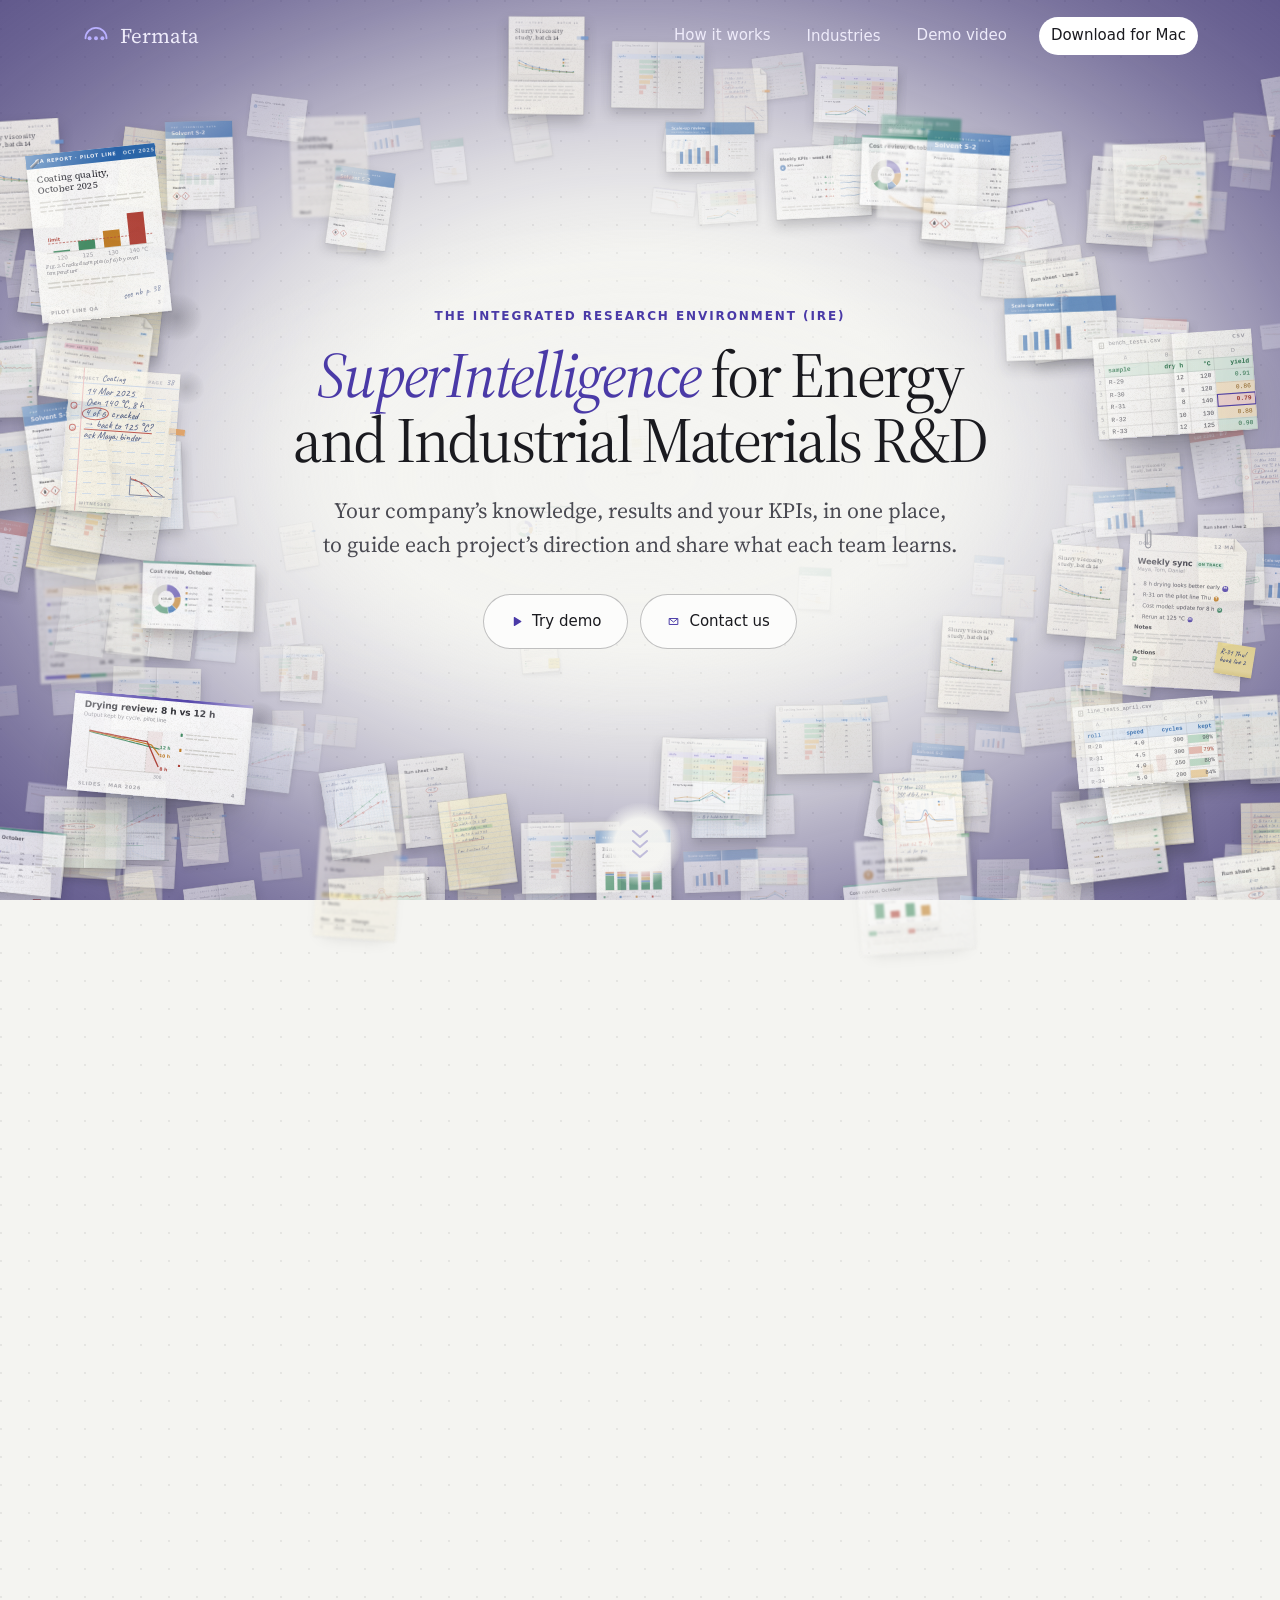
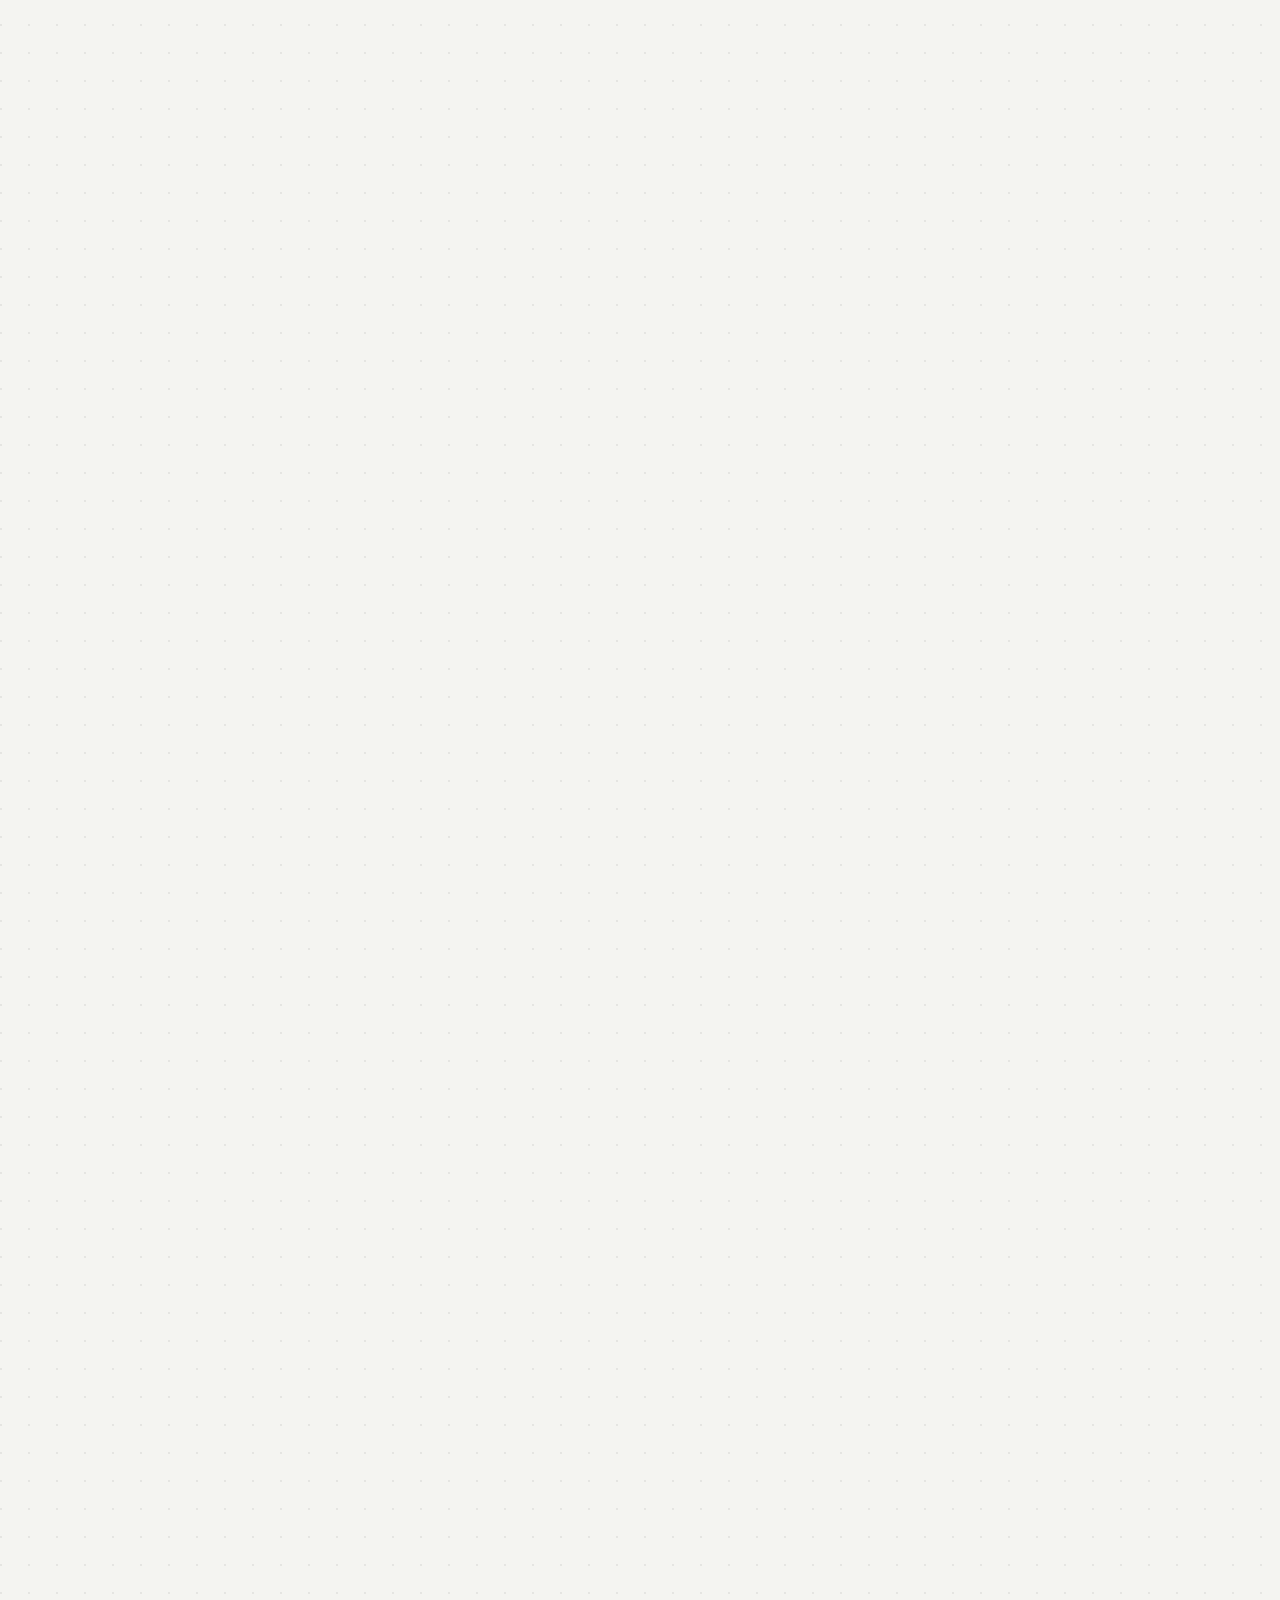
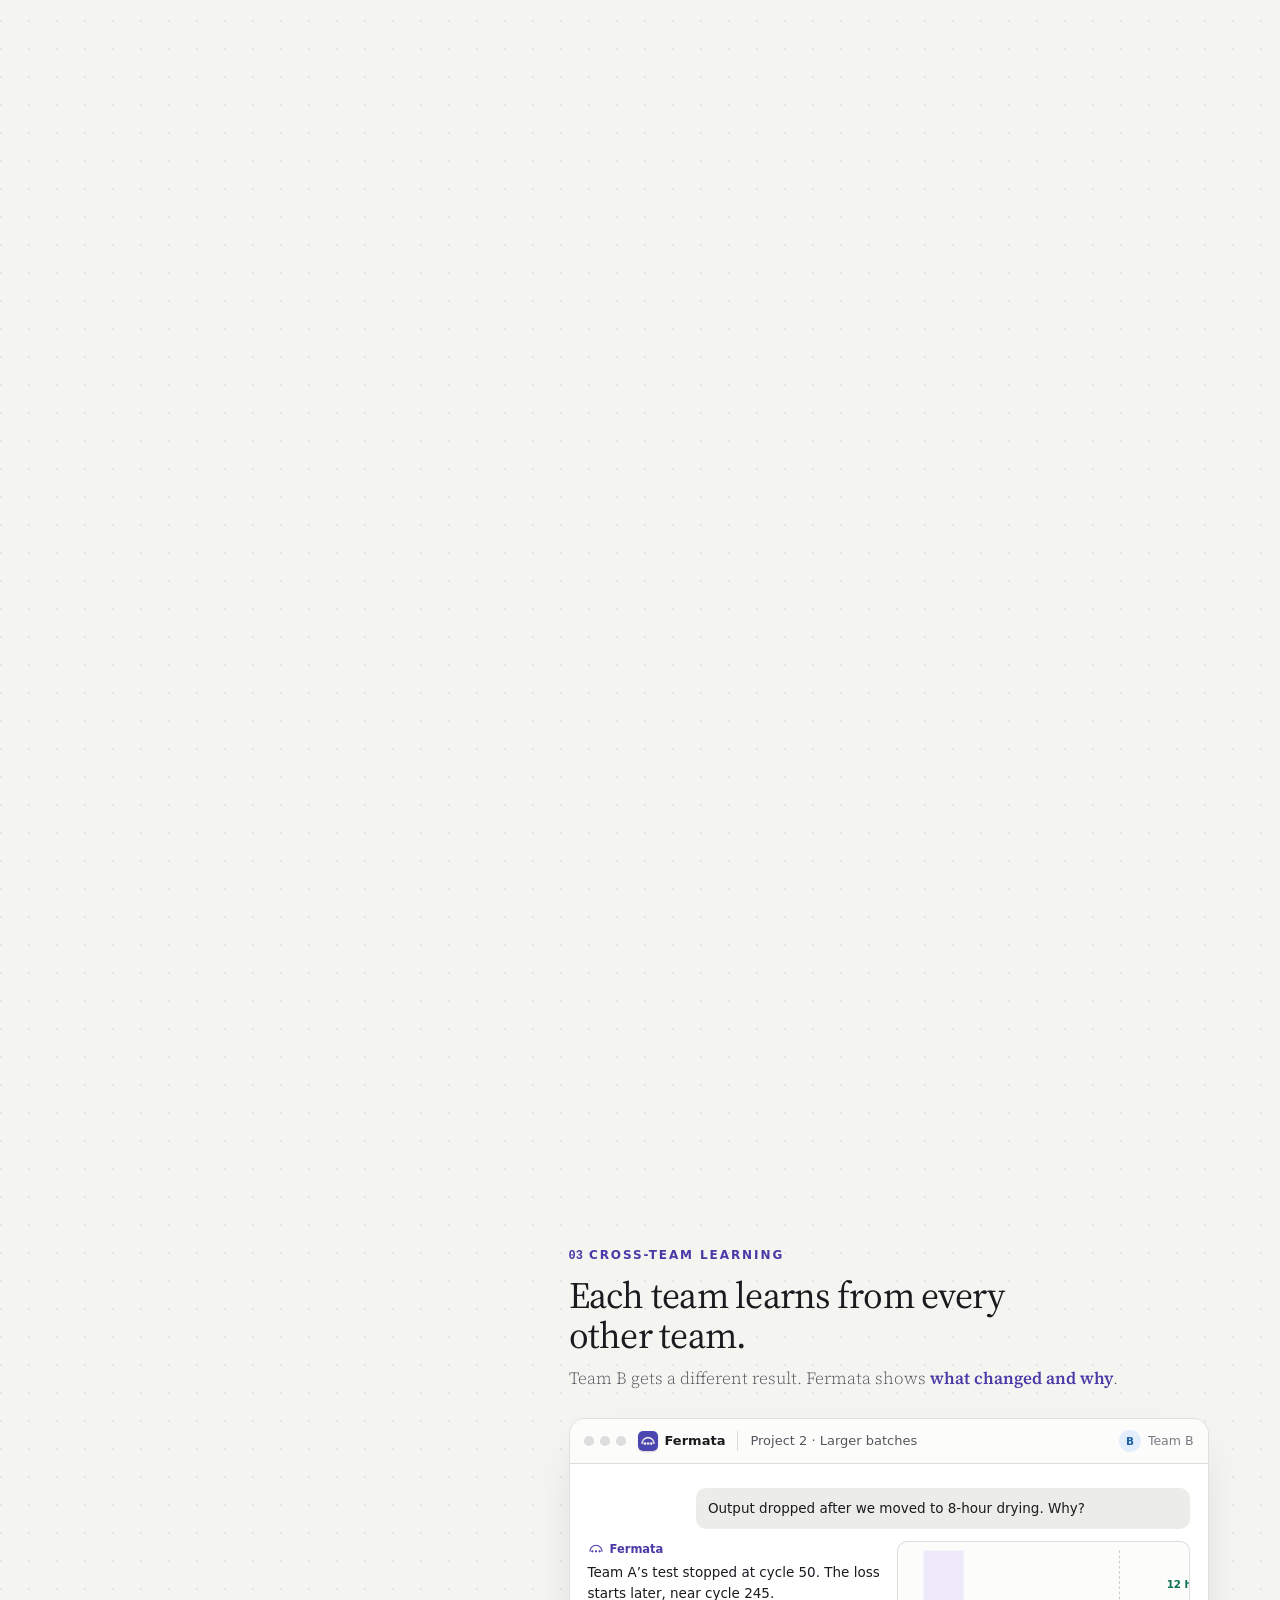
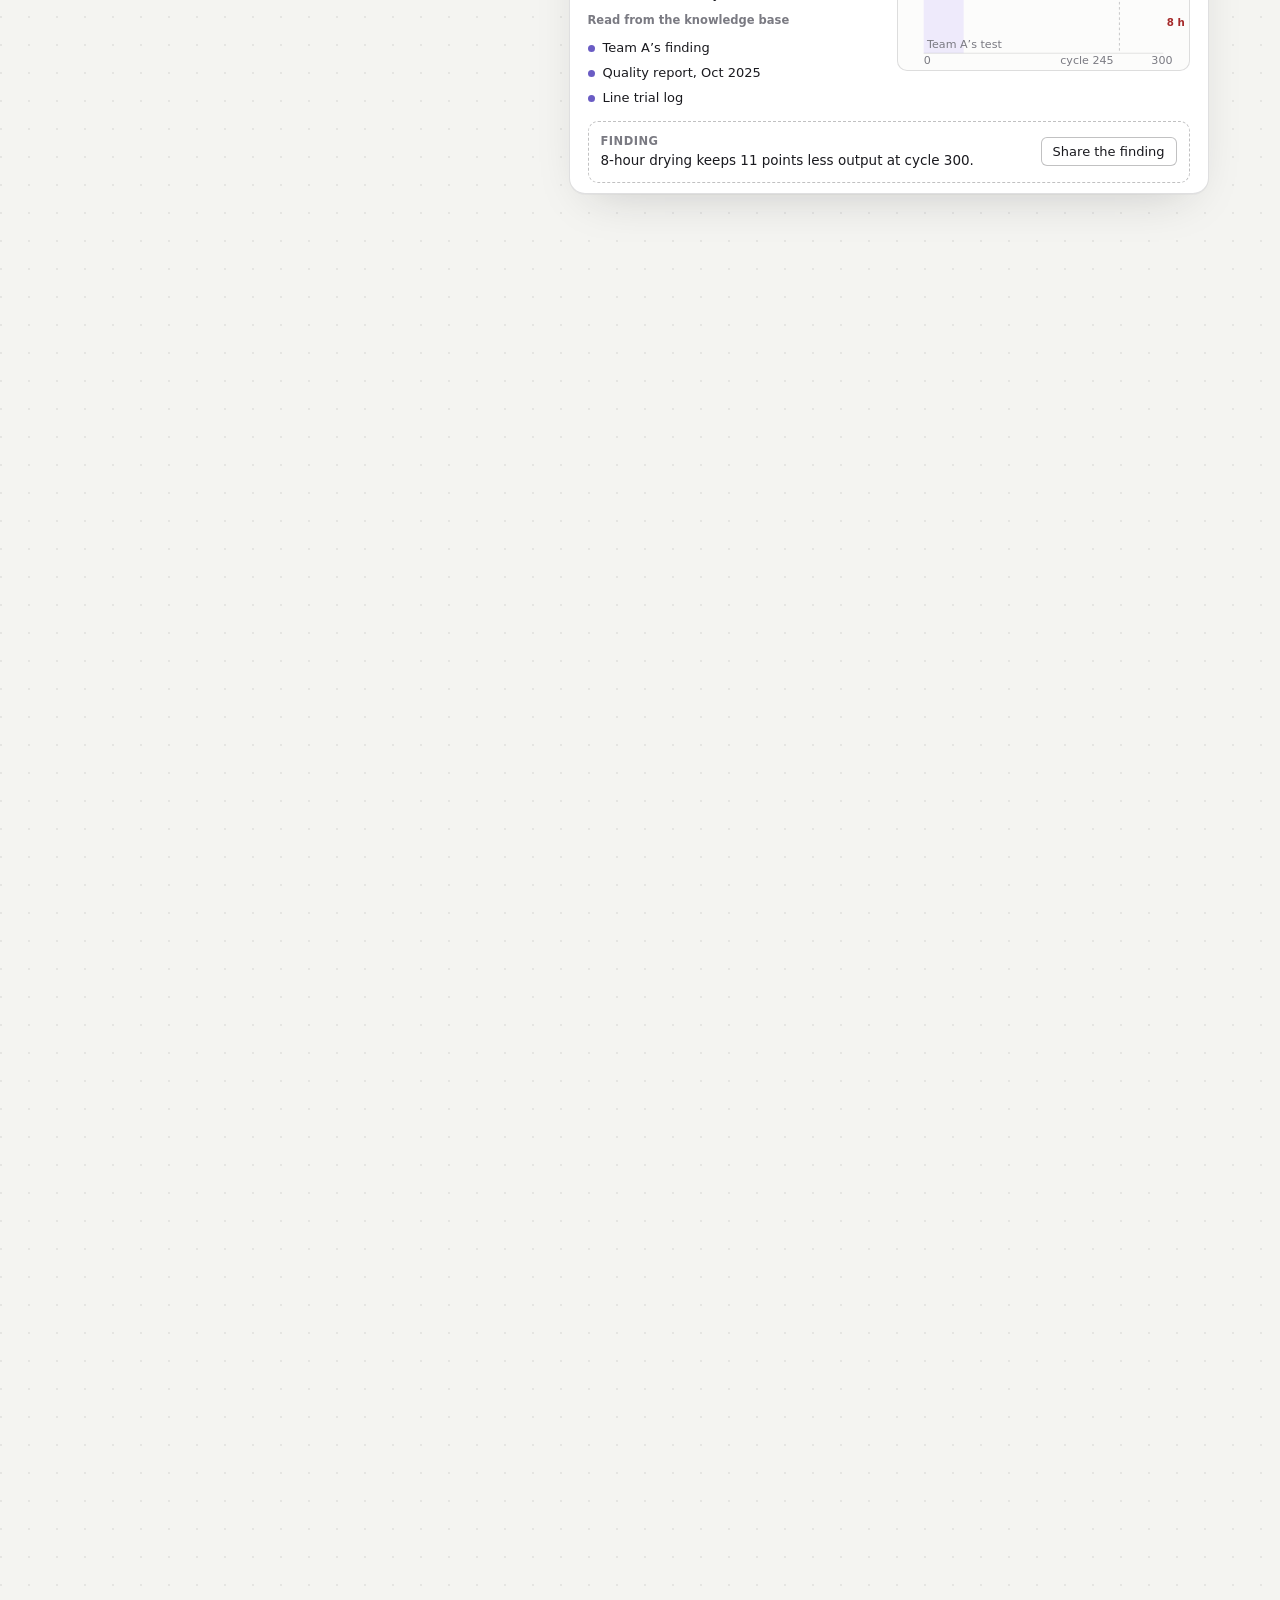
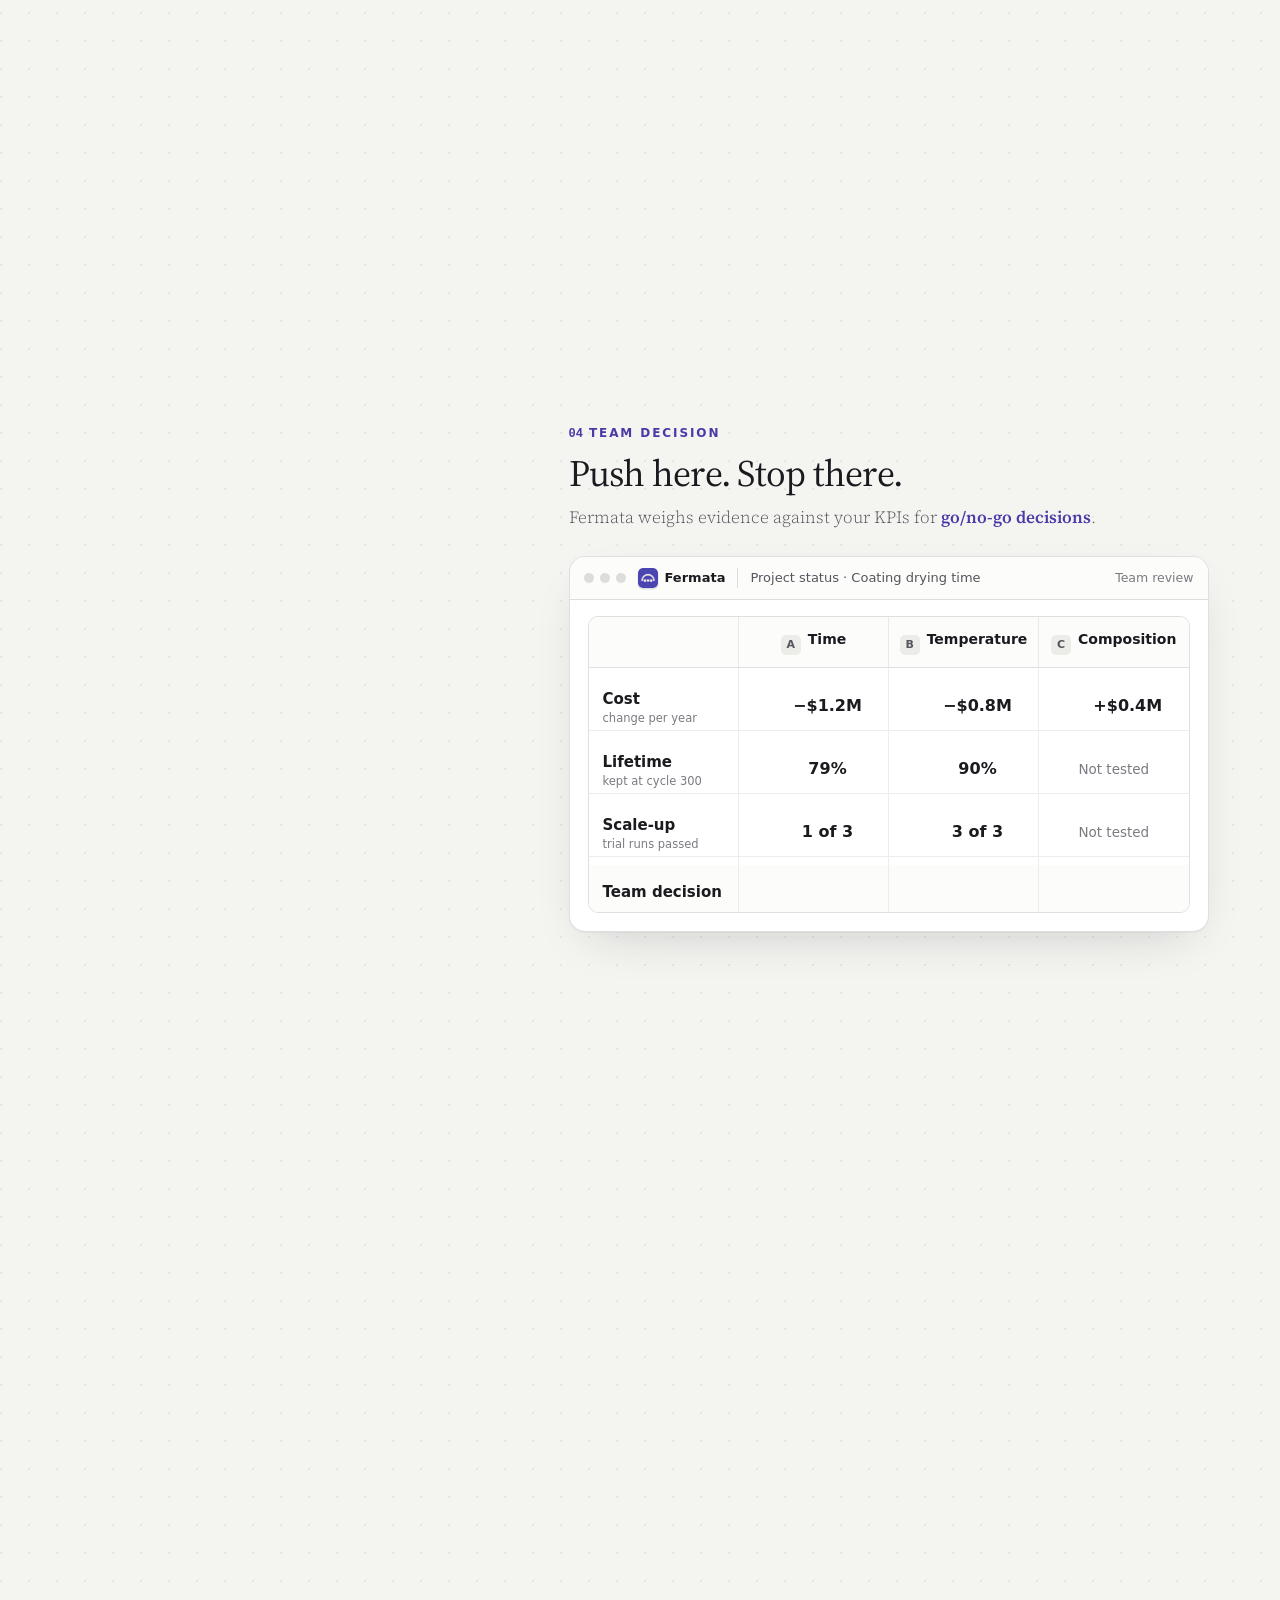
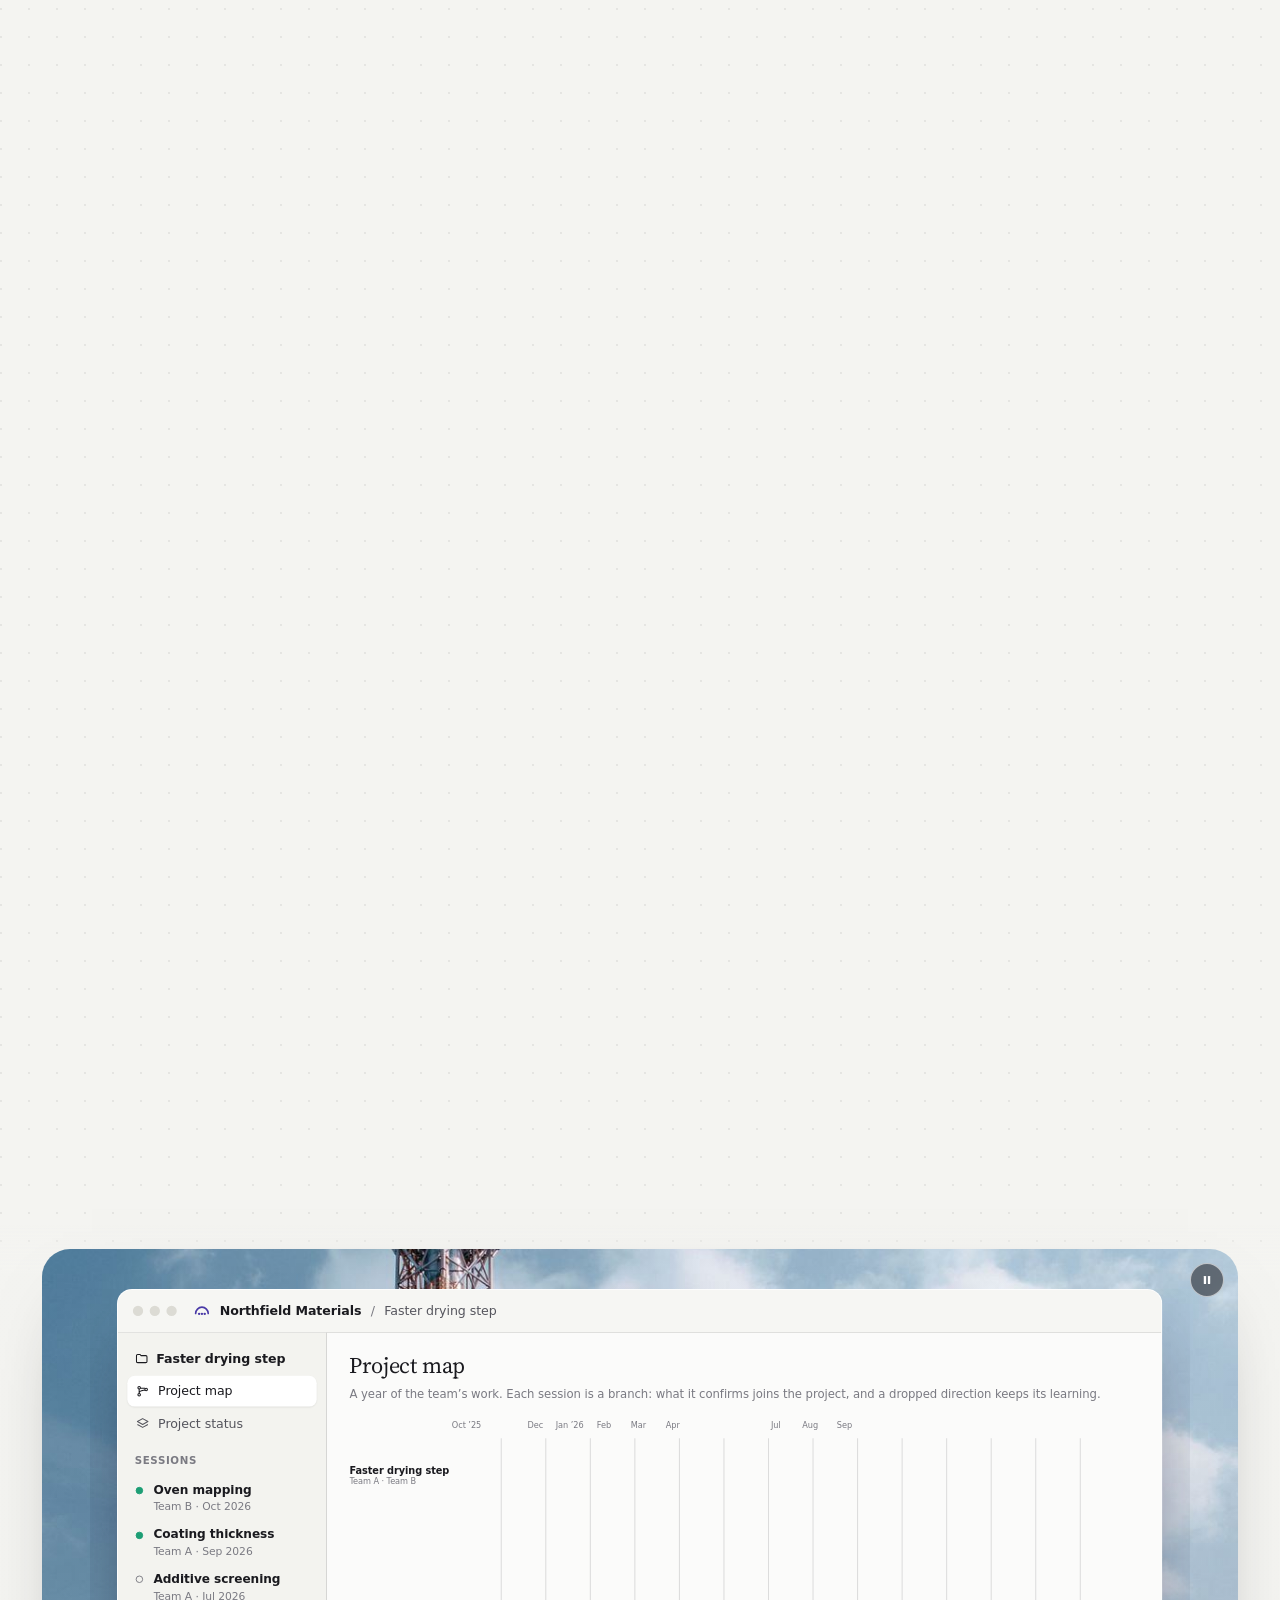
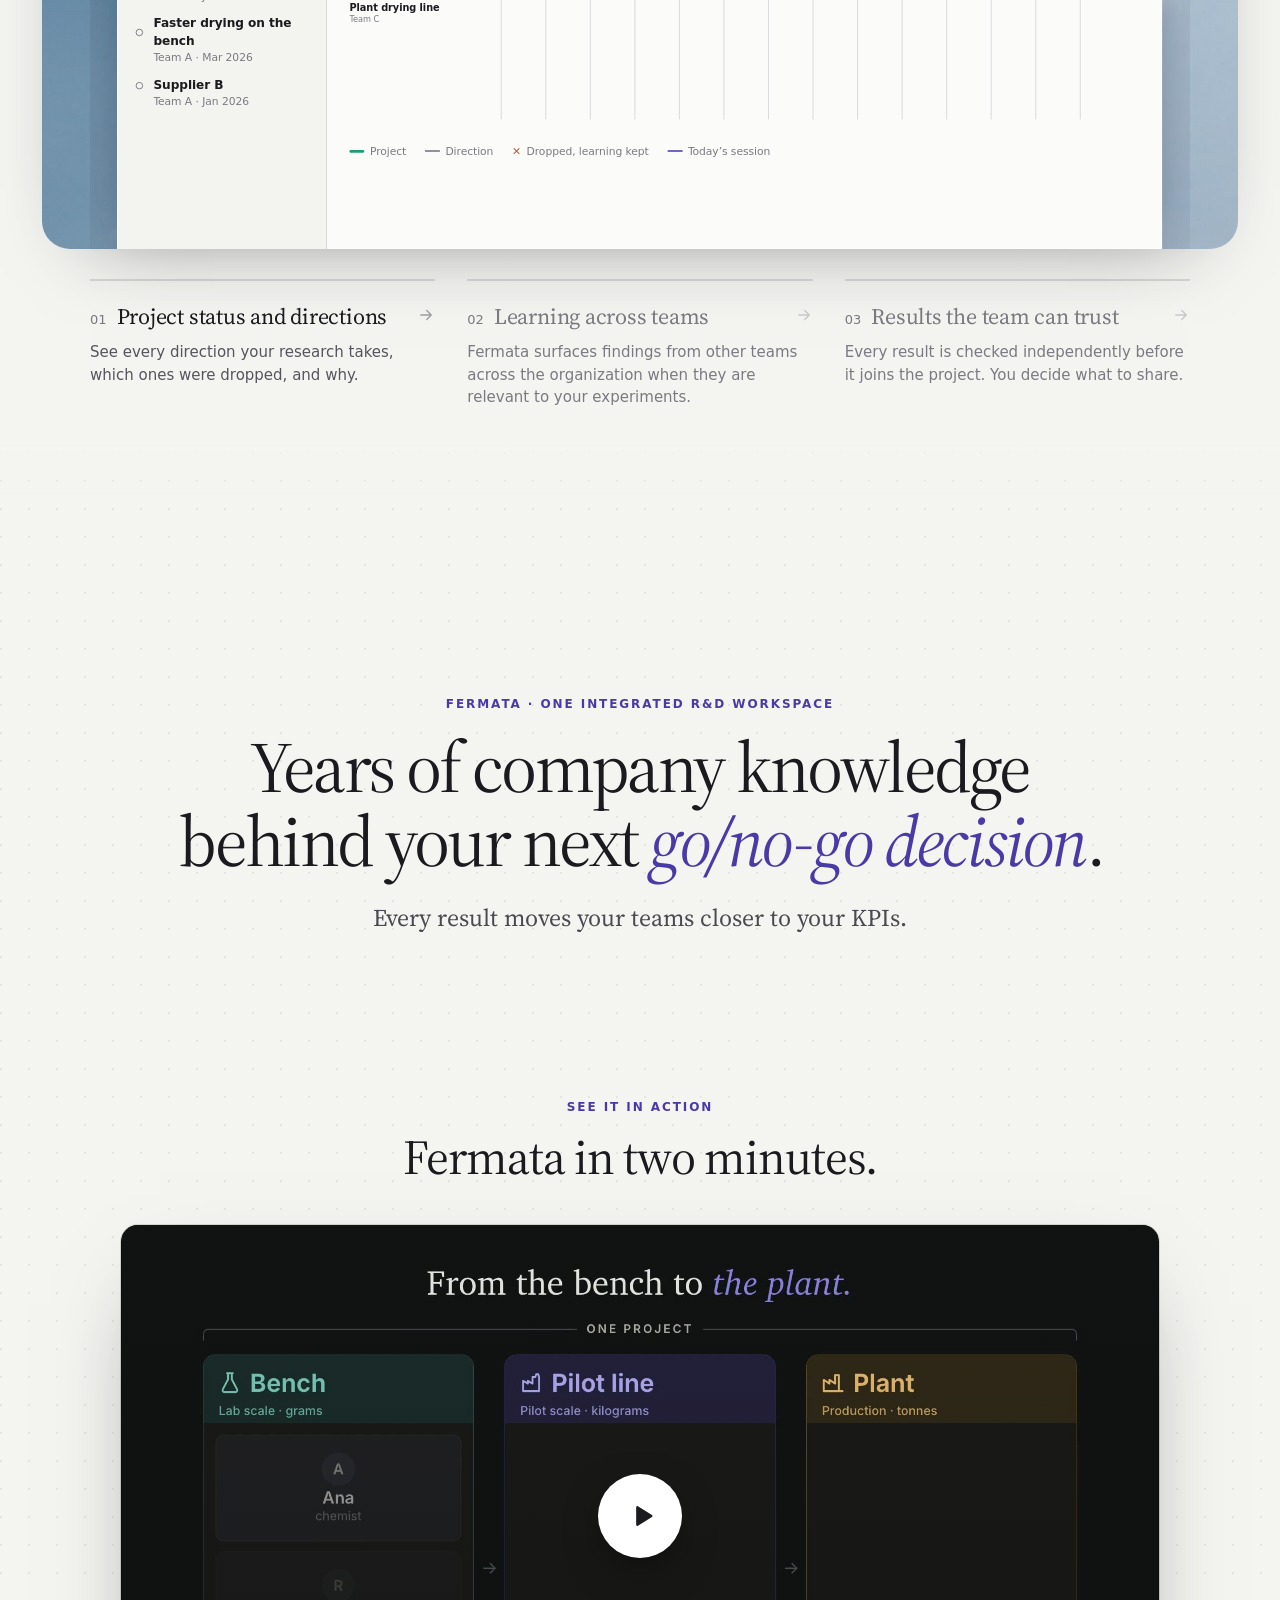
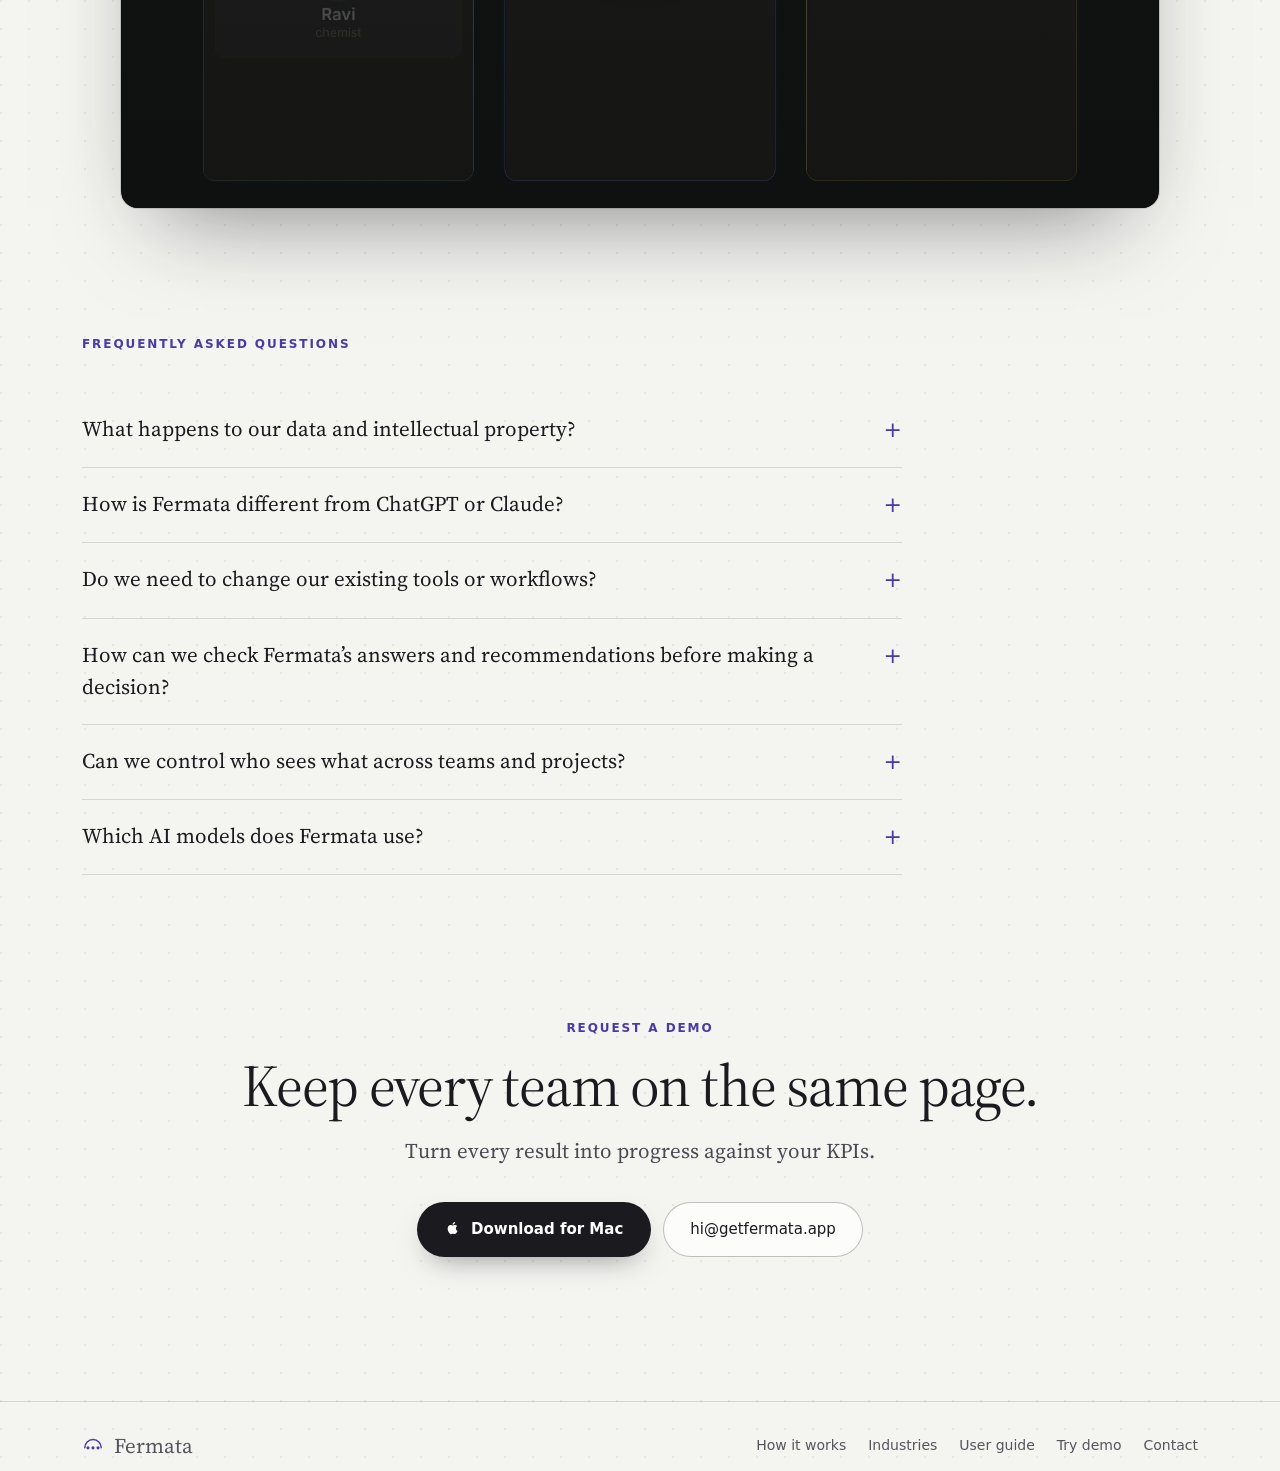
==== index.html @ 988e3e87 "The masthead says 'Demo video' where it said 'Film', on the landing and industries pages Co-Authored" ====
<!doctype html>
<html lang="en">
<head>
  <meta charset="utf-8">
  <meta name="viewport" content="width=device-width, initial-scale=1">
  <title>Fermata: the integrated research environment</title>
  <meta name="description" content="Integrate your company’s legacy knowledge, results and KPIs into one place, to guide each R&amp;D project’s direction and share what each team learns.">
  <!-- Link previews (LinkedIn, Slack, X). The picture is the hero headline over the papers, 1200x630. -->
  <meta property="og:type" content="website">
  <meta property="og:site_name" content="Fermata">
  <meta property="og:url" content="https://getfermata.app/">
  <meta property="og:title" content="Fermata: the integrated research environment">
  <meta property="og:description" content="Integrate your company’s legacy knowledge, results and KPIs into one place, to guide each R&amp;D project’s direction and share what each team learns.">
  <meta property="og:image" content="https://getfermata.app/assets/link-preview.jpg">
  <meta property="og:image:width" content="1200">
  <meta property="og:image:height" content="630">
  <meta property="og:image:alt" content="From reactive to proactive R&amp;D decisions, over company reports, notebooks and spreadsheets.">
  <meta name="twitter:card" content="summary_large_image">
  <meta name="twitter:image" content="https://getfermata.app/assets/link-preview.jpg">
  <meta name="theme-color" content="#f4f4f1">
  <link rel="icon" href="assets/favicon.svg" type="image/svg+xml">
  <link rel="icon" href="assets/favicon-32.png" sizes="32x32">
  <link rel="apple-touch-icon" href="assets/app-icon-180.png">
  <link rel="preconnect" href="https://fonts.googleapis.com">
  <link rel="preconnect" href="https://fonts.gstatic.com" crossorigin>
  <link href="https://fonts.googleapis.com/css2?family=Source+Serif+4:ital,opsz,wght@0,8..60,300;0,8..60,400;0,8..60,500;1,8..60,300;1,8..60,400&display=swap" rel="stylesheet">
  <link rel="stylesheet" href="newsite/stage.css">
  <style>
    :root {
      color-scheme: light;
      /* The palette in OKLCH, where L is perceived lightness: the same L reads as the same lightness in every hue.
         Neutrals step 2.5 apart: white 100, surface 99.1, paper 96.6, sunk 94.2. Ink: 22, 45.2, 58.2.
         The strong colours sit at L 48 (green, amber, red; the pilot blue at 48.5); violet stays the brand's 43.3.
         Every soft fill sits at L 94.4 and every tinted line at L 88, whatever its hue. */
      --bg: oklch(96.6% 0.004 106.5);          /* #f4f4f1: the canvas and the clearing paint this paper as rgb(244 244 241) */
      --surface: oklch(99.1% 0.0013 106.5);
      --white: oklch(100% 0 0);
      --sunk: oklch(94.2% 0.0053 106.5);
      --ink: oklch(22% 0.010 286);
      --ink-2: oklch(45.2% 0.013 286);
      --ink-3: oklch(58.2% 0.012 286);
      --ink-hover: oklch(29.6% 0.0125 286);
      /* hairlines: the ink at a low alpha, so a line keeps the same contrast on white, on the surface and on the paper */
      --line: rgb(26 26 31 / 0.137);           /* #e1e0d9 on white */
      --line-2: rgb(26 26 31 / 0.269);         /* #c3c2b7 on white */
      --line-soft: rgb(26 26 31 / 0.083);      /* #ecece8 on white: the board's inner grid */
      --violet: oklch(43.3% 0.167 283.6);
      --violet-2: oklch(54.1% 0.156 286.1);
      --violet-soft: oklch(94.4% 0.023 296.7);
      --violet-line: oklch(88% 0.048 294.5);
      --green: oklch(48% 0.091 170.1);
      --green-2: oklch(62.3% 0.123 165.5);
      --green-soft: oklch(94.4% 0.0162 172.6);
      --green-line: oklch(88% 0.033 169.9);
      --amber: oklch(48% 0.0987 76.3);
      --amber-soft: oklch(94.4% 0.0416 87.4);
      --red: oklch(48% 0.16 25.6);
      --red-soft: oklch(94.4% 0.0265 17.6);
      /* the teams' own colours (Team B's blue, KPI's brown) and the file-type tags */
      --pilot: oklch(48.5% 0.1333 254.6);
      --pilot-soft: oklch(94.4% 0.0218 250.2);
      --prod: oklch(50.8% 0.108 73.3);
      --pdf: oklch(49.5% 0.1397 30.9);
      --pdf-soft: oklch(94.4% 0.0257 26.5);
      /* nested corners: an inner radius is the outer radius minus the padding between them, never below a floor.
         A window's cards sit 16 to 18px inside its 16px corner, so they take the floor; what sits ~10px inside a card
         takes the next floor. */
      --r-win: 16px;
      --r-card: max(10px, calc(var(--r-win) - 18px));
      --r-inset: max(6px, calc(var(--r-card) - 10px));
      --serif: "Source Serif 4", "Iowan Old Style", Georgia, serif;
      --sans: -apple-system, BlinkMacSystemFont, "Helvetica Neue", "Segoe UI", system-ui, sans-serif;
      --mono: ui-monospace, "SF Mono", SFMono-Regular, Menlo, monospace;
      --shadow: 0 1px 0 rgba(26, 26, 31, 0.03), 0 18px 48px -22px rgba(26, 26, 31, 0.22);
      --ease: cubic-bezier(0.22, 0.7, 0.2, 1);
    }
    * { box-sizing: border-box; }
    html { background: var(--bg); scroll-behavior: smooth; }
    body {
      margin: 0; background: var(--bg); color: var(--ink);
      font-family: var(--sans); font-size: 16px; line-height: 1.55;
      -webkit-font-smoothing: antialiased;
      /* a faint notebook grid behind everything */
      background-image: radial-gradient(circle at 1px 1px, rgba(26, 26, 31, 0.07) 1px, transparent 0);
      background-size: 28px 28px;
    }
    a { color: inherit; }
    .wrap { max-width: 1180px; margin: 0 auto; padding-inline: 32px; }
    .eyebrow {
      font-size: 12px; font-weight: 600; letter-spacing: 0.16em; text-transform: uppercase; color: var(--violet);
      margin: 0 0 16px;
    }
    h1, h2, h3 { font-family: var(--serif); font-weight: 400; letter-spacing: -0.02em; margin: 0; text-wrap: balance; }
    em { font-style: italic; color: var(--violet); }
    :focus-visible { outline: 2px solid var(--violet); outline-offset: 3px; border-radius: 6px; }
    .visually-hidden { position: absolute; width: 1px; height: 1px; overflow: hidden; clip-path: inset(50%); white-space: nowrap; }

    /* ---------- masthead ---------- */
    .top { position: relative; z-index: 7; }
    .top .wrap { display: flex; align-items: center; justify-content: space-between; height: 72px; }
    .brand { display: inline-flex; align-items: center; gap: 10px; text-decoration: none; font-family: var(--serif); font-size: 21px; }
    .brand svg { color: var(--violet); }
    .nav { display: flex; align-items: center; gap: 12px; }
    /* the header's links: dark and a size up, so they are noticed; the one under the pointer lifts into a soft pill */
    .nav a { font-size: 15px; font-weight: 500; text-decoration: none; color: var(--ink); padding: 7px 12px; border-radius: 999px;
      transition: background 0.2s, color 0.2s, box-shadow 0.2s; }
    .nav a:not(.header-cta):hover, .nav a:not(.header-cta):focus-visible { color: var(--violet); background: rgba(255, 255, 255, 0.85);
      box-shadow: 0 1px 0 rgba(26, 26, 31, 0.04), 0 6px 16px -10px rgba(74, 58, 167, 0.45); }
    .nav .header-cta { margin-left: 8px; }
    /* Industries opens a short list of the five industries under it, for the pointer and for the keyboard.
       Each goes to its own part of the industries page; Industries itself still opens that page. */
    .has-menu { position: relative; }
    .menu { position: absolute; left: 50%; top: 100%; z-index: 10; margin: 0; padding: 6px; list-style: none; translate: -50% 2px;
      background: var(--white); border: 1px solid var(--line); border-radius: 14px; box-shadow: 0 1px 0 rgb(26 26 31 / 0.03), 0 18px 40px -18px rgb(26 26 31 / 0.32);
      opacity: 0; visibility: hidden; transition: opacity 0.18s, translate 0.18s var(--ease), visibility 0s 0.18s; }
    /* the gap between the word and its list is bridged, so the pointer can cross it */
    .menu::before { content: ""; position: absolute; left: 0; right: 0; top: -12px; height: 12px; }
    .has-menu:hover .menu, .has-menu:focus-within .menu { opacity: 1; visibility: visible; translate: -50% 8px; transition-delay: 0s; }
    /* an item's corner is the list's corner less the padding between them */
    .nav .menu a { display: block; padding: 8px 12px; border-radius: 8px; font-size: 14px; font-weight: 500; color: var(--ink-2); white-space: nowrap; box-shadow: none; background: none; }
    .nav .menu a:hover, .nav .menu a:focus-visible { background: var(--violet-soft); color: var(--violet); box-shadow: none; }
    @media (prefers-reduced-motion: reduce) { .menu { transition: none; } }
    .header-cta { padding: 8px 16px; border-radius: 999px; background: var(--ink); color: var(--white) !important; font-weight: 500; }
    .header-cta:hover { background: var(--ink-hover); }

    /* ---------- buttons ---------- */
    .actions { display: flex; flex-wrap: wrap; gap: 12px; justify-content: center; }
    .cta {
      display: inline-flex; align-items: center; gap: 10px; padding: 15px 28px; border-radius: 999px;
      background: var(--ink); color: var(--white); font-size: 15px; font-weight: 600; text-decoration: none;
      box-shadow: 0 12px 30px -14px rgba(26, 26, 31, 0.55); transition: transform 0.2s, background 0.2s;
    }
    .cta:hover { transform: translateY(-1px); background: var(--ink-hover); }
    .cta svg { width: 16px; height: 16px; margin-top: -2px; }
    .cta-ghost {
      display: inline-flex; align-items: center; gap: 9px; padding: 15px 26px; border-radius: 999px;
      border: 1px solid var(--line-2); background: var(--surface); color: var(--ink); font-size: 15px; font-weight: 500;
      text-decoration: none; transition: border-color 0.2s, background 0.2s;
    }
    .cta-ghost:hover { border-color: var(--violet-2); background: var(--white); }
    .cta-ghost svg { width: 13px; height: 13px; color: var(--violet); }

    /* ---------- hero: scattered records drift around the promise ---------- */
    .hero { position: relative; min-height: calc(100svh - 72px); display: grid; align-content: center; padding-block: 24px 40px; overflow: clip; }
    .hero-copy { position: relative; z-index: 6; text-align: center; max-width: 860px; margin: 0 auto; padding-inline: 24px; }
    h1 { font-size: clamp(40px, 5vw, 72px); line-height: 1.02; letter-spacing: -0.035em; margin-bottom: 22px; }
    .lede { font-family: var(--serif); font-weight: 400; font-size: clamp(18px, 1.7vw, 22px); line-height: 1.55; color: #4a4a52; max-width: 880px; margin: 0 auto 32px; }
    .lede .l1, .lede .l2 { display: block; }
    @media (min-width: 900px) { .lede .l1 { white-space: nowrap; } }
    .hero-copy > * { animation: rise 0.6s var(--ease) backwards; }
    .hero-copy > :nth-child(2) { animation-delay: 0.05s; }
    .hero-copy > :nth-child(3) { animation-delay: 0.1s; }
    .hero-copy > :nth-child(4) { animation-delay: 0.15s; }
    @keyframes rise { from { opacity: 0; transform: translateY(12px); } to { opacity: 1; transform: none; } }

    /* three small arrows at the foot of the first screen: there is more below */
    .more { position: absolute; left: 50%; bottom: 14px; z-index: 6; translate: -50% 0; display: grid; place-items: center; width: 84px; height: 84px; border-radius: 50%;
      background: radial-gradient(closest-side, rgba(244, 244, 241, 0.97) 60%, rgba(244, 244, 241, 0)); color: var(--violet); }
    .more span { display: block; animation: rise 0.6s 0.6s var(--ease) backwards; }
    .more svg { display: block; width: 24px; height: 34px; }
    .more path { fill: none; stroke: currentColor; stroke-width: 2; stroke-linecap: round; stroke-linejoin: round; opacity: 0.3; animation: descend 1.9s ease-in-out infinite; }
    .more path:nth-child(2) { animation-delay: 0.22s; }
    .more path:nth-child(3) { animation-delay: 0.44s; }
    @keyframes descend { 0%, 70%, 100% { opacity: 0.3; } 28% { opacity: 1; } }
    @media (prefers-reduced-motion: reduce) { .more span { animation: none; opacity: 1; } .more path { animation: none; opacity: 0.55; } }
    .papers { position: absolute; inset: 0; z-index: 6; pointer-events: none; }
    /* the canvas that draws the documents behind the hero and the memory they become, and the labels laid over it */
    .space { position: fixed; inset: 0; width: 100%; height: 100%; z-index: 5; pointer-events: none; }
    /* the first screen's violet edges, and the soft clearing behind the hero's words: drawn once by the browser and
       faded from script, never redrawn on the canvas each frame */
    .vignette, .clearing { position: fixed; z-index: 5; pointer-events: none; opacity: 0; visibility: hidden; }
    .vignette { inset: 0; background: radial-gradient(78% 78% at 50% 50%, rgba(44, 33, 104, 0.00) 28%, rgba(44, 33, 104, 0.05) 36%, rgba(44, 33, 104, 0.13) 44%, rgba(44, 33, 104, 0.24) 52%, rgba(44, 33, 104, 0.37) 60%, rgba(44, 33, 104, 0.50) 68%, rgba(44, 33, 104, 0.61) 76%, rgba(44, 33, 104, 0.69) 84%, rgba(44, 33, 104, 0.74) 92%, rgba(44, 33, 104, 0.77) 100%); }
    .clearing { left: 0; top: 0; background: radial-gradient(closest-side, rgba(244, 244, 241, 0.8), rgba(244, 244, 241, 0.55) 55%, rgba(244, 244, 241, 0.18) 80%, rgba(244, 244, 241, 0)); }
    .space-tags { position: fixed; inset: 0; z-index: 5; pointer-events: none; overflow: clip; }
    .space-tags > * { position: absolute; left: 0; top: 0; will-change: transform; }
    body.map-wide { cursor: grab; }
    body.turning, body.turning * { cursor: grabbing !important; user-select: none; -webkit-user-select: none; }
    /* a group's name: a hub of the wide map (--w 0), a small caption once the map is in its card (--w 1) */
    .hub { display: inline-flex; align-items: center; gap: calc(6px * (1 - var(--w, 1))); white-space: nowrap; border-radius: 999px;
      padding: calc(5px * (1 - var(--w, 1))) calc(12px * (1 - var(--w, 1)));
      background: rgba(255, 255, 255, calc(0.94 * (1 - var(--w, 1)))); border: 1px solid rgb(26 26 31 / calc(0.137 * (1 - var(--w, 1))));
      font-size: calc(13.5px - 4.5px * var(--w, 1)); font-weight: 600; letter-spacing: calc(0.02em + 0.16em * var(--w, 1)); text-transform: uppercase;
      color: color-mix(in srgb, var(--ink-3) calc(var(--w, 1) * 100%), var(--hub)); opacity: 0; }
    .hub svg { width: calc(15px * (1 - var(--w, 1))); height: 15px; opacity: calc(1 - var(--w, 1)); stroke-width: 1.8; }
    .hub b { font-weight: 600; }
    .team { white-space: nowrap; padding: 3px 9px; border-radius: 999px; background: rgba(255, 255, 255, 0.88); border: 1px solid var(--line);
      font-size: 11.5px; font-weight: 600; opacity: 0; box-shadow: 0 4px 12px -9px rgba(26, 26, 31, 0.4); }
    .team.rnd { color: var(--violet); } .team.pilot { color: var(--pilot); } .team.prod { color: var(--prod); }
    .hub.rnd { --hub: var(--violet); } .hub.pilot { --hub: var(--pilot); } .hub.prod { --hub: var(--prod); }
    .paper {
      position: absolute; left: calc(var(--x) * 1%); top: calc(var(--y) * 1%);
      width: 150px; padding: 10px 11px 12px; border-radius: 9px; background: var(--white); border: 1px solid var(--line);
      box-shadow: 0 10px 26px -18px rgba(26, 26, 31, 0.35); rotate: var(--r);
      opacity: 0; animation: settle 1.4s var(--ease) forwards; animation-delay: calc(var(--d) * 1s);
    }
    .paper .t { display: inline-block; font-family: var(--mono); font-size: 9.5px; font-weight: 600; letter-spacing: 0.04em; padding: 1px 5px; border-radius: 4px; }
    .paper .nm { display: block; font-size: 11.5px; font-weight: 600; margin: 6px 0 6px; line-height: 1.25; }
    .paper i { display: block; height: 5px; border-radius: 3px; background: var(--sunk); margin-top: 5px; }
    .paper i + i { width: 72%; }
    .paper.far { scale: 0.82; filter: blur(0.6px); }
    .paper.near { scale: 1.08; }
    .t.pdf { background: var(--pdf-soft); color: var(--pdf); } .t.csv { background: var(--green-soft); color: var(--green); }
    .t.ppt { background: var(--amber-soft); color: var(--amber); } .t.doc { background: var(--pilot-soft); color: var(--pilot); }
    .t.nb { background: var(--violet-soft); color: var(--violet); } .t.log { background: var(--sunk); color: var(--ink-2); }
    @keyframes settle { from { opacity: 0; translate: 0 18px; } to { opacity: var(--o, 0.92); translate: 0 0; } }
    .paper > * { opacity: var(--paper-ink, 1); }
    .paper::after { content: ""; position: absolute; left: 50%; top: 50%; width: 90px; height: 90px; margin: -45px 0 0 -45px; border-radius: 50%; background: #9b95c9; opacity: var(--dot, 0); }

    /* ---------- the story: memory stays on the left, one stage at a time on the right ---------- */
    .story { position: relative; display: grid; grid-template-columns: minmax(300px, 5fr) 7fr; grid-template-rows: auto auto; column-gap: clamp(24px, 4vw, 64px); max-width: 1280px; margin: 0 auto; padding-inline: 32px; }
    /* a stage and the map beside it stick to the top of the screen */
    :root { --bar: 0px; }
    .chapter { scroll-margin-top: var(--bar); }
    .rail { grid-column: 1; grid-row: 1 / 3; position: sticky; top: var(--bar); height: calc(100svh - var(--bar)); display: grid; place-items: center; z-index: 4; }
    .intro { grid-column: 2; grid-row: 1; }
    .chapters { grid-column: 2; grid-row: 2; }
    .memory { position: relative; width: min(100%, 480px); }
    /* what the map is, said once above it when it rests on the left */
    .kb { margin: 0 0 2px; text-align: center; font-size: 11.5px; font-weight: 600; letter-spacing: 0.16em; text-transform: uppercase; color: var(--ink-2); }
    /* the memory's place on the left; the canvas draws into it, with no box round it */
    div.web { position: relative; width: 100%; aspect-ratio: 400 / 340; margin: 6px 0 4px; cursor: grab; touch-action: pan-y; user-select: none; -webkit-user-select: none; }
    .tag { display: inline-flex; align-items: center; gap: 5px; white-space: nowrap; padding: 3px 8px 3px 6px; border-radius: 999px; background: rgba(255, 255, 255, 0.92);
      border: 1px solid var(--line); font-size: 10.5px; color: var(--ink); box-shadow: 0 4px 12px -8px rgba(26, 26, 31, 0.4); opacity: 0; transition: opacity 0.4s; }
    .tag.on { opacity: 1; }
    .tag svg { width: 11px; height: 11px; stroke-width: 2.2; }
    .tag b { font-weight: 700; }
    .tag.rnd { color: var(--violet); } .tag.pilot { color: var(--pilot); } .tag.prod { color: var(--prod); } .tag.dec { color: var(--green); }
    .tag span { color: var(--ink); font-weight: 500; }
    /* the chip a record shows under the pointer: small, like a label on a shelf */
    .hchip { display: inline-flex; align-items: center; gap: 6px; white-space: nowrap; padding: 3px 9px 3px 4px; border-radius: 999px; background: rgba(255, 255, 255, 0.96);
      border: 1px solid var(--line); box-shadow: 0 6px 18px -10px rgba(26, 26, 31, 0.45); font-size: 11px; z-index: 2; }
    .hchip .t { font-family: var(--mono); font-size: 9px; font-weight: 700; letter-spacing: 0.04em; padding: 1px 5px; border-radius: 999px; }
    .hchip b { font-weight: 600; color: var(--ink); }
    .hchip i { font-style: normal; color: var(--ink-3); }
    .hchip i::before { content: "· "; }
    .hchip[hidden] { display: none; }
    .hchip.auto { opacity: 0; transition: opacity 0.6s var(--ease); }
    .hchip.auto.on { opacity: 1; }
    .web { position: relative; z-index: 1; }
    .web .node .hit { fill: transparent !important; stroke: none; cursor: default; }
    .web .node.hover circle:not(.halo):not(.hit) { fill: var(--violet); }
    .web .node.hover .halo { opacity: 0.5; }
    /* the card a record shows on hover: the hero's paper, upright */
    .pop {
      position: fixed; z-index: 20; width: 196px; padding: 10px 11px 12px; border-radius: 9px; background: var(--white);
      border: 1px solid var(--line); box-shadow: 0 16px 36px -18px rgba(26, 26, 31, 0.45); pointer-events: none;
    }
    .pop.in { animation: popIn 0.22s var(--ease); }
    @keyframes popIn { from { opacity: 0; translate: 0 4px; } }
    .pop .t { display: inline-block; font-family: var(--mono); font-size: 9.5px; font-weight: 600; letter-spacing: 0.04em; padding: 1px 5px; border-radius: 4px; }
    .pop .nm { display: block; font-size: 12.5px; font-weight: 600; margin: 6px 0 2px; line-height: 1.3; }
    .pop .meta { display: block; font-size: 11.5px; color: var(--ink-3); margin-bottom: 4px; }
    .pop i { display: block; height: 5px; border-radius: 3px; background: var(--sunk); margin-top: 5px; }
    .pop i + i { width: 72%; }
    @media (prefers-reduced-motion: reduce) { .pop.in { animation: none; } }
    .web .ft { font-family: var(--mono); font-size: 8px; font-weight: 600; letter-spacing: 0.04em; fill: var(--ink-3); opacity: 0; }
    .web { display: block; width: 100%; height: auto; margin: 6px 0 4px; overflow: visible; }
    .web .cl { font-size: 9px; letter-spacing: 0.16em; fill: var(--ink-3); font-family: var(--sans); font-weight: 600; }
    .web .edge { fill: none; stroke: var(--line-2); stroke-width: 1; opacity: 0; transition: opacity 0.8s, stroke 0.5s; }
    .web .edge.dash { stroke-dasharray: 3 3; }
    .web .edge.on { opacity: 0.9; }
    .web .edge.lit { stroke: var(--violet-2); opacity: 1; }
    .web .node circle { fill: var(--line-2); transition: fill 0.5s, r 0.5s; }
    .web .node { transform-box: fill-box; transform-origin: center; opacity: 0; scale: 0.2; transition: opacity 0.6s var(--ease), scale 0.7s var(--ease); }
    .web .node.on { opacity: 1; scale: 1; }
    .web .node.doc circle { fill: #9b95c9; }
    .web .node.finding circle { fill: var(--violet); }
    .web .node.decision circle { fill: var(--green-2); }
    .web .node .halo { fill: none !important; stroke: var(--violet); stroke-width: 1.5; opacity: 0; transition: opacity 0.5s; }
    .web .node.decision .halo { stroke: var(--green-2); }
    .web .node.lit .halo { opacity: 0.45; }
    .web .node.lit circle:not(.halo) { fill: var(--violet); }
    .web .node.decision.lit circle:not(.halo) { fill: var(--green-2); }
    .web .lbl { opacity: 0; transition: opacity 0.5s; pointer-events: none; }
    .web .lbl text { font-size: 10.5px; font-family: var(--sans); font-weight: 500; fill: var(--ink); }
    .web .lbl .stg { font-weight: 700; fill: currentColor; }
    .web .lbl.rnd { color: var(--violet); } .web .lbl.pilot { color: var(--pilot); } .web .lbl.prod { color: var(--prod); } .web .lbl.dec { color: var(--green); }
    .web .lbl rect { fill: var(--white); stroke: var(--line); stroke-width: 1; }
    /* the part of a thread inside the web: straight from its node to the card's right edge, under the nodes */
    .web .thr { fill: none; stroke: var(--violet-2); stroke-width: 1.3; opacity: 0.7; stroke-dasharray: 1; stroke-dashoffset: 1; transition: stroke-dashoffset 0.5s var(--ease); }
    .web .thr.in { stroke-dashoffset: 0; }
    .web .lbl.lit { opacity: 1; }

    .chapter { min-height: 100svh; display: flex; flex-direction: column; justify-content: center; padding-block: 12vh; }
    /* wide screens: a stage holds still while the scroll plays its steps, then lets go */
    @media (min-width: 900px) {
      .chapters .chapter { display: block; min-height: 0; padding: 0; height: calc(100svh + var(--n) * 27svh); }
      .chapters .pin { position: sticky; top: var(--bar); min-height: calc(100svh - var(--bar)); display: flex; flex-direction: column; justify-content: center; padding-block: 16px; }
    }
    .chapter h2 { font-size: clamp(30px, 3.4vw, 46px); line-height: 1.08; margin-bottom: 14px; }
    @media (min-width: 900px) and (max-height: 900px) {
      .chapters .chapter h2 { font-size: clamp(28px, min(2.9vw, 4.6vh), 40px); margin-bottom: 10px; }
      .chapters .pin > p:not(.eyebrow) { font-size: 17px; margin-bottom: 18px; }
      .chapters .pin .eyebrow { margin-bottom: 10px; }
      .chapters .pin { padding-block: 10px; }
    }
    .chapters .win { transform-origin: 0 0; }
    .pin > p:not(.eyebrow) { font-family: var(--serif); font-weight: 300; font-size: clamp(17px, 1.5vw, 19px); color: var(--ink-2); max-width: 640px; margin: 0 0 28px; }
    @media (max-width: 899px) { .wide-br { display: none; } }
    .gonogo { color: var(--violet); font-weight: 600; white-space: nowrap; }
    .chapter .eyebrow .n { font-family: var(--mono); letter-spacing: 0; margin-right: 6px; }

    /* ---------- app windows: the product, drawn ---------- */
    .win { position: relative; background: var(--white); border: 1px solid var(--line); border-radius: var(--r-win); box-shadow: var(--shadow); overflow: hidden; max-width: 640px; }
    /* the pointer that comes in and presses a button, and the ring its click leaves */
    .cur { position: absolute; z-index: 5; width: 24px; height: 24px; margin: -3px 0 0 -5px; pointer-events: none; transform-origin: 5px 3px; filter: drop-shadow(0 2px 3px rgba(26, 26, 31, 0.35)); }
    .cur svg { display: block; width: 100%; height: 100%; }
    .cur path { fill: var(--ink); stroke: var(--white); stroke-width: 1.4; stroke-linejoin: round; }
    .tap { position: absolute; z-index: 4; width: 64px; height: 64px; border-radius: 50%; border: 2px solid var(--violet-2); background: rgba(106, 92, 196, 0.14); pointer-events: none; }
    .win-bar { display: flex; align-items: center; gap: 12px; padding: 11px 14px; border-bottom: 1px solid var(--line); background: var(--surface); font-size: 13px; }
    .dots { display: flex; gap: 6px; } .dots i { width: 10px; height: 10px; border-radius: 50%; background: var(--line); }
    /* the app the window belongs to: Fermata's own icon and name, then what is open in it */
    .win-bar .app { display: inline-flex; align-items: center; gap: 7px; font-weight: 600; white-space: nowrap; }
    .win-bar .app img { display: block; width: 20px; height: 20px; border-radius: 5px; box-shadow: 0 1px 2px rgba(26, 26, 31, 0.18); }
    .win-bar .title { color: var(--ink-2); padding-left: 12px; border-left: 1px solid var(--line); min-width: 0; overflow: hidden; text-overflow: ellipsis; white-space: nowrap; }
    .win-bar .who { white-space: nowrap; flex: none; }
    .win-bar .who { margin-left: auto; display: flex; align-items: center; gap: 7px; color: var(--ink-3); font-size: 12.5px; }
    .av { width: 22px; height: 22px; border-radius: 50%; display: inline-grid; place-items: center; font-size: 10.5px; font-weight: 700; background: var(--violet-soft); color: var(--violet); flex: none; }
    .av.t { background: var(--pilot-soft); color: var(--pilot); } .av.d { background: var(--amber-soft); color: var(--amber); }
    .win-body { padding: 16px 18px 18px; font-size: 14px; }
    .k { font-size: 11px; letter-spacing: 0.1em; text-transform: uppercase; color: var(--ink-3); font-weight: 600; margin: 0 0 8px; }
    .chip { display: inline-flex; align-items: center; gap: 5px; border-radius: 6px; padding: 2px 8px; font-size: 12px; font-weight: 500; white-space: nowrap; background: var(--sunk); color: var(--ink-2); transition: background 0.4s, color 0.4s; }
    .chip.ok { background: var(--green-soft); color: var(--green); } .chip.vi { background: var(--violet-soft); color: var(--violet); }
    .chip.am { background: var(--amber-soft); color: var(--amber); } .chip.no { background: var(--red-soft); color: var(--red); }
    .btn { display: inline-flex; align-items: center; gap: 6px; border: 1px solid var(--line-2); background: var(--white); border-radius: var(--r-inset); padding: 6px 11px; font: 500 13px var(--sans); color: var(--ink); transition: background 0.3s, color 0.3s, border-color 0.3s, scale 0.15s; }
    .btn.done { background: var(--violet); border-color: var(--violet); color: var(--white); }
    .btn.green.done { background: var(--green); border-color: var(--green); }
    .btn.press { scale: 0.96; }

    /* reading */
    .files { list-style: none; margin: 0; padding: 0; display: grid; gap: 6px; }
    .files li { display: grid; grid-template-columns: 78px 1fr auto; align-items: center; gap: 10px; padding: 8px 10px; border: 1px solid var(--line); border-radius: 10px; background: var(--surface); }
    .files .t { justify-self: start; font-family: var(--mono); font-size: 10px; font-weight: 700; padding: 1px 6px; border-radius: 4px; }
    .files .nm { font-size: 13.5px; font-weight: 500; }
    .files .meta { display: block; font-size: 12px; color: var(--ink-3); font-weight: 400; }
    .files .st { font-size: 12px; color: var(--ink-3); }
    .files .st .yes { display: none; color: var(--violet); font-weight: 600; }
    .files li.read .st .wait { display: none; } .files li.read .st .yes { display: inline; }

    /* directions */
    .dirs { display: grid; gap: 8px; }
    .dir { border: 1px solid var(--line); border-radius: var(--r-card); padding: 10px 12px; transition: opacity 0.5s, background 0.5s; }
    .dir-row { display: flex; align-items: center; gap: 9px; }
    .lt { width: 20px; height: 20px; border-radius: 5px; display: inline-grid; place-items: center; background: var(--sunk); color: var(--ink-2); font-size: 11px; font-weight: 700; flex: none; }
    .dir-row .st { margin-left: auto; display: inline-grid; align-items: center; justify-items: end; min-width: 22px; min-height: 22px; }
    .dir-row .st .spin { margin-right: 3px; }
    /* the one going out blurs as it fades; once it is gone it is hidden, so the ring's turn is not painted behind the check */
    .dir-row .st > * { grid-area: 1 / 1; transition: opacity 0.35s var(--ease), scale 0.45s var(--ease), filter 0.35s var(--ease), visibility 0s; }
    /* a direction at work: a small ring that turns. When it is settled the ring gives way to its result. */
    .spin { width: 16px; height: 16px; border-radius: 50%; border: 2px solid var(--violet-line); border-top-color: var(--violet); animation: turn 0.9s linear infinite; }
    @keyframes turn { to { rotate: 1turn; } }
    .st .ck { display: grid; place-items: center; width: 22px; height: 22px; border-radius: 50%; background: var(--green); color: var(--white); }
    .st .ck svg { width: 13px; height: 13px; stroke-width: 1.8; }
    .st .ck, .st .chip { opacity: 0; scale: 0.6; filter: blur(4px); }
    .st.done .spin { opacity: 0; scale: 0.4; filter: blur(4px); visibility: hidden; transition-delay: 0s, 0s, 0s, 0.35s; }
    .st.done .ck, .st.done .chip { opacity: 1; scale: 1; filter: none; }
    html:not(.js) .st .spin { display: none; } html:not(.js) .st .ck, html:not(.js) .st .chip { opacity: 1; scale: 1; filter: none; }
    @media (prefers-reduced-motion: reduce) { .spin { animation: none; } .dir-row .st > * { filter: none !important; } }
    .dir-name b { font-weight: 600; margin-right: 8px; }
    .dir-name span { color: var(--ink-3); }
    /* B's plan changes when the knowledge base speaks: the first value is struck, the better one takes its place */
    .dir-name .was { text-decoration: line-through; margin-right: 7px; }
    .dir-name .now { color: var(--ink-2); font-weight: 500; }
    .js .dir-name .was { text-decoration-color: transparent; transition: text-decoration-color 0.5s; } .js .dir-name .now { opacity: 0; transition: opacity 0.5s 0.2s; }
    .js .dir.turned .was { text-decoration-color: currentColor; } .js .dir.turned .now { opacity: 1; }
    .recall { display: flex; gap: 9px; margin-top: 9px; padding: 9px 11px; border-radius: var(--r-inset); background: var(--violet-soft); border: 1px solid var(--violet-line); font-size: 13px; }
    .recall::before { content: ""; width: 8px; height: 8px; border-radius: 50%; background: var(--violet); margin-top: 5px; flex: none; }
    .recall small { display: block; font-size: 11.5px; color: var(--violet); font-weight: 600; }
    .finding { margin-top: 12px; display: flex; align-items: center; gap: 12px; padding: 11px 12px; border-radius: var(--r-card); border: 1px dashed var(--line-2); }
    .finding p { margin: 0; font-size: 13.5px; }
    .finding p small { display: block; font-size: 11.5px; color: var(--ink-3); font-weight: 600; letter-spacing: 0.04em; }
    .finding .btn { margin-left: auto; flex: none; }

    /* conversation */
    .msg { border-radius: var(--r-card); padding: 10px 12px; font-size: 13.5px; }
    .msg.you { background: var(--sunk); margin-left: 15%; }
    .msg.you .att { display: inline-flex; gap: 6px; align-items: center; margin-top: 7px; font-size: 12px; color: var(--ink-2); background: var(--white); border: 1px solid var(--line); border-radius: var(--r-inset); padding: 2px 7px; }
    .msg.fermata { margin-top: 10px; padding: 0; }
    .msg.fermata > p { margin: 0 0 8px; }
    .msg.fermata .from { font-size: 11.5px; font-weight: 600; color: var(--violet); display: flex; align-items: center; gap: 6px; margin-bottom: 4px; }
    .chart { display: block; width: 100%; max-width: 440px; height: auto; background: var(--surface); border: 1px solid var(--line); border-radius: var(--r-card); }
    .chart .ln { fill: none; stroke-width: 3; stroke-linecap: round; stroke-linejoin: round; }
    .chart .axis { stroke: var(--line); stroke-width: 1; }
    .chart text { font-size: 10px; fill: var(--ink-3); font-family: var(--sans); }
    .chart .key { font-weight: 700; font-size: 10.5px; }
    .sources { list-style: none; margin: 0; padding: 0; display: grid; gap: 5px; font-size: 13px; }
    .sources li { display: flex; align-items: center; gap: 8px; }
    .sources li::before { content: ""; width: 7px; height: 7px; border-radius: 50%; background: var(--violet-2); flex: none; }
    .read { margin: 0 0 6px; font-size: 11.5px; font-weight: 600; color: var(--ink-3); }

    /* team */
    .board { border: 1px solid var(--line); border-radius: var(--r-card); overflow: hidden; }
    .board table { width: 100%; border-collapse: collapse; table-layout: fixed; font-size: 15px; }
    .board th, .board td { padding: 12px 10px; text-align: center; vertical-align: middle; }
    .board thead th { background: var(--surface); border-bottom: 1px solid var(--line); font-size: 14px; font-weight: 600; }
    .board thead .lt { margin-right: 7px; vertical-align: -4px; }
    .board thead th:first-child, .board tbody th { width: 25%; text-align: left; padding-left: 14px; }
    .board tbody th { font-weight: 600; }
    .board tbody th small { display: block; font-size: 11.5px; font-weight: 400; color: var(--ink-3); line-height: 1.3; }
    .board tbody tr + tr > * { border-top: 1px solid var(--line-soft); }
    .board th + th, .board th + td, .board td + td { border-left: 1px solid var(--line-soft); }
    .val { display: inline-flex; align-items: center; gap: 8px; font-size: 16px; font-weight: 600; font-variant-numeric: tabular-nums; white-space: nowrap; }
    .val .m { width: 20px; height: 20px; border-radius: 50%; display: grid; place-items: center; flex: none; }
    .val .m svg { width: 12px; height: 12px; stroke-width: 2.6; }
    .val.ok .m { background: var(--green); color: var(--white); } .val.no .m { background: var(--red-soft); color: var(--red); }
    .val.na { font-size: 13.5px; font-weight: 500; color: var(--ink-3); }
    .board .decide > * { background: var(--surface); }
    .sig { font-weight: 700; font-size: 13.5px; padding: 5px 0; border-radius: 999px; display: inline-block; width: min(100%, 92px); text-align: center; }
    .sig.push { background: var(--white); color: var(--green); box-shadow: inset 0 0 0 1.5px var(--green); transition: background 0.35s, color 0.35s, scale 0.5s cubic-bezier(0.3, 1.5, 0.5, 1); }
    /* Push is the team's to press: outlined until the pointer clicks it, then solid */
    .sig.push.done, html:not(.js) .sig.push { background: var(--green); color: var(--white); }
    .js .board [data-stage].shown .sig.press { scale: 0.93; transition-delay: 0s; transition-duration: 0.15s; }
    .sig.stop { background: var(--red-soft); color: var(--red); } .sig.wait { background: var(--amber-soft); color: var(--amber); }
    /* the direction the team pushes: its whole column turns green once the decision is made */
    .board :is(th, td):nth-child(3) { transition: background-color 0.7s var(--ease), box-shadow 0.7s var(--ease); }
    .board:has(.sig.push.done) :is(th, td):nth-child(3), html:not(.js) .board :is(th, td):nth-child(3) { background: var(--green-soft); box-shadow: inset 2px 0 var(--green-line), inset -2px 0 var(--green-line); }
    .board:has(.sig.push.done) thead th:nth-child(3), html:not(.js) .board thead th:nth-child(3) { box-shadow: inset 2px 0 var(--green-line), inset -2px 0 var(--green-line), inset 0 2px var(--green-line); color: var(--green); }
    .board:has(.sig.push.done) .decide td:nth-child(3), html:not(.js) .board .decide td:nth-child(3) { box-shadow: inset 2px 0 var(--green-line), inset -2px 0 var(--green-line), inset 0 -2px var(--green-line); }
    /* a row's marks land one after the other, left to right */
    .js .board [data-stage] .m, .js .board [data-stage] .sig { scale: 0; transition: scale 0.5s cubic-bezier(0.3, 1.5, 0.5, 1); }
    .js .board [data-stage].shown .m, .js .board [data-stage].shown .sig { scale: 1; }
    .js .board [data-stage].shown td:nth-child(2) > * > .m, .js .board [data-stage].shown td:nth-child(2) > .sig { transition-delay: 0.15s; }
    .js .board [data-stage].shown td:nth-child(3) > * > .m, .js .board [data-stage].shown td:nth-child(3) > .sig { transition-delay: 0.3s; }
    .js .board [data-stage].shown td:nth-child(4) > * > .m, .js .board [data-stage].shown td:nth-child(4) > .sig { transition-delay: 0.45s; }
    @media (prefers-reduced-motion: reduce) { .js .board [data-stage] .m, .js .board [data-stage] .sig { scale: 1; transition: none; } }

    /* staged parts wait for their moment once the script is running; without it, everything shows */
    .js [data-stage] { opacity: 0; translate: 0 8px; transition: opacity 0.6s var(--ease), translate 0.6s var(--ease); }
    .js [data-stage].shown { opacity: 1; translate: 0 0; }
    .js .chart .ln { stroke-dasharray: 1; stroke-dashoffset: 1; transition: stroke-dashoffset 1.6s var(--ease); }
    .js .chart.drawn .ln { stroke-dashoffset: 0; }
    .js .chart .ln.late { transition-delay: 0.25s; }

    /* threads from memory to the moment it is used */
    .threads { position: fixed; inset: 0; width: 100vw; height: 100dvh; pointer-events: none; z-index: 5; overflow: visible; }
    .threads path { fill: none; stroke: var(--violet-2); stroke-width: 1.3; opacity: 0.55; stroke-dasharray: 1; stroke-dashoffset: 1; transition: stroke-dashoffset 0.9s var(--ease), opacity 0.4s; }
    .threads path.in { stroke-dashoffset: 0; }
    .threads path.green { stroke: var(--green-2); }
    .threads circle { fill: var(--violet-2); }
    .flyer { position: fixed; z-index: 6; width: 12px; height: 12px; margin: -6px 0 0 -6px; border-radius: 50%; background: var(--violet); box-shadow: 0 0 0 5px rgba(74, 58, 167, 0.16); pointer-events: none; }
    .flyer.green { background: var(--green-2); box-shadow: 0 0 0 5px rgba(29, 158, 117, 0.18); }
    .flyer.doc { background: #9b95c9; box-shadow: 0 0 0 4px rgba(74, 58, 167, 0.1); }

    /* ---------- sections after the story ---------- */
    section.block { padding-block: clamp(80px, 14vh, 150px) 0; }
    .block-head { max-width: 720px; margin-bottom: 40px; }
    .block-head h2 { font-size: clamp(32px, 3.8vw, 50px); line-height: 1.06; margin-bottom: 14px; }
    .block-head p:not(.eyebrow) { font-family: var(--serif); font-weight: 300; font-size: 19px; color: var(--ink-2); margin: 0; }

    .sum { text-align: center; padding-block: clamp(110px, 22vh, 240px) clamp(10px, 4vh, 48px); }
    .sum .eyebrow { margin-bottom: 18px; }
    .sum-sub { font-family: var(--serif); font-weight: 400; font-size: clamp(18px, 1.9vw, 24px); line-height: 1.45; color: #4a4a52; max-width: 760px; margin: 22px auto 0; }
    .sum h2 { font-size: clamp(36px, 5.6vw, 76px); line-height: 1.03; letter-spacing: -0.035em; max-width: 1040px; margin: 0 auto; text-wrap: balance; }
    .film-block { text-align: center; }
    .film-block .block-head { margin-inline: auto; }
    .player { position: relative; max-width: 1040px; margin: 0 auto; aspect-ratio: 16 / 9; border-radius: 18px; overflow: hidden; background: #0b0b0d; background-clip: padding-box; border: 1px solid var(--line); box-shadow: 0 40px 90px -40px rgba(26, 26, 31, 0.55); }
    .player video { display: block; width: 100%; height: 100%; }
    .play { position: absolute; inset: 0; display: grid; place-items: center; border: 0; padding: 0; cursor: pointer; background: linear-gradient(to top, rgba(11, 11, 13, 0.3), rgba(11, 11, 13, 0.02)); }
    .play span { width: 84px; height: 84px; border-radius: 50%; display: grid; place-items: center; background: var(--white); color: var(--ink); box-shadow: 0 14px 40px -10px rgba(0, 0, 0, 0.5); transition: transform 0.2s; }
    .play svg { width: 28px; height: 28px; margin-left: 4px; }
    .play:hover span { transform: scale(1.05); }
    .player.playing .play { display: none; }

    .faq { max-width: 820px; }
    .faq details { border-bottom: 1px solid var(--line); }
    .faq summary { cursor: pointer; list-style: none; display: flex; justify-content: space-between; gap: 16px; padding: 20px 0; font-family: var(--serif); font-size: 21px; }
    .faq summary::-webkit-details-marker { display: none; }
    .faq summary::after { content: "+"; font-family: var(--sans); font-size: 22px; color: var(--violet); transition: rotate 0.25s; }
    .faq details[open] summary::after { rotate: 45deg; }
    .faq details p { margin: 0 0 22px; color: var(--ink-2); max-width: 680px; }

    .close { text-align: center; padding-block: clamp(90px, 16vh, 170px); }
    .close h2 { font-size: clamp(34px, 4.6vw, 60px); line-height: 1.05; max-width: 900px; margin: 0 auto 18px; }
    .close p { font-family: var(--serif); font-weight: 400; font-size: 21px; color: #4a4a52; margin: 0 auto 34px; }
    .close p.eyebrow { font-family: var(--sans); font-size: 12px; font-weight: 600; letter-spacing: 0.16em; text-transform: uppercase; color: var(--violet); margin: 0 auto 18px; }
    .close p.eyebrow a { color: inherit; text-decoration: none; }
    .close p.eyebrow a:hover { text-decoration: underline; text-underline-offset: 3px; }

    footer { border-top: 1px solid var(--line); }
    footer .wrap { display: flex; flex-wrap: wrap; gap: 16px 28px; align-items: center; justify-content: space-between; padding-block: 28px; font-size: 14px; color: var(--ink-3); }
    footer nav { display: flex; gap: 22px; flex-wrap: wrap; }
    footer a { text-decoration: none; color: var(--ink-2); }
    footer a:hover { color: var(--ink); }

    /* chapter 01: the memory's own screen. Without scroll-driven animation it is a plain chapter on the right. */
    .intro-copy .eyebrow .n { font-family: var(--mono); letter-spacing: 0; margin-right: 6px; }
    .intro h2 { font-size: clamp(30px, 3.4vw, 46px); line-height: 1.08; margin-bottom: 14px; }
    .intro-copy > p:not(.eyebrow) { font-family: var(--serif); font-weight: 300; font-size: clamp(17px, 1.5vw, 19px); color: var(--ink-2); max-width: 560px; margin: 0; }

    /* the pilot window reads in two columns, so it fits a laptop screen with its headline */
    .pilot-body { display: grid; grid-template-columns: minmax(0, 1fr) minmax(0, 1fr); gap: 12px 16px; align-items: start; }
    .pilot-body .msg.you { grid-column: 1 / -1; margin-left: 18%; }
    .pilot-body .msg.fermata { margin-top: 0; }
    .pilot-body .sources { margin: 0; }
    .pilot-body .plot .chart { max-width: none; }
    .pilot-body .chart text { font-size: 13px; } .pilot-body .chart .key { font-size: 12px; }
    .pilot-body .finding { grid-column: 1 / -1; margin-top: 0; }

    /* ---------- smaller screens: the memory forms once in the flow, then each stage reads text first ---------- */
    @media (max-width: 899px) {
      .nav .hide-s { display: none; }
      .hero { align-content: start; padding-top: 28px; overflow-x: clip; overflow-y: visible; }
      .hero-copy { order: 1; }
      .papers { display: none; }
      .story { display: flex; flex-direction: column; padding-inline: 16px; }
      .rail { order: 1; position: static; height: auto; padding: 8px 0 0; display: block; }
      .intro { order: 2; } .chapters { order: 3; }
      .memory { width: 100%; }
      .web .lbl { display: none; }
      .kb { display: none; }
      .chapter { min-height: 0; padding-block: 56px; }
      .intro { padding-top: 40px; padding-bottom: 8px; }
      .pilot-body { grid-template-columns: minmax(0, 1fr); }
      .pilot-body .msg.you { margin-left: 0; }
    }
    @media (max-width: 560px) {
      .wrap { padding-inline: 16px; }
      .nav { gap: 4px; }
      .nav a:not(.header-cta) { padding-inline: 8px; }
      .nav .hide-xs { display: none; }
      .win-body { padding: 12px; }
      .win-bar { gap: 9px; padding-inline: 12px; }
      .win-bar .dots { display: none; }
      .win-bar .title { padding-left: 9px; }
      .msg.you { margin-left: 0; }
      .finding { flex-wrap: wrap; } .finding .btn { margin-left: 0; }
      .board table { font-size: 13px; } .board th, .board td { padding: 10px 5px; } .board thead th:first-child, .board tbody th { padding-left: 9px; }
      .board thead th { font-size: 11.5px; padding-inline: 2px; } .board thead .lt { display: none; } .board tbody th small { display: none; }
      .val { font-size: 13px; gap: 4px; } .val .m { width: 16px; height: 16px; } .val .m svg { width: 10px; height: 10px; } .val.na { font-size: 12px; }
      .sig { font-size: 12px; }
      .faq summary { font-size: 18px; }
    }

    /* ---------- the moment the memory is born: gather, the wide map, the fold. The script moves all of it with the
       scroll (the hero's words leaving, its twelve records flying to their places, the statement, the lab's words
       arriving), so every browser shows the same thing. This CSS only lays the wide map out. With reduced motion, on a
       phone or without the script, the memory simply rests in its place. */
    @media (prefers-reduced-motion: no-preference) and (min-width: 900px) {
      .js .hero { overflow-x: clip; overflow-y: visible; }
      .js .paper { animation: none; opacity: 0; }
      .js .intro { grid-column: 1 / -1; height: 170vh; min-height: 0; padding: 0; display: block; position: relative; z-index: 6; pointer-events: none; }
      .js .intro-copy { position: sticky; top: var(--copy-top, 36vh); max-width: 620px; margin: 0 auto; text-align: center; pointer-events: auto; opacity: 0; }
      .js .intro-copy .eyebrow { margin-bottom: 10px; }
      .js .intro h2 { font-size: clamp(30px, 2.9vw, 42px); margin-bottom: 10px; }
      .js .intro-copy > p:not(.eyebrow) { margin: 0 auto; max-width: 620px; }
      .js .chapters { margin-top: var(--pull, 0px); }
    }
    @media (prefers-reduced-motion: reduce) {
      html { scroll-behavior: auto; }
      .hero-copy > *, .paper { animation: none; opacity: var(--o, 0.92); }
      .hero-copy > * { opacity: 1; }
      .memory, .web .node, .web .edge { transition: none; }
      .js [data-stage] { translate: 0 0; transition: opacity 0.2s; }
      .js .chart .ln { transition: none; }
      .threads path { transition: none; }
    }

    /* ---------- paper style D: each record is a real page of its kind, on a desk, at a depth ---------- */
    /* the sheet itself is .in (its tone, grain, a slightly uneven outline); .paper places it and casts its shadow (which
       the script fades as it flies); .paper::before adds the deeper shadow under a lifted corner */
    .paper { width: 118px; padding: 0; border: 0; border-radius: 0; background: none; color: #26262c; font-family: var(--sans); line-height: 1.3;
      box-shadow: 0 0.5px 1px rgba(26, 26, 31, 0.1), 0 3px 6px -3px rgba(26, 26, 31, 0.12), 0 16px 30px -16px rgba(26, 26, 31, 0.32); }
    .paper.near { box-shadow: 0 1px 1.5px rgba(26, 26, 31, 0.1), 0 7px 14px -6px rgba(26, 26, 31, 0.14), 0 30px 50px -22px rgba(26, 26, 31, 0.46); }
    .paper.far { filter: blur(1.1px); box-shadow: 0 0.5px 1px rgba(26, 26, 31, 0.07), 0 10px 20px -12px rgba(26, 26, 31, 0.24); }
    .paper::before { content: ""; position: absolute; inset: -28px; z-index: -1; pointer-events: none; opacity: var(--paper-ink, 1); background: var(--lsh, none); }
    .paper .in { position: relative; height: 100%; overflow: hidden; padding: 8px 9px 7px;
      background-color: var(--tone, #fdfdfb); background-image: var(--grain, none); background-size: 80px 80px;
      box-shadow: inset 0 0 0 0.5px rgba(26, 26, 31, 0.13);
      clip-path: var(--cp, polygon(0.5px 0, 100% 0.6px, calc(100% - 0.4px) 100%, 0 calc(100% - 0.7px))); }
    /* light across the sheet and its folds, laid over the print as real light is */
    .papers { --light0: linear-gradient(115deg, rgba(255, 255, 255, 0.45), rgba(255, 255, 255, 0) 45%, rgba(26, 26, 31, 0.045)),
      radial-gradient(ellipse at 30% 75%, rgba(150, 132, 100, 0.05), rgba(150, 132, 100, 0) 60%); }
    .paper .in::after { content: ""; position: absolute; inset: 0; z-index: 3; pointer-events: none;
      background: var(--fold, linear-gradient(transparent, transparent)), var(--light, var(--light0)); }
    .paper.t-copy { --tone: #fdfdfb; } .paper.t-bright { --tone: #fefefe; } .paper.t-cream { --tone: #faf6e8; }
    .paper.t-recy { --tone: #f1f0eb; } .paper.t-ivory { --tone: #fbf8ef; } .paper.t-old { --tone: #f8f4e6; }
    /* a corner lifted off the desk: it catches the light, curls a little, and its shadow reaches further */
    .paper.lift-br { --lsh: radial-gradient(closest-side, rgba(26, 26, 31, 0.24), rgba(26, 26, 31, 0)) right 1px bottom 0 / 48px 44px no-repeat;
      --light: radial-gradient(circle at 100% 100%, rgba(255, 255, 255, 0.6), rgba(255, 255, 255, 0) 32%), linear-gradient(to top, rgba(26, 26, 31, 0.07), rgba(26, 26, 31, 0) 5px), var(--light0); }
    .paper.lift-tr { --lsh: radial-gradient(closest-side, rgba(26, 26, 31, 0.2), rgba(26, 26, 31, 0)) right 3px top 24px / 38px 34px no-repeat;
      --light: radial-gradient(circle at 100% 0, rgba(255, 255, 255, 0.6), rgba(255, 255, 255, 0) 32%), linear-gradient(to left, rgba(26, 26, 31, 0.06), rgba(26, 26, 31, 0) 5px), var(--light0); }
    .paper.lift-bl { --lsh: radial-gradient(closest-side, rgba(26, 26, 31, 0.24), rgba(26, 26, 31, 0)) left 2px bottom 0 / 48px 44px no-repeat;
      --light: radial-gradient(circle at 0 100%, rgba(255, 255, 255, 0.6), rgba(255, 255, 255, 0) 32%), linear-gradient(to top, rgba(26, 26, 31, 0.07), rgba(26, 26, 31, 0) 5px), var(--light0); }
    /* folds: a valley in shade, the crease, its lit ridge */
    .paper.fold-h { --fold: linear-gradient(to bottom, rgba(26, 26, 31, 0) 0, rgba(26, 26, 31, 0.035) calc(50% - 7px), rgba(26, 26, 31, 0.12) calc(50% - 0.4px),
      rgba(255, 255, 255, 0.5) calc(50% + 0.3px), rgba(255, 255, 255, 0.1) calc(50% + 2px), rgba(255, 255, 255, 0) calc(50% + 6px), rgba(26, 26, 31, 0.025) 100%); }
    .paper.fold-v { --fold: linear-gradient(to right, rgba(26, 26, 31, 0) 0, rgba(26, 26, 31, 0.035) calc(50% - 7px), rgba(26, 26, 31, 0.12) calc(50% - 0.4px),
      rgba(255, 255, 255, 0.5) calc(50% + 0.3px), rgba(255, 255, 255, 0.1) calc(50% + 2px), rgba(255, 255, 255, 0) calc(50% + 6px), rgba(26, 26, 31, 0.025) 100%); }
    .paper.fold-3 { --fold: linear-gradient(to bottom, rgba(26, 26, 31, 0) 0, rgba(26, 26, 31, 0.03) calc(33.3% - 6px), rgba(26, 26, 31, 0.11) calc(33.3% - 0.4px),
      rgba(255, 255, 255, 0.5) calc(33.3% + 0.3px), rgba(255, 255, 255, 0) calc(33.3% + 5px), rgba(26, 26, 31, 0.03) calc(66.7% - 6px),
      rgba(26, 26, 31, 0.11) calc(66.7% - 0.4px), rgba(255, 255, 255, 0.5) calc(66.7% + 0.3px), rgba(255, 255, 255, 0) calc(66.7% + 5px), rgba(26, 26, 31, 0.02) 100%); }
    /* a dog-eared corner: the sheet is cut along the fold, the flap lies on the page and casts a small shadow */
    .paper.dog-tr { --cp: polygon(0.5px 0, calc(100% - 13px) 0, 100% 13px, calc(100% - 0.4px) 100%, 0 calc(100% - 0.7px));
      box-shadow: none; }
    .paper.dog-tr::before { inset: 0; background: none;
      box-shadow: 0 0.5px 1px rgba(26, 26, 31, 0.1), 0 3px 6px -3px rgba(26, 26, 31, 0.12), 0 16px 30px -16px rgba(26, 26, 31, 0.32);
      clip-path: polygon(-50px -50px, calc(100% - 63px) -50px, calc(100% + 50px) 63px, calc(100% + 50px) calc(100% + 50px), -50px calc(100% + 50px)); }
    .paper .dg { position: absolute; z-index: 4; top: 0; right: 0; width: 13px; height: 13px; filter: drop-shadow(-0.6px 0.9px 0.7px rgba(26, 26, 31, 0.25)); }
    .paper .dg::before { content: ""; position: absolute; inset: 0; clip-path: polygon(0 0, 100% 100%, 0 100%); background: linear-gradient(45deg, #e6e2d6, #f3f0e6 55%, #faf8f1); }
    /* rare marks: a staple, a paper clip, a highlighter stroke, pencil notes, one coffee ring */
    .paper .stp { position: absolute; z-index: 4; left: 3px; top: 7px; width: 11px; height: 1.5px; rotate: -38deg; border-radius: 0.8px;
      background: linear-gradient(#eceef1, #a3a6ad 55%, #7f828a); box-shadow: 0.4px 0.7px 0.6px rgba(26, 26, 31, 0.35); }
    .paper .clip { position: absolute; z-index: 5; top: -7px; left: 15px; width: 8px; height: 22px; rotate: -4deg; overflow: visible;
      filter: drop-shadow(0.5px 0.8px 0.5px rgba(26, 26, 31, 0.3)); }
    .paper .hl { background: linear-gradient(100deg, rgba(255, 223, 88, 0) 0, rgba(255, 223, 88, 0.62) 4%, rgba(255, 219, 80, 0.55) 95%, rgba(255, 223, 88, 0) 100%);
      padding: 0 2px; margin: 0 -1px 0 -2px; }
    .paper .mn { font: 500 8.5px/1 Caveat, "Bradley Hand", "Segoe Print", cursive; color: #4d5d88; white-space: nowrap; z-index: 2; }
    .paper .mn.r1 { position: absolute; right: 8px; bottom: 15px; rotate: -7deg; }
    .paper .mn.il { display: inline-block; margin-left: 4px; rotate: -6deg; font-size: 8px; }
    .paper .cof { position: absolute; z-index: 2; right: -14px; bottom: -16px; width: 52px; height: 52px; border-radius: 50%; pointer-events: none;
      background: radial-gradient(circle, rgba(146, 98, 52, 0) 55%, rgba(146, 98, 52, 0.2) 58.5%, rgba(146, 98, 52, 0.06) 62%, rgba(146, 98, 52, 0) 67%),
        radial-gradient(circle at 46% 55%, rgba(146, 98, 52, 0) 57%, rgba(146, 98, 52, 0.09) 60.5%, rgba(146, 98, 52, 0) 64%),
        radial-gradient(circle, rgba(170, 128, 78, 0.05), rgba(170, 128, 78, 0) 56%); }
    /* sizes: real proportions, and not every sheet the same */
    .paper.d-page { width: 118px; aspect-ratio: 8.5 / 11; }
    .paper.d-page.near { width: 121px; }
    .paper.d-page.far { width: 98px; }
    .paper.d-page.far.fold-3 { width: 95px; }
    .paper.d-page.far.t-old { width: 101px; aspect-ratio: 8.3 / 11; }
    .paper.d-nb { width: 112px; aspect-ratio: 0.78;
      --cp: polygon(1.2px 0, 100% 0.5px, calc(100% - 0.4px) 100%, 1px 100%, 1.8px 94%, 0.4px 88%, 1.6px 81%, 0.6px 74%, 1.9px 67%, 0.3px 60%,
        1.4px 53%, 0.5px 46%, 1.8px 39%, 0.4px 32%, 1.5px 25%, 0.6px 18%, 1.7px 11%, 0.5px 5%); }
    .paper.d-nb.lift-tr { --light: linear-gradient(to right, rgba(26, 26, 31, 0.07), rgba(26, 26, 31, 0) 9px),
      radial-gradient(circle at 100% 0, rgba(255, 255, 255, 0.6), rgba(255, 255, 255, 0) 32%), var(--light0); }
    .paper.d-slide { width: 166px; aspect-ratio: 16 / 9; }
    .paper.d-sheet { width: 148px; }
    .paper.d-sheet.far { width: 128px; }
    .paper.d-sheet.lift-bl { width: 142px; }
    .paper.d-log { width: 136px; }
    .paper.d-mail { width: 140px; }
    /* the quiet file-type line at the top of a page */
    .paper .rh, .paper .rh0 { display: flex; justify-content: space-between; gap: 6px; font: 600 4.8px/1 var(--sans); letter-spacing: 0.13em;
      text-transform: uppercase; color: #9d9da3; white-space: nowrap; }
    .paper .rh { padding-bottom: 3px; margin-bottom: 6px; border-bottom: 0.5px solid #e2e1db; }
    .paper .h { font: 500 8.4px/1.18 var(--serif); color: #26262c; margin: 0 0 5px; letter-spacing: -0.005em; text-wrap: balance; }
    .paper .gk { display: block; width: 100%; margin: 0 0 3px; }
    .paper .gk rect { fill: #d6d5cf; }
    .paper .gk.q rect { fill: #e4e3dd; }
    .paper .fig { display: block; width: 100%; height: auto; margin: 3px 0 1px; }
    .paper .fig text, .paper .sl-c text { font: 500 5px var(--sans); fill: #9a9aa0; text-anchor: middle; }
    .paper .cap { font: italic 400 4.9px/1.3 var(--serif); color: #7a7a82; margin: 0 0 5px; }
    .paper .pf, .paper .sl-f { position: absolute; left: 9px; right: 9px; bottom: 6px; display: flex; justify-content: space-between;
      font: 600 4.6px/1 var(--sans); letter-spacing: 0.12em; text-transform: uppercase; color: #a8a8ad; }
    /* notes and specs */
    .paper .dt { font: 600 8px/1.15 var(--sans); color: #26262c; letter-spacing: -0.01em; }
    .paper .dm { font: 400 5.2px/1.4 var(--sans); color: #8a8a90; margin-bottom: 4px; }
    .paper .bl { margin: 0 0 4px; padding: 0 0 0 7px; font: 400 5.4px/1.55 var(--sans); color: #45454d; }
    .paper .bl li { white-space: nowrap; }
    .paper .bl li::marker { color: #8a8a90; }
    .paper .dh, .paper .sec { font: 600 5.4px/1.2 var(--sans); color: #26262c; margin: 3px 0 2.5px; }
    .paper .sp { font: 400 5.4px/1.3 var(--mono); color: #26262c; margin-bottom: 2px; }
    .paper .ck { display: flex; gap: 3px; align-items: flex-start; }
    .paper .ck span { flex: none; width: 4px; height: 4px; border: 0.6px solid #b0afa8; margin-top: -1px; }
    .paper .mini { width: 100%; border-collapse: collapse; font: 400 5px/1 var(--sans); color: #45454d; margin: 2px 0 5px; }
    .paper .mini th { text-align: left; font-weight: 600; color: #26262c; border-bottom: 0.6px solid #b9b8b0; padding: 0 0 2px; }
    .paper .mini td { padding: 2px 0; border-bottom: 0.5px solid #e6e5df; }
    /* the datasheet's header band and property table */
    .paper .ds-band { margin: -8px -9px 5px; padding: 7px 9px 5px; background: rgba(120, 110, 85, 0.07); border-bottom: 0.5px solid rgba(26, 26, 31, 0.08); }
    .paper .ds-t { font: 600 8.6px/1.1 var(--sans); color: #26262c; margin-top: 3px; }
    .paper .kv { width: 100%; border-collapse: collapse; font: 400 5.2px/1 var(--sans); color: #55555d; margin-bottom: 3px; }
    .paper .kv td { padding: 2px 0; border-bottom: 0.5px solid #e9e8e2; }
    .paper .kv td + td { text-align: right; font-family: var(--mono); color: #26262c; }
    /* the lab notebook: a printed header and footer, blue rules, a red margin, ink */
    .paper.d-nb .in { padding: 0; }
    .paper .nb-h { white-space: nowrap; display: flex; justify-content: space-between; align-items: baseline; height: 16px; padding: 5px 6px 0;
      border-bottom: 0.6px solid #bccde4; font: 600 4.4px/1 var(--sans); letter-spacing: 0.13em; text-transform: uppercase; color: #a3a3a8; }
    .paper .hw { font: 500 9px/1 Caveat, "Bradley Hand", "Segoe Print", cursive; letter-spacing: 0; text-transform: none; color: #2b3a6b; margin-left: 3px; }
    .paper .nb-l { position: absolute; left: 0; right: 0; top: 16px; bottom: 12px; padding-top: 0.5px;
      background: repeating-linear-gradient(transparent 0 10.4px, #cddbec 10.4px 11px); }
    .paper .nb-l::before { content: ""; position: absolute; left: 15px; top: -16px; bottom: -12px; width: 0.7px; background: #e8a5a5; }
    .paper .nb-l p { margin: 0; height: 11px; padding-left: 19px; font: 500 10.2px/11px Caveat, "Bradley Hand", "Segoe Print", cursive; color: #2b3a6b;
      position: relative; top: 0.5px; white-space: nowrap; }
    .paper .ring { position: relative; margin-right: 3px; }
    .paper .ring::after { content: ""; position: absolute; left: -3px; right: -3px; top: 1px; bottom: -1px; border: 0.7px solid #2b3a6b; border-radius: 50%; rotate: -4deg; }
    .paper .nb-s { position: absolute; right: 7px; bottom: 6px; width: 38px; }
    .paper .nb-f { position: absolute; left: 19px; right: 30px; bottom: 3.5px; font: 600 4.2px/1 var(--sans); letter-spacing: 0.13em; text-transform: uppercase;
      color: #b0b0b5; border-bottom: 0.5px solid #d3d2cc; padding-bottom: 1px; }
    /* the spreadsheet: file bar, column letters, row numbers, cells */
    .paper.d-sheet .in { padding: 0; }
    .paper .fb { display: flex; align-items: center; gap: 4px; padding: 4px 6px; background: rgba(120, 110, 85, 0.05); border-bottom: 0.5px solid rgba(26, 26, 31, 0.08);
      font: 500 5.4px/1 var(--mono); color: #6f6f77; white-space: nowrap; }
    .paper .fb b { margin-left: auto; font: 600 4.6px/1 var(--sans); letter-spacing: 0.13em; color: #a3a3a8; }
    .paper .fb .ic { width: 5px; height: 6px; border: 0.6px solid #b0afa8; border-radius: 0.5px;
      background: linear-gradient(#b0afa8, #b0afa8) 50% 0 / 0.5px 100% no-repeat, linear-gradient(#b0afa8, #b0afa8) 0 50% / 100% 0.5px no-repeat; }
    .paper .ss { border-collapse: collapse; width: 100%; font: 400 5.8px/1 var(--mono); color: #45454d; font-variant-numeric: tabular-nums; }
    .paper .ss td, .paper .ss th { border: 0.5px solid rgba(26, 26, 31, 0.09); padding: 2.3px 3px; white-space: nowrap; text-align: right; font-weight: 400; }
    .paper .ss th { background: rgba(120, 110, 85, 0.08); color: #9a9aa0; font: 500 4.8px/1 var(--sans); text-align: center; padding: 2px 1.5px; }
    .paper .ss tbody th { width: 9px; }
    .paper .ss td.l { text-align: left; }
    .paper .ss tr.hd td { font-weight: 600; color: #26262c; }
    .paper .ss td.on { outline: 1px solid #4a3aa7; outline-offset: -1px; background: rgba(74, 58, 167, 0.06); color: #26262c; }
    /* the slide: title, a plotted line, three points, a footer */
    .paper.d-slide .in { padding: 8px 10px 14px; display: grid; grid-template-columns: 1.5fr 1fr; grid-template-rows: auto auto 1fr; column-gap: 8px; }
    .paper .sl-t { grid-column: 1 / -1; font: 600 8.4px/1.1 var(--sans); color: #26262c; letter-spacing: -0.01em; }
    .paper .sl-s { grid-column: 1 / -1; font: 400 5px/1.3 var(--sans); color: #8a8a90; margin: 1px 0 3px; }
    .paper .sl-c { width: 100%; height: 100%; min-height: 0; }
    .paper .sl-c text.v { fill: #4a3aa7; font-weight: 600; }
    .paper .sl-b { align-self: center; }
    .paper .sl-li { display: flex; gap: 3px; margin-bottom: 4px; }
    .paper .sl-li > span { flex: none; width: 2.4px; height: 2.4px; background: #55555d; margin-top: 0; }
    .paper .sl-f { bottom: 5px; left: 10px; right: 10px; }
    /* the log: time-stamped lines on faint stripes */
    .paper .lg { font: 400 5.5px/1.75 var(--mono); color: #45454d; white-space: nowrap; margin: 0 -3px; }
    .paper .lg div { padding: 0 3px; }
    .paper .lg div:nth-child(even) { background: rgba(120, 110, 85, 0.05); }
    .paper .lg span { color: #a0a0a6; margin-right: 5px; }
    /* the email: subject, sender, body, a quoted reply */
    .paper .em-s { font: 600 7px/1.2 var(--sans); color: #26262c; margin-bottom: 4px; }
    .paper .em-f { display: grid; grid-template-columns: 12px 1fr; column-gap: 4px; align-items: center; font: 400 5px/1.35 var(--sans); color: #8a8a90;
      padding-bottom: 4px; border-bottom: 0.5px solid #e4e3de; margin-bottom: 5px; }
    .paper .em-f .av { grid-row: span 2; width: 12px; height: 12px; border-radius: 50%; background: #e7e5ef; color: #55555d; font: 600 6px/12px var(--sans); text-align: center; }
    .paper .em-f b { color: #26262c; font-weight: 600; font-size: 5.4px; }
    .paper .em-q { border-left: 1px solid #d6d5cf; padding-left: 4px; margin-top: 2px; }
    /* ---- colour, as on real R&D paper, and always for data. Muted, print-like: greens, amber, red, blue, the page's violet */
    .paper .fig text.lim { fill: #b03a2e; text-anchor: start; font-size: 4.4px; font-weight: 600; }
    .paper svg text.c-g { fill: #3b8b5e; font-weight: 600; } .paper svg text.c-a { fill: #c27a1a; font-weight: 600; }
    .paper svg text.c-r { fill: #b03a2e; font-weight: 600; }
    /* a company's colour band at the top of a report; the slide template's bar */
    .paper .rb { display: flex; justify-content: space-between; gap: 6px; margin: -8px -9px 6px; padding: 4.5px 9px 4px; background: #1f5fa8;
      font: 600 4.6px/1 var(--sans); letter-spacing: 0.13em; text-transform: uppercase; color: rgba(255, 255, 255, 0.92); white-space: nowrap; }
    .paper .rb span + span { color: rgba(255, 255, 255, 0.7); }
    .paper .sl-bar { position: absolute; left: 0; right: 0; top: 0; height: 2.5px; background: #4a3aa7; }
    .paper .sl-li > span { border-radius: 0.4px; }
    /* the supplier's band */
    .paper .ds-band { background: #0f6e56; border-bottom: 0; }
    .paper .ds-band .rh0 { color: rgba(255, 255, 255, 0.72); }
    .paper .ds-band .ds-t { color: #ffffff; }
    /* status chips: pass green, a warning amber, a fault red, information blue */
    .paper .st { flex: none; display: inline-block; margin-left: auto; padding: 1.1px 1.8px 0.9px; border-radius: 1px; font: 700 3.7px/1 var(--sans);
      letter-spacing: 0.07em; text-transform: uppercase; font-style: normal; vertical-align: 0.6px; }
    .paper .st.g { background: #d9ebdf; color: #1d6a3f; } .paper .st.a { background: #f6e6c9; color: #8a5a12; }
    .paper .st.r { background: #f3d8d2; color: #9c2f25; } .paper .st.b { background: #dbe6f3; color: #1f5fa8; }
    .paper .lg div { display: flex; align-items: center; }
    .paper .dt .st { margin-left: 4px; vertical-align: 1.3px; }
    .paper .mini .st { font-size: 3.5px; padding: 0.8px 1.5px 0.7px; }
    /* spreadsheets: a coloured header row, conditional fills (pale, with the text in the same colour's dark), data bars */
    .paper .ss.hg tr.hd td { background: #dcebe0; color: #1d6a3f; } .paper .ss.hb tr.hd td { background: #dbe6f3; color: #1f5fa8; }
    .paper .ss.ha tr.hd td { background: #f5e6cb; color: #8a5a12; }
    .paper .ss td.fg { background: #d9ebdf; color: #1d6a3f; } .paper .ss td.fa { background: #f6e6c9; color: #8a5a12; }
    .paper .ss td.fr { background: #f3d8d2; color: #9c2f25; font-weight: 600; }
    .paper .ss td.db { background: linear-gradient(90deg, var(--bc) var(--v), transparent var(--v)) 0 50% / 100% 72% no-repeat; }
    .paper .ss td.db.g { --bc: #bcdcc6; } .paper .ss td.db.a { --bc: #efd29f; } .paper .ss td.db.r { --bc: #e8b9ae; color: #9c2f25; }
    .paper .ss .sw { display: inline-block; width: 3.6px; height: 3.6px; margin-right: 2px; vertical-align: -0.2px; }
    .paper .ss tr.tot td { font-weight: 600; color: #26262c; border-top: 0.8px solid #8f8e88; }
    .paper .stk { display: flex; height: 4.5px; margin: 5px 6px 6px; }
    .paper .stk b { display: block; height: 100%; }
    /* the notebook in red pen: a ringed result, an underline, circled numbers in the margin; and an index flag */
    .paper .ring::after { border-color: #b8342a; }
    .paper .ul { text-decoration: underline 0.7px #b8342a; text-underline-offset: 1.6px; }
    .paper .cn { position: absolute; left: 3.5px; top: 1.6px; width: 7.5px; height: 7.5px; border: 0.6px solid #b8342a; border-radius: 50%;
      font: 500 7px/7.5px Caveat, "Bradley Hand", "Segoe Print", cursive; font-style: normal; color: #b8342a; text-align: center; }
    .paper .mn.rp { color: #b8342a; }
    .paper .flag { position: absolute; z-index: 5; right: -8px; width: 16px; height: 6px; rotate: 3deg; pointer-events: none;
      background: linear-gradient(90deg, rgba(var(--fc), 0.3) 0 46%, rgba(var(--fc), 0.9) 46%); box-shadow: 0.6px 0.9px 1.2px rgba(26, 26, 31, 0.18); }
    .paper .flag.o { --fc: 226, 146, 64; } .paper .flag.g { --fc: 98, 160, 115; } .paper .flag.b { --fc: 104, 150, 210; }
    .paper .sticky { position: absolute; z-index: 5; right: -12px; bottom: 16px; width: 38px; height: 31px; padding: 5px 4px 0; rotate: 6deg; pointer-events: none;
      background: linear-gradient(#f1df8c, #f4e49b 82%, #e8d580); font: 500 7.6px/1.1 Caveat, "Bradley Hand", "Segoe Print", cursive; color: #2b3a6b; white-space: nowrap;
      box-shadow: 0 0.5px 1px rgba(26, 26, 31, 0.14), 0 4px 6px -3px rgba(26, 26, 31, 0.28); }
    /* the notes: owners' initials in their colours, ticked actions */
    .paper .who { display: inline-block; width: 5.4px; height: 5.4px; margin-left: 2.5px; border-radius: 50%; font: 700 3.4px/5.4px var(--sans);
      font-style: normal; color: #fff; text-align: center; vertical-align: 0.4px; }
    .paper .who.wm { background: #4a3aa7; } .paper .who.wt { background: #c27a1a; } .paper .who.wd { background: #3b8b5e; }
    .paper .ck.on span { border-color: #3b8b5e; position: relative; }
    .paper .ck.on span::after { content: ""; position: absolute; left: 0.9px; top: -0.9px; width: 1.4px; height: 2.8px; border: solid #3b8b5e; border-width: 0 0.8px 0.8px 0; rotate: 40deg; }
    /* the email: a coloured avatar, a chart pasted in, the files attached */
    .paper .em-f .av.ao { background: #c27a1a; color: #fff; }
    .paper .em-c { display: block; width: 74%; height: auto; margin: 1px 0 3px; padding: 1.5px; background: #fff; border: 0.5px solid #e4e3de; }
    .paper .em-c text { font: 500 4.6px var(--sans); fill: #9a9aa0; text-anchor: middle; }
    .paper .em-c text.t { text-anchor: start; font-size: 4px; }
    .paper .ats { display: flex; gap: 3px; margin-bottom: 3px; }
    .paper .att { display: inline-flex; align-items: center; gap: 2px; padding: 1.3px 2.5px 1.3px 1.3px; border: 0.5px solid #dddcd5; border-radius: 1.5px;
      font: 500 4.2px/1 var(--sans); color: #55555d; white-space: nowrap; }
    .paper .fi { padding: 1.3px 1px; border-radius: 0.5px; font: 700 2.8px/1 var(--sans); color: #fff; }
    .paper .fi.g { background: #3b8b5e; } .paper .fi.r { background: #b03a2e; }
    /* smooth purple fade: the header in light colours over the violet edge */
    .top .brand, .top .nav a { color: #eeebfa; }
    .top .nav a:hover { color: #ffffff; }
    .top .brand svg { color: #b9b0ff; }
    .top .header-cta { background: #ffffff; color: #1a1a1f !important; }
    /* the list under Industries is a white panel: its words stay dark, whatever colour the masthead's own links take */
    .top .nav .menu a { color: var(--ink-2); }
    .top .nav .menu a:hover, .top .nav .menu a:focus-visible { color: var(--violet); }
  </style>
  <!-- PostHog: page views, time on page, clicks (autocapture) and download clicks. The key is not in this
       repo: the deploy workflow puts it in place of __POSTHOG_KEY__ from the POSTHOG_KEY secret. A page
       that still says __POSTHOG_KEY__ (a plain local preview) loads nothing and sends nothing. -->
  <script>
    document.documentElement.classList.add("js");
    const POSTHOG_KEY = "__POSTHOG_KEY__";
    if (!POSTHOG_KEY.startsWith("__")) {
      !function(t,e){var o,n,p,r;e.__SV||(window.posthog=e,e._i=[],e.init=function(i,s,a){function g(t,e){var o=e.split(".");2==o.length&&(t=t[o[0]],e=o[1]),t[e]=function(){t.push([e].concat(Array.prototype.slice.call(arguments,0)))}}(p=t.createElement("script")).type="text/javascript",p.crossOrigin="anonymous",p.async=!0,p.src=s.api_host.replace(".i.posthog.com","-assets.i.posthog.com")+"/static/array.js",(r=t.getElementsByTagName("script")[0]).parentNode.insertBefore(p,r);var u=e;for(void 0!==a?u=e[a]=[]:a="posthog",u.people=u.people||[],u.toString=function(t){var e="posthog";return"posthog"!==a&&(e+="."+a),t||(e+=" (stub)"),e},u.people.toString=function(){return u.toString(1)+".people (stub)"},o="init capture register register_once register_for_session unregister unregister_for_session getFeatureFlag getFeatureFlagPayload isFeatureEnabled reloadFeatureFlags updateEarlyAccessFeatureEnrollment getEarlyAccessFeatures on onFeatureFlags onSessionId getSurveys getActiveMatchingSurveys renderSurvey canRenderSurvey getNextSurveyStep identify setPersonProperties group resetGroups setPersonPropertiesForFlags resetPersonPropertiesForFlags setGroupPropertiesForFlags resetGroupPropertiesForFlags reset get_distinct_id getGroups get_session_id get_session_replay_url alias set_config startSessionRecording stopSessionRecording sessionRecordingStarted captureException loadToolbar get_property getSessionProperty createPersonProfile opt_in_capturing opt_out_capturing has_opted_in_capturing has_opted_out_capturing clear_opt_in_out_capturing debug".split(" "),n=0;n<o.length;n++)g(u,o[n]);e._i.push([i,s,a])},e.__SV=1)}(document,window.posthog||[]);
      posthog.init(POSTHOG_KEY, {
        api_host: "https://us.i.posthog.com",
        person_profiles: "identified_only",
        capture_pageview: true,
        capture_pageleave: true,
      });
      // Every site event says where it came from, so it sits apart from the desktop app's in one project.
      posthog.register({ surface: "site" });
    }
  </script>
  <link href="https://fonts.googleapis.com/css2?family=Caveat:wght@500&display=swap" rel="stylesheet">
</head>
<body>
  <svg width="0" height="0" style="position:absolute" aria-hidden="true">
    <symbol id="apple" viewBox="0 0 24 24"><path fill="currentColor" d="M16.37 12.6c-.02-2.3 1.88-3.4 1.97-3.46-1.07-1.57-2.74-1.78-3.33-1.8-1.42-.15-2.77.83-3.49.83-.72 0-1.83-.81-3.01-.79-1.55.02-2.98.9-3.78 2.29-1.61 2.8-.41 6.94 1.16 9.21.77 1.11 1.68 2.36 2.88 2.31 1.16-.05 1.59-.75 2.99-.75 1.4 0 1.79.75 3.01.72 1.24-.02 2.03-1.13 2.79-2.25.88-1.29 1.24-2.54 1.26-2.6-.03-.01-2.42-.93-2.45-3.71zM14.08 5.84c.64-.77 1.07-1.85.95-2.92-.92.04-2.03.61-2.69 1.38-.59.68-1.1 1.78-.97 2.83 1.03.08 2.07-.52 2.71-1.29z"/></symbol>
    <symbol id="mark" viewBox="0 0 48 48"><path d="M6 28 A18 18 0 0 1 42 28" fill="none" stroke="currentColor" stroke-width="3.2" stroke-linecap="round"/><circle cx="13" cy="28" r="3.4" fill="currentColor"/><circle cx="24" cy="28" r="3.4" fill="currentColor"/><circle cx="35" cy="28" r="3.4" fill="currentColor"/></symbol>
    <!-- the map's three groups. The script still keys them rnd, pilot and prod: two teams and the company's KPI -->
    <!-- the stroke of these icons is set where each is drawn, to match the weight of the text beside it at that size:
         the font's stem is 0.085em at 400, 0.123em at 600, 0.143em at 700 (.hub, .tag, .st .ck, .val .m) -->
    <symbol id="i-rnd" viewBox="0 0 16 16"><path d="M8.2 5.4a2.3 2.3 0 1 1-4.6 0 2.3 2.3 0 0 1 4.6 0zM1.7 13.6c.3-2.5 1.9-3.9 4.2-3.9s3.9 1.4 4.2 3.9M10.6 3.3a2.3 2.3 0 0 1 0 4.2M11.9 9.9c1.4.5 2.2 1.8 2.4 3.7" fill="none" stroke="currentColor" stroke-linecap="round" stroke-linejoin="round"/></symbol>
    <symbol id="i-pilot" viewBox="0 0 16 16"><path d="M8.2 5.4a2.3 2.3 0 1 1-4.6 0 2.3 2.3 0 0 1 4.6 0zM1.7 13.6c.3-2.5 1.9-3.9 4.2-3.9s3.9 1.4 4.2 3.9M10.6 3.3a2.3 2.3 0 0 1 0 4.2M11.9 9.9c1.4.5 2.2 1.8 2.4 3.7" fill="none" stroke="currentColor" stroke-linecap="round" stroke-linejoin="round"/></symbol>
    <symbol id="i-prod" viewBox="0 0 16 16"><circle cx="8" cy="8" r="6.2" fill="none" stroke="currentColor"/><circle cx="8" cy="8" r="2.7" fill="none" stroke="currentColor"/><circle cx="8" cy="8" r="0.6" fill="currentColor" stroke="currentColor" stroke-width="0.8"/></symbol>
    <symbol id="i-dec" viewBox="0 0 16 16"><circle cx="8" cy="8" r="6.2" fill="none" stroke="currentColor"/><path d="M5.4 8.2l1.8 1.8 3.4-3.6" fill="none" stroke="currentColor" stroke-linecap="round" stroke-linejoin="round"/></symbol>
    <symbol id="cross" viewBox="0 0 16 16"><path d="M4.5 4.5l7 7M11.5 4.5l-7 7" fill="none" stroke="currentColor" stroke-linecap="round"/></symbol>
    <symbol id="tick" viewBox="0 0 16 16"><path d="M3.5 8.5l3 3 6-7" fill="none" stroke="currentColor" stroke-linecap="round" stroke-linejoin="round"/></symbol>
  </svg>

  <header class="top">
    <div class="wrap">
      <a class="brand" href="/" aria-label="Fermata"><svg width="28" height="28" aria-hidden="true"><use href="#mark"/></svg>Fermata</a>
      <nav class="nav" aria-label="Main">
        <a class="hide-xs" href="#story">How it works</a>
        <div class="has-menu hide-s">
          <a href="/industries/">Industries</a>
          <ul class="menu" aria-label="Industries">
            <li><a href="/industries/#batteries">Batteries and energy storage</a></li>
            <li><a href="/industries/#hydrogen">Hydrogen and e-fuels</a></li>
            <li><a href="/industries/#minerals">Critical minerals</a></li>
            <li><a href="/industries/#carbon">Carbon capture, removal and use</a></li>
            <li><a href="/industries/#coatings">Coatings, adhesives and polymers</a></li>
          </ul>
        </div>
        <a class="hide-s watch" href="#how-it-works">Demo video</a>
        <!-- hidden for now: <a class="hide-s" href="/guide/">User guide</a> -->
        <a class="header-cta download" href="https://github.com/fermata-ai/fermata-releases/releases/latest">Download for Mac</a>
      </nav>
    </div>
  </header>

  <main>
    <!-- 1. The promise, with a company's records scattered around it -->
    <section class="hero" aria-labelledby="hero-title">
      <div class="papers" aria-hidden="true">
        <div class="paper near d-page t-copy lift-br" style="--x:3;--y:10;--r:-6deg;--d:.1"><div class="in"><span class="stp"></span><div class="rb"><span>QA report · Pilot line</span><span>Oct 2025</span></div><div class="h">Coating quality, October 2025</div><svg class="gk" viewBox="0 0 100 12.6" preserveAspectRatio="none" style="height:12.6px"><rect x="0.0" y="0.0" width="10.2" height="1.5"/><rect x="11.9" y="0.0" width="14.2" height="1.5"/><rect x="27.7" y="0.0" width="9.1" height="1.5"/><rect x="38.5" y="0.0" width="9.6" height="1.5"/><rect x="49.8" y="0.0" width="10.5" height="1.5"/><rect x="62.0" y="0.0" width="6.0" height="1.5"/><rect x="69.7" y="0.0" width="9.6" height="1.5"/><rect x="81.1" y="0.0" width="10.9" height="1.5"/><rect x="93.7" y="0.0" width="2.5" height="1.5"/><rect x="0.0" y="4.2" width="7.3" height="1.5"/><rect x="9.0" y="4.2" width="5.0" height="1.5"/><rect x="15.7" y="4.2" width="12.9" height="1.5"/><rect x="30.3" y="4.2" width="11.6" height="1.5"/><rect x="43.7" y="4.2" width="4.5" height="1.5"/><rect x="49.8" y="4.2" width="14.8" height="1.5"/><rect x="66.3" y="4.2" width="14.6" height="1.5"/><rect x="82.6" y="4.2" width="11.0" height="1.5"/><rect x="0.0" y="8.4" width="5.7" height="1.5"/><rect x="7.4" y="8.4" width="4.2" height="1.5"/><rect x="13.3" y="8.4" width="9.8" height="1.5"/><rect x="24.8" y="8.4" width="4.7" height="1.5"/><rect x="31.2" y="8.4" width="6.1" height="1.5"/><rect x="39.0" y="8.4" width="6.7" height="1.5"/><rect x="47.3" y="8.4" width="4.3" height="1.5"/><rect x="53.3" y="8.4" width="9.0" height="1.5"/></svg><svg class="fig" viewBox="0 0 100 40"><line x1="2" y1="31.3" x2="98" y2="31.3" stroke="#cfcdc6" stroke-width=".6"/><rect x="8" y="29.5" width="15" height="1.5" fill="#3b8b5e"/><text x="15.5" y="38">120</text><rect x="31" y="22.8" width="15" height="8.2" fill="#3b8b5e"/><text x="38.5" y="38">125</text><rect x="54" y="16.0" width="15" height="15.0" fill="#c27a1a"/><text x="61.5" y="38">130</text><rect x="77" y="2.5" width="15" height="28.5" fill="#b03a2e"/><text x="84.5" y="38">140 °C</text><line x1="4" y1="22.75" x2="98" y2="22.75" stroke="#b03a2e" stroke-width=".6" stroke-dasharray="2 1.3"/><text x="4" y="21" class="lim">limit</text></svg><div class="cap">Fig. 3. Cracked samples (of 6) by oven temperature</div><svg class="gk" viewBox="0 0 100 8.4" preserveAspectRatio="none" style="height:8.4px"><rect x="0.0" y="0.0" width="11.2" height="1.5"/><rect x="12.9" y="0.0" width="11.3" height="1.5"/><rect x="26.0" y="0.0" width="5.6" height="1.5"/><rect x="33.2" y="0.0" width="4.1" height="1.5"/><rect x="39.1" y="0.0" width="8.1" height="1.5"/><rect x="48.9" y="0.0" width="7.0" height="1.5"/><rect x="57.6" y="0.0" width="12.9" height="1.5"/><rect x="72.2" y="0.0" width="11.6" height="1.5"/><rect x="85.5" y="0.0" width="10.6" height="1.5"/><rect x="0.0" y="4.2" width="11.3" height="1.5"/><rect x="13.0" y="4.2" width="5.6" height="1.5"/><rect x="20.3" y="4.2" width="8.8" height="1.5"/><rect x="30.8" y="4.2" width="5.8" height="1.5"/><rect x="38.3" y="4.2" width="14.0" height="1.5"/><rect x="54.0" y="4.2" width="4.6" height="1.5"/></svg><div class="pf"><span>Pilot line QA</span><span>3</span></div><span class="mn r1">see nb p. 38</span></div></div>
        <div class="paper d-nb t-cream lift-tr" style="--x:5;--y:36;--r:4deg;--d:.3;--o:.8"><div class="in"><div class="nb-h"><span>Project<b class="hw">Coating</b></span><span>Page<b class="hw">38</b></span></div><div class="nb-l"><p>14 Mar 2025</p><p><i class="cn">1</i>Oven 140 °C, 8 h</p><p><span class="ring">4 of 6</span> cracked</p><p><i class="cn">2</i><span class="ul">→ back to 125 °C?</span></p><p>ask Maya: binder</p><svg class="nb-s" viewBox="0 0 40 22"><path d="M2 1v19h37" fill="none" stroke="#2b3a6b" stroke-width=".7" stroke-linecap="round"/><path d="M3 4c6 1 11 2 16 4s9 7 18 11" fill="none" stroke="#2b3a6b" stroke-width=".8" stroke-linecap="round"/><path d="M3 3c5 1 9 2.5 13 5.5s7 9 10 11.5" fill="none" stroke="#b8342a" stroke-width=".8" stroke-linecap="round"/><circle cx="7.5" cy="4.1" r=".95" fill="#b8342a"/><circle cx="14" cy="7.4" r=".95" fill="#b8342a"/><circle cx="21" cy="14" r=".95" fill="#b8342a"/></svg></div><div class="nb-f">Witnessed</div></div><span class="flag o" style="top:38%"></span></div>
        <div class="paper far d-sheet t-recy fold-h" style="--x:2;--y:58;--r:-3deg;--d:.5;--o:.6"><div class="in"><div class="fb"><span class="ic"></span>cost_model_2026.csv<b>CSV</b></div><table class="ss ha"><thead><tr><th></th><th>A</th><th>B</th><th>C</th></tr></thead><tbody><tr class="hd"><th>1</th><td class="l">item</td><td>$/kg</td><td>share</td></tr><tr><th>2</th><td class="l"><i class="sw" style="background:#4a3aa7"></i>binder</td><td>4.10</td><td>22%</td></tr><tr><th>3</th><td class="l"><i class="sw" style="background:#c27a1a"></i>drying</td><td>2.75</td><td>15%</td></tr><tr><th>4</th><td class="l"><i class="sw" style="background:#1f5fa8"></i>solvent</td><td>1.90</td><td>10%</td></tr><tr><th>5</th><td class="l"><i class="sw" style="background:#3b8b5e"></i>labour</td><td>3.30</td><td>18%</td></tr><tr><th>6</th><td class="l"><i class="sw" style="background:#b9b8b0"></i>other</td><td>6.35</td><td>35%</td></tr><tr class="tot"><th>7</th><td class="l">total</td><td>18.40</td><td>100%</td></tr></tbody></table><div class="stk"><b style="width:22%;background:#4a3aa7"></b><b style="width:15%;background:#c27a1a"></b><b style="width:10%;background:#1f5fa8"></b><b style="width:18%;background:#3b8b5e"></b><b style="width:35%;background:#b9b8b0"></b></div></div></div>
        <div class="paper near d-slide t-bright lift-tr" style="--x:6;--y:76;--r:5deg;--d:.2"><div class="in"><div class="sl-bar"></div><div class="sl-t">Drying review: 8 h vs 12 h</div><div class="sl-s">Output kept by cycle, pilot line</div><svg class="sl-c" viewBox="0 0 100 56"><rect x="73.4" y="2" width="16.6" height="46" fill="#b03a2e" fill-opacity=".08"/><path d="M8 2V48H90" fill="none" stroke="#cfcdc6" stroke-width=".7"/><line x1="73.4" y1="2" x2="73.4" y2="48" stroke="#b9b8b0" stroke-width=".6" stroke-dasharray="1.6 1.6"/><polyline points="8.0,8.0 12.0,8.7 16.0,9.3 20.0,10.0 24.0,10.6 28.0,11.3 32.0,12.0 36.0,12.6 40.0,13.3 44.0,13.9 48.0,14.6 52.0,15.3 56.0,15.9 60.0,16.6 64.0,17.2 68.0,17.9 72.0,18.6 76.0,19.2 80.0,19.9 84.0,20.5 88.0,21.2" fill="none" stroke="#3b8b5e" stroke-width="1.3"/><polyline points="8.0,7.2 12.0,7.8 16.0,8.3 20.0,8.9 24.0,9.4 28.0,10.0 32.0,10.6 36.0,11.1 40.0,11.7 44.0,12.2 48.0,12.8 52.0,13.4 56.0,13.9 60.0,14.5 64.0,15.0 68.0,15.6 72.0,16.2 76.0,16.7 78.4,17.1 80.0,18.9 84.0,23.4 88.0,28.0" fill="none" stroke="#c27a1a" stroke-width="1.3"/><polyline points="8.0,6.8 12.0,7.2 16.0,7.7 20.0,8.1 24.0,8.6 28.0,9.0 32.0,9.4 36.0,9.9 40.0,10.3 44.0,10.8 48.0,11.2 52.0,11.6 56.0,12.1 60.0,12.5 64.0,13.0 68.0,13.4 72.0,13.8 73.4,14.0 76.0,18.9 80.0,26.3 84.0,33.8 88.0,41.2" fill="none" stroke="#b03a2e" stroke-width="1.5"/><text x="94" y="21" class="c-g">12 h</text><text x="94" y="30" class="c-a">10 h</text><text x="94" y="45" class="c-r">8 h</text><text x="8" y="54" text-anchor="middle">0</text><text x="88" y="54" text-anchor="middle">300</text></svg><div class="sl-b"><div class="sl-li"><span style="background:#3b8b5e"></span><svg class="gk" viewBox="0 0 100 7.2" preserveAspectRatio="none" style="height:7.2px"><rect x="0.0" y="0.0" width="13.7" height="1.3"/><rect x="15.4" y="0.0" width="4.4" height="1.3"/><rect x="21.4" y="0.0" width="7.1" height="1.3"/><rect x="30.2" y="0.0" width="14.6" height="1.3"/><rect x="46.5" y="0.0" width="11.3" height="1.3"/><rect x="59.5" y="0.0" width="5.4" height="1.3"/><rect x="66.6" y="0.0" width="7.8" height="1.3"/><rect x="76.1" y="0.0" width="13.7" height="1.3"/><rect x="91.5" y="0.0" width="4.7" height="1.3"/><rect x="0.0" y="3.6" width="13.9" height="1.3"/><rect x="15.6" y="3.6" width="5.4" height="1.3"/><rect x="22.7" y="3.6" width="11.1" height="1.3"/><rect x="35.4" y="3.6" width="7.5" height="1.3"/></svg></div><div class="sl-li"><span style="background:#c27a1a"></span><svg class="gk" viewBox="0 0 100 7.2" preserveAspectRatio="none" style="height:7.2px"><rect x="0.0" y="0.0" width="6.5" height="1.3"/><rect x="8.2" y="0.0" width="5.8" height="1.3"/><rect x="15.8" y="0.0" width="14.1" height="1.3"/><rect x="31.5" y="0.0" width="10.4" height="1.3"/><rect x="43.6" y="0.0" width="11.6" height="1.3"/><rect x="56.9" y="0.0" width="10.1" height="1.3"/><rect x="68.6" y="0.0" width="8.2" height="1.3"/><rect x="78.6" y="0.0" width="12.0" height="1.3"/><rect x="92.3" y="0.0" width="3.4" height="1.3"/><rect x="0.0" y="3.6" width="11.3" height="1.3"/><rect x="13.0" y="3.6" width="13.2" height="1.3"/><rect x="27.9" y="3.6" width="8.8" height="1.3"/><rect x="38.4" y="3.6" width="5.7" height="1.3"/><rect x="45.8" y="3.6" width="5.6" height="1.3"/><rect x="53.2" y="3.6" width="12.0" height="1.3"/></svg></div><div class="sl-li"><span style="background:#b03a2e"></span><svg class="gk" viewBox="0 0 100 7.2" preserveAspectRatio="none" style="height:7.2px"><rect x="0.0" y="0.0" width="4.3" height="1.3"/><rect x="6.0" y="0.0" width="7.0" height="1.3"/><rect x="14.7" y="0.0" width="6.5" height="1.3"/><rect x="22.9" y="0.0" width="12.1" height="1.3"/><rect x="36.7" y="0.0" width="11.4" height="1.3"/><rect x="49.8" y="0.0" width="13.8" height="1.3"/><rect x="65.3" y="0.0" width="5.0" height="1.3"/><rect x="72.0" y="0.0" width="8.6" height="1.3"/><rect x="82.3" y="0.0" width="4.3" height="1.3"/><rect x="88.3" y="0.0" width="6.4" height="1.3"/><rect x="0.0" y="3.6" width="4.3" height="1.3"/><rect x="6.0" y="3.6" width="6.2" height="1.3"/><rect x="13.9" y="3.6" width="11.1" height="1.3"/><rect x="26.7" y="3.6" width="10.0" height="1.3"/><rect x="38.4" y="3.6" width="6.4" height="1.3"/><rect x="46.5" y="3.6" width="10.5" height="1.3"/></svg></div></div><div class="sl-f"><span>Slides · Mar 2026</span><span>4</span></div></div></div>
        <div class="paper far d-log t-recy" style="--x:85;--y:8;--r:5deg;--d:.4;--o:.6"><div class="in"><div class="rh"><span>Log</span><span>Line 2 · R-31</span></div><div class="lg"><div><span>06:40</span>line start, oven 140 °C<em class="st b">run</em></div><div><span>07:15</span>roll R-31 coated</div><div><span>07:52</span>web speed 4.5 m/min</div><div><span>09:02</span>dryer set to 8 h<em class="st a">set</em></div><div><span>10:18</span>tension alarm, cleared<em class="st r">alarm</em></div><div><span>11:30</span>QC sample pulled<em class="st b">qc</em></div><div><span>12:05</span>thickness 82 µm<em class="st g">pass</em></div><div><span>13:40</span>R-31 to storage</div></div><span class="cof"></span></div></div>
        <div class="paper near d-sheet t-copy fold-v" style="--x:86;--y:32;--r:-4deg;--d:.15"><div class="in"><div class="fb"><span class="ic"></span>bench_tests.csv<b>CSV</b></div><table class="ss hg"><thead><tr><th></th><th>A</th><th>B</th><th>C</th><th>D</th></tr></thead><tbody><tr class="hd"><th>1</th><td class="l">sample</td><td>dry h</td><td>°C</td><td>yield</td></tr><tr><th>2</th><td class="l">R-29</td><td>12</td><td>120</td><td class="fg">0.91</td></tr><tr><th>3</th><td class="l">R-30</td><td>8</td><td>120</td><td class="fa">0.86</td></tr><tr><th>4</th><td class="l">R-31</td><td>8</td><td>140</td><td class="on fr">0.79</td></tr><tr><th>5</th><td class="l">R-32</td><td>10</td><td>130</td><td class="fa">0.88</td></tr><tr><th>6</th><td class="l">R-33</td><td>12</td><td>125</td><td class="fg">0.90</td></tr></tbody></table></div></div>
        <div class="paper d-page t-ivory dog-tr" style="--x:88;--y:56;--r:3deg;--d:.35;--o:.8"><div class="in"><div class="rh"><span>Doc</span><span>12 Mar</span></div><div class="dt">Weekly sync<em class="st g">on track</em></div><div class="dm">Maya, Tom, Daniel</div><ul class="bl"><li>8 h drying looks better early<i class="who wm">M</i></li><li>R-31 on the pilot line Thu<i class="who wt">T</i></li><li>Cost model: update for 8 h<i class="who wd">D</i></li><li>Rerun at 125 °C<i class="who wm">M</i></li></ul><div class="dh">Notes</div><svg class="gk" viewBox="0 0 100 12.6" preserveAspectRatio="none" style="height:12.6px"><rect x="0.0" y="0.0" width="10.1" height="1.5"/><rect x="11.8" y="0.0" width="12.9" height="1.5"/><rect x="26.4" y="0.0" width="7.5" height="1.5"/><rect x="35.7" y="0.0" width="7.5" height="1.5"/><rect x="44.9" y="0.0" width="11.6" height="1.5"/><rect x="58.2" y="0.0" width="9.3" height="1.5"/><rect x="69.3" y="0.0" width="8.0" height="1.5"/><rect x="78.9" y="0.0" width="8.5" height="1.5"/><rect x="89.1" y="0.0" width="7.4" height="1.5"/><rect x="0.0" y="4.2" width="10.9" height="1.5"/><rect x="12.6" y="4.2" width="13.8" height="1.5"/><rect x="28.2" y="4.2" width="11.6" height="1.5"/><rect x="41.5" y="4.2" width="11.0" height="1.5"/><rect x="54.1" y="4.2" width="7.7" height="1.5"/><rect x="63.6" y="4.2" width="8.8" height="1.5"/><rect x="74.0" y="4.2" width="5.6" height="1.5"/><rect x="81.3" y="4.2" width="12.0" height="1.5"/><rect x="0.0" y="8.4" width="7.2" height="1.5"/><rect x="8.9" y="8.4" width="14.8" height="1.5"/><rect x="25.4" y="8.4" width="7.7" height="1.5"/><rect x="34.8" y="8.4" width="14.8" height="1.5"/></svg><div class="dh">Actions</div><div class="ck on"><span></span><svg class="gk" viewBox="0 0 100 3.0" preserveAspectRatio="none" style="height:3.0px"><rect x="0.0" y="0.0" width="10.4" height="1.5"/><rect x="12.1" y="0.0" width="6.9" height="1.5"/><rect x="20.7" y="0.0" width="12.9" height="1.5"/><rect x="35.3" y="0.0" width="9.1" height="1.5"/><rect x="46.1" y="0.0" width="7.7" height="1.5"/><rect x="55.5" y="0.0" width="13.9" height="1.5"/><rect x="71.0" y="0.0" width="12.7" height="1.5"/><rect x="85.4" y="0.0" width="9.7" height="1.5"/></svg></div><div class="ck"><span></span><svg class="gk" viewBox="0 0 100 3.0" preserveAspectRatio="none" style="height:3.0px"><rect x="0.0" y="0.0" width="10.1" height="1.5"/><rect x="11.8" y="0.0" width="12.9" height="1.5"/><rect x="26.4" y="0.0" width="7.5" height="1.5"/><rect x="35.7" y="0.0" width="7.5" height="1.5"/><rect x="44.9" y="0.0" width="11.6" height="1.5"/><rect x="58.2" y="0.0" width="9.3" height="1.5"/><rect x="69.3" y="0.0" width="8.0" height="1.5"/><rect x="78.9" y="0.0" width="8.5" height="1.5"/><rect x="89.1" y="0.0" width="7.4" height="1.5"/></svg></div><span class="dg"></span></div><svg class="clip" viewBox="0 0 9 24"><path d="M2.6 19V5a2 2 0 0 1 4 0v15.2a3 3 0 0 1-6 0V7.5" fill="none" stroke="#8b8e96" stroke-width="1" stroke-linecap="round"/><path d="M2.3 18.4V5a2 2 0 0 1 2-2" fill="none" stroke="#fff" stroke-opacity=".75" stroke-width=".35" stroke-linecap="round"/></svg><span class="sticky">R-31 Thu!<br>book line 2</span></div>
        <div class="paper d-sheet t-copy lift-bl" style="--x:84;--y:76;--r:-5deg;--d:.25;--o:.85"><div class="in"><div class="fb"><span class="ic"></span>line_tests_april.csv<b>CSV</b></div><table class="ss hb"><thead><tr><th></th><th>A</th><th>B</th><th>C</th><th>D</th></tr></thead><tbody><tr class="hd"><th>1</th><td class="l">roll</td><td>speed</td><td>cycles</td><td>kept</td></tr><tr><th>2</th><td class="l">R-28</td><td>4.0</td><td>300</td><td class="db g" style="--v:75%">90%</td></tr><tr><th>3</th><td class="l">R-31</td><td>4.5</td><td>300</td><td class="db r" style="--v:48%">79%</td></tr><tr><th>4</th><td class="l">R-33</td><td>4.0</td><td>250</td><td class="db g" style="--v:70%">88%</td></tr><tr><th>5</th><td class="l">R-34</td><td>5.0</td><td>200</td><td class="db a" style="--v:60%">84%</td></tr></tbody></table></div></div>
        <div class="paper far d-page t-ivory fold-3" style="--x:22;--y:4;--r:-2deg;--d:.6;--o:.5"><div class="in"><div class="rh"><span>Doc</span><span>Feb 2025</span></div><div class="dt">Additive screening</div><svg class="gk" viewBox="0 0 100 8.4" preserveAspectRatio="none" style="height:8.4px"><rect x="0.0" y="0.0" width="10.8" height="1.5"/><rect x="12.5" y="0.0" width="4.1" height="1.5"/><rect x="18.3" y="0.0" width="14.8" height="1.5"/><rect x="34.8" y="0.0" width="13.0" height="1.5"/><rect x="49.6" y="0.0" width="15.0" height="1.5"/><rect x="66.3" y="0.0" width="6.9" height="1.5"/><rect x="74.9" y="0.0" width="6.2" height="1.5"/><rect x="82.7" y="0.0" width="4.6" height="1.5"/><rect x="89.1" y="0.0" width="6.1" height="1.5"/><rect x="0.0" y="4.2" width="11.6" height="1.5"/><rect x="13.3" y="4.2" width="8.0" height="1.5"/><rect x="23.0" y="4.2" width="13.0" height="1.5"/><rect x="37.7" y="4.2" width="5.1" height="1.5"/></svg><table class="mini"><tr><th>Additive</th><th>%</th><th>Coat</th></tr><tr><td>A-1</td><td>0.5</td><td><em class="st g">ok</em></td></tr><tr><td>A-2</td><td>1.0</td><td><em class="st r">streaks</em></td></tr><tr><td>A-3</td><td>2.0</td><td><em class="st g">ok</em></td></tr></table><svg class="gk" viewBox="0 0 100 12.6" preserveAspectRatio="none" style="height:12.6px"><rect x="0.0" y="0.0" width="10.5" height="1.5"/><rect x="12.2" y="0.0" width="14.9" height="1.5"/><rect x="28.8" y="0.0" width="7.8" height="1.5"/><rect x="38.3" y="0.0" width="10.0" height="1.5"/><rect x="50.0" y="0.0" width="8.1" height="1.5"/><rect x="59.8" y="0.0" width="12.1" height="1.5"/><rect x="73.6" y="0.0" width="11.5" height="1.5"/><rect x="86.9" y="0.0" width="6.6" height="1.5"/><rect x="0.0" y="4.2" width="11.7" height="1.5"/><rect x="13.4" y="4.2" width="7.8" height="1.5"/><rect x="22.9" y="4.2" width="8.2" height="1.5"/><rect x="32.8" y="4.2" width="11.0" height="1.5"/><rect x="45.5" y="4.2" width="11.6" height="1.5"/><rect x="58.8" y="4.2" width="6.4" height="1.5"/><rect x="66.9" y="4.2" width="12.9" height="1.5"/><rect x="81.5" y="4.2" width="8.9" height="1.5"/><rect x="92.1" y="4.2" width="7.7" height="1.5"/><rect x="0.0" y="8.4" width="7.5" height="1.5"/><rect x="9.2" y="8.4" width="4.2" height="1.5"/><rect x="15.1" y="8.4" width="8.6" height="1.5"/><rect x="25.4" y="8.4" width="6.8" height="1.5"/><rect x="33.9" y="8.4" width="7.8" height="1.5"/></svg><div class="dh">Next</div><svg class="gk" viewBox="0 0 100 12.6" preserveAspectRatio="none" style="height:12.6px"><rect x="0.0" y="0.0" width="9.5" height="1.5"/><rect x="11.2" y="0.0" width="10.2" height="1.5"/><rect x="23.1" y="0.0" width="9.1" height="1.5"/><rect x="33.9" y="0.0" width="10.5" height="1.5"/><rect x="46.1" y="0.0" width="9.4" height="1.5"/><rect x="57.1" y="0.0" width="9.7" height="1.5"/><rect x="68.5" y="0.0" width="6.2" height="1.5"/><rect x="76.4" y="0.0" width="5.2" height="1.5"/><rect x="83.3" y="0.0" width="6.8" height="1.5"/><rect x="91.9" y="0.0" width="3.1" height="1.5"/><rect x="0.0" y="4.2" width="7.9" height="1.5"/><rect x="9.6" y="4.2" width="8.6" height="1.5"/><rect x="19.9" y="4.2" width="10.1" height="1.5"/><rect x="31.7" y="4.2" width="8.8" height="1.5"/><rect x="42.2" y="4.2" width="13.4" height="1.5"/><rect x="57.3" y="4.2" width="14.3" height="1.5"/><rect x="73.3" y="4.2" width="10.3" height="1.5"/><rect x="85.2" y="4.2" width="6.2" height="1.5"/><rect x="0.0" y="8.4" width="13.4" height="1.5"/><rect x="15.1" y="8.4" width="9.1" height="1.5"/><rect x="25.9" y="8.4" width="12.8" height="1.5"/><rect x="40.4" y="8.4" width="13.7" height="1.5"/><rect x="55.8" y="8.4" width="14.5" height="1.5"/></svg></div></div>
        <div class="paper far d-page t-bright" style="--x:68;--y:4;--r:3deg;--d:.55;--o:.5"><div class="in"><div class="ds-band"><div class="rh0">PDF · Technical data</div><div class="ds-t">Binder B-7</div></div><div class="sec">Properties</div><table class="kv"><tr><td>Viscosity</td><td>2.1 Pa·s</td></tr><tr><td>Solids</td><td>48 %</td></tr><tr><td>Cure</td><td>125–140 °C</td></tr><tr><td>Tg</td><td>62 °C</td></tr></table><div class="sec">Viscosity vs temperature</div><svg class="fig" viewBox="0 0 100 30"><rect x="56" y="1" width="20" height="25" fill="#f5e3c3"/><text x="66" y="6.5" class="c-a">cure</text><path d="M6 1V26H96" fill="none" stroke="#cfcdc6" stroke-width=".8"/><path d="M7 3C20 12 35 18 55 21.5S85 24.5 95 25" fill="none" stroke="#c27a1a" stroke-width="1.5"/></svg></div></div>
        <div class="paper far d-page t-old" style="--x:24;--y:90;--r:4deg;--d:.65;--o:.55"><div class="in"><div class="rh"><span>PDF</span><span>Rev C</span></div><div class="h">Coating specification</div><div class="sec">1&ensp;Scope</div><svg class="gk" viewBox="0 0 100 8.4" preserveAspectRatio="none" style="height:8.4px"><rect x="0.0" y="0.0" width="5.9" height="1.5"/><rect x="7.6" y="0.0" width="11.5" height="1.5"/><rect x="20.8" y="0.0" width="5.8" height="1.5"/><rect x="28.3" y="0.0" width="14.4" height="1.5"/><rect x="44.4" y="0.0" width="13.3" height="1.5"/><rect x="59.4" y="0.0" width="12.2" height="1.5"/><rect x="73.3" y="0.0" width="9.1" height="1.5"/><rect x="84.1" y="0.0" width="9.5" height="1.5"/><rect x="0.0" y="4.2" width="10.6" height="1.5"/><rect x="12.3" y="4.2" width="8.1" height="1.5"/><rect x="22.1" y="4.2" width="9.4" height="1.5"/><rect x="33.2" y="4.2" width="14.6" height="1.5"/></svg><div class="sec">2&ensp;Drying</div><div class="sp"><span class="hl">12 h at 125 °C</span> ±3 °C<span class="mn il rp">8 h?</span></div><div class="sec">3&ensp;Tests</div><svg class="gk" viewBox="0 0 100 8.4" preserveAspectRatio="none" style="height:8.4px"><rect x="0.0" y="0.0" width="9.4" height="1.5"/><rect x="11.1" y="0.0" width="10.2" height="1.5"/><rect x="23.1" y="0.0" width="7.9" height="1.5"/><rect x="32.6" y="0.0" width="5.2" height="1.5"/><rect x="39.6" y="0.0" width="7.9" height="1.5"/><rect x="49.2" y="0.0" width="5.9" height="1.5"/><rect x="56.8" y="0.0" width="5.3" height="1.5"/><rect x="63.8" y="0.0" width="5.8" height="1.5"/><rect x="71.3" y="0.0" width="4.4" height="1.5"/><rect x="77.4" y="0.0" width="10.1" height="1.5"/><rect x="89.2" y="0.0" width="5.3" height="1.5"/><rect x="96.2" y="0.0" width="3.2" height="1.5"/><rect x="0.0" y="4.2" width="14.0" height="1.5"/><rect x="15.7" y="4.2" width="11.2" height="1.5"/><rect x="28.6" y="4.2" width="12.5" height="1.5"/><rect x="42.8" y="4.2" width="11.1" height="1.5"/></svg><table class="mini"><tr><th>Rev</th><th>Date</th><th>Change</th></tr><tr><td>C</td><td>2025</td><td>drying time</td></tr></table></div><span class="flag b" style="top:22%"></span></div>
        <div class="paper far d-mail t-copy fold-h" style="--x:66;--y:91;--r:-4deg;--d:.7;--o:.55"><div class="in"><div class="rh"><span>Email</span><span>Thu 11:42</span></div><div class="em-s">RE: roll R-31 results</div><div class="em-f"><span class="av ao">T</span><b>Tom · Pilot line</b><span>to Maya, Daniel</span></div><svg class="gk" viewBox="0 0 100 8.4" preserveAspectRatio="none" style="height:8.4px"><rect x="0.0" y="0.0" width="6.1" height="1.5"/><rect x="7.8" y="0.0" width="14.6" height="1.5"/><rect x="24.2" y="0.0" width="14.2" height="1.5"/><rect x="40.0" y="0.0" width="9.1" height="1.5"/><rect x="50.9" y="0.0" width="11.3" height="1.5"/><rect x="63.9" y="0.0" width="6.4" height="1.5"/><rect x="71.9" y="0.0" width="6.4" height="1.5"/><rect x="80.1" y="0.0" width="7.2" height="1.5"/><rect x="88.9" y="0.0" width="8.1" height="1.5"/><rect x="0.0" y="4.2" width="14.7" height="1.5"/><rect x="16.4" y="4.2" width="4.8" height="1.5"/><rect x="22.9" y="4.2" width="6.1" height="1.5"/><rect x="30.7" y="4.2" width="5.0" height="1.5"/><rect x="37.4" y="4.2" width="11.6" height="1.5"/></svg><svg class="em-c" viewBox="0 0 100 35"><text x="3" y="4.5" class="t">kept at cycle 300</text><line x1="6" y1="26" x2="96" y2="26" stroke="#cfcdc6" stroke-width=".6"/><rect x="10" y="5.0" width="13" height="21.0" fill="#3b8b5e"/><text x="16.5" y="33">R-28</text><rect x="32" y="16.5" width="13" height="9.5" fill="#b03a2e"/><text x="38.5" y="33">R-31</text><rect x="54" y="7.1" width="13" height="18.9" fill="#3b8b5e"/><text x="60.5" y="33">R-33</text><rect x="76" y="11.3" width="13" height="14.7" fill="#c27a1a"/><text x="82.5" y="33">R-34</text></svg><div class="ats"><span class="att"><b class="fi g">CSV</b>line_tests.csv</span><span class="att"><b class="fi r">PDF</b>R-31_QC.pdf</span></div><div class="em-q"><svg class="gk q" viewBox="0 0 100 8.4" preserveAspectRatio="none" style="height:8.4px"><rect x="0.0" y="0.0" width="10.8" height="1.5"/><rect x="12.5" y="0.0" width="5.9" height="1.5"/><rect x="20.0" y="0.0" width="11.8" height="1.5"/><rect x="33.6" y="0.0" width="10.7" height="1.5"/><rect x="46.0" y="0.0" width="8.2" height="1.5"/><rect x="55.9" y="0.0" width="10.8" height="1.5"/><rect x="68.4" y="0.0" width="10.2" height="1.5"/><rect x="80.3" y="0.0" width="4.5" height="1.5"/><rect x="86.5" y="0.0" width="7.5" height="1.5"/><rect x="0.0" y="4.2" width="9.7" height="1.5"/><rect x="11.4" y="4.2" width="13.7" height="1.5"/><rect x="26.8" y="4.2" width="12.1" height="1.5"/><rect x="40.6" y="4.2" width="8.1" height="1.5"/><rect x="50.4" y="4.2" width="6.5" height="1.5"/><rect x="58.6" y="4.2" width="3.8" height="1.5"/></svg></div></div></div>
      </div>
      <div class="hero-copy">
        <p class="eyebrow">The integrated research environment (IRE)</p>
        <h1 id="hero-title"><em>SuperIntelligence</em> for Energy and Industrial Materials R&amp;D</h1>
        <p class="lede"><span class="l1">Your company’s knowledge, results and your KPIs, in one place,</span> <span class="l2">to guide each project’s direction and share what each team learns.</span></p>
        <div class="actions">
          <a class="cta-ghost" href="https://web.getfermata.app"><svg viewBox="0 0 24 24" aria-hidden="true"><path fill="currentColor" d="M7 4.5v15a1 1 0 0 0 1.52.85l12-7.5a1 1 0 0 0 0-1.7l-12-7.5A1 1 0 0 0 7 4.5z"/></svg>Try demo</a>
          <a class="cta-ghost contact" href="mailto:hi@getfermata.app?subject=Fermata"><svg viewBox="0 0 24 24" aria-hidden="true"><path d="M4 6.5h16v11H4z" fill="none" stroke="currentColor" stroke-width="1.8" stroke-linejoin="round"/><path d="M4.5 7l7.5 6 7.5-6" fill="none" stroke="currentColor" stroke-width="1.8" stroke-linejoin="round"/></svg>Contact us</a>
        </div>
      </div>
      <a class="more" href="#story" aria-label="Scroll down to see how it works"><span><svg viewBox="0 0 24 34" aria-hidden="true"><path d="M5 4l7 6 7-6"/><path d="M5 14l7 6 7-6"/><path d="M5 24l7 6 7-6"/></svg></span></a>
    </section>

    <!-- 2. The story: the knowledge base on the left stays put; a project, a second team and the team's decision pass on the right -->
    <section class="story" id="story" aria-label="How Fermata works">
      <aside class="rail" data-step="memory" aria-label="Company knowledge base">
        <div class="memory">
          <p class="kb">Company knowledge base</p>
          <div class="web" role="img" aria-label="The company's knowledge base: linked documents, findings and decisions in three groups, Team A, Team B, and key performance indicators. Drag to turn it; hover a record to see what it is."></div>
        </div>
      </aside>

      <article class="chapter intro" id="memory" data-step="memory">
        <div class="intro-copy">
          <p class="eyebrow"><span class="n">01</span>Knowledge base</p>
          <h2>Everything your company has learned, ready for the next decision.</h2>
          <p>Fermata integrates your legacy project reports, notebooks, logs and spreadsheets into <span class="gonogo">one shared knowledge base</span>.</p>
        </div>
      </article>

      <div class="chapters">
        <article class="chapter" id="lab" data-step="lab" style="--n:6">
          <div class="pin">
          <p class="eyebrow"><span class="n">02</span>Project and directions</p>
          <h2>Every project builds on years of company knowledge.</h2>
          <p>Fermata shows <span class="gonogo">relevant past results</span> before each experiment.</p>
          <div class="win" data-stage="win">
            <div class="win-bar"><span class="dots"><i></i><i></i><i></i></span><span class="app"><img src="assets/app-icon-180.png" alt="" width="20" height="20">Fermata</span><span class="title">Project 1 · Coating drying time</span><span class="who"><span class="av">A</span>Team A</span></div>
            <div class="win-body">
              <p class="k">Directions</p>
              <div class="dirs">
                <div class="dir" data-dir="a">
                  <div class="dir-row"><span class="lt">A</span><span class="dir-name"><b>Time</b><span>8 hours instead of 12</span></span><span class="st"><i class="spin" aria-hidden="true"></i><span class="ck"><svg aria-hidden="true"><use href="#tick"/></svg><span class="visually-hidden">Done</span></span></span></div>
                </div>
                <div class="dir" data-dir="b">
                  <div class="dir-row"><span class="lt">B</span><span class="dir-name"><b>Temperature</b><span><span class="was">140 °C</span><span class="now">125 °C</span></span></span><span class="st"><i class="spin" aria-hidden="true"></i><span class="visually-hidden">Running</span></span></div>
                  <div class="recall" data-stage="recall" data-thread="report"><div><small>From the knowledge base</small>140 °C cracked 4 of 6 samples in 2025.</div></div>
                </div>
                <div class="dir" data-dir="c">
                  <div class="dir-row"><span class="lt">C</span><span class="dir-name"><b>Composition</b><span>New binder</span></span><span class="st"><i class="spin" aria-hidden="true"></i><span class="visually-hidden">Running</span></span></div>
                </div>
              </div>
              <div class="finding" data-stage="finding">
                <p><small>FINDING</small>8-hour drying kept more output over the first 50 cycles.</p>
                <span class="btn" data-share="mayaF">Share the finding</span>
              </div>
            </div>
          </div>
          </div>
        </article>

        <article class="chapter" id="pilot" data-step="pilot" style="--n:6">
          <div class="pin">
          <p class="eyebrow"><span class="n">03</span>Cross-team learning</p>
          <h2>Each team learns from every<br class="wide-br"> other team.</h2>
          <p>Team B gets a different result. Fermata shows <span class="gonogo">what changed and why</span>.</p>
          <div class="win" data-stage="win">
            <div class="win-bar"><span class="dots"><i></i><i></i><i></i></span><span class="app"><img src="assets/app-icon-180.png" alt="" width="20" height="20">Fermata</span><span class="title">Project 2 · Larger batches</span><span class="who"><span class="av t">B</span>Team B</span></div>
            <div class="win-body pilot-body">
              <div class="msg you" data-stage="ask">Output dropped after we moved to 8-hour drying. Why?</div>
              <div class="msg fermata" data-stage="answer">
                <span class="from"><svg width="16" height="16" aria-hidden="true"><use href="#mark"/></svg>Fermata</span>
                <p>Team A’s test stopped at cycle 50. The loss starts later, near cycle 245.</p>
                <p class="read">Read from the knowledge base</p>
                <ul class="sources"><li data-thread="mayaF">Team A’s finding</li><li data-thread="report">Quality report, Oct 2025</li><li data-thread="maint">Line trial log</li></ul>
              </div>
              <div class="plot">
                <div data-stage="answer">
                <svg class="chart" viewBox="0 0 340 150" role="img" aria-label="Output kept against cycles. Team A's test covers cycles 0 to 50, where 8-hour drying is ahead, and it stays ahead until about cycle 200. Near cycle 245 the 8-hour line falls behind and ends at 79 percent, against 90 percent for 12-hour drying.">
                  <rect x="30" y="10" width="46.7" height="120" style="fill:var(--violet-soft)"/>
                  <text x="34" y="124">Team A’s test</text>
                  <line class="axis" x1="30" y1="130" x2="310" y2="130"/>
                  <line x1="258.7" y1="10" x2="258.7" y2="130" style="stroke:var(--line-2)" stroke-dasharray="3 3"/>
                  <text x="252" y="143" text-anchor="end">cycle 245</text>
                  <text x="30" y="143">0</text><text x="296" y="143">300</text>
                  <path class="ln" pathLength="1" style="stroke:var(--green)" d="M30 14 L76.7 21.5 L123.3 28 L170 33.6 L216.7 38.8 L258.7 43.2 L310 50"/>
                  <path class="ln late" pathLength="1" style="stroke:var(--red)" d="M30 14 L76.7 15.2 L123.3 20.4 L170 27.4 L216.7 35.6 L258.7 43.2 L286.7 68 L310 94"/>
                  <text class="key" x="314" y="54" style="fill:var(--green)">12 h</text>
                  <text class="key" x="314" y="98" style="fill:var(--red)">8 h</text>
                </svg>
                </div>
              </div>
              <div class="finding" data-stage="finding">
                <p><small>FINDING</small>8-hour drying keeps 11 points less output at cycle 300.</p>
                <span class="btn" data-share="tomF">Share the finding</span>
              </div>
            </div>
          </div>
          </div>
        </article>

        <article class="chapter" id="team" data-step="team" style="--n:7">
          <div class="pin">
          <p class="eyebrow"><span class="n">04</span>Team decision</p>
          <h2>Push here. Stop there.</h2>
          <p>Fermata weighs evidence against your KPIs for <span class="gonogo">go/no-go decisions</span>.</p>
          <div class="win" data-stage="win">
            <div class="win-bar"><span class="dots"><i></i><i></i><i></i></span><span class="app"><img src="assets/app-icon-180.png" alt="" width="20" height="20">Fermata</span><span class="title">Project status · Coating drying time</span><span class="who">Team review</span></div>
            <div class="win-body">
              <div class="board">
                <table>
                  <thead><tr><th scope="col"><span class="visually-hidden">Measure</span></th><th scope="col"><span class="lt">A</span>Time</th><th scope="col"><span class="lt">B</span>Temperature</th><th scope="col"><span class="lt">C</span>Composition</th></tr></thead>
                  <tbody>
                    <tr data-stage="row"><th scope="row" data-thread="qc">Cost<small>change per year</small></th>
                      <td><span class="val ok"><span class="m"><svg aria-hidden="true"><use href="#tick"/></svg></span>−$1.2M</span></td>
                      <td><span class="val ok"><span class="m"><svg aria-hidden="true"><use href="#tick"/></svg></span>−$0.8M</span></td>
                      <td><span class="val no"><span class="m"><svg aria-hidden="true"><use href="#cross"/></svg></span>+$0.4M</span></td></tr>
                    <tr data-stage="row"><th scope="row" data-thread="tomF">Lifetime<small>kept at cycle 300</small></th>
                      <td><span class="val no"><span class="m"><svg aria-hidden="true"><use href="#cross"/></svg></span>79%</span></td>
                      <td><span class="val ok"><span class="m"><svg aria-hidden="true"><use href="#tick"/></svg></span>90%</span></td>
                      <td><span class="val na">Not tested</span></td></tr>
                    <tr data-stage="row"><th scope="row" data-thread="maint">Scale-up<small>trial runs passed</small></th>
                      <td><span class="val no"><span class="m"><svg aria-hidden="true"><use href="#cross"/></svg></span>1 of 3</span></td>
                      <td><span class="val ok"><span class="m"><svg aria-hidden="true"><use href="#tick"/></svg></span>3 of 3</span></td>
                      <td><span class="val na">Not tested</span></td></tr>
                    <tr class="decide" data-stage="row"><th scope="row">Team decision</th>
                      <td><span class="sig stop">Stop</span></td>
                      <td><span class="sig push" data-share="decision">Push</span></td>
                      <td><span class="sig wait">Pause</span></td></tr>
                  </tbody>
                </table>
              </div>
            </div>
          </div>
          </div>
        </article>
      </div>
    </section>

    <!-- 2b. The stage: Fermata at work over a plant, in three steps (stage.css, stage.js) -->
    <section class="stage-sec" id="stage" aria-label="Fermata at work, in three steps">
      <div class="stage" data-fstage>
        <div class="stage-photo">
          <button type="button" class="st-pause" data-pause aria-label="Pause"><svg viewBox="0 0 24 24" aria-hidden="true" data-i="pause"><rect x="6.5" y="5" width="4" height="14" rx="1.2" fill="currentColor"/><rect x="13.5" y="5" width="4" height="14" rx="1.2" fill="currentColor"/></svg><svg viewBox="0 0 24 24" aria-hidden="true" data-i="play"><path d="M8 5.5v13a1 1 0 0 0 1.5.86l10.5-6.5a1 1 0 0 0 0-1.72L9.5 4.64A1 1 0 0 0 8 5.5z" fill="currentColor"/></svg></button>
          <div class="st-fit">
            <div class="st-win" role="img" aria-label="The Fermata app, playing the step chosen below.">
              <div class="st-bar">
                <span class="lights"><i></i><i></i><i></i></span>
                <span class="mark"><svg width="18" height="18" viewBox="0 0 24 24" aria-hidden="true"><path d="M3 15a9 9 0 0 1 18 0" fill="none" stroke="currentColor" stroke-width="2.4" stroke-linecap="round"/><circle cx="8" cy="15.5" r="1.7" fill="currentColor"/><circle cx="12" cy="15.5" r="1.7" fill="currentColor"/><circle cx="16" cy="15.5" r="1.7" fill="currentColor"/></svg></span>
                <b>Northfield Materials</b><span class="sep">/</span><span class="crumb" data-crumb>Faster drying step</span>
              </div>
              <div class="st-body">
                <div class="st-side">
                  <div class="proj"><svg width="15" height="15" viewBox="0 0 24 24" aria-hidden="true"><path d="M3 7a2 2 0 0 1 2-2h4l2 2h8a2 2 0 0 1 2 2v8a2 2 0 0 1-2 2H5a2 2 0 0 1-2-2z" fill="none" stroke="currentColor" stroke-width="1.8"/></svg>Faster drying step</div>
                  <div class="st-nav" data-nav="map"><svg viewBox="0 0 24 24" aria-hidden="true"><circle cx="6" cy="6" r="2.2" fill="none" stroke="currentColor" stroke-width="1.8"/><circle cx="6" cy="18" r="2.2" fill="none" stroke="currentColor" stroke-width="1.8"/><circle cx="18" cy="9" r="2.2" fill="none" stroke="currentColor" stroke-width="1.8"/><path d="M6 8.2v7.6M8 6.8c6 0 8 0 8 0M6 15c0-4 6-4 10-5" fill="none" stroke="currentColor" stroke-width="1.8"/></svg>Project map</div>
                  <div class="st-nav" data-nav="status"><svg viewBox="0 0 24 24" aria-hidden="true"><path d="M12 3l9 5-9 5-9-5zM3 13l9 5 9-5" fill="none" stroke="currentColor" stroke-width="1.8" stroke-linejoin="round"/></svg>Project status</div>
                  <h4>Sessions</h4>
                  <div class="st-ses new" data-ses="tom"><i class="d live"></i><b>November pilot tests</b><span>Team B · today</span></div>
                  <div class="st-ses"><i class="d live"></i><b>Oven mapping</b><span>Team B · Oct 2026</span></div>
                  <div class="st-ses"><i class="d live"></i><b>Coating thickness</b><span>Team A · Sep 2026</span></div>
                  <div class="st-ses"><i class="d"></i><b>Additive screening</b><span>Team A · Jul 2026</span></div>
                                    <div class="st-ses"><i class="d"></i><b>Faster drying on the bench</b><span>Team A · Mar 2026</span></div>
                  <div class="st-ses"><i class="d"></i><b>Supplier B</b><span>Team A · Jan 2026</span></div>
                </div>
                <div class="st-view">
                  <!-- the project map -->
                  <div class="st-screen st-map" data-screen="map">
                    <h3>Project map</h3>
                    <p class="st-sub">A year of the team’s work. Each session is a branch: what it confirms joins the project, and a dropped direction keeps its learning.</p>
                    <svg data-map viewBox="0 0 780 318" aria-hidden="true"></svg>
                    <div class="st-legend"><span><i class="k1"></i>Project</span><span><i class="k2"></i>Direction</span><span><i class="k3">✕</i>Dropped, learning kept</span><span><i class="k4"></i>Today’s session</span></div>
                  </div>
                  <!-- project status -->
                  <div class="st-screen st-status" data-screen="status">
                    <div class="st-status-head">
                      <div><h3>Project status</h3><p class="st-sub" data-upd>Updated 14 Jul 2026</p></div>
                      <span class="st-btn" data-hit="new"><svg width="12" height="12" viewBox="0 0 24 24" aria-hidden="true"><path d="M12 5v14M5 12h14" stroke="currentColor" stroke-width="2.6" stroke-linecap="round"/></svg>New session</span>
                    </div>
                    <div class="st-box st-project"><h5>Project</h5><p>Cut the electrode drying step from 12 hours to 8 without losing output, from lab to production.</p></div>
                    <div class="st-box">
                      <h5>Conclusions and next steps</h5>
                      <div class="st-row st-in" data-c="1"><span class="st-tag ok">Confirmed</span>8-hour drying did better than 12-hour on the bench<span class="who">Team A</span></div>
                      <div class="st-row st-in" data-c="2"><span class="st-tag ok">Confirmed</span>Supplier B’s binder holds up under 8-hour drying<span class="who">Team A</span></div>
                      <div class="st-row st-in" data-c="3" data-pilot><span class="st-tag nt" data-pilot-tag>Not tested</span><span data-pilot-text>8-hour drying holds on the pilot line</span><span class="who" data-pilot-who></span></div>
                      <div class="st-next st-in" data-c="4"><b>Next:</b> <span data-next>a long-run check on the pilot line (Team B)</span></div>
                    </div>
                    <div class="st-box">
                      <h5>Sessions and directions</h5>
                      <div class="st-collapse" data-fresh-ses><div class="st-sd" data-new><p class="st-sd-head"><i class="d live"></i><b>November pilot tests</b><span>Team B · today</span></p><div class="st-sd-dirs"><div class="st-sd-dir st-in" data-d><span class=st-letter>A</span><span class="t">Output at cycle 300 across the records</span><span class="st-src">Knowledge base</span><span class="st-tag ok">Confirmed</span></div><div class="st-sd-dir st-in" data-d><span class=st-letter>B</span><span class="t">Why the bench and the pilot line disagree</span><span class="st-src">This project</span><span class="st-tag ok">Confirmed</span></div></div></div></div>
                      <div class="st-sd"><p class="st-sd-head"><i class="d"></i><b>Additive screening</b><span>Team A · Jul 2026</span></p><div class="st-sd-dirs"><div class="st-sd-dir st-in" data-d><span class="t">Screening additive</span><span></span><span class="st-tag no">Not confirmed</span></div></div></div>
                      <div class="st-sd"><p class="st-sd-head"><i class="d"></i><b>Faster drying on the bench</b><span>Team A · Mar 2026</span></p><div class="st-sd-dirs"><div class="st-sd-dir st-in" data-d><span class="t">Dry 8 h at 110 °C</span><span></span><span class="st-tag ok">Confirmed</span></div><div class="st-sd-dir st-in" data-d><span class="t">Dry 8 h at 140 °C</span><span></span><span class="st-tag no">Not confirmed</span></div></div></div>
                    </div>
                    <div class="st-box" data-learnings>
                      <h5>Learnings</h5>
                      <div class="st-collapse" data-fresh><div class="st-learn fresh"><span class="st-av tb">B</span><div><p class="st-learn-t"><span class="st-new">New</span>Bench tests that stop at cycle 50 cannot show the pilot loss.</p><p class="st-learn-s"><b>Source:</b><span class="st-learn-ses">November pilot tests</span>Team B · today</p></div></div></div>
                      <div class="st-learn"><span class="st-av ta">A</span><div><p class="st-learn-t">The screening additive slows drying at 110 °C; not worth a second round.</p><p class="st-learn-s"><b>Source:</b><span class="st-learn-ses">Additive screening</span>Team A · Jul 2026</p></div></div>
                      <div class="st-learn"><span class="st-av ta">A</span><div><p class="st-learn-t">Supplier B’s binder needs no change to the drying program.</p><p class="st-learn-s"><b>Source:</b><span class="st-learn-ses">Supplier B</span>Team A · Jan 2026</p></div></div>
                    </div>
                  </div>
                  <!-- a session -->
                  <div class="st-screen st-session" data-screen="session">
                    <div class="st-chat">
                      <div class="st-chat-head">November pilot tests<span>Team B</span></div>
                      <div class="st-feed" data-feed></div>
                      <div class="st-compose" data-compose><span class="st-clip" data-hit="attach"><svg width="15" height="15" viewBox="0 0 24 24" aria-hidden="true"><path d="M20 11.5l-7.8 7.8a5 5 0 0 1-7.1-7.1l8.3-8.3a3.3 3.3 0 0 1 4.7 4.7l-8.2 8.2a1.7 1.7 0 0 1-2.4-2.4l7.4-7.4" fill="none" stroke="currentColor" stroke-width="1.9" stroke-linecap="round" stroke-linejoin="round"/></svg></span><span class="st-chipfile" data-file><b>CSV</b>pilot_runs_nov.csv</span><span class="txt" data-txt></span><span class="st-send" data-hit="send"><svg width="14" height="14" viewBox="0 0 24 24" aria-hidden="true"><path d="M12 19V5M6 11l6-6 6 6" fill="none" stroke="currentColor" stroke-width="2.4" stroke-linecap="round" stroke-linejoin="round"/></svg></span></div>
                    </div>
                    <div class="st-panel">
                      <div class="st-tabs"><span data-tab="directions">Directions</span><span data-tab="findings">Findings</span></div>
                      <div class="st-pane">
                        <div data-pane="findings">
                          <div class="st-kb-h st-in" data-kb><svg width="15" height="15" viewBox="0 0 24 24" aria-hidden="true"><path d="M12 3l1.8 5.2L19 10l-5.2 1.8L12 17l-1.8-5.2L5 10l5.2-1.8z" fill="currentColor"/></svg>From the knowledge base</div>
                          <div class="st-card st-in" data-card="1">
                            <p class="t">Drying line upgrade report</p>
                            <p class="m"><span class="st-src">Team C</span>Report · Oct 2025</p>
                            <p class="say">At plant scale, 8-hour rolls kept 81% of output at cycle 300, against 91% for 12-hour rolls.</p>
                            <div class="st-bars">
                              <div><em>Plant · 12 h</em><i style="--w:91%"></i><b>91%</b></div>
                              <div><em>Plant · 8 h</em><i style="--w:81%;--c:#d0574a;--dl:.15s"></i><b>81%</b></div>
                            </div>
                          </div>
                          <div class="st-card st-in" data-card="2">
                            <p class="t">Team A notebook, p. 40</p>
                            <p class="m"><span class="st-src">Team A</span>Notebook · Mar 2026 · from a dropped direction</p>
                            <p class="say">At 140 °C the rolls dried, but 4 of 6 samples cracked. Nothing between 110 and 140 °C was tried.</p>
                            <div class="st-temps"><div><b>110 °C</b>340 ppm left</div><div class="open"><b>125 °C</b>Not tested</div><div class="bad"><b>140 °C</b>4 of 6 cracked</div></div>
                          </div>
                          <div class="st-search st-in" data-search><span class="st-spin"></span><span><b>Searching the knowledge base</b><small data-search-n>4,212 files · notebooks · test sheets · plant reports</small></span></div>
                          <div class="st-in" data-finding>
                            <div class="st-find" data-find><svg width="16" height="16" viewBox="0 0 24 24" aria-hidden="true"><circle cx="12" cy="12" r="9" fill="none" stroke="currentColor" stroke-width="2"/><path d="M8 12.5l2.6 2.6L16 9.5" fill="none" stroke="currentColor" stroke-width="2.2" stroke-linecap="round" stroke-linejoin="round"/></svg>8-hour pilot rolls keep about 11 points less output at cycle 300</div>
                            <div class="st-check" data-check>
                              <div class="hd" data-check-hd><span class="st-spin"></span>Independent check: redoing the numbers…</div>
                              <div class="st-collapse" data-check-body>
                                <p>Reproduced from the pilot sheets: 78.8% against 89.6%.</p>
                                <p><span class="st-tag mid">Inconclusive</span> Moisture as the cause: not proven yet.</p>
                              </div>
                              <div class="foot"><span class="st-share" data-hit="share" data-off>Update project status</span></div>
                            </div>
                          </div>
                        </div>
                        <div data-pane="directions">
                          <div class="st-pdir st-in" data-pd="A">
                            <div class="h"><span class="st-letter">A</span><b>Output at cycle 300 across every pilot run</b><span class="st-mark" data-mark></span></div>
                            <div class="meta"><span data-state>Proposed</span><span class="st-src">Knowledge base</span></div>
                            <div class="st-strip"><i style="--t:1.4s"></i><i style="--t:1.4s"></i></div>
                            <div class="st-collapse" data-res><div class="st-res"><span class="st-tag ok">Confirmed</span>8-hour rolls keep 78.8% against 89.6% at cycle 300</div></div>
                          </div>
                          <div class="st-pdir st-in" data-pd="B">
                            <div class="h"><span class="st-letter">B</span><b>Why the bench and the pilot line disagree</b><span class="st-mark" data-mark></span></div>
                            <div class="meta"><span data-state>Proposed</span><span class="st-src">This project</span></div>
                            <div class="st-strip"><i style="--t:2.2s"></i></div>
                            <div class="st-collapse" data-res><div class="st-res"><span class="st-tag ok">Confirmed</span>Bench tests stop at cycle 50; the loss starts after 150</div></div>
                          </div>
                          <div class="st-pdir st-in" data-pd="C"><div class="h"><span class="st-letter">C</span><b>Both oven programs side by side</b><span class="st-mark"></span></div><div class="meta"><span>Proposed</span><span class="st-src">Team B</span></div></div>
                          <div class="st-pdir st-in" data-pd="D"><div class="h"><span class="st-letter">D</span><b>Dry at 125 °C, between the two tried</b><span class="st-mark"></span></div><div class="meta"><span>Proposed</span><span class="st-src">Team A</span></div></div>
                        </div>
                      </div>
                    </div>
                  </div>
                  <div class="st-tip" data-tip></div>
                </div>
              </div>
              <div class="st-cursor" data-cursor><svg width="22" height="22" viewBox="0 0 24 24" aria-hidden="true"><path d="M4 3l15 7.5-6.4 1.6L9.5 18.5z" fill="#1a1a1f" stroke="#fff" stroke-width="1.6" stroke-linejoin="round"/></svg></div>
            </div>
          </div>
        </div>
        <div class="st-steps" role="tablist" aria-label="Three steps">
          <button class="st-step" role="tab" aria-selected="true" data-scene="0"><span class="line"><i></i></span><span class="ttl"><small>01</small>Project status and directions<svg viewBox="0 0 24 24" aria-hidden="true"><path d="M5 12h13M13 6l6 6-6 6" fill="none" stroke="currentColor" stroke-width="1.8" stroke-linecap="round" stroke-linejoin="round"/></svg></span><p>See every direction your research takes, which ones were dropped, and why.</p></button>
          <button class="st-step" role="tab" aria-selected="false" data-scene="1"><span class="line"><i></i></span><span class="ttl"><small>02</small>Learning across teams<svg viewBox="0 0 24 24" aria-hidden="true"><path d="M5 12h13M13 6l6 6-6 6" fill="none" stroke="currentColor" stroke-width="1.8" stroke-linecap="round" stroke-linejoin="round"/></svg></span><p>Fermata surfaces findings from other teams across the organization when they are relevant to your experiments.</p></button>
          <button class="st-step" role="tab" aria-selected="false" data-scene="2"><span class="line"><i></i></span><span class="ttl"><small>03</small>Results the team can trust<svg viewBox="0 0 24 24" aria-hidden="true"><path d="M5 12h13M13 6l6 6-6 6" fill="none" stroke="currentColor" stroke-width="1.8" stroke-linecap="round" stroke-linejoin="round"/></svg></span><p>Every result is checked independently before it joins the project. You decide what to share.</p></button>
        </div>
      </div>
    </section>

    <!-- 3. The whole of it in one line, before the film -->

    <!-- 3. The whole of it in one line, before the film -->
    <section class="sum wrap" aria-labelledby="sum-title">
      <p class="eyebrow">Fermata · one integrated R&amp;D workspace</p>
      <h2 id="sum-title">Years of company knowledge behind your next <em>go/no-go decision</em>.</h2>
      <p class="sum-sub">Every result moves your teams closer to your KPIs.</p>
    </section>

    <!-- 4. The film -->
    <section class="block wrap film-block" id="film" aria-labelledby="film-title">
      <div class="block-head">
        <p class="eyebrow">See it in action</p>
        <h2 id="film-title">Fermata in two minutes.</h2>
      </div>
      <div class="player" id="how-it-works">
        <video src="assets/fermata-film-4.mp4" poster="assets/fermata-film-4-poster.jpg" preload="none" playsinline
               aria-label="Fermata in two minutes: a lab's context is scattered from the bench to the plant; Fermata gathers the evidence from every project, challenges each finding and ties every decision to its evidence."></video>
        <button class="play" type="button" aria-label="Play the film"><span><svg viewBox="0 0 24 24" aria-hidden="true"><path fill="currentColor" d="M7 4.5v15a1 1 0 0 0 1.52.85l12-7.5a1 1 0 0 0 0-1.7l-12-7.5A1 1 0 0 0 7 4.5z"/></svg></span></button>
      </div>
    </section>

    <!-- 5. Questions -->
    <section class="block wrap" aria-labelledby="faq-title">
      <div class="block-head">
        <p class="eyebrow" id="faq-title">Frequently asked questions</p>
      </div>
      <div class="faq">
        <details>
          <summary>What happens to our data and intellectual property?</summary>
          <p>Your data and intellectual property stay yours. Files stay on your Mac or your company’s server. Only your question and the context needed to answer it go to your chosen AI provider, through your company’s account with <span class="gonogo">zero data retention</span>. Your data is never used to train AI models, and we never see your files, questions or answers.</p>
        </details>
        <details>
          <summary>How is Fermata different from ChatGPT or Claude?</summary>
          <p>ChatGPT and Claude are general-purpose AI assistants for everyday work, not built around your company. Fermata is a shared workspace <span class="gonogo">built for industrial R&amp;D</span>, using the same underlying models. It connects your company’s knowledge, project histories and KPIs, so teams can compare new results with past work, check recommendations against evidence and share what they learn across projects.</p>
        </details>
        <details>
          <summary>Do we need to change our existing tools or workflows?</summary>
          <p>No. Fermata <span class="gonogo">works around your existing workflows</span>. It reads your reports, notebooks, spreadsheets and instrument data, and connects directly to your lab instruments and plant systems, bringing their data together in one shared knowledge base on your company’s server. Your original files stay where they are.</p>
        </details>
        <details>
          <summary>How can we check Fermata’s answers and recommendations before making a decision?</summary>
          <p>Each answer links to its sources, states its assumptions and flags anything it can’t support. An <span class="gonogo">independent reviewer</span> checks every finding before you see it. Your team makes the final call, and Fermata keeps the reasoning behind each decision.</p>
        </details>
        <details>
          <summary>Can we control who sees what across teams and projects?</summary>
          <p>Yes. You set <span class="gonogo">access by team and project</span>. Sensitive records, such as cost models and margins, stay with authorized people. You choose which findings to share across teams.</p>
        </details>
        <details>
          <summary>Which AI models does Fermata use?</summary>
          <p>Fermata works with <span class="gonogo">frontier models from Anthropic and OpenAI</span> through your company’s own account. Your team chooses which model to use, and can switch at any time.</p>
        </details>
      </div>
    </section>

    <!-- 6. Close -->
    <section class="close wrap" id="contact">
      <p class="eyebrow"><a href="mailto:hi@getfermata.app?subject=Fermata%20demo%20request">Request a demo</a></p>
      <h2>Keep every team on the same page.</h2>
      <p>Turn every result into progress against your KPIs.</p>
      <div class="actions">
        <a class="cta download" href="https://github.com/fermata-ai/fermata-releases/releases/latest"><svg aria-hidden="true"><use href="#apple"/></svg>Download for Mac</a>
        <a class="cta-ghost mail" href="mailto:hi@getfermata.app">hi@getfermata.app</a>
      </div>
    </section>
  </main>

  <footer>
    <div class="wrap">
      <a class="brand" href="/" aria-label="Fermata"><svg width="22" height="22" aria-hidden="true"><use href="#mark"/></svg>Fermata</a>
      <nav aria-label="Footer">
        <a href="#story">How it works</a>
        <a href="/industries/">Industries</a>
        <a href="/guide/">User guide</a>
        <a href="https://web.getfermata.app">Try demo</a>
        <a href="mailto:hi@getfermata.app">Contact</a>
      </nav>
    </div>
  </footer>

  <svg class="threads" aria-hidden="true"></svg>
  <div class="vignette" aria-hidden="true"></div>
  <canvas class="space" aria-hidden="true"></canvas>
  <div class="clearing" aria-hidden="true"></div>
  <div class="space-tags" aria-hidden="true"></div>

  <script>
    // ---- Paper grain: fine specks and a few fibres in one small tile, made once. The page papers use it as a
    // background (--grain), the drawn ones as a pattern (PAPER_GRAIN). Without it the papers are simply smooth.
    const PAPER_GRAIN = (() => {
      try {
        const S = 128, g = document.createElement("canvas"); g.width = g.height = S;
        const x = g.getContext("2d"); if (!x) return null;
        const im = x.createImageData(S, S); let q = 20261122;
        const r = () => (q = (q * 16807) % 2147483647) / 2147483647;
        for (let i = 0; i < S * S; i++) { const n = r(); im.data[i * 4] = 96; im.data[i * 4 + 1] = 86; im.data[i * 4 + 2] = 66; im.data[i * 4 + 3] = n > 0.55 ? (n - 0.55) * 46 : 0; }
        x.putImageData(im, 0, 0);
        x.lineCap = "round";
        for (let i = 0; i < 34; i++) {
          const fx = r() * S, fy = r() * S, a = r() * 6.283, L = 5 + r() * 14, bx = (r() - 0.5) * 4, by = (r() - 0.5) * 4, light = r() < 0.45;
          x.strokeStyle = light ? "rgba(255, 255, 255, 0.55)" : "rgba(110, 98, 76, 0.14)"; x.lineWidth = 0.35 + r() * 0.4;
          for (const ox of [-S, 0, S]) for (const oy of [-S, 0, S]) {
            x.beginPath(); x.moveTo(fx + ox, fy + oy);
            x.quadraticCurveTo(fx + ox + (Math.cos(a) * L) / 2 + bx, fy + oy + (Math.sin(a) * L) / 2 + by, fx + ox + Math.cos(a) * L, fy + oy + Math.sin(a) * L); x.stroke();
          }
        }
        document.documentElement.style.setProperty("--grain", `url(${g.toDataURL()})`);
        return g;
      } catch (e) { return null; }
    })();
  </script>
  <script>
    const still = matchMedia("(prefers-reduced-motion: reduce)").matches;

    // ---- The arrows under the first screen scroll to the story without changing the address: with #story in it, a
    // refresh opened the page in the middle of the story instead of at the top.
    document.querySelector(".more").addEventListener("click", (ev) => {
      ev.preventDefault();
      document.getElementById("story").scrollIntoView({ behavior: still ? "auto" : "smooth", block: "start" });
    });

    // ---- Download: release assets carry the version in their name, so ask GitHub for the newest DMG.
    // Without JavaScript, or if the call fails, the buttons open the latest release page.
    fetch("https://api.github.com/repos/fermata-ai/fermata-releases/releases/latest")
      .then((r) => (r.ok ? r.json() : Promise.reject(r.status)))
      .then((release) => {
        const dmg = release.assets.find((a) => a.name.endsWith(".dmg"));
        if (!dmg) return;
        document.querySelectorAll(".download").forEach((a) => {
          a.href = dmg.browser_download_url;
          a.dataset.version = release.tag_name.replace(/^v/, "");
        });
      })
      .catch(() => {});
    // ---- Download clicks, by button. The link leaves the page, so the event goes out as a beacon.
    document.querySelectorAll(".download").forEach((a) =>
      a.addEventListener("click", () =>
        window.posthog?.capture(
          "download_clicked",
          {
            button: a.classList.contains("header-cta") ? "header" : a.closest(".close") ? "close" : "hero",
            target: a.href.endsWith(".dmg") ? "dmg" : "release_page",
            version: a.dataset.version ?? null,
          },
          { transport: "sendBeacon" },
        ),
      ),
    );
    for (const [sel, from] of [[".mail", "contact"], [".contact", "hero"]])
      document.querySelector(sel).addEventListener("click", () =>
        window.posthog?.capture("contact_clicked", { from }, { transport: "sendBeacon" }),
      );

    // ---- The film: plays with sound on the first click, then hands over to the native controls.
    (() => {
      const player = document.querySelector(".player");
      const video = player.querySelector("video");
      let from = "player", reported = false;
      const start = () => { player.classList.add("playing"); video.controls = true; video.play(); };
      player.querySelector(".play").addEventListener("click", start);
      document.querySelector(".watch").addEventListener("click", (e) => {
        e.preventDefault();
        from = "header";
        player.scrollIntoView({ behavior: still ? "auto" : "smooth", block: "center" });
        start();
      });
      video.addEventListener("play", () => {
        if (reported) return;
        reported = true;
        window.posthog?.capture("film_played", { from });
      });
      video.addEventListener("ended", () => window.posthog?.capture("film_finished"));
      // A shared link to the film (#how-it-works, or the older #film) opens the page on it, centred.
      if (location.hash === "#how-it-works" || location.hash === "#film") {
        from = "link";
        const centre = () => player.scrollIntoView({ behavior: "auto", block: "center" });
        requestAnimationFrame(centre);
        addEventListener("load", centre, { once: true });
      }
    })();

    // ---- The story. Memory is a web on the left that stays put. Each chapter on the right plays once
    // when it reaches the middle of the screen: what memory gives it is threaded across, and what it
    // shares flies back and becomes a node. Scrolling back re-lights a chapter but never replays it.
    (() => {
      const NS = "http://www.w3.org/2000/svg";
      const mk = (tag, attrs, parent) => { const e = document.createElementNS(NS, tag); for (const k in attrs) e.setAttribute(k, attrs[k]); parent.append(e); return e; };
      const web = document.querySelector(".web");
      const rail = document.querySelector(".rail");
      const threads = document.querySelector(".threads");
      const wide = matchMedia("(min-width: 900px)");

      // x, y in the 400×340 web; kind: bg (already known), doc (read in chapter 1), finding, decision
      const NODES = {
        b1: [62, 60, "bg"], b2: [118, 44, "bg"], b3: [40, 118, "bg"], b4: [150, 98, "bg"], b5: [70, 176, "bg"],
        b6: [268, 52, "bg"], b7: [350, 70, "bg"], b8: [372, 140, "bg"], b9: [326, 196, "bg"], b10: [252, 118, "bg"],
        b11: [138, 262, "bg"], b12: [190, 318, "bg"], b13: [262, 308, "bg"], b14: [300, 262, "bg"], b15: [110, 312, "bg"],
        review: [88, 92, "doc", ["rnd", "Team A", "Drying review, Mar 2026"]],
        notebook: [134, 66, "doc", ["rnd", "Team A", "Lab notebook, p. 38–42"]],
        bench: [104, 146, "doc", ["rnd", "Team A", "Bench test results 2026"]],
        maint: [312, 104, "doc", ["pilot", "Team B", "Line trial log"]],
        qc: [236, 280, "doc", ["prod", "Cost", "Cost model 2026"]],
        report: [168, 286, "doc", ["prod", "Performance", "Quality report, Oct 2025"]],
        mayaF: [160, 140, "finding", ["rnd", "Team A finding", "8 h better in early tests"]],
        tomF: [318, 186, "finding", ["pilot", "Team B finding", "11 points less by cycle 300"]],
        decision: [214, 206, "decision", ["dec", "Team decision", "Push B. Stop A. Pause C."]],
      };
      const EDGES = [
        ["b1", "b2"], ["b1", "b3"], ["b2", "b4"], ["b3", "b5"], ["b4", "b5"], ["b6", "b7"], ["b7", "b8"], ["b8", "b9"],
        ["b6", "b10"], ["b10", "b9"], ["b11", "b12"], ["b12", "b13"], ["b13", "b14"], ["b11", "b15"], ["b15", "b12"],
        ["review", "b1"], ["review", "notebook"], ["notebook", "b2"], ["bench", "b3"], ["bench", "review"], ["bench", "b5"],
        ["maint", "b7"], ["maint", "b10"], ["maint", "b8"], ["qc", "b13"], ["qc", "b14"], ["report", "b11"], ["report", "b12"],
        ["report", "qc"], ["report", "bench", 1], ["b4", "b10", 1], ["b14", "b9", 1],
        ["mayaF", "bench"], ["mayaF", "notebook"], ["mayaF", "report", 1],
        ["tomF", "mayaF"], ["tomF", "maint"], ["tomF", "report"],
        ["decision", "tomF"], ["decision", "mayaF"], ["decision", "report"], ["decision", "qc", 1],
      ];
      // A company's knowledge base holds far more than the story's six records. Fill each group (Team A, Team B, and the
      // KPI: keyed rnd, pilot and prod) with records of its own
      // (seeded, so the page is the same on every visit) and link each to its nearest neighbours.
      const seeded = (a) => () => { a |= 0; a = (a + 0x6d2b79f5) | 0; let t = Math.imul(a ^ (a >>> 15), 1 | a); t = (t + Math.imul(t ^ (t >>> 7), 61 | t)) ^ t; return ((t ^ (t >>> 14)) >>> 0) / 4294967296; };
      const rand = seeded(11);
      const STAGES = { rnd: [96, 108, 84, 70, 30], pilot: [306, 120, 76, 66, 28], prod: [204, 288, 112, 38, 26] };
      const stageOf = (x, y) => Object.entries(STAGES).sort((a, b) => Math.hypot(a[1][0] - x, a[1][1] - y) - Math.hypot(b[1][0] - x, b[1][1] - y))[0][0];
      let made = 0;
      for (const [stage, [cx, cy, rx, ry, n]] of Object.entries(STAGES)) {
        for (let i = 0, tries = 0; i < n && tries < 4000; tries++) {
          const a = rand() * Math.PI * 2, rr = Math.sqrt(rand());
          const x = Math.round(cx + Math.cos(a) * rx * rr), y = Math.round(cy + Math.sin(a) * ry * rr);
          if (x < 12 || x > 388 || y < 36 || y > 316) continue;
          if (Object.values(NODES).some(([nx, ny]) => Math.hypot(nx - x, ny - y) < 13)) continue;
          NODES["g" + made++] = [x, y, "bg"]; i++;
        }
      }
      {
        const have = new Set(EDGES.map(([a, b]) => [a, b].sort().join()));
        const link = (a, b, dash) => { const k = [a, b].sort().join(); if (a !== b && !have.has(k)) { have.add(k); EDGES.push(dash ? [a, b, 1] : [a, b]); } };
        const known = Object.keys(NODES).filter((id) => NODES[id][2] === "bg" || NODES[id][2] === "doc");
        const near = (id, pool) => pool.filter((o) => o !== id).sort((p, q) => Math.hypot(NODES[p][0] - NODES[id][0], NODES[p][1] - NODES[id][1]) - Math.hypot(NODES[q][0] - NODES[id][0], NODES[q][1] - NODES[id][1]));
        for (const id of known.filter((i) => i[0] === "g")) near(id, known).slice(0, 3).forEach((o) => link(id, o));
        for (const id of known.filter((i) => i[0] !== "g")) near(id, known).slice(0, 2).forEach((o) => link(id, o));
        // a few long links between stages, dashed: what one stage wrote that another reads
        const byStage = (st) => known.filter((i) => i[0] === "g" && stageOf(...NODES[i]) === st);
        [["rnd", "pilot"], ["rnd", "prod"], ["pilot", "prod"]].forEach(([a, b]) => {
          const A = byStage(a), B = byStage(b);
          for (let i = 0; i < 2; i++) link(A[Math.floor(rand() * A.length)], B[Math.floor(rand() * B.length)], 1);
        });
      }
      // ---- The memory. One canvas, fixed over the page, draws all of it in screen space: the hundreds of documents
      // drifting behind the hero; each of them shrinking to a point as the page scrolls and taking its place in a map
      // that fills the whole screen; and the map folding into its card on the left. Drag turns it; hovering a record
      // names it. Past the hero it moves only when the scroll, a drag or a new record moves it.
      const degree = {};
      for (const [a, b] of EDGES) { degree[a] = (degree[a] || 0) + 1; degree[b] = (degree[b] || 0) + 1; }
      const formed = (id) => NODES[id][2] === "bg" || NODES[id][2] === "doc";
      const canvas = document.querySelector(".space"), layer = document.querySelector(".space-tags");
      const ctx = canvas.getContext("2d");
      // a browser that will not give a drawing surface gets the page as it is without this script: nothing hidden, nothing moving
      if (!ctx) { document.documentElement.classList.remove("js"); return; }
      const hero = document.querySelector(".hero"), heroCopy = hero.querySelector(".hero-copy"), papers = document.querySelector(".papers");
      const memory = document.querySelector(".memory"), story = document.querySelector(".story");
      const intro = document.querySelector(".intro"), copy = document.querySelector(".intro-copy");
      const docking = () => wide.matches && !still;
      function dockProgress() { const r = intro.getBoundingClientRect(); return (innerHeight - r.top) / (r.height + innerHeight); }
      const clamp = (v) => Math.max(0, Math.min(1, v));
      const ease = (t) => (t < 0.5 ? 4 * t * t * t : 1 - (-2 * t + 2) ** 3 / 2);
      const mix = (a, b, t) => a + (b - a) * t;
      const gauss = () => { const u = rand() || 1e-6, v = rand(); return Math.sqrt(-2 * Math.log(u)) * Math.cos(2 * Math.PI * v); };
      const RGB = { rnd: [74, 58, 167], pilot: [31, 95, 168], prod: [176, 114, 14], dec: [22, 150, 110] };
      const Z = { review: 18, notebook: -8, bench: 26, maint: 12, qc: -18, report: 22, mayaF: 40, tomF: 34, decision: 52 };
      const ZC = { rnd: 18, pilot: -26, prod: 0 };
      const small = !wide.matches;
      const ids = Object.keys(NODES);
      const N = {};
      for (const id of ids) {
        const [x, y, kind] = NODES[id];
        N[id] = {
          f: [x, y, Z[id] ?? ZC[stageOf(x, y)] + (rand() - 0.5) * 190], st: kind === "decision" ? "dec" : stageOf(x, y), kind,
          r: kind === "bg" ? Math.min(3.2, 1.4 + (degree[id] || 0) * 0.26) : kind === "doc" ? Math.min(5.2, 3 + (degree[id] || 0) * 0.28) : 5.4,
        };
      }
      // the rest of what the company wrote: fainter points, spread over the whole screen and gathered round the stages
      const HUB_UV = { rnd: [-0.55, -0.44], pilot: [0.56, -0.36], prod: [0.02, 0.84] };
      const DUSTN = small ? 300 : 760;
      const DUST = Array.from({ length: DUSTN }, (_, i) => {
        let u, v;
        if (rand() < 0.5) { const [hu, hv] = Object.values(HUB_UV)[i % 3]; u = hu + gauss() * 0.3; v = hv + gauss() * 0.3; }
        else { u = (rand() * 2 - 1) * 1.2; v = (rand() * 2 - 1) * 1.15; }
        return { u, v, zn: rand() * 2 - 1, a: 0.3 + rand() * 0.7, out: Math.abs(u) > 1 || Math.abs(v) > 1.04 };
      });
      const DLINKS = [];
      DUST.forEach((p, i) => {
        let b1 = -1, d1 = 1e9, b2 = -1, d2 = 1e9;
        for (let j = i + 1; j < DUSTN; j++) {
          const o = DUST[j], d = (p.u - o.u) ** 2 + (p.v - o.v) ** 2 + ((p.zn - o.zn) * 0.25) ** 2;
          if (d < d1) { b2 = b1; d2 = d1; b1 = j; d1 = d; } else if (d < d2) { b2 = j; d2 = d; }
        }
        if (b1 >= 0 && d1 < 0.02) DLINKS.push([i, b1]);
        if (b2 >= 0 && d2 < 0.02 && i % 2) DLINKS.push([i, b2]);
      });

      // the twelve records in front of the hero are real elements; each becomes one record of the map
      const paperEls = [...papers.querySelectorAll(".paper")];
      const gOf = (st, n) => ids.filter((id) => id[0] === "g" && N[id].st === st)[n];
      const PAPER_NODE = ["report", "notebook", "qc", "review", "maint", "bench", gOf("rnd", 0), gOf("pilot", 0), gOf("rnd", 1), gOf("rnd", 2), gOf("prod", 0), gOf("pilot", 1)];
      const paperD = {};
      paperEls.forEach((p, i) => { if (PAPER_NODE[i]) paperD[PAPER_NODE[i]] = parseFloat(p.style.getPropertyValue("--d")) || 0.3; });
      const num = (el, name, d) => { const v = parseFloat(el.style.getPropertyValue(name)); return Number.isFinite(v) ? v : d; };
      const PAPERS = paperEls.map((el, i) => ({ el, id: PAPER_NODE[i], x: num(el, "--x", 0), y: num(el, "--y", 0), d: num(el, "--d", 0.3), r: num(el, "--r", 0), o: num(el, "--o", 0.92),
        base: el.classList.contains("far") ? 0.82 : el.classList.contains("near") ? 1.08 : 1 }));

      // the hundreds behind them are drawn: small cards at different depths, each on its way to one record or one point
      const BADGE = ["#f3c0b7", "#aedbc9", "#f0d792", "#b3cff0", "#c9c1ee", "#d5d4cb"];
      const CARDN = small ? 84 : 238;
      const CARDS = [];
      {
        const free = ids.filter((id) => formed(id) && !(id in paperD));
        const rx = small ? 0.62 : 0.33;
        for (let i = 0, tries = 0; i < CARDN && tries < 40000; tries++) {
          const hx = -0.03 + rand() * 1.06, hy = 0.01 + rand() * 1.2;
          let zc = rand() ** 1.5;
          if (((hx - 0.5) / rx) ** 2 + ((hy - 0.47) / 0.36) ** 2 < 1) { if (rand() > 0.14) continue; zc *= 0.3; }
          const c = { hx, hy, zc, rot: (rand() - 0.5) * 0.34, type: Math.floor(rand() * 6), d: rand(),
            ax: 6 + rand() * 16, ay: 5 + rand() * 14, o1: 0.18 + rand() * 0.26, o2: 0.16 + rand() * 0.24, p1: rand() * 6.28, p2: rand() * 6.28,
            node: free[i] || null, dust: free[i] ? -1 : i - free.length, t: 0, x: 0, y: 0, T: null };
          if (c.node) N[c.node].card = c; else if (DUST[c.dust]) DUST[c.dust].card = c;
          CARDS.push(c); i++;
        }
        CARDS.sort((a, b) => a.zc - b.zc);
      }

      // ---- where things are
      const born = new Set(), lit = new Set(), bornAt = {}, proj = {};
      let hover = null, e = 0, L = 0, w = 1, S = null, timeS = 0, paused = false, busy = false;
      // what invites a hand to the wide map: it sways slowly on its own until the pointer takes over, a record names
      // itself now and then, and the records near the pointer wake up
      const sway = { amt: 0, ph: 0 }, ptr = { x: 0, y: 0, on: false }, auto = { id: null, last: null, until: 0, next: 0 };
      let lastMove = -1e9, lastFrame = performance.now();
      const t0 = performance.now();
      const view = { yaw: -0.2, pitch: 0.09, vy: 0, vp: 0, hy: 0, hp: 0, ty: 0, tp: 0, wy: 0, wp: 0 }; // hy, hp: the lean toward the cursor; wy, wp: how far the wide map was spun
      let cyw = 1, syw = 0, cp = 1, sp = 0;
      const FW = 1500, WS = 2.1;
      const rot = (x, y, z) => { const x1 = x * cyw + z * syw, z1 = -x * syw + z * cyw; return [x1, y * cp - z1 * sp, y * sp + z1 * cp]; };
      // the statement sits in the middle of the wide map; records make room for it
      const pushed = (x, y, a, b) => { const d = Math.hypot(x / a, y / b); if (d >= 1) return [x, y]; const k = (0.62 + 0.38 * d) / Math.max(d, 0.04); return [x * k, y * k]; };
      const place3 = (wx, wy, wz, fx, fy, fz) => {
        let X = 0, Y = 0, K = 1, Zn = 0;
        if (w < 1) {
          const [a, b, c] = rot(wx, wy, wz), k = FW / (FW - c);
          X = S.wcx + a * k; Y = S.wcy + b * k; K = k * WS; Zn = c / (120 * S.zs);
          if (w <= 0) return [X, Y, Zn, K];
        }
        const bs = S.bs, [a, b, c] = rot((fx - 200) * bs, (fy - 170) * bs, fz * bs), k = (720 * bs) / (720 * bs - c);
        const X2 = S.bcx + a * k, Y2 = S.bcy + b * k;
        if (w >= 1) return [X2, Y2, c / (120 * bs), k * bs];
        return [mix(X, X2, w), mix(Y, Y2, w), mix(Zn, c / (120 * bs), w), mix(K, k * bs, w)];
      };
      const nodeTarget = (n) => {
        const [x, y] = w < 1 ? pushed((n.f[0] - 200) * S.sx, (n.f[1] - 170) * S.sy, S.pa, S.pb) : [0, 0];
        return place3(x, y, n.f[2] * S.zs, n.f[0], n.f[1], n.f[2]);
      };
      const dustTarget = (d) => place3(d.u * 188 * S.sx, d.v * 140 * S.sy, d.zn * 110 * S.zs, 200 + d.u * 188, 170 + d.v * 140, d.zn * 100);
      // a document does not leave with the page: as you scroll down it sinks a little, nearer ones faster, toward the map
      const homeOf = (c) => [
        S.hr.left + c.hx * S.hr.width + Math.sin(timeS * c.o1 + c.p1) * c.ax * (0.5 + c.zc),
        S.hr.top + c.hy * S.hr.height + Math.cos(timeS * c.o2 + c.p2) * c.ay * (0.5 + c.zc) + (still ? 0 : scrollY * (1.08 + 0.22 * c.zc)),
      ];
      const tOf = (c) => clamp((e - (0.06 + 0.44 * c.d)) / 0.45);
      const dotA = (t) => clamp((t - 0.45) / 0.45);
      const scrollYaw = () => (still ? 0 : Math.max(-0.2, Math.min(0.4, (-story.getBoundingClientRect().top / innerHeight) * 0.05)));

      // soft glows, drawn once per colour and stamped
      const glow = {};
      for (const [k, [r, g, b]] of Object.entries({ ...RGB, bg: [120, 114, 168] })) {
        const c = document.createElement("canvas"); c.width = c.height = 64;
        const x = c.getContext("2d"), gr = x.createRadialGradient(32, 32, 0, 32, 32, 32);
        gr.addColorStop(0, `rgba(${r},${g},${b},0.55)`); gr.addColorStop(0.35, `rgba(${r},${g},${b},0.18)`); gr.addColorStop(1, `rgba(${r},${g},${b},0)`);
        x.fillStyle = gr; x.fillRect(0, 0, 64, 64); glow[k] = c;
      }

      // the tags of lit records: the group's icon, the group, what it is. Never a person's name.
      const SIDE = { mayaF: "above", tomF: "left", report: "below", maint: "left", qc: "below", decision: "below" };
      const OFFSET = { above: "translate(-50%, calc(-100% - 11px))", below: "translate(-50%, 11px)", left: "translate(calc(-100% - 11px), -50%)", right: "translate(11px, -50%)" };
      const TAGS = {};
      for (const [id, [, , , name]] of Object.entries(NODES)) {
        if (!name) continue;
        const [stage, stg, what] = name;
        const t = document.createElement("span");
        t.className = "tag " + stage; t.dataset.side = SIDE[id] || "right";
        t.innerHTML = `<svg aria-hidden="true"><use href="#i-${stage}"/></svg><b></b><span></span>`;
        t.querySelector("b").textContent = stg + " · "; t.querySelector("span").textContent = what;
        layer.append(t); TAGS[id] = t;
      }
      // the three groups: hubs of the wide map, small captions once it rests on the left
      const HUBS = [["rnd", "Team A", [-0.6, -0.8], [40, 30, 20]], ["pilot", "Team B", [0.6, -0.74], [338, 34, -26]], ["prod", "Key performance indicators", [0.02, 0.56], [204, 334, 0]]].map(([st, text, uv, corner]) => {
        const h = document.createElement("span");
        h.className = "hub " + st;
        h.innerHTML = `<svg aria-hidden="true"><use href="#i-${st}"/></svg><b></b>`;
        h.querySelector("b").textContent = text;
        layer.append(h);
        return { h, st, uv, corner };
      });

      // what each group holds: labels of the wide map, and where a record's chip says it came from
      const TEAM_AT = {
        rnd: [["Project 3", 58, 88], ["Project 4", 134, 60], ["Project 1", 98, 156]],
        pilot: [["Project 5", 280, 96], ["Project 2", 342, 148]],
        prod: [["Cost model", 268, 282], ["Performance targets", 144, 294]],
      };
      const GROUP = { rnd: "Team A", pilot: "Team B" };
      const TEAM_EL = Object.entries(TEAM_AT).flatMap(([st, list]) => list.map(([name, x, y]) => {
        const t = document.createElement("span");
        t.className = "team " + st; t.textContent = name;
        layer.append(t);
        return { t, st, f: [x, y, 30], at: null };
      }));
      const teamOf = (id) => { const n = N[id], list = TEAM_AT[n.st]; if (!list) return "Team review"; const at = [...list].sort((a, b) => Math.hypot(a[1] - n.f[0], a[2] - n.f[1]) - Math.hypot(b[1] - n.f[0], b[2] - n.f[1]))[0][0]; return GROUP[n.st] ? `${GROUP[n.st]} · ${at}` : at; };

      // what a record is, for its chip: the type, the name, and the lab or team it came from
      const T = { PDF: "pdf", CSV: "csv", SLIDES: "ppt", DOC: "doc", NOTEBOOK: "nb", LOG: "log", EMAIL: "log", FINDING: "nb", DECISION: "csv" };
      const DOCS = {
        review: ["SLIDES", "Drying review, Mar 2026", "Team A · Project 3"],
        notebook: ["NOTEBOOK", "Lab notebook, p. 38–42", "Team A · Project 4"],
        bench: ["CSV", "Bench test results 2026", "Team A · Project 1"],
        maint: ["LOG", "Line trial log 2026", "Team B · Project 2"],
        qc: ["CSV", "Cost model 2026", "Cost model"],
        report: ["PDF", "Quality report, Oct 2025", "Performance targets"],
        mayaF: ["FINDING", "8 h drying better in early tests", "Team A · Project 1"],
        tomF: ["FINDING", "8 h keeps 11 points less at cycle 300", "Team B · Project 2"],
        decision: ["DECISION", "Push B. Stop A. Pause C.", "Team review"],
      };
      const POOL = {
        rnd: [["PDF", "Slurry viscosity study"], ["CSV", "Cycling results, batch 14"], ["NOTEBOOK", "Lab notebook, p. 12–19"], ["SLIDES", "Binder screening review"], ["DOC", "Additive screening notes"], ["CSV", "XRD scans, set B"], ["PDF", "Supplier datasheet, PVDF"], ["NOTEBOOK", "Lab notebook, p. 51–55"], ["CSV", "Moisture uptake at 40 °C"], ["SLIDES", "Quarterly review, Q2"], ["PDF", "Literature review: dry coating"], ["DOC", "Weekly sync notes, Feb"], ["CSV", "Particle size, lot 7"], ["NOTEBOOK", "Lab notebook, p. 60–64"], ["PDF", "Thermal stability, DSC runs"]],
        pilot: [["LOG", "Line 2 maintenance, Q3"], ["CSV", "Line tests, April"], ["CSV", "Coating thickness, June"], ["PDF", "Line 2 SOP, rev D"], ["SLIDES", "Scale-up review, May"], ["EMAIL", "RE: roll R-31 results"], ["CSV", "Oven profile MC-112"], ["DOC", "Run sheet, Nov"], ["LOG", "Shift handover notes"], ["PDF", "Calendering trial report"], ["CSV", "Slot-die gap settings"], ["SLIDES", "Readiness review"]],
        prod: [["CSV", "Raw material prices, Q3"], ["PDF", "Performance targets, FY26"], ["PDF", "Customer spec, rev B"], ["CSV", "Energy use by step"], ["SLIDES", "Cost review, Oct"], ["DOC", "Target sheet: cycle life"], ["CSV", "Scrap rate by shift"], ["PDF", "Supplier quotes, binder"], ["SLIDES", "KPI review, Oct"], ["CSV", "Yield by line"], ["PDF", "Annual cost audit"]],
      };
      const used = { rnd: 0, pilot: 0, prod: 0 };
      for (const id of ids) {
        if (DOCS[id]) continue;
        const st = N[id].st, pool = POOL[st], n = used[st]++;
        const [type, name] = pool[n % pool.length], round = Math.floor(n / pool.length);
        DOCS[id] = [type, round ? `${name}, ${["2025", "2024", "archive", "draft"][(round - 1) % 4]}` : name, teamOf(id)];
      }
      const chip = document.createElement("span");
      chip.className = "hchip"; chip.setAttribute("role", "tooltip"); chip.hidden = true;
      layer.append(chip);
      const autoChip = document.createElement("span");
      autoChip.className = "hchip auto";
      layer.append(autoChip);
      const fillChip = (el, id) => {
        const [type, name, team] = DOCS[id];
        el.innerHTML = `<span class="t ${T[type]}">${type}</span><b></b><i></i>`;
        el.querySelector("b").textContent = name; el.querySelector("i").textContent = team;
      };

      // ---- drawing
      let dpr = 1;
      // The bitmap is never larger than a 4K screen's (8.3 million pixels): at 2560×1440 and dpr 2 that is 1.5 pixels
      // per CSS pixel instead of 2. Every frame is cleared, drawn, uploaded and composited at this size, so it sets the
      // cost of the hero and the wide map on a big monitor. Laptops (1440×900 at dpr 2 = 5.2 million) keep full resolution.
      const MAXPX = 3840 * 2160, vw = () => document.documentElement.clientWidth || innerWidth;
      let box = null; // what the last frame drew, in CSS pixels; null means the whole canvas
      function sizeCanvas() {
        const W = vw(), H = innerHeight, k = Math.min(2, devicePixelRatio || 1, Math.max(1, Math.sqrt(MAXPX / (W * H))));
        if (canvas.width !== Math.round(W * k) || canvas.height !== Math.round(H * k)) { canvas.width = Math.round(W * k); canvas.height = Math.round(H * k); box = null; }
        dpr = k; ctx.setTransform(k, 0, 0, k, 0, 0);
      }
      // the drawn area, grown as things are drawn while only the docked map is on the canvas
      let bb = null;
      const grow = (x, y, r) => { if (bb) { if (x - r < bb[0]) bb[0] = x - r; if (y - r < bb[1]) bb[1] = y - r; if (x + r > bb[2]) bb[2] = x + r; if (y + r > bb[3]) bb[3] = y + r; } };
      const rr = (x, y, ww, hh, r) => { ctx.beginPath(); if (ctx.roundRect) ctx.roundRect(x, y, ww, hh, r); else ctx.rect(x, y, ww, hh); };
      // ---- Paper style D. Each drawn document is a real page of its kind: a report, a datasheet, notes, a lab notebook
      // page, a spreadsheet, a slide, a log or an email. Each is drawn once into a small bitmap for each of three depths and
      // stamped every frame: far ones soft and faint with a small shadow, near ones sharp with a deeper one. Sizes are in
      // page units, about the area of the old card (76 by 56).
      const PAGE = { report: [58, 75], datasheet: [58, 75], doc: [58, 75], notebook: [60, 74], sheet: [82, 56], slide: [86, 48], log: [72, 60], email: [80, 56] };
      const KIND_OF = { PDF: "report", CSV: "sheet", SLIDES: "slide", DOC: "doc", NOTEBOOK: "notebook", LOG: "log", EMAIL: "email" };
      const DUST_KIND = ["report", "sheet", "notebook", "slide", "log", "doc"];
      // per depth: bitmap pixels per unit on a 2x screen, blur, strength of the ink, and two shadows (contact, then ambient): alpha, blur, drop
      const DEPTH = [
        { res: 1.3, blur: 0.8, ink: 0.5, sh: [0.05, 0.5, 0.3, 0.12, 4, 2.5] },
        { res: 2.2, blur: 0.3, ink: 0.66, sh: [0.07, 0.6, 0.4, 0.18, 6, 3.5] },
        { res: 3.2, blur: 0, ink: 0.85, sh: [0.09, 0.7, 0.5, 0.28, 9, 5.5] },
      ];
      const FONT = { serif: '"Source Serif 4", Georgia, serif', sans: '-apple-system, BlinkMacSystemFont, "Helvetica Neue", "Segoe UI", system-ui, sans-serif',
        mono: 'ui-monospace, "SF Mono", Menlo, Consolas, monospace', hand: 'Caveat, "Bradley Hand", "Segoe Print", cursive' };
      const CANVAS_FILTER = "filter" in CanvasRenderingContext2D.prototype;
      const INK = "#26262c", INK2 = "#55555d", GREY = "#9a9aa0", HAIR = "#e4e3de", TXT = "#d3d2cc", VIO = "#4a3aa7", PEN = "#2b3a6b";
      // Colour as it is printed on real R&D paper, and always for data: a line per series, a bar over a limit in red, a
      // pass in green. Muted and print-like. The pale tones are cell fills, chips and data bars, with the text on them in
      // the dark of the same colour; red pen and coloured highlighters are the marks made by hand.
      const GRN = "#0f6e56", GRN2 = "#3b8b5e", ORG = "#c27a1a", RED = "#b03a2e", BLU = "#1f5fa8", STONE = "#c9c8c0", RPEN = "#b8342a";
      const WHITE = "rgba(255, 255, 255, 0.94)", WHITE2 = "rgba(255, 255, 255, 0.72)";
      const PALE = { g: "#d6e9dc", a: "#f5e3c3", r: "#f2d4cd", b: "#d6e3f2", v: "#e2def3", n: "#e9e8e3" };
      const DARK = { g: "#1d6a3f", a: "#8a5a12", r: "#9c2f25", b: "#1f5fa8", v: "#4a3aa7", n: "#6f6f77" };
      const BAR = { g: "#bcdcc6", a: "#efd29f", r: "#e8b9ae" };
      // three prints of each kind: v is 0, 1 or 2
      function pageArt(x, kind, v, w, h) {
        let q = 1 + v * 7919 + kind.length * 104729;
        const r = () => (q = (q * 16807) % 2147483647) / 2147483647;
        const text = (s, px, py, size, font, color, o = {}) => {
          x.font = `${o.italic ? "italic " : ""}${o.weight || 400} ${size}px ${FONT[font]}`; x.fillStyle = color; x.textAlign = o.align || "left"; x.fillText(s, px, py);
          return x.measureText(s).width;
        };
        const caps = (s, px, py, o = {}) => text(s.toUpperCase().split("").join(" "), px, py, o.size || 1.9, "sans", o.color || GREY, { weight: 600, align: o.align });
        const hair = (x1, y1, x2, y2, c = HAIR, lw = 0.3) => { x.strokeStyle = c; x.lineWidth = lw; x.beginPath(); x.moveTo(x1, y1); x.lineTo(x2, y2); x.stroke(); };
        const greek = (px, py, width, n, o = {}) => {
          const lh = o.lh || 2.6, th = o.th || 0.95; x.fillStyle = o.color || TXT;
          for (let i = 0; i < n; i++) {
            const end = px + width * (i === n - 1 && !o.full ? 0.42 + r() * 0.33 : 0.93 + r() * 0.07);
            for (let cx = px; cx < end - 1.5; ) { const ww = Math.min(1.6 + r() * 5.5, end - cx); x.fillRect(cx, py + i * lh, ww, th); cx += ww + 1; }
          }
          return py + n * lh;
        };
        const rect = (px, py, rw, rh, c) => { x.fillStyle = c; x.fillRect(px, py, rw, rh); };
        const round = (px, py, rw, rh, rad) => { x.beginPath(); if (x.roundRect) x.roundRect(px, py, rw, rh, rad); else x.rect(px, py, rw, rh); };
        const poly = (pts, c, lw, dash) => {
          x.strokeStyle = c; x.lineWidth = lw; x.lineJoin = "round"; x.lineCap = "round"; if (dash) x.setLineDash(dash);
          x.beginPath(); pts.forEach(([px, py], i) => (i ? x.lineTo(px, py) : x.moveTo(px, py))); x.stroke(); if (dash) x.setLineDash([]);
        };
        // a line through a box: f(t) runs from 0 at the top to 1 at the bottom
        const curve = (x0, y0, cw, ch, f, c, lw, n = 32) => poly(Array.from({ length: n + 1 }, (_, i) => [x0 + (i / n) * cw, y0 + f(i / n) * ch]), c, lw);
        const dot = (px, py, rad, c) => { x.fillStyle = c; x.beginPath(); x.arc(px, py, rad, 0, 6.283); x.fill(); };
        const ring = (px, py, rx, ry, c, lw = 0.3, rot = -0.06) => { x.strokeStyle = c; x.lineWidth = lw; x.beginPath(); x.ellipse(px, py, rx, ry, rot, 0, 6.283); x.stroke(); };
        const swatch = (px, py, c, s = 1.5) => rect(px, py - s + 0.1, s, s, c);
        // a status chip: a pale fill with the word in the dark of the same colour; o.right puts its right edge at px
        const chip = (s, px, py, k, o = {}) => {
          const size = o.size || 1.45; x.font = `700 ${size}px ${FONT.sans}`;
          const tw = x.measureText(s).width + size * 1.1, cx = o.right ? px - tw : px;
          x.fillStyle = PALE[k]; round(cx, py - size * 1.02, tw, size * 1.42, size * 0.35); x.fill();
          x.fillStyle = DARK[k]; x.textAlign = "left"; x.fillText(s, cx + size * 0.55, py);
          return tw;
        };
        const hl = (px, py, hw, hh, c) => { x.save(); x.globalCompositeOperation = "multiply"; x.fillStyle = c; x.beginPath(); x.moveTo(px, py + 0.3); x.lineTo(px + hw, py); x.lineTo(px + hw + 0.4, py + hh); x.lineTo(px - 0.3, py + hh + 0.2); x.closePath(); x.fill(); x.restore(); };
        const P = 5;
        if (kind === "report") {
          const fx = P + 2, fw = w - 2 * P - 4;
          if (v === 2) {
            // a company's report: its colour across the top, failure modes per binder as stacked bars
            rect(0, 0, w, 9.6, BLU);
            caps("Technical report", P, 5.9, { color: WHITE }); caps("Q3 2026", w - P, 5.9, { color: WHITE2, align: "right" });
            text("Binder screening:", P, 15.6, 4.2, "serif", INK, { weight: 500 }); text("failure modes", P, 20.3, 4.2, "serif", INK, { weight: 500 });
            const fy = greek(P, 23.6, w - 2 * P, 2) + 2.4, fh = 14, cols = [GRN2, BLU, ORG, RED], gap = 2.4, bw = (fw - 4 * gap) / 5;
            [[0.8, 0.1, 0.06, 0.04], [0.62, 0.12, 0.14, 0.12], [0.7, 0.18, 0.08, 0.04], [0.42, 0.1, 0.2, 0.28], [0.86, 0.06, 0.05, 0.03]].forEach((d, i) => {
              let yy = fy + fh; const bx = fx + i * (bw + gap);
              d.forEach((f, k) => { rect(bx, yy - f * fh, bw, f * fh - 0.2, cols[k]); yy -= f * fh; });
              text(["B-3", "B-4", "B-5", "B-6", "B-7"][i], bx + bw / 2, fy + fh + 2.3, 1.5, "sans", GREY, { align: "center" });
            });
            hair(fx - 0.6, fy + fh, fx + fw, fy + fh, "#cfcdc6");
            ["ok", "pinholes", "peeling", "cracks"].forEach((s, k) => { swatch(P + 0.5 + k * 12, fy + fh + 5.6, cols[k], 1.4); text(s, P + 2.5 + k * 12, fy + fh + 5.6, 1.5, "sans", GREY); });
            text("Fig. 1. Outcome of 40 samples per binder", P, fy + fh + 9.2, 1.6, "serif", "#7a7a82", { italic: true });
            greek(P, fy + fh + 11.8, w - 2 * P, 3);
            caps("R&D lab", P, h - 3.3, { size: 1.7 }); text("2", w - P, h - 3.3, 1.9, "sans", GREY, { align: "right" });
          } else {
            caps(v ? "PDF · Study" : "PDF · QA report", P, 5.6); caps(v ? "Batch 14" : "Oct 2025", w - P, 5.6, { align: "right" });
            hair(P, 7.2, w - P, 7.2);
            const t = v ? ["Slurry viscosity", "study, batch 14"] : ["Coating quality,", "October 2025"];
            text(t[0], P, 12.6, 4.2, "serif", INK, { weight: 500 }); text(t[1], P, 17.3, 4.2, "serif", INK, { weight: 500 });
            const y = greek(P, 20.6, w - 2 * P, 3), fy = y + 2, fh = 13;
            if (!v) {
              // cracked samples by oven temperature: within the limit green, near it amber, over it red; the limit dashed
              const bw = fw / 4 - 3;
              [0, 1, 2, 4].forEach((n, i) => { const bh = 0.7 + (n / 4) * (fh - 1.5); rect(fx + 1.5 + i * (bw + 3), fy + fh - bh, bw, bh, [GRN2, GRN2, ORG, RED][i]); });
              const ly = fy + fh - 0.7 - (fh - 1.5) / 4;
              poly([[fx, ly], [fx + fw, ly]], RED, 0.25, [1, 0.7]); text("limit", fx + 0.4, ly - 0.7, 1.35, "sans", RED, { weight: 600 });
              ["120", "125", "130", "140 °C"].forEach((s, i) => text(s, fx + 1.5 + i * (bw + 3) + bw / 2, fy + fh + 2.3, 1.5, "sans", GREY, { align: "center" }));
            } else {
              // viscosity against shear rate for three batches: measured points on their fitted curves
              hair(fx, fy, fx, fy + fh, "#cfcdc6");
              [[BLU, 1], [ORG, 0.78], [GRN2, 0.58]].forEach(([c, a]) => {
                const pts = Array.from({ length: 9 }, (_, i) => [fx + 1 + (i / 8) * (fw - 2), fy + fh - 1.5 - (fh - 4) * a * Math.exp(-i / 3)]);
                poly(pts, c, 0.3); pts.forEach(([px, py]) => dot(px, py + (r() - 0.5) * 1.1, 0.42, c));
              });
              ["B12", "B13", "B14"].forEach((s, k) => { swatch(fx + fw - 9, fy + 2.2 + k * 2.3, [BLU, ORG, GRN2][k], 1.3); text(s, fx + fw - 7.2, fy + 2.2 + k * 2.3, 1.45, "sans", GREY); });
            }
            hair(fx, fy + fh, fx + fw, fy + fh, "#cfcdc6");
            text(v ? "Fig. 2. Viscosity against shear rate" : "Fig. 3. Cracked samples (of 6) by temperature", P, fy + fh + 5.4, 1.6, "serif", "#7a7a82", { italic: true });
            greek(P, fy + fh + 8.2, w - 2 * P, 5);
            caps(v ? "R&D lab" : "Pilot line QA", P, h - 3.3, { size: 1.7 }); text(v ? "7" : "3", w - P, h - 3.3, 1.9, "sans", GREY, { align: "right" });
          }
        } else if (kind === "datasheet") {
          // each supplier's own colour across the top
          rect(0, 0, w, 14, [GRN, BLU, RED][v]);
          caps(v === 2 ? "Certificate of analysis" : "PDF · Technical data", P, 5.2, { color: WHITE2 });
          text(["Binder B-7", "Solvent S-2", "Lot 2291 · B-7"][v], P, 11.2, 4.4, "sans", "#ffffff", { weight: 600 });
          if (v === 2) {
            // test, specification, result, and a chip for each
            text("Test", P, 19.4, 1.9, "sans", INK, { weight: 600 }); text("Spec", 20, 19.4, 1.9, "sans", INK, { weight: 600 });
            text("Result", 41, 19.4, 1.9, "sans", INK, { weight: 600, align: "right" }); hair(P, 20.6, w - P, 20.6, "#cfcdc6");
            [["Viscosity", "1.8–2.4", "2.1", "g"], ["Solids", "46–50", "48.2", "g"], ["Density", "1.10–1.14", "1.12", "g"], ["Water", "< 0.20", "0.18", "a"],
              ["Colour", "≤ 3", "2", "g"], ["pH", "6–8", "7.1", "g"]].forEach(([k, sp, res, st], i) => {
              const y = 24.6 + i * 4.3; text(k, P, y, 1.95, "sans", INK2); text(sp, 20, y, 1.75, "mono", GREY); text(res, 41, y, 1.9, "mono", INK, { align: "right" });
              chip(st === "g" ? "PASS" : "CHECK", w - P, y, st, { right: true, size: 1.3 }); hair(P, y + 1.3, w - P, y + 1.3, "#ebeae5", 0.25);
            });
            greek(P, 53, w - 2 * P, 2);
            text("Released", P, 64, 1.9, "sans", GREY); hair(P + 9.5, 64.4, P + 27, 64.4, "#c3c2b7"); text("K. Ito", P + 11, 63.6, 3.4, "hand", PEN);
            // the QC stamp, a little crooked and not quite fully inked
            x.save(); x.translate(w - 10.5, 60.5); x.rotate(-0.2); x.globalAlpha *= 0.72;
            ring(0, 0, 5.4, 5.4, GRN2, 0.42, 0); ring(0, 0, 4.4, 4.4, GRN2, 0.18, 0);
            text("QC", 0, 0.3, 2.4, "sans", GRN2, { weight: 700, align: "center" }); text("RELEASED", 0, 2.5, 1, "sans", GRN2, { weight: 700, align: "center" });
            x.restore();
          } else {
            text("Properties", P, 19.4, 2.4, "sans", INK, { weight: 600 });
            const rows = v ? [["Boiling point", "202 °C"], ["Flash point", "91 °C"], ["Purity", "99.5 %"], ["Water", "< 0.05 %"], ["Density", "1.03 g/cm³"], ["Viscosity", "1.7 mPa·s"], ["Pack", "200 L"]]
              : [["Viscosity", "2.1 Pa·s"], ["Solids", "48 %"], ["Density", "1.12 g/cm³"], ["Cure", "125–140 °C"], ["Tg", "62 °C"]];
            rows.forEach(([k, val], i) => { const y = 24 + i * 4.3; text(k, P, y, 2.05, "sans", INK2); text(val, w - P, y, 2.05, "mono", INK, { align: "right" }); hair(P, y + 1.3, w - P, y + 1.3, "#ebeae5", 0.25); });
            if (!v) {
              // viscosity against temperature, the cure window shaded
              text("Viscosity vs temperature", P, 47.6, 2.1, "sans", INK, { weight: 600 });
              const cx0 = P + 1, cy0 = 49.8, cw = w - 2 * P - 2, ch = 12;
              rect(cx0 + cw * 0.55, cy0, cw * 0.2, ch, PALE.a); text("cure", cx0 + cw * 0.65, cy0 + 2, 1.4, "sans", ORG, { align: "center", weight: 600 });
              hair(cx0, cy0, cx0, cy0 + ch, "#cfcdc6"); hair(cx0, cy0 + ch, cx0 + cw, cy0 + ch, "#cfcdc6");
              curve(cx0 + 0.5, cy0 + 0.6, cw - 1, ch - 1.4, (t) => 1 - 0.95 * Math.exp(-2.6 * t), ORG, 0.4);
              text("20", cx0, cy0 + ch + 2, 1.35, "sans", GREY, { align: "center" }); text("160 °C", cx0 + cw, cy0 + ch + 2, 1.35, "sans", GREY, { align: "right" });
            } else {
              // the hazard pictograms: red diamonds, a flame and an exclamation mark
              text("Hazards", P, 56.4, 2.4, "sans", INK, { weight: 600 });
              [0, 1].forEach((k) => {
                const cx = P + 3.2 + k * 7.4, cy = 62.4;
                x.save(); x.translate(cx, cy); x.rotate(Math.PI / 4); x.fillStyle = "#ffffff"; x.fillRect(-2.2, -2.2, 4.4, 4.4); x.strokeStyle = RED; x.lineWidth = 0.5; x.strokeRect(-2.2, -2.2, 4.4, 4.4); x.restore();
                if (k) text("!", cx, cy + 1.1, 2.8, "sans", INK, { weight: 700, align: "center" });
                else { x.fillStyle = INK; x.beginPath(); x.moveTo(cx, cy - 1.7); x.quadraticCurveTo(cx + 1.4, cy - 0.2, cx + 0.9, cy + 0.9); x.quadraticCurveTo(cx, cy + 1.5, cx - 0.9, cy + 0.9); x.quadraticCurveTo(cx - 1.3, cy - 0.2, cx, cy - 1.7); x.fill(); }
              });
              greek(P + 17, 59.8, w - 2 * P - 17, 3);
            }
          }
          caps(v === 2 ? "Lot 2291" : "Rev 4", P, h - 3.3, { size: 1.7 }); text("1 / 2", w - P, h - 3.3, 1.8, "sans", GREY, { align: "right" });
        } else if (kind === "doc") {
          if (v === 2) {
            // a yellow legal pad: blue rules, a double red margin, notes in blue ink, a red pen and a green highlighter over them
            hair(0, 8.2, w, 8.2, "#8fb0d6", 0.45);
            for (let y = 12.6; y < h - 2; y += 4.4) hair(0, y, w, y, "#a9c0dc", 0.25);
            hair(8.4, 0, 8.4, h, "#d98a80", 0.3); hair(9.2, 0, 9.2, h, "#d98a80", 0.3);
            hl(10.2, 23.2, 31, 2.7, "rgba(126, 206, 140, 0.5)");
            ["Binder ideas", "1. B-7 at 2 %", "2. add A-3 (0.5 %)?", "3. lower solids → 46", "4. dry 10 h at 130", "→ ask supplier: Tg", "", "Tom: line time Thu?"]
              .forEach((s, i) => s && text(s, 10.6, 12.1 + i * 4.4, 3.6, "hand", PEN));
            poly([[10.4, 13], [18, 12.8], [26, 13.1]], RPEN, 0.3);
            ring(11.6, 19.8, 2, 1.8, RPEN, 0.28); text("*", 4.6, 31.2, 4.4, "hand", RPEN);
            poly([[10.4, 34.9], [33, 34.6]], RPEN, 0.28);
          } else {
            caps(v ? "Doc · Run sheet" : "Doc · Notes", P, 5.6); caps(v ? "Nov" : "12 Mar", w - P, 5.6, { align: "right" }); hair(P, 7.2, w - P, 7.2);
            if (!v) {
              text("Weekly sync", P, 12.4, 3.9, "sans", INK, { weight: 600 }); chip("ON TRACK", w - P, 12, "g", { right: true, size: 1.3 });
              text("Maya, Tom, Daniel", P, 15.9, 2, "sans", GREY);
              // each point with its owner's initial in their colour
              [["8 h drying looks better early", VIO, "M"], ["R-31 on the pilot line Thu", ORG, "T"], ["Cost model: update for 8 h", GRN2, "D"], ["Rerun at 125 °C", VIO, "M"]].forEach(([s, c, who], i) => {
                const y = 21 + i * 3.6; dot(P + 0.7, y - 0.7, 0.45, INK2); const tw = text(s, P + 2.4, y, 2.15, "sans", INK2);
                dot(P + 4.4 + tw, y - 0.75, 1.15, c); text(who, P + 4.4 + tw, y - 0.2, 1.4, "sans", "#ffffff", { weight: 700, align: "center" });
              });
              text("Notes", P, 37.4, 2.4, "sans", INK, { weight: 600 }); greek(P, 39.6, w - 2 * P, 4);
              text("Actions", P, 54.4, 2.4, "sans", INK, { weight: 600 });
              for (let i = 0; i < 3; i++) {
                const y = 57 + i * 3.6; x.strokeStyle = i < 2 ? GRN2 : "#b0afa8"; x.lineWidth = 0.3; x.strokeRect(P, y - 0.3, 1.8, 1.8);
                if (i < 2) poly([[P + 0.35, y + 0.6], [P + 0.85, y + 1.2], [P + 2.1, y - 0.7]], GRN2, 0.4);
                greek(P + 3, y + 0.2, (w - 2 * P - 3) * (0.55 + r() * 0.4), 1, { full: true });
              }
            } else {
              text("Run sheet · Line 2", P, 12.4, 3.6, "sans", INK, { weight: 600 });
              [["Roll", "R-31"], ["Speed", "4.5 m/min"], ["Oven", "140 °C"], ["Drying", "8 h"], ["Thickness", "82 µm"], ["Shift", "B"]].forEach(([k, val], i) => {
                const y = 19.5 + i * 4.6; text(k, P, y, 2.05, "sans", GREY); const tw = text(val, P + 18, y, 3.3, "hand", PEN); hair(P + 17, y + 1, w - P, y + 1, "#dcdbd4", 0.25);
                if (i === 2) ring(P + 18 + tw / 2, y - 0.9, tw / 2 + 1.6, 2.3, RPEN, 0.3);
              });
              greek(P, 48, w - 2 * P, 5);
              text("Signed", P, h - 5.6, 1.9, "sans", GREY); hair(P + 9, h - 5.2, P + 30, h - 5.2, "#c3c2b7"); text("Tom", P + 11, h - 6, 3.4, "hand", PEN);
              // the QC stamp
              x.save(); x.translate(w - 13.5, h - 16); x.rotate(-0.16); x.globalAlpha *= 0.7; x.strokeStyle = GRN2; x.lineWidth = 0.42;
              round(-8.6, -2.6, 17.2, 4.4, 0.7); x.stroke(); text("QC PASSED", 0, 0.7, 2.1, "sans", GRN2, { weight: 700, align: "center" }); x.restore();
            }
          }
        } else if (kind === "notebook") {
          if (v === 1) {
            // graph paper: a pale blue grid; a plot made by hand with two pens
            for (let i = 0, gx = 0; gx <= w; i++, gx += 2.5) hair(gx, 7.4, gx, h, i % 5 ? "rgba(96, 146, 204, 0.2)" : "rgba(96, 146, 204, 0.4)", 0.18);
            for (let i = 0, gy = 7.4; gy <= h; i++, gy += 2.5) hair(0, gy, w, gy, i % 5 ? "rgba(96, 146, 204, 0.2)" : "rgba(96, 146, 204, 0.4)", 0.18);
            caps("Project", 3.5, 4.9, { size: 1.6 }); text("Binder", 15.2, 5.3, 3.4, "hand", PEN);
            caps("Page", w - 9, 4.9, { size: 1.6, align: "right" }); text("52", w - 3.5, 5.3, 3.4, "hand", PEN, { align: "right" });
            hair(0, 7.4, w, 7.4, "#9fb8d8", 0.35);
            text("21 Mar · binder B-7", 4, 12.4, 3.8, "hand", PEN); text("visc. against solids", 4, 17.4, 3.8, "hand", PEN);
            poly([[9, 22.5], [9, 50], [54, 50]], "#55555d", 0.32);
            const A = [[12, 46], [19, 42.5], [26, 38.6], [33, 34], [40, 30.5], [47, 26]], B = [[12, 47.5], [19, 45.2], [26, 41.9], [33, 39.6], [40, 35.1], [47, 33.2]];
            poly([[11, 46.9], [49, 25]], GRN2, 0.28);
            A.forEach(([px, py]) => { const jy = py + (r() - 0.5) * 0.9; poly([[px - 0.8, jy - 0.8], [px + 0.8, jy + 0.8]], GRN2, 0.3); poly([[px - 0.8, jy + 0.8], [px + 0.8, jy - 0.8]], GRN2, 0.3); });
            poly([[11, 48.3], [49, 32.3]], RPEN, 0.28);
            B.forEach(([px, py]) => ring(px, py + (r() - 0.5) * 0.9, 0.75, 0.75, RPEN, 0.28, 0));
            text("B-7", 50.3, 25.6, 3.2, "hand", GRN2); text("B-5", 50.3, 33.4, 3.2, "hand", RPEN); text("solids %", 40, 54.4, 2.8, "hand", "#55555d");
            text("→ B-7 holds to 48 %", 4, 61.4, 3.6, "hand", PEN); poly([[4.2, 62.4], [37, 62]], GRN2, 0.3);
          } else {
            caps("Project", 3.5, 4.9, { size: 1.6 }); text(v ? "Coating" : "Coating drying", 15.2, 5.3, 3.4, "hand", PEN);
            caps("Page", w - 9, 4.9, { size: 1.6, align: "right" }); text(v ? "41" : "38", w - 3.5, 5.3, 3.4, "hand", PEN, { align: "right" });
            hair(0, 7.4, w, 7.4, "#bccde4", 0.35);
            for (let y = 12.4; y < h - 5; y += 5) hair(0, y, w, y, "#cddbec", 0.28);
            hair(9.5, 0, 9.5, h, "#e8a5a5", 0.35);
            // red pen: a circled step number in the margin
            const cn = (n, y) => { ring(4.8, y - 1.1, 1.55, 1.55, RPEN, 0.26, 0); text(n, 4.8, y - 0.2, 2.6, "hand", RPEN, { align: "center" }); };
            if (!v) {
              ["14 Mar 2025", "Oven 140 °C, 8 h", "4 of 6 cracked", "→ back to 125 °C?", "ask Maya: binder"].forEach((s, i) => text(s, 11.5, 11.8 + i * 5, 4.2, "hand", PEN));
              // the result ringed and the next step underlined in red; numbered steps
              ring(15.6, 20.4, 5.6, 2.3, RPEN, 0.32); poly([[11.4, 27.7], [22, 27.4], [33.5, 27.6]], RPEN, 0.3);
              cn("1", 16.8); cn("2", 26.8);
              // a quick sketch: 12 h in ink, 8 h in red pen with its points
              x.lineWidth = 0.32; poly([[34, 41], [34, 58], [54, 58]], PEN, 0.32);
              x.strokeStyle = PEN; x.beginPath(); x.moveTo(35, 43); x.bezierCurveTo(41, 44, 46, 47, 53, 55); x.stroke();
              x.strokeStyle = RPEN; x.beginPath(); x.moveTo(35, 42.4); x.bezierCurveTo(40, 44.5, 44, 50, 48, 57.4); x.stroke();
              [[37.5, 43.2], [41.5, 46.4], [44.5, 50.6], [46.8, 54.6]].forEach(([px, py]) => dot(px, py, 0.42, RPEN));
              text("8 h", 41.4, 55.6, 2.8, "hand", RPEN); text("12 h", 50, 47.8, 2.8, "hand", PEN);
            } else {
              ["17 Mar 2025", "DSC of B-7, run 3"].forEach((s, i) => text(s, 11.5, 11.8 + i * 5, 4.2, "hand", PEN));
              cn("3", 11.8);
              // a printed chart taped in, a little crooked: two runs, one peak
              x.save(); x.translate(12.5, 19.6); x.rotate(-0.035);
              rect(0.3, 0.4, 40, 24.5, "rgba(26, 26, 31, 0.07)"); rect(0, 0, 40, 24.5, "#fefefe"); x.strokeStyle = "rgba(26, 26, 31, 0.12)"; x.lineWidth = 0.2; x.strokeRect(0, 0, 40, 24.5);
              text("DSC   B-7", 2, 2.8, 1.4, "mono", GREY);
              hair(4, 4.4, 4, 21, "#cfcdc6"); hair(4, 21, 38, 21, "#cfcdc6");
              curve(4.5, 5, 33, 15, (t) => 0.62 + 0.12 * t - 0.5 * Math.exp(-(((t - 0.42) / 0.07) ** 2)), BLU, 0.32);
              curve(4.5, 5, 33, 15, (t) => 0.7 + 0.1 * t - 0.36 * Math.exp(-(((t - 0.5) / 0.08) ** 2)), ORG, 0.32);
              swatch(28, 3.4, BLU, 1.1); text("run 2", 29.6, 3.4, 1.2, "sans", GREY); swatch(28, 5.6, ORG, 1.1); text("run 3", 29.6, 5.6, 1.2, "sans", GREY);
              x.fillStyle = "rgba(232, 228, 204, 0.75)";
              [[1.2, -0.2, 0.55], [38.6, -0.4, -0.5]].forEach(([tx, ty, a]) => { x.save(); x.translate(tx, ty); x.rotate(a); x.fillRect(-3.2, -1.1, 6.4, 2.2); x.restore(); });
              x.restore();
              ["peak 62 °C = Tg", "→ ok for spec"].forEach((s, i) => text(s, 11.5, 51.8 + i * 5, 4.2, "hand", i ? PEN : RPEN));
              poly([[33.5, 48.4], [31.4, 29.2]], RPEN, 0.3); poly([[30.5, 31], [31.4, 29.2], [32.4, 30.9]], RPEN, 0.3);
            }
          }
          caps("Witnessed", 11.5, h - 1.9, { size: 1.5, color: "#b0b0b5" }); hair(22, h - 1.8, 40, h - 1.8, "#d3d2cc", 0.25);
        } else if (kind === "sheet") {
          rect(0, 0, w, 6.2, "#f5f4ef"); hair(0, 6.2, w, 6.2, "#e2e1db");
          x.strokeStyle = "#b0afa8"; x.lineWidth = 0.3; x.strokeRect(3, 1.7, 2.6, 3); hair(3, 3.2, 5.6, 3.2, "#b0afa8", 0.25); hair(4.3, 1.7, 4.3, 4.7, "#b0afa8", 0.25);
          text(["bench_tests.csv", "cycling_batch14.csv", "scrap_by_shift.csv"][v], 7, 4.3, 2.2, "mono", "#6f6f77");
          caps("CSV", w - 3, 4.2, { align: "right" });
          const data = [[["sample", "dry h", "°C", "yield"], ["R-29", "12", "120", "0.91"], ["R-30", "8", "120", "0.86"], ["R-31", "8", "140", "0.79"], ["R-32", "10", "130", "0.88"], ["R-33", "12", "125", "0.90"]],
            [["cycle", "kept %", "temp", "dry h"], ["0", "100.0", "25", "12"], ["50", "97.8", "25", "12"], ["100", "95.1", "25", "12"], ["150", "93.0", "25", "12"], ["200", "90.2", "25", "12"], ["250", "86.9", "25", "12"], ["300", "84.1", "25", "12"]],
            [["shift", "W41", "W42", "W43", "W44", "W45"], ["A", "2.1", "1.8", "2.4", "3.9", "2.2"], ["B", "2.6", "3.1", "2.9", "5.2", "3.4"], ["C", "1.7", "1.9", "2.2", "4.6", "2.0"], ["avg", "2.1", "2.3", "2.5", "4.6", "2.5"]]][v];
          const cols = data[0].length, top = 6.2, rh = 4.4, rn = 4.6, cw = (w - rn) / cols, rows = Math.floor((h - top - rh) / rh);
          const at = (i, j) => [rn + cw * j, top + rh * (i + 1)];
          rect(0, top, w, rh, "#efeee9"); rect(0, top, rn, h - top, "#efeee9");
          // the header row in colour, then the formatting rules: green to red by value, as fills, data bars or a heatmap
          const hk = ["g", "b", "v"][v], ink = {};
          rect(rn, top + rh, w - rn, rh, PALE[hk]);
          if (v === 0) data.forEach((row, i) => { if (!i) return; const y = +row[3], k = y >= 0.9 ? "g" : y >= 0.85 ? "a" : "r", [cx, cy] = at(i, 3); rect(cx, cy, cw, rh, PALE[k]); ink[i + "," + 3] = DARK[k]; });
          if (v === 1) data.forEach((row, i) => { if (!i) return; const kv = +row[1], k = kv >= 95 ? "g" : kv >= 90 ? "a" : "r", [cx, cy] = at(i, 1); rect(cx + 0.3, cy + 0.6, (cw - 0.6) * Math.min(1, Math.max(0.05, (kv - 80) / 20)), rh - 1.2, BAR[k]); if (k === "r") ink[i + "," + 1] = DARK.r; });
          if (v === 2) {
            const mix = (a, b, t) => { const p = (c) => [1, 3, 5].map((i) => parseInt(c.slice(i, i + 2), 16)), A = p(a), B = p(b); return `rgb(${A.map((u, i) => Math.round(u + (B[i] - u) * t)).join(",")})`; };
            const heat = (s) => (s < 3.2 ? mix("#cfe6d6", "#f4e2b9", Math.max(0, (s - 1.6) / 1.6)) : mix("#f4e2b9", "#e9b2a6", Math.min(1, (s - 3.2) / 2)));
            data.forEach((row, i) => row.forEach((s, j) => { if (i && j) { const [cx, cy] = at(i, j); rect(cx, cy, cw, rh, heat(+s)); if (+s >= 4.5) ink[i + "," + j] = DARK.r; } }));
          }
          for (let j = 0; j < cols; j++) text("ABCDEF"[j], rn + cw * j + cw / 2, top + 3.1, 1.8, "sans", GREY, { align: "center" });
          for (let i = 0; i < rows; i++) text(String(i + 1), rn / 2, top + rh * (i + 1) + 3.1, 1.7, "sans", GREY, { align: "center" });
          x.strokeStyle = HAIR; x.lineWidth = 0.25; x.beginPath();
          for (let i = 1; i <= rows + 1; i++) { x.moveTo(0, top + rh * i); x.lineTo(w, top + rh * i); }
          for (let j = 0; j <= cols; j++) { x.moveTo(rn + cw * j, top); x.lineTo(rn + cw * j, h); }
          x.stroke();
          data.forEach((row, i) => row.forEach((s, j) => {
            if (i >= rows) return;
            const y = top + rh * (i + 1) + 3.1, o = { weight: i ? 400 : 600, align: j ? "right" : "left" };
            text(s, j ? rn + cw * (j + 1) - 1.2 : rn + 1.2, y, cols > 4 ? 1.9 : 2.05, "mono", i ? ink[i + "," + j] || INK2 : DARK[hk], o);
          }));
          if (v === 0) { x.strokeStyle = VIO; x.lineWidth = 0.55; x.strokeRect(rn + cw * 3 + 0.3, top + rh * 4 + 0.3, cw - 0.6, rh - 0.6); }
          if (v === 2) {
            // a chart placed on the sheet: scrap by week for each shift
            const bx = rn + 3, by = top + rh * 6 + 1.2, bw = 54, bh = h - by - 2.2;
            rect(bx + 0.25, by + 0.35, bw, bh, "rgba(26, 26, 31, 0.06)"); rect(bx, by, bw, bh, "#fefefe"); x.strokeStyle = "#cfcdc6"; x.lineWidth = 0.22; x.strokeRect(bx, by, bw, bh);
            text("Scrap % by shift", bx + 2, by + 2.8, 1.7, "sans", INK, { weight: 600 });
            const px0 = bx + 4, py0 = by + 4.4, pw = bw - 16, ph = bh - 7.4;
            hair(px0, py0 + ph, px0 + pw, py0 + ph, "#cfcdc6"); hair(px0, py0 + ph / 2, px0 + pw, py0 + ph / 2, "#efeee9", 0.2); hair(px0, py0, px0 + pw, py0, "#efeee9", 0.2);
            [[1, BLU], [2, ORG], [3, GRN2]].forEach(([i, c], k) => {
              const pts = data[i].slice(1).map((s, j) => [px0 + (j / 4) * pw, py0 + ph - ((+s - 1) / 4.6) * ph]);
              poly(pts, c, 0.35); pts.forEach(([a, b]) => dot(a, b, 0.4, c));
              swatch(bx + bw - 9.5, by + 6 + k * 2.6, c, 1.2); text("shift " + data[i][0], bx + bw - 7.8, by + 6 + k * 2.6, 1.35, "sans", GREY);
            });
          }
        } else if (kind === "slide") {
          const cx0 = 7, cy0 = 16, cw = 44, ch = 23;
          if (v === 1) {
            // this deck's template: a coloured band with the title in white
            rect(0, 0, w, 11.6, BLU);
            text("Scale-up review", 5, 6.6, 3.6, "sans", "#ffffff", { weight: 600 }); text("Line 2 output against target, by week", 5, 9.8, 1.9, "sans", WHITE2);
          } else {
            rect(0, 0, w, 1.5, v ? GRN : VIO);
            text(v ? "Cost review, October" : "Drying review: 8 h vs 12 h", 5, 8.6, 3.9, "sans", INK, { weight: 600 });
            text(v ? "Cost per kg, by step" : "Output kept by cycle, pilot line", 5, 12.3, 2.1, "sans", GREY);
          }
          let bc = [INK2, INK2, INK2];
          if (v === 0) {
            // three drying times, one colour each; past the knee the 8 h line falls away, in a pale red band
            hair(cx0, cy0, cx0, cy0 + ch, "#cfcdc6"); hair(cx0, cy0 + ch, cx0 + cw, cy0 + ch, "#cfcdc6");
            const kx = cx0 + 0.817 * cw, yy = (f) => cy0 + 2 + f * (ch - 4);
            rect(kx, cy0, cx0 + cw - kx, ch, "rgba(176, 58, 46, 0.08)");
            x.setLineDash([0.8, 0.8]); hair(kx, cy0, kx, cy0 + ch, "#b9b8b0", 0.25); x.setLineDash([]);
            curve(cx0, cy0 + 2, cw, ch - 4, (t) => 0.05 + 0.33 * t, GRN2, 0.5);
            curve(cx0, cy0 + 2, cw, ch - 4, (t) => 0.03 + 0.28 * t + Math.max(0, t - 0.88) * 2, ORG, 0.5, 50);
            curve(cx0, cy0 + 2, cw, ch - 4, (t) => 0.02 + 0.22 * t + Math.max(0, t - 0.817) * 3.5, RED, 0.6, 60);
            text("12 h", cx0 + cw + 1, yy(0.38) + 0.7, 1.8, "sans", GRN2, { weight: 600 }); text("10 h", cx0 + cw + 1, yy(0.55) + 0.7, 1.8, "sans", ORG, { weight: 600 });
            text("8 h", cx0 + cw + 1, yy(0.86) + 0.7, 1.8, "sans", RED, { weight: 600 });
            text("0", cx0, cy0 + ch + 2.3, 1.5, "sans", GREY, { align: "center" }); text("300", cx0 + cw, cy0 + ch + 2.3, 1.5, "sans", GREY, { align: "center" });
            bc = [GRN2, ORG, RED];
          } else if (v === 1) {
            // target and actual for five weeks; the week that fell short in red
            hair(cx0, cy0 + ch, cx0 + cw, cy0 + ch, "#cfcdc6");
            const T = [0.62, 0.7, 0.76, 0.82, 0.88], A = [0.6, 0.72, 0.79, 0.62, 0.9];
            T.forEach((t, i) => {
              const gx = cx0 + 2.5 + i * 8.2; rect(gx, cy0 + ch - t * (ch - 4), 3.2, t * (ch - 4), "#d9d8d1");
              rect(gx + 3.4, cy0 + ch - A[i] * (ch - 4), 3.2, A[i] * (ch - 4), A[i] < t - 0.05 ? RED : BLU);
              text("W" + (i + 1), gx + 3.3, cy0 + ch + 2.3, 1.4, "sans", GREY, { align: "center" });
            });
            swatch(cx0 + 1, cy0 + 1.4, "#d9d8d1", 1.3); text("target", cx0 + 2.8, cy0 + 1.4, 1.45, "sans", GREY);
            swatch(cx0 + 11, cy0 + 1.4, BLU, 1.3); text("actual", cx0 + 12.8, cy0 + 1.4, 1.45, "sans", GREY);
            bc = [BLU, RED, INK2];
          } else {
            // where the cost goes: a ring chart with its legend
            const dcx = cx0 + 11, dcy = cy0 + 11.5, R0 = 6, R1 = 10.6, sh = [0.22, 0.15, 0.1, 0.18, 0.35], cs = [VIO, ORG, BLU, GRN2, STONE];
            let a0 = -Math.PI / 2;
            x.lineWidth = R1 - R0; x.lineCap = "butt";
            sh.forEach((f, i) => { const a1 = a0 + f * 6.2832; x.strokeStyle = cs[i]; x.beginPath(); x.arc(dcx, dcy, (R0 + R1) / 2, a0 + 0.02, a1 - 0.02); x.stroke(); a0 = a1; });
            text("$18.40", dcx, dcy + 0.4, 2.1, "sans", INK, { weight: 700, align: "center" }); text("per kg", dcx, dcy + 2.6, 1.3, "sans", GREY, { align: "center" });
            ["binder", "drying", "solvent", "labour", "other"].forEach((s, i) => {
              const ly = cy0 + 3.2 + i * 4.2; swatch(cx0 + 25, ly, cs[i], 1.6); text(s, cx0 + 27.4, ly, 2, "sans", INK2); text(Math.round(sh[i] * 100) + "%", cx0 + 45, ly, 1.9, "mono", INK, { align: "right" });
            });
          }
          for (let i = 0; i < 3; i++) { const y = 19 + i * 6.2; rect(59, y - 0.15, 0.9, 0.9, bc[i]); greek(61.2, y - 0.2, w - 66, 2, { lh: 2.2 }); }
          caps(["Slides · Mar 2026", "Slides · May 2026", "Slides · Oct 2026"][v], 5, h - 2.5, { size: 1.5 }); text(["4", "9", "6"][v], w - 4, h - 2.5, 1.6, "sans", GREY, { align: "right" });
        } else if (kind === "log") {
          if (v === 1) {
            // continuous printer paper: pale green bands two lines deep, the sprocket holes and perforations down both edges
            for (let k = 0; k < 4; k++) rect(4.6, 11.4 + (1 + 4 * k) * 4.8 - 3.4, w - 9.2, 9.6, "rgba(150, 196, 160, 0.24)");
            for (let y = 2.4; y < h; y += 4.2) { dot(2.2, y, 0.72, "rgba(26, 26, 31, 0.13)"); dot(w - 2.2, y, 0.72, "rgba(26, 26, 31, 0.13)"); }
            x.setLineDash([0.5, 0.5]); hair(4.4, 0, 4.4, h, "#d3d2cc", 0.2); hair(w - 4.4, 0, w - 4.4, h, "#d3d2cc", 0.2); x.setLineDash([]);
            caps("Log · Shift handover", 6, 5.4); text("B shift", w - 6, 5.4, 2, "mono", GREY, { align: "right" });
            [["22:00", "handover from A shift"], ["22:20", "oven 2 at 125 °C"], ["23:05", "roll R-33 started"], ["00:40", "web break, rethreaded"], ["01:15", "speed back to 4.0"], ["02:30", "QC sample pulled"],
              ["03:50", "dryer filter changed"], ["05:10", "R-33 done, 2 rolls"], ["05:55", "handover to C shift"], ["06:00", "—"]].forEach(([t, s], i) => {
              const y = 11.4 + i * 4.8; text(t, 6, y, 2.05, "mono", GREY); const tw = text(s, 15.5, y, 2.05, "mono", INK2);
              if (i === 3) { ring(15.5 + tw / 2, y - 0.8, tw / 2 + 1.8, 2.4, RPEN, 0.3); text("!", w - 9.5, y + 0.4, 4, "hand", RPEN); }
            });
          } else if (v === 2) {
            caps("Log · Oven 2", 4, 5.4); text("°C, hourly", w - 4, 5.4, 2, "mono", GREY, { align: "right" }); hair(4, 7.2, w - 4, 7.2);
            // a strip chart: the band it must stay in, the set point, the trace, one excursion ringed
            const sx = 9.5, sy = 9.6, sw = w - 13.5, sh = 14;
            rect(sx, sy + 3.5, sw, 6.5, PALE.g); poly([[sx, sy + 6.75], [sx + sw, sy + 6.75]], "#9a9aa0", 0.22, [0.8, 0.6]);
            hair(sx, sy, sx, sy + sh, "#cfcdc6"); hair(sx, sy + sh, sx + sw, sy + sh, "#cfcdc6");
            text("130", sx - 0.8, sy + 2, 1.4, "sans", GREY, { align: "right" }); text("120", sx - 0.8, sy + sh, 1.4, "sans", GREY, { align: "right" });
            const pts = [];
            for (let i = 0; i <= 60; i++) { const t = i / 60; pts.push([sx + t * sw, sy + 6.75 + (r() - 0.5) * 1.5 - Math.exp(-(((t - 0.5) / 0.05) ** 2)) * 5.4]); }
            poly(pts, RED, 0.3); ring(sx + 0.5 * sw, sy + 1.6, 2.4, 1.7, ORG, 0.3, 0);
            [["06:00", "125.2", "OK", "g"], ["07:00", "124.8", "OK", "g"], ["08:00", "126.1", "OK", "g"], ["09:00", "128.9", "HIGH", "a"], ["10:00", "125.6", "OK", "g"], ["11:00", "125.0", "OK", "g"], ["12:00", "124.9", "OK", "g"]]
              .forEach(([t, val, st, k], i) => {
                const y = 28 + i * 4.6; if (i % 2) rect(2.5, y - 3.1, w - 5, 4.6, "#f4f3ef");
                text(t, 4, y, 2.05, "mono", GREY); text(val, 25, y, 2.05, "mono", k === "g" ? INK2 : DARK.a, { align: "right", weight: k === "g" ? 400 : 600 }); text("zone 1", 28, y, 2.05, "mono", GREY);
                chip(st, w - 4, y - 0.1, k, { right: true, size: 1.4 });
              });
          } else {
            caps("Log · Line 2 trial", 4, 5.4); text("R-31", w - 4, 5.4, 2, "mono", GREY, { align: "right" }); hair(4, 7.2, w - 4, 7.2);
            // each event with its status: running and QC in blue, a change in amber, an alarm in red, a pass in green
            const CH = { 0: ["RUN", "b"], 3: ["SET", "a"], 4: ["ALARM", "r"], 5: ["QC", "b"], 6: ["PASS", "g"], 8: ["STOP", "n"] };
            [["06:40", "line start, oven 140 °C"], ["07:15", "roll R-31 coated"], ["07:52", "web speed 4.5 m/min"], ["09:02", "dryer set to 8 h"], ["10:18", "tension alarm, cleared"], ["11:30", "QC sample pulled"],
              ["12:05", "thickness 82 µm"], ["13:40", "R-31 to storage"], ["14:10", "line stop"], ["14:30", "—"]].forEach(([t, s], i) => {
              const y = 11.4 + i * 4.8; if (i % 2) rect(2.5, y - 3.2, w - 5, 4.8, "#f4f3ef");
              text(t, 4, y, 2.05, "mono", GREY); text(s, 13.5, y, 2.05, "mono", INK2);
              if (CH[i]) chip(CH[i][0], w - 4, y - 0.1, CH[i][1], { right: true, size: 1.4 });
            });
          }
        } else if (kind === "email") {
          caps("Email", P, 5.2); text(["Thu 11:42", "Tue 09:14", "Mon 08:00"][v], w - P, 5.2, 1.9, "sans", GREY, { align: "right" });
          text(["RE: roll R-31 results", "RE: oven profile MC-112", "Weekly KPIs · week 46"][v], P, 10.8, 3.3, "sans", INK, { weight: 600 });
          dot(P + 2.3, 16.3, 2.3, [ORG, GRN2, BLU][v]);
          text(["T", "D", "K"][v], P + 2.3, 17.1, 2.4, "sans", "#ffffff", { weight: 600, align: "center" });
          text(["Tom · Pilot line", "Daniel", "KPI report"][v], P + 6, 15.5, 2.3, "sans", INK, { weight: 600 });
          text(["to Maya, Daniel", "to Team B", "to R&D leads"][v], P + 6, 18.5, 1.9, "sans", GREY);
          hair(P, 21.2, w - P, 21.2);
          // a file attached: its type in colour
          const att = (ax, ay, ext, c, name) => {
            x.strokeStyle = "#dddcd5"; x.lineWidth = 0.25; round(ax, ay, w - P - ax, 5.4, 0.8); x.stroke();
            rect(ax + 0.9, ay + 0.8, 3.4, 3.8, c); text(ext, ax + 2.6, ay + 3.2, 1, "sans", "#ffffff", { weight: 700, align: "center" }); text(name, ax + 5.4, ay + 3.4, 1.7, "sans", INK2);
          };
          if (v === 2) {
            // the week's numbers: up or down, green when it is good news and red when it is not, and a trend line each
            [["Yield", "91.2 %", 1, "+1.4", 1], ["Scrap", "3.1 %", 0, "−0.6", 1], ["Cycle life", "84 %", 0, "−2.0", 0], ["Energy / kg", "1.9 kWh", 1, "+0.1", 0]].forEach(([k, val, up, d, good], i) => {
              const y = 26 + i * 5.2, c = good ? GRN2 : RED;
              text(k, P, y, 2, "sans", INK2); text(val, 38, y, 2, "mono", INK, { align: "right" });
              x.fillStyle = c; x.beginPath(); if (up) { x.moveTo(40.2, y - 0.1); x.lineTo(42.2, y - 0.1); x.lineTo(41.2, y - 1.6); } else { x.moveTo(40.2, y - 1.6); x.lineTo(42.2, y - 1.6); x.lineTo(41.2, y - 0.1); } x.fill();
              text(d, 43.2, y, 1.8, "mono", c);
              let sy = y - 1; const pts = Array.from({ length: 9 }, (_, j) => { sy += (r() - 0.5) * 1.3 + (j > 5 ? (up ? -0.35 : 0.35) : 0); return [53 + j * 2.6, Math.max(y - 2.8, Math.min(y + 0.4, sy))]; });
              poly(pts, BLU, 0.3); dot(pts[8][0], pts[8][1], 0.5, c);
              hair(P, y + 1.6, w - P, y + 1.6, "#efeee9", 0.22);
            });
            greek(P, 47.6, w - 2 * P, 2);
          } else {
            greek(P, 24.4, w - 2 * P, 2);
            const bx = P, by = 30, bw = v ? 40 : 36, bh = 14;
            rect(bx, by, bw, bh, "#fefefe"); x.strokeStyle = "#e4e3de"; x.lineWidth = 0.25; x.strokeRect(bx, by, bw, bh);
            if (!v) {
              // a chart pasted into the reply: output kept by roll, R-31 in red
              text("kept at cycle 300", bx + 1.4, by + 2.4, 1.35, "sans", GREY);
              [["R-28", 90, GRN2], ["R-31", 79, RED], ["R-33", 88, GRN2], ["R-34", 84, ORG]].forEach(([n, val, c], i) => {
                const hh = (val - 70) / 22 * 8.4; rect(bx + 4 + i * 8, by + 11.2 - hh, 4.6, hh, c); text(n, bx + 6.3 + i * 8, by + 13.2, 1.25, "sans", GREY, { align: "center" });
              });
              hair(bx + 2.5, by + 11.2, bx + bw - 2, by + 11.2, "#cfcdc6", 0.22);
              att(45, 30.2, "CSV", GRN2, "line_tests.csv"); att(45, 37, "PDF", RED, "R-31_QC.pdf");
            } else {
              // the oven's profile: set point dashed, the measured trace in amber, the hold shaded
              text("oven MC-112, °C", bx + 1.4, by + 2.4, 1.35, "sans", GREY);
              rect(bx + bw * 0.34, by + 3.4, bw * 0.46, bh - 5, PALE.a);
              poly([[bx + 2, by + 12], [bx + bw * 0.32, by + 4.6], [bx + bw * 0.8, by + 4.6], [bx + bw - 2, by + 10.5]], "#9a9aa0", 0.25, [0.8, 0.6]);
              const pts = []; for (let i = 0; i <= 40; i++) { const t = i / 40, base = t < 0.34 ? 12 - (t / 0.34) * 7.2 : t < 0.8 ? 4.8 : 4.8 + ((t - 0.8) / 0.2) * 5.4; pts.push([bx + 2 + t * (bw - 4), by + base + (r() - 0.5) * 0.5]); }
              poly(pts, ORG, 0.35);
              att(49, 30.2, "PDF", RED, "MC-112.pdf");
              x.fillStyle = RED; x.fillRect(w - P - 0.3, 7.4, 0.3, 4); x.beginPath(); x.moveTo(w - P, 7.4); x.lineTo(w - P + 2.2, 8.4); x.lineTo(w - P, 9.4); x.fill();
            }
            text(["Tom", "Daniel"][v], P, 49.4, 2.2, "sans", INK2);
          }
        }
      }
      // The sheet as an object: its tone, a slightly different size, an uneven outline, and what happened to it.
      // v 0: lying flat with one corner lifted; v 1: folded (in three if tall, in half if wide); v 2, rare: a dog-ear and
      // a mark (a staple, a paper clip, a highlighter stroke). Each kind has three prints: v 1 always shows print 1; v 2,
      // whose marks sit on print 0, shows print 0; v 0 shows print 0 far away and print 2 nearer, so every depth has a mix
      // and no more bitmaps are made than before. A few prints are on tinted paper: a yellow legal pad, blue graph paper.
      const PRINT = (v, lvl) => (v === 1 ? 1 : v === 2 || lvl === 0 ? 0 : 2);
      const TINT = { doc: [0, 0, "#f6eec2"], notebook: [0, "#edf2f8", 0] };
      const TONE = { copy: "#fdfdfb", bright: "#fefefe", cream: "#faf6e8", recycled: "#f1f0eb", ivory: "#fbf8ef" };
      const TONES = { report: ["copy", "ivory", "bright"], datasheet: ["bright", "copy", "ivory"], doc: ["ivory", "recycled", "copy"], notebook: ["cream", "cream", "cream"],
        sheet: ["copy", "recycled", "copy"], slide: ["bright", "copy", "bright"], log: ["recycled", "recycled", "ivory"], email: ["copy", "bright", "ivory"] };
      const GRAIN = typeof PAPER_GRAIN !== "undefined" ? PAPER_GRAIN : null;
      function makeSprite(kind, v, lvl, k) {
        const d = DEPTH[lvl], res = d.res * k, mx = 9, mt = 7, mb = 15;
        let q = 7 + v * 131 + kind.length * 977 + kind.charCodeAt(1) * 31;
        const r = () => (q = (q * 16807) % 2147483647) / 2147483647, j = () => (r() - 0.5) * 0.7;
        const [w0, h0] = PAGE[kind], w = w0 * (0.965 + r() * 0.07), h = h0 * (0.965 + r() * 0.07);
        const W = w + 2 * mx, H = h + mt + mb, cw = Math.ceil(W * res), ch = Math.ceil(H * res);
        const mk = (a, b) => { const c = document.createElement("canvas"); c.width = a; c.height = b; return c; };
        const a = mk(cw, ch), x = a.getContext("2d");
        x.scale(res, res); x.translate(mx, mt);
        const pv = PRINT(v, lvl), tall = h > w, dog = v === 2 ? 6.5 : 0, lift = v === 0 ? (tall ? "br" : "tr") : kind === "notebook" ? "tr" : null;
        const C = [[j(), j()], [w + j(), j()], [w + j(), h + j()], [j(), h + j()]], bow = [j() * 0.5, j() * 0.5, j() * 0.5, j() * 0.5];
        const jag = Array.from({ length: 11 }, (_, i) => (i % 2 ? 0.55 : 0.05) + r() * 0.3); // a notebook page's torn binding edge
        const at = (i, L) => (L && ((lift === "br" && i === 2) || (lift === "tr" && i === 1)) ? [C[i][0] + L, C[i][1] + (lift === "br" ? 1.3 : 0.3) * L] : C[i]);
        const outline = (L = 0) => {
          const [p0, p1, p2, p3] = [0, 1, 2, 3].map((i) => at(i, L));
          x.beginPath(); x.moveTo(p0[0], p0[1]);
          if (dog) { x.lineTo(p1[0] - dog, p1[1]); x.lineTo(p1[0], p1[1] + dog); }
          else x.quadraticCurveTo((p0[0] + p1[0]) / 2, (p0[1] + p1[1]) / 2 + bow[0], p1[0], p1[1]);
          x.quadraticCurveTo((p1[0] + p2[0]) / 2 + bow[1], (p1[1] + p2[1]) / 2, p2[0], p2[1]);
          x.quadraticCurveTo((p2[0] + p3[0]) / 2, (p2[1] + p3[1]) / 2 + bow[2], p3[0], p3[1]);
          if (kind === "notebook") { jag.forEach((o, i) => x.lineTo(o, h - (h * (i + 1)) / 12)); x.lineTo(p0[0], p0[1]); }
          else x.quadraticCurveTo((p3[0] + p0[0]) / 2 + bow[3], (p3[1] + p0[1]) / 2, p0[0], p0[1]);
          x.closePath();
        };
        // a shadow alone: the shape is drawn far to the left and only its shadow is thrown back under the sheet
        const shadow = (shape, al, blur, dx, dy) => {
          x.save(); x.translate(-3000, 0); x.shadowColor = `rgba(26, 26, 31, ${al})`; x.shadowBlur = blur * res;
          x.shadowOffsetX = (3000 + dx) * res; x.shadowOffsetY = dy * res; x.fillStyle = "#000"; shape(); x.fill(); x.restore();
        };
        const [ca, cb, co, aa, ab, ao] = d.sh;
        shadow(() => outline(lift ? 3.4 : 0), aa, ab, 0, ao); shadow(() => outline(lift ? 0.9 : 0), ca, cb, 0, co);
        x.fillStyle = (TINT[kind] && TINT[kind][pv]) || TONE[TONES[kind][v]]; outline(); x.fill();
        x.save(); outline(); x.clip();
        // the paper: a soft unevenness, then grain and fibres (not on far sheets, where the blur would take them anyway)
        for (let i = 0; i < 3; i++) {
          const gx = r() * w, gy = r() * h, R = 12 + r() * 22, g = x.createRadialGradient(gx, gy, 0, gx, gy, R);
          g.addColorStop(0, `rgba(140, 124, 96, ${(0.02 + r() * 0.025).toFixed(3)})`); g.addColorStop(1, "rgba(140, 124, 96, 0)");
          x.fillStyle = g; x.fillRect(0, 0, w, h);
        }
        if (GRAIN && lvl) { x.save(); x.setTransform(1, 0, 0, 1, 0, 0); x.globalAlpha = 0.8; x.fillStyle = x.createPattern(GRAIN, "repeat"); x.fillRect(0, 0, cw, ch); x.restore(); }
        // the print
        x.globalAlpha = d.ink; pageArt(x, kind, pv, w, h); x.globalAlpha = 1;
        if (v === 2) mark(x, kind, w, h, true);
        // folds: a valley in shade, the crease, its lit ridge
        const crease = (vert, p) => {
          const g = vert ? x.createLinearGradient(p - 7, 0, p + 7, 0) : x.createLinearGradient(0, p - 7, 0, p + 7);
          g.addColorStop(0, "rgba(26, 26, 31, 0)"); g.addColorStop(0.4, "rgba(26, 26, 31, 0.045)"); g.addColorStop(0.48, "rgba(26, 26, 31, 0.13)");
          g.addColorStop(0.52, "rgba(255, 255, 255, 0.55)"); g.addColorStop(0.62, "rgba(255, 255, 255, 0.12)"); g.addColorStop(1, "rgba(255, 255, 255, 0)");
          x.fillStyle = g; if (vert) x.fillRect(p - 7, 0, 14, h); else x.fillRect(0, p - 7, w, 14);
        };
        if (v === 1 && kind !== "notebook") {
          x.fillStyle = "rgba(26, 26, 31, 0.022)";
          if (tall) { x.fillRect(0, h / 3, w, h / 3); crease(false, h / 3 + j()); crease(false, (2 * h) / 3 + j()); }
          else { x.fillRect(w / 2, 0, w / 2, h); crease(true, w / 2 + j()); }
        }
        // light from the upper left; a lifted corner catches it, with the curl's soft shade along its edge
        const lg = x.createLinearGradient(0, 0, w, h);
        lg.addColorStop(0, "rgba(255, 255, 255, 0.4)"); lg.addColorStop(0.45, "rgba(255, 255, 255, 0)"); lg.addColorStop(1, "rgba(26, 26, 31, 0.05)");
        x.fillStyle = lg; x.fillRect(0, 0, w, h);
        if (lift) {
          const [lx, ly] = lift === "br" ? [w, h] : [w, 0], rg = x.createRadialGradient(lx, ly, 0, lx, ly, 18);
          rg.addColorStop(0, "rgba(255, 255, 255, 0.55)"); rg.addColorStop(1, "rgba(255, 255, 255, 0)"); x.fillStyle = rg; x.fillRect(0, 0, w, h);
          const cg = lift === "br" ? x.createLinearGradient(0, h, 0, h - 4) : x.createLinearGradient(w, 0, w - 4, 0);
          cg.addColorStop(0, "rgba(26, 26, 31, 0.08)"); cg.addColorStop(0.35, "rgba(255, 255, 255, 0.3)"); cg.addColorStop(1, "rgba(255, 255, 255, 0)");
          x.fillStyle = cg; x.fillRect(0, 0, w, h);
        }
        if (kind === "notebook") { const bg = x.createLinearGradient(0, 0, 7, 0); bg.addColorStop(0, "rgba(26, 26, 31, 0.08)"); bg.addColorStop(1, "rgba(26, 26, 31, 0)"); x.fillStyle = bg; x.fillRect(0, 0, 7, h); }
        x.restore();
        outline(); x.strokeStyle = "rgba(26, 26, 31, 0.12)"; x.lineWidth = 1 / res; x.stroke();
        if (dog) {
          const [tx, ty] = C[1], tri = () => { x.beginPath(); x.moveTo(tx - dog, ty); x.lineTo(tx, ty + dog); x.lineTo(tx - dog, ty + dog); x.closePath(); };
          shadow(tri, 0.28, 1.2, -0.5, 0.7);
          const fg = x.createLinearGradient(tx - dog, ty + dog, tx - dog / 2, ty + dog / 2); fg.addColorStop(0, "#e4e0d3"); fg.addColorStop(1, "#f7f5ee");
          x.fillStyle = fg; tri(); x.fill(); x.strokeStyle = "rgba(26, 26, 31, 0.1)"; tri(); x.stroke();
        }
        if (v === 2) mark(x, kind, w, h, false);
        // stuck on and over the edge: a coloured index flag on some notebooks and studies, a sticky note on the meeting notes
        const flag = (fy, rgb) => {
          shadow(() => { x.beginPath(); x.rect(w - 2.6, fy, 5.6, 2.6); }, 0.16, 0.9, 0.3, 0.45);
          x.fillStyle = `rgba(${rgb}, 0.32)`; x.fillRect(w - 5.6, fy, 3, 2.6); x.fillStyle = `rgba(${rgb}, 0.9)`; x.fillRect(w - 2.6, fy, 5.6, 2.6);
        };
        if (kind === "notebook" && pv !== 1) flag(h * (pv ? 0.6 : 0.34), pv ? "98, 160, 115" : "226, 146, 64");
        if (kind === "report" && pv === 1) flag(h * 0.2, "104, 150, 210");
        if (kind === "doc" && pv === 0) {
          const nx = w - 15, ny = h - 20.5;
          shadow(() => { x.beginPath(); x.rect(nx, ny + 0.6, 17, 15); }, 0.2, 1.8, 0.3, 1);
          x.save(); x.translate(nx, ny); x.rotate(0.07);
          const ng = x.createLinearGradient(0, 0, 0, 15); ng.addColorStop(0, "#f1df8c"); ng.addColorStop(0.82, "#f4e49b"); ng.addColorStop(1, "#e8d580");
          x.fillStyle = ng; x.fillRect(0, 0, 17, 15);
          x.globalAlpha = d.ink + 0.1; x.font = `500 3.5px ${FONT.hand}`; x.fillStyle = PEN; x.textAlign = "left"; x.fillText("R-31 Thu!", 2, 5.4); x.fillText("book line 2", 2, 10);
          x.restore();
        }
        if (!d.blur) return { cv: a, w: W, h: H, ox: mx + w / 2, oy: mt + h / 2 };
        // far: out of focus
        const b = mk(cw, ch), y = b.getContext("2d");
        if (CANVAS_FILTER) { y.filter = `blur(${(d.blur * res).toFixed(2)}px)`; y.drawImage(a, 0, 0); }
        else {
          const f = 1 / (1 + d.blur * res * 0.7), s = mk(Math.max(1, Math.round(cw * f)), Math.max(1, Math.round(ch * f))), sx = s.getContext("2d");
          sx.imageSmoothingQuality = "high"; sx.drawImage(a, 0, 0, s.width, s.height); y.imageSmoothingQuality = "high"; y.drawImage(s, 0, 0, cw, ch);
        }
        return { cv: b, w: W, h: H, ox: mx + w / 2, oy: mt + h / 2 };
      }
      // the rare marks: a highlighter stroke over one line (on the sheet), a staple or a paper clip (over its edge)
      function mark(x, kind, w, h, onPage) {
        if (onPage) {
          const hl = { doc: [7, 19.2, 30, 2.7], sheet: [4.6, 24.2, w - 4.6, 3.6], log: [12.8, 22.9, 22, 3.4], email: [4.6, 8.1, 36, 3.4] }[kind];
          if (!hl) return;
          // highlighters in yellow, green and pink, as people really use them
          const ink = { doc: "rgba(255, 221, 84, 0.55)", sheet: "rgba(255, 221, 84, 0.55)", log: "rgba(240, 138, 172, 0.42)", email: "rgba(126, 206, 140, 0.5)" }[kind];
          x.save(); x.globalCompositeOperation = "multiply"; x.fillStyle = ink;
          x.beginPath(); x.moveTo(hl[0], hl[1] + 0.3); x.lineTo(hl[0] + hl[2], hl[1]); x.lineTo(hl[0] + hl[2] + 0.4, hl[1] + hl[3]); x.lineTo(hl[0] - 0.3, hl[1] + hl[3] + 0.2); x.closePath(); x.fill(); x.restore();
          if (kind === "doc") { x.save(); x.translate(w - 13, 31); x.rotate(-0.12); x.font = `500 3.8px ${FONT.hand}`; x.fillStyle = "#4d5d88"; x.fillText("yes!", 0, 0); x.restore(); }
          return;
        }
        if (kind === "report" || kind === "slide" || kind === "doc") {
          x.save(); x.translate(4.6, 4.4); x.rotate(-0.68);
          x.fillStyle = "rgba(26, 26, 31, 0.25)"; x.fillRect(-3, 0.05, 6.2, 0.75);
          const sg = x.createLinearGradient(0, -0.35, 0, 0.35); sg.addColorStop(0, "#eef0f3"); sg.addColorStop(1, "#80838b");
          x.fillStyle = sg; x.fillRect(-3, -0.35, 6, 0.6); x.restore();
        } else if (kind === "datasheet" || kind === "email" || kind === "sheet") {
          x.save(); x.translate(10, -3); x.lineCap = "round"; x.lineWidth = 0.5;
          const clip = () => { x.beginPath(); x.moveTo(1, 9.5); x.lineTo(1, 2.2); x.arc(2.1, 2.2, 1.1, Math.PI, 0); x.lineTo(3.2, 10.2); x.arc(1.7, 10.2, 1.5, 0, Math.PI); x.lineTo(0.2, 3.6); };
          x.strokeStyle = "rgba(26, 26, 31, 0.25)"; x.translate(0.35, 0.5); clip(); x.stroke(); x.translate(-0.35, -0.5);
          x.strokeStyle = "#8b8e96"; clip(); x.stroke(); x.restore();
        }
      }
      // pages are drawn the first time a card needs one, so the work spreads over the first frames as the cards come in
      const SPRK = Math.min(2, Math.max(1, devicePixelRatio || 1)) / 2;
      let SPR = {}, gen = 0, rbAt = -1, rbLeft = 0;
      // the handwriting and the serif arrive after the first frames: the pages are drawn again once they are here, a few
      // a frame, each keeping its first drawing until then
      if (document.fonts && document.fonts.load) {
        Promise.all([document.fonts.load('500 12px Caveat'), document.fonts.load('500 12px "Source Serif 4"')])
          .then(() => { gen++; box = null; requestRender(); }).catch(() => {});
      }
      // a card that becomes a record is drawn as that record's kind; the rest by their type, without asking the seeded generator again
      const kindOf = (c) => {
        const doc = c.node && DOCS[c.node];
        if (doc) return doc[0] === "PDF" && /datasheet|spec|SOP|quotes/i.test(doc[1]) ? "datasheet" : KIND_OF[doc[0]] || "doc";
        const kd = DUST_KIND[c.type];
        return kd === "log" && c.p1 > 3.3 ? "email" : kd === "report" && c.p1 > 4.2 ? "datasheet" : kd;
      };
      const spriteOf = (c) => {
        if (c.sk === undefined) {
          c.sk = kindOf(c); c.sl = c.zc < 0.22 ? 0 : c.zc < 0.5 ? 1 : 2;
          const hsh = (c.p1 * 7.31 + c.p2 * 3.17) % 1;
          c.sv = hsh < 0.1 && c.sl ? 2 : hsh < 0.55 ? 1 : 0;
        }
        const key = c.sk + c.sv + c.sl, old = SPR[key];
        if (old && old.gen === gen) return old;
        if (old && !still) { if (rbAt !== lastFrame) { rbAt = lastFrame; rbLeft = 4; } if (rbLeft <= 0) return old; rbLeft--; }
        const sp = makeSprite(c.sk, c.sv, c.sl, SPRK); sp.gen = gen;
        return (SPR[key] = sp);
      };
      function drawCard(c, x, y, t, fade) {
        const alpha = (0.26 + 0.62 * c.zc) * (1 - clamp((t - 0.5) / 0.35)) * fade;
        if (alpha < 0.012) return;
        const s = (0.5 + 1.05 * c.zc) * (small ? 0.78 : 1) * (1 - 0.84 * ease(t)), a = c.rot * (1 - t) + Math.sin(timeS * c.o1 * 0.7 + c.p2) * 0.03, cs = Math.cos(a) * s * dpr, sn = Math.sin(a) * s * dpr;
        ctx.setTransform(cs, sn, -sn, cs, x * dpr, y * dpr);
        ctx.globalAlpha = alpha;
        const sp = spriteOf(c);
        ctx.drawImage(sp.cv, -sp.ox, -sp.oy, sp.w, sp.h);
        ctx.globalAlpha = 1;
      }
      const dustGroups = new Map();
      const clearing = (r, op, kx, ky) => {
        if (op < 0.03 || r.bottom < 0 || r.top > S.H) return;
        ctx.save(); ctx.translate(r.left + r.width / 2, r.top + r.height / 2); ctx.scale(r.width * kx, r.height * ky);
        const g = ctx.createRadialGradient(0, 0, 0, 0, 0, 1);
        g.addColorStop(0, `rgba(244, 244, 241, ${0.95 * op})`); g.addColorStop(0.58, `rgba(244, 244, 241, ${0.9 * op})`); g.addColorStop(1, "rgba(244, 244, 241, 0)");
        ctx.fillStyle = g; ctx.fillRect(-1, -1, 2, 2); ctx.restore();
      };
      function render() {
        sizeCanvas();
        const now = performance.now(), VW = vw(), H = innerHeight;
        // every read of the page's layout comes first, before this frame writes any style (no forced layouts)
        const hr = hero.getBoundingClientRect(), wr = web.getBoundingClientRect(), dock = docking(), dp = dock ? dockProgress() : 1;
        const hcr = heroCopy.getBoundingClientRect(), ccr = copy.getBoundingClientRect(), copyH = copy.offsetHeight, sy0 = scrollYaw();
        measureThreads();
        e = still ? 1 : dock ? clamp(1 - hr.bottom / H) : clamp((H * 0.95 - wr.top) / (H * 0.75));
        L = clamp((e - 0.8) / 0.19);
        w = dock ? ease(clamp((dp - 0.45) / 0.21)) : 1;
        const sx = (VW * 0.47) / 188, sy = (H * 0.44) / 140;
        S = { VW, H, hr, wr, dock, dp, sx, sy, zs: Math.min(sx, sy), bs: wr.width / 400, wcx: VW / 2, wcy: H / 2,
          bcx: wr.left + wr.width / 2, bcy: wr.top + wr.height / 2, pa: Math.min(VW * 0.27, 400), pb: copyH / 2 + 64 };
        // the map is already turning while it gathers: the swing starts as the first records land, not once it is complete
        const wideNow = dock && L >= 1 && w < 0.5, swayOn = dock && e > 0.32 && w < 0.5, idle = swayOn && !drag && now - lastMove > 1500;
        const dt = Math.min(0.05, (now - lastFrame) / 1000); lastFrame = now;
        sway.amt += ((idle ? 1 : 0) - sway.amt) * Math.min(1, dt * 2.2); sway.ph += dt * sway.amt;
        // a wide swing about the map's face-on view: about 24 degrees each way, there and back in 13 seconds
        const swayYaw = (0.2 + 0.42 * Math.sin((sway.ph * 6.283) / 13)) * sway.amt * (1 - w), swayPitch = 0.06 * Math.sin((sway.ph * 6.283) / 21) * sway.amt * (1 - w);
        S.wideNow = swayOn; S.idle = idle;
        view.hy += (view.ty - view.hy) * 0.09; view.hp += (view.tp - view.hp) * 0.09;
        const leaning = Math.abs(view.ty - view.hy) > 0.002 || Math.abs(view.tp - view.hp) > 0.002;
        // a spin given to the wide map unwinds as it folds into its card, so the card always starts the right way round
        const yaw = view.yaw + view.wy * (1 - w) + view.hy + swayYaw + (1 - ease(L)) * 0.3 + sy0, pitch = view.pitch + view.wp * (1 - w) + view.hp + swayPitch;
        cyw = Math.cos(yaw); syw = Math.sin(yaw); cp = Math.cos(pitch); sp = Math.sin(pitch);
        for (const hub of HUBS) hub.at = place3(hub.uv[0] * 188 * sx, hub.uv[1] * 140 * sy, 0, ...hub.corner);
        for (const tm of TEAM_EL) tm.at = nodeTarget(tm);
        if (!box) ctx.clearRect(0, 0, VW, H);
        else if (box[2] > box[0]) ctx.clearRect(Math.floor(box[0]) - 2, Math.floor(box[1]) - 2, Math.ceil(box[2] - box[0]) + 4, Math.ceil(box[3] - box[1]) + 4);
        busy = leaning;
        hr0 = hr;
        const xp = dock ? clamp(-hr.top / hr.height) : 0; // how far the hero has left by the top of the screen
        driveDom(now, dock, dp, xp);
        // the first screen is lit from the middle: the page's own colour there, violet toward the edges. It goes as the hero does.
        const vg = clamp((hr.bottom / H - 0.2) / 0.6);
        layerTo(vignetteEl, vg, null);
        // the clearing behind the hero's words, where they are this frame
        const hy = hcr.top + heroTY - hcr0, hop = hcr.bottom + heroTY - hcr0 < 0 || hy > H ? 0 : heroOp;
        layerTo(clearingEl, hr.bottom > -40 && hop >= 0.03 ? hop : 0, [hcr.left + hcr.width / 2, hy + hcr.height / 2, hcr.width * 1.2, hcr.height * 1.56]);
        document.body.classList.toggle("map-wide", dock && L > 0.5 && w < 0.5);
        // the pointer carries a soft light over the map; what is inside it wakes up
        const proxR = w < 0.5 ? 190 : 70;
        const ptrOn = ptr.on && e > 0.45 && ((dock && w < 0.5) || (L >= 1 && ptr.x > wr.left && ptr.x < wr.right && ptr.y > wr.top && ptr.y < wr.bottom));
        const proxAt = (x, y) => (ptrOn ? clamp(1 - Math.hypot(x - ptr.x, y - ptr.y) / proxR) ** 2 : 0);
        const heroOn = hr.bottom > -40, mapOn = e > 0 && wr.bottom > -120 && (wr.top < H + 120 || w < 1);
        // while only the docked map is drawn, the next frame clears just the area this one drew
        bb = !heroOn && e >= 1 && w >= 1 && !still ? [Infinity, Infinity, -Infinity, -Infinity] : null;
        if (!heroOn && !mapOn) { for (const k in proj) delete proj[k]; box = [0, 0, 0, 0]; syncLayer(); place(false); return; }

        // 1. every drawn document: where it is between its place behind the hero and its place in the map
        const load = still ? 1 : (now - t0) / 500;
        if (!still && load < 1.9) busy = true;
        for (const c of CARDS) {
          c.t = still ? 1 : tOf(c);
          if (c.t <= 0 && !still) { [c.x, c.y] = homeOf(c); c.T = null; continue; }
          c.T = c.node ? nodeTarget(N[c.node]) : dustTarget(DUST[c.dust]);
          if (c.t >= 1) { c.x = c.T[0]; c.y = c.T[1]; } else { const h = homeOf(c), q = ease(c.t); c.x = mix(h[0], c.T[0], q); c.y = mix(h[1], c.T[1], q); }
        }
        // 2. the fainter points and their links
        if (mapOn && ptrOn) {
          const g = ctx.createRadialGradient(ptr.x, ptr.y, 0, ptr.x, ptr.y, proxR * 1.15);
          g.addColorStop(0, "rgba(106, 92, 196, 0.16)"); g.addColorStop(0.5, "rgba(106, 92, 196, 0.06)"); g.addColorStop(1, "rgba(106, 92, 196, 0)");
          ctx.fillStyle = g; ctx.beginPath(); ctx.arc(ptr.x, ptr.y, proxR * 1.15, 0, 6.283); ctx.fill();
          grow(ptr.x, ptr.y, proxR * 1.15);
        }
        if (mapOn) {
          const late = clamp((e - 0.45) / 0.4), P = new Array(DUSTN);
          // The points all share one colour and differ only in alpha, so the order they are drawn in does not change the
          // picture. They are gathered by alpha (to 1/256) and each group is filled at once: about 60 fills, not 760.
          for (const g of dustGroups.values()) g.length = 0;
          for (let i = 0; i < DUSTN; i++) {
            const d = DUST[i], c = d.card;
            let x, y, T, a;
            if (c) { if (!c.T) continue; T = c.T; x = c.x; y = c.y; a = dotA(c.t); } else { T = dustTarget(d); x = T[0]; y = T[1]; a = late; }
            if (d.out) a *= 1 - w;
            if (a < 0.02) continue;
            P[i] = [x, y, a];
            const near = clamp(0.5 + T[2] * 0.5), px = proxAt(x, y);
            const al = Math.round(Math.min(0.95, d.a * (0.1 + 0.36 * near) * a * (1 + 2.4 * px)) * 256), rad = (0.45 + 0.95 * near) * T[3] * (1 + 0.7 * px);
            if (al <= 0) continue;
            let g = dustGroups.get(al);
            if (!g) dustGroups.set(al, (g = []));
            g.push(x, y, rad);
            grow(x, y, rad + 1);
          }
          for (const [al, g] of dustGroups) {
            if (!g.length) continue;
            ctx.fillStyle = `rgba(74, 58, 167, ${(al / 256).toFixed(4)})`; ctx.beginPath();
            for (let j = 0; j < g.length; j += 3) { ctx.moveTo(g[j] + g[j + 2], g[j + 1]); ctx.arc(g[j], g[j + 1], g[j + 2], 0, 6.283); }
            ctx.fill();
          }
          if (L > 0) {
            ctx.strokeStyle = `rgba(106, 92, 196, ${((0.1 + 0.08 * (1 - w)) * L).toFixed(3)})`; ctx.lineWidth = 0.5 + 0.2 * (1 - w); ctx.beginPath();
            for (const [i, j] of DLINKS) { const A = P[i], B = P[j]; if (A && B && A[2] > 0.5 && B[2] > 0.5) { ctx.moveTo(A[0], A[1]); ctx.lineTo(B[0], B[1]); } }
            ctx.stroke();
          }
        }
        // 3. the documents themselves, far ones first
        if (heroOn || e < 1 || still) {
          for (const c of CARDS) {
            if (still) { const h = homeOf(c); drawCard(c, h[0], h[1], 0, 1); }
            else if (c.t < 0.9) drawCard(c, c.x, c.y, c.t, clamp(load - c.d * 0.9));
          }
          ctx.setTransform(dpr, 0, 0, dpr, 0, 0);
        }
        // 4. the records and their links
        for (const k in proj) delete proj[k];
        if (mapOn) {
          const fadeOf = {};
          for (const id of ids) {
            if (!born.has(id)) continue;
            const n = N[id], c = n.card;
            let p, f = 1;
            if (c) { if (!c.T) continue; p = [c.x, c.y, c.T[2], c.T[3]]; f = dotA(c.t); }
            else { p = nodeTarget(n); if (formed(id)) f = id in paperD && dock ? clamp((e - (0.48 + 0.32 * paperD[id])) / 0.12) : clamp((e - 0.5) / 0.3); }
            if (f < 0.02) continue;
            proj[id] = p; fadeOf[id] = f;
            grow(p[0], p[1], 2);
          }
          if (L > 0) {
            EDGES.forEach(([a, b, dash], n) => {
              const A = proj[a], B = proj[b];
              if (!A || !B) return;
              const on = lit.has(a) && lit.has(b), grow = clamp(L * 1.6 - ((n % 17) / 17) * 0.6);
              if (grow <= 0) return;
              const near = clamp(0.5 + (A[2] + B[2]) * 0.25);
              const prox = proxAt((A[0] + B[0]) / 2, (A[1] + B[1]) / 2);
              ctx.strokeStyle = on ? `rgba(106, 92, 196, ${0.9 * L})` : `rgba(${112 - 30 * prox}, ${104 - 40 * prox}, ${160 + 20 * prox}, ${Math.min(0.95, ((0.12 + 0.3 * near) * (1 + 0.5 * (1 - w)) + 0.55 * prox) * L).toFixed(3)})`;
              ctx.lineWidth = on ? 1.3 : 0.6 + 0.35 * (1 - w) + 0.8 * prox;
              ctx.setLineDash(dash ? [3, 3] : []);
              ctx.beginPath(); ctx.moveTo(A[0], A[1]); ctx.lineTo(mix(A[0], B[0], grow), mix(A[1], B[1], grow)); ctx.stroke();
            });
            ctx.setLineDash([]);
            // the branches of the wide map: from the statement out to each stage
            if (w < 1) {
              for (const hub of HUBS) {
                const [hx2, hy2] = hub.at, [r, g, b] = RGB[hub.st], grow = ease(L);
                const x0 = S.wcx + (hx2 - S.wcx) * 0.36, y0 = S.wcy + (hy2 - S.wcy) * 0.36;
                ctx.strokeStyle = `rgba(${r}, ${g}, ${b}, ${(0.5 * (1 - w) * L).toFixed(3)})`; ctx.lineWidth = 1.6;
                ctx.beginPath(); ctx.moveTo(x0, y0);
                ctx.quadraticCurveTo(mix(x0, hx2, 0.5), y0, mix(x0, hx2, grow), mix(y0, hy2, grow)); ctx.stroke();
                // and from each stage on to its labs and teams
                ctx.lineWidth = 1; ctx.strokeStyle = `rgba(${r}, ${g}, ${b}, ${(0.4 * (1 - w) * L).toFixed(3)})`;
                for (const tm of TEAM_EL) {
                  if (tm.st !== hub.st) continue;
                  ctx.beginPath(); ctx.moveTo(hx2, hy2); ctx.quadraticCurveTo(hx2, mix(hy2, tm.at[1], 0.6), mix(hx2, tm.at[0], grow), mix(hy2, tm.at[1], grow)); ctx.stroke();
                }
              }
            }
          }
          const order = Object.keys(proj).sort((a, b) => proj[a][2] - proj[b][2]);
          for (const id of order) {
            const n = N[id], [x, y, zn, k] = proj[id], near = clamp(0.5 + zn * 0.5);
            let s = 1;
            if (bornAt[id]) { const t = (now - bornAt[id]) / 700; if (t < 1) { s = ease(clamp(t)); busy = true; } }
            const on = lit.has(id) || hover === id || auto.id === id, fade = fadeOf[id];
            const prox = proxAt(x, y);
            const r = n.r * k * s * (on ? 1.25 : 1) * (1 + 0.9 * prox);
            if (n.kind !== "bg" || on || prox > 0.2) {
              const g = (on ? 7.5 : 5.2) * r;
              ctx.globalAlpha = fade * (0.55 + 0.45 * near) * (n.kind === "bg" ? (on ? 0.6 : Math.min(1, Math.max(0, prox - 0.15) * 1.5)) : 1);
              ctx.drawImage(glow[n.kind === "bg" ? "bg" : n.st], x - g, y - g, g * 2, g * 2);
              grow(x, y, g);
            }
            const [cr, cg, cb] = n.kind === "bg" ? [128 - 44 * prox, 122 - 54 * prox, 165 + 6 * prox] : RGB[n.st];
            ctx.globalAlpha = fade * Math.min(1, (n.kind === "bg" ? 0.35 + 0.55 * near : 0.7 + 0.3 * near) + 0.5 * prox);
            ctx.fillStyle = `rgb(${cr}, ${cg}, ${cb})`;
            ctx.beginPath(); ctx.arc(x, y, r, 0, 6.283); ctx.fill();
            if (on) { ctx.globalAlpha = 0.5; ctx.strokeStyle = `rgb(${cr}, ${cg}, ${cb})`; ctx.lineWidth = 1; ctx.beginPath(); ctx.arc(x, y, r + 4, 0, 6.283); ctx.stroke(); }
            grow(x, y, r + 6);
            ctx.globalAlpha = 1;
          }
        }
        // 5. room for the words in front
        if (dock && w < 1 && e > 0.3) { const d = copyTY - ccr0; clearing({ left: ccr.left, width: ccr.width, height: ccr.height, top: ccr.top + d, bottom: ccr.bottom + d }, copyOp, 0.72, 0.95); }
        box = bb;
        // now and then, while nobody is touching it, one record shows its chip for a moment
        if (auto.id && (now > auto.until || !idle || hover || pinned || !proj[auto.id])) { auto.id = null; auto.next = now + 900; autoChip.classList.remove("on"); }
        if (!auto.id && idle && L >= 1 && !hover && !pinned && sway.amt > 0.5 && now > auto.next) {
          const pool = Object.keys(proj).filter((id) => {
            const [x, y, zn] = proj[id];
            return id !== auto.last && zn > -0.3 && x > 150 && x < VW - 150 && y > 90 && y < H - 70 && ((x - VW / 2) / (S.pa * 1.25)) ** 2 + ((y - H / 2) / (S.pb * 1.2)) ** 2 > 1;
          });
          if (pool.length) { auto.id = auto.last = pool[Math.floor(Math.random() * pool.length)]; auto.until = now + 2600; fillChip(autoChip, auto.id); autoChip.classList.add("on"); }
        }
        syncLayer();
        place(false);
      }
      // a layer laid over the page: its opacity, and where it sits ([centre x, centre y, width, height]) when it moves
      const vignetteEl = document.querySelector(".vignette"), clearingEl = document.querySelector(".clearing");
      const layerTo = (el, o, at) => {
        const st = el.style, v = o > 0 ? "visible" : "hidden";
        if (st.visibility !== v) st.visibility = v;
        if (o <= 0) return;
        const os = o.toFixed(3);
        if (st.opacity !== os) st.opacity = os;
        if (at) {
          const ws = at[2].toFixed(1) + "px", hs = at[3].toFixed(1) + "px", ts = `translate(${(at[0] - at[2] / 2).toFixed(1)}px, ${(at[1] - at[3] / 2).toFixed(1)}px)`;
          if (st.width !== ws) st.width = ws;
          if (st.height !== hs) st.height = hs;
          if (st.transform !== ts) st.transform = ts;
        }
      };
      // ---- What the scroll moves in the page itself. It is set here, frame by frame, from the same numbers the canvas
      // uses: no browser's own scroll-linked animation is involved, so Safari and Chrome show the same thing.
      const sm = (x, a, b) => { const t = clamp((x - a) / (b - a)); return t * t * (3 - 2 * t); };
      const moreEl = hero.querySelector(".more"), labPin = document.querySelector("#lab .pin"), kbEl = document.querySelector(".kb");
      let driven = null;
      // the hero's words and the statement: the opacity and vertical shift driveDom gave them, this frame (heroTY, copyTY)
      // and when the page was last read (hcr0, ccr0)
      let heroOp = 1, heroTY = 0, hcr0 = 0, copyOp = 0, copyTY = 0, ccr0 = 0;
      function driveDom(now, dock, dp, xp) {
        hcr0 = heroTY; ccr0 = copyTY;
        if (dock !== driven) {
          driven = dock;
          if (!dock) {
            for (const el of [heroCopy, moreEl, copy, labPin, kbEl]) for (const k of ["opacity", "translate", "visibility"]) el.style[k] = "";
            for (const P of PAPERS) P.el.removeAttribute("data-driven"), ["opacity", "translate", "rotate", "scale", "visibility", "filter", "backgroundColor", "borderColor", "boxShadow"].forEach((k) => (P.el.style[k] = ""));
          }
        }
        if (!dock) { heroOp = 1; heroTY = 0; copyOp = 0; copyTY = 0; return; }
        // the hero's words leave, and the arrows with them
        const k = clamp(xp / 0.18);
        heroOp = k >= 1 ? 0 : +(1 - k).toFixed(3); heroTY = +(-40 * k).toFixed(1);
        heroCopy.style.opacity = (1 - k).toFixed(3); heroCopy.style.translate = `0 ${(-40 * k).toFixed(1)}px`; heroCopy.style.visibility = k >= 1 ? "hidden" : "";
        const mo = 1 - clamp(xp / 0.09);
        moreEl.style.opacity = mo.toFixed(3); moreEl.style.visibility = mo <= 0 ? "hidden" : "";
        // the statement of the wide map: in once the map is there, and wholly gone before the map starts to fold
        const cin = sm(dp, 0.26, 0.32), cout = sm(dp, 0.395, 0.45), co = cin * (1 - cout);
        copyOp = co <= 0.001 ? 0 : +co.toFixed(3); copyTY = +(14 * (1 - cin) - 14 * cout).toFixed(1);
        copy.style.opacity = co.toFixed(3); copy.style.translate = `0 ${(14 * (1 - cin) - 14 * cout).toFixed(1)}px`; copy.style.visibility = co <= 0.001 ? "hidden" : "";
        // the lab's words arrive as the map comes to rest on the left
        const lp = sm(dp, 0.585, 0.69);
        labPin.style.opacity = lp.toFixed(3); labPin.style.translate = `0 ${(20 * (1 - lp)).toFixed(1)}px`; labPin.style.visibility = lp <= 0.001 ? "hidden" : "";
        kbEl.style.opacity = lp.toFixed(3);
        // the hero's twelve records: they come in, sink a little as the page scrolls, and each flies to its record in the map
        for (const P of PAPERS) {
          const t = clamp((xp - (0.21 + 0.18 * P.d)) / (0.39 + 0.14 * P.d)), st = P.el.style;
          if (t >= 1 || hr0.bottom < -600) { st.visibility = "hidden"; continue; }
          P.w ||= P.el.offsetWidth; P.h ||= P.el.offsetHeight;
          const ent = ease(clamp((now - t0) / 600 - P.d * 0.6));
          const nx = hr0.left + (P.x * hr0.width) / 100 + P.w / 2, ny = hr0.top + (P.y * hr0.height) / 100 + P.h / 2;
          let x = nx, y = ny + scrollY * 1.1 + 18 * (1 - ent);
          if (t > 0 && P.id) { const T = nodeTarget(N[P.id]), q = t * t * (3 - 2 * t); x = mix(x, T[0], q); y = mix(y, T[1], q); }
          const a = 1 - clamp((t - 0.66) / 0.14);
          st.visibility = "";
          st.translate = `${(x - nx).toFixed(1)}px ${(y - ny).toFixed(1)}px`;
          st.rotate = `${(P.r * (1 - t)).toFixed(2)}deg`;
          st.scale = (t < 0.1 ? mix(P.base, 1, t / 0.1) : mix(1, 0.06, (t - 0.1) / 0.9)).toFixed(3);
          st.opacity = (ent * (t < 0.1 ? mix(P.o, 1, t / 0.1) : t > 0.92 ? 1 - (t - 0.92) / 0.08 : 1)).toFixed(3);
          st.filter = t > 0 ? "none" : "";
          st.backgroundColor = a < 1 ? `rgba(255, 255, 255, ${a.toFixed(3)})` : "";
          st.borderColor = a < 1 ? `rgba(26, 26, 31, ${(0.137 * a).toFixed(3)})` : ""; // --line, fading out
          st.boxShadow = a < 1 ? "none" : "";
          st.setProperty("--paper-ink", (1 - clamp((t - 0.68) / 0.1)).toFixed(3));
          st.setProperty("--dot", clamp((t - 0.72) / 0.12).toFixed(3));
          if (ent < 1) busy = true;
        }
      }
      let hr0 = null;
      // tags, stage names and the chip are elements laid over the canvas; they follow their records
      function syncLayer() {
        const mapOn = S && e > 0 && L > 0;
        for (const hub of HUBS) {
          if (!mapOn) { hub.h.style.opacity = "0"; continue; }
          hub.h.style.transform = `translate(${hub.at[0].toFixed(1)}px, ${hub.at[1].toFixed(1)}px) translate(-50%, -50%)`;
          hub.h.style.opacity = (L * 0.95 * (1 - 0.92 * Math.sin(Math.PI * w))).toFixed(2);
          hub.h.style.setProperty("--w", w.toFixed(3));
        }
        for (const tm of TEAM_EL) {
          const o = mapOn && tm.at ? L * (1 - w) : 0;
          tm.t.style.opacity = o.toFixed(2);
          if (o > 0) tm.t.style.transform = `translate(${tm.at[0].toFixed(1)}px, ${tm.at[1].toFixed(1)}px) translate(-50%, -50%)`;
        }
        // a tag sits beside its record on a side with room: inside the card where it can, and never over another tag
        const taken = [];
        for (const [id, t] of Object.entries(TAGS)) {
          const p = proj[id], show = lit.has(id) && p && L >= 1 && w > 0.9;
          t.classList.toggle("on", !!show);
          if (!show) continue;
          if (!t._w) { t._w = t.offsetWidth; t._h = t.offsetHeight; }
          const u = (p[0] - S.wr.left) / S.wr.width, tw = t._w, th = t._h;
          const first = u > 0.62 ? "left" : u < 0.38 ? "right" : t.dataset.side === "left" || t.dataset.side === "right" ? "below" : t.dataset.side;
          const box = (side) => side === "above" ? [p[0] - tw / 2, p[1] - th - 11] : side === "below" ? [p[0] - tw / 2, p[1] + 11] : side === "left" ? [p[0] - tw - 11, p[1] - th / 2] : [p[0] + 11, p[1] - th / 2];
          const clear = ([x, y]) => !taken.some(([x2, y2, w2, h2]) => x < x2 + w2 + 4 && x + tw + 4 > x2 && y < y2 + h2 + 3 && y + th + 3 > y2);
          const side = [first, "below", "above", "left", "right"].find((sd) => clear(box(sd))) || first;
          taken.push([...box(side), tw, th]);
          t.style.transform = `translate(${p[0].toFixed(1)}px, ${p[1].toFixed(1)}px) ${OFFSET[side]}`;
        }
        if (auto.id && proj[auto.id]) autoChip.style.transform = `translate(${proj[auto.id][0].toFixed(1)}px, ${proj[auto.id][1].toFixed(1)}px) translate(-50%, calc(-100% - 10px))`;
        if (hover && proj[hover]) chip.style.transform = `translate(${proj[hover][0].toFixed(1)}px, ${proj[hover][1].toFixed(1)}px) translate(-50%, calc(-100% - 10px))`;
        else if (!chip.hidden) { chip.hidden = true; hover = null; }
      }
      // the documents behind the hero keep drifting while it is on screen; everything else is drawn on demand
      let rafId = 0, lastNow = performance.now(), lastInput = -1e9, lastDrawn = -1e9, pendingUpdate = false;
      const wantsLoop = () => !still && !paused && S && document.visibilityState === "visible" && ((S.hr.bottom > -40 && e < 1) || S.wideNow || sway.amt > 0.01);
      function loop(now) {
        rafId = 0;
        // the stage steps first, while the page's layout is still clean from the last frame
        if (pendingUpdate) { pendingUpdate = false; update(); }
        // ambient motion alone (the hero's slow drift, the wide map's sway: nothing scrolled, pointed or arriving) is drawn
        // at 30 frames a second. Nothing in it moves more than a pixel a frame at that rate, and it halves the cost of
        // the two screens a visitor rests on.
        const ambient = !busy && S && now - lastInput > 250;
        if (ambient && now - lastDrawn < 30) { if (!rafId) rafId = requestAnimationFrame(loop); return; }
        lastDrawn = now;
        if (!paused) timeS += Math.min(0.05, (now - lastNow) / 1000);
        lastNow = now;
        render();
        // update() or render() may already have asked for the next frame: never start a second chain of frames
        if ((wantsLoop() || busy) && !rafId) rafId = requestAnimationFrame(loop);
      }
      const requestRender = () => { if (!rafId) rafId = requestAnimationFrame(loop); };
      const input = () => { lastInput = performance.now(); requestRender(); };
      // a page coming back (another tab, or Safari's back-forward cache) may have lost the frame it asked for: ask again
      const wake = () => { if (document.visibilityState !== "visible") return; cancelAnimationFrame(rafId); rafId = 0; box = null; pendingUpdate = true; requestRender(); };
      document.addEventListener("visibilitychange", wake);
      addEventListener("pageshow", (ev) => { if (ev.persisted) { measure(); fitPins(); } wake(); });

      // where a record is on the screen, for the dots that fly to it and the threads that leave it
      const screenPos = (id) => { const p = proj[id] || (S ? nodeTarget(N[id]) : [0, 0]); return [p[0], p[1]]; };

      // ---- drag to turn it, hover to read it
      const overBox = (ev) => { const r = web.getBoundingClientRect(); return ev.clientX >= r.left && ev.clientX <= r.right && ev.clientY >= r.top && ev.clientY <= r.bottom; };
      const mapWide = () => document.body.classList.contains("map-wide");
      const nearest = (ev, reach = 16) => {
        if (L < 1) return null;
        let best = null, bd = reach;
        for (const id in proj) { const d = Math.hypot(proj[id][0] - ev.clientX, proj[id][1] - ev.clientY); if (d < bd) { bd = d; best = id; } }
        return best;
      };
      let pinned = null; // the record a click named; its chip stays until the next click or scroll
      const showChip = (id) => {
        if (id === hover) return;
        hover = id;
        if (!id) { chip.hidden = true; requestRender(); return; }
        fillChip(chip, id);
        chip.hidden = false;
        requestRender();
      };
      let drag = null;
      document.addEventListener("pointerdown", (ev) => {
        if (ev.button || L < 1) return;
        const touch = ev.pointerType === "touch";
        const inBox = overBox(ev) && w > 0.5, inWide = mapWide() && !touch && !ev.target.closest("a, button, header");
        if (!inBox && !inWide) return;
        if (!touch) ev.preventDefault();
        drag = { x: ev.clientX, y: ev.clientY, moved: false, touch, wide: !inBox };
        view.vy = view.vp = 0;
      });
      document.addEventListener("pointermove", (ev) => {
        if (drag) {
          const dx = ev.clientX - drag.x, dy = ev.clientY - drag.y, span = Math.max(360, w > 0.5 ? S.wr.width : S.VW * 0.5);
          if (Math.abs(dx) + Math.abs(dy) > 3) drag.moved = true;
          drag.x = ev.clientX; drag.y = ev.clientY;
          if (!drag.moved) return;
          // the map is held like an object: pull it down and its top comes toward you, pull it right and its left does
          view.vy = (dx / span) * 3.2; view.vp = drag.touch ? 0 : -(dy / span) * 2.4;
          turn(drag.wide);
          document.body.classList.add("turning"); pinned = null; showChip(null); lastMove = lastInput = performance.now();
          requestRender();
          return;
        }
        if (ev.pointerType === "touch" || !S || still) return;
        if (ev.clientX === ptr.x && ev.clientY === ptr.y) return; // the page moved under a resting pointer; nobody touched anything
        lastMove = lastInput = performance.now(); ptr.x = ev.clientX; ptr.y = ev.clientY;
        // the map leans toward the cursor: across the whole screen while it is wide, over its card once it is there
        const wideNow = mapWide(), box = !wideNow && overBox(ev) && L >= 1;
        if (wideNow) { view.ty = (ev.clientX / S.VW - 0.5) * 0.7; view.tp = -(ev.clientY / S.H - 0.5) * 0.42; }
        else if (box) { view.ty = ((ev.clientX - S.wr.left) / S.wr.width - 0.5) * 0.8; view.tp = -((ev.clientY - S.wr.top) / S.wr.height - 0.5) * 0.5; }
        else { view.ty = 0; view.tp = 0; }
        ptr.on = true;
        // on the wide map a record answers from a little way off, so a passing cursor keeps turning up names
        showChip(wideNow || box ? nearest(ev, wideNow ? 46 : 16) || pinned : pinned);
        requestRender();
      });
      const turn = (wideMap) => {
        if (wideMap) { view.wy += view.vy; view.wp = Math.max(-0.8, Math.min(0.8, view.wp + view.vp)); }
        else { view.yaw += view.vy; view.pitch = Math.max(-0.9, Math.min(0.9, view.pitch + view.vp)); }
      };
      let coasting = false;
      const coast = () => {
        if (still || drag || (Math.abs(view.vy) < 0.0004 && Math.abs(view.vp) < 0.0004)) return;
        turn(coasting);
        view.vy *= 0.93; view.vp *= 0.93;
        input(); requestAnimationFrame(coast);
      };
      const release = (ev) => {
        if (!drag) return;
        const moved = drag.moved; coasting = drag.wide; drag = null; document.body.classList.remove("turning");
        if (moved) { requestAnimationFrame(coast); return; }
        // a click, not a drag: name the nearest record
        pinned = ev.type === "pointerup" ? nearest(ev, w < 0.5 ? 120 : 44) : null;
        hover = null; showChip(pinned);
      };
      document.addEventListener("pointerup", release);
      document.addEventListener("pointercancel", release);
      document.documentElement.addEventListener("mouseleave", () => { view.ty = 0; view.tp = 0; ptr.on = false; requestRender(); });
      addEventListener("scroll", () => { pinned = null; if (hover && !drag) showChip(null); pendingUpdate = true; input(); }, { passive: true });
      addEventListener("resize", () => { box = null; for (const t of Object.values(TAGS)) t._w = 0; pendingUpdate = true; input(); });

      Object.keys(NODES).filter(formed).forEach((id) => born.add(id));
      let birth = (id) => { born.add(id); if (!formed(id)) bornAt[id] = performance.now(); requestRender(); };
      const unbirth = (id) => { born.delete(id); delete bornAt[id]; requestRender(); };
      const light = (ids2) => { lit.clear(); ids2.forEach((i) => lit.add(i)); requestRender(); };

      // a dot leaves something on the page and lands on a node of the web
      const go_duration = 950;
      const fly = (from, id, kind, animate) => new Promise((done) => {
        if (!animate || !wide.matches) return done();
        const a = from.getBoundingClientRect(), [bx, by] = screenPos(id), b = { left: bx, top: by, width: 0, height: 0 };
        const dot = document.createElement("span");
        dot.className = "flyer " + kind;
        dot.style.left = a.left + a.width / 2 + "px";
        dot.style.top = a.top + a.height / 2 + "px";
        document.body.append(dot);
        const dx = b.left + b.width / 2 - (a.left + a.width / 2), dy = b.top + b.height / 2 - (a.top + a.height / 2);
        dot.animate(
          [{ transform: "translate(0,0) scale(.4)", opacity: 0 }, { transform: "translate(0,0) scale(1)", opacity: 1, offset: 0.12 },
           { transform: `translate(${dx * 0.55}px, ${dy * 0.55 - 40}px) scale(1)`, offset: 0.6 },
           { transform: `translate(${dx}px, ${dy}px) scale(.6)`, opacity: 1 }],
          { duration: go_duration, easing: "cubic-bezier(.45,.05,.25,1)" },
        ).finished.then(() => { dot.remove(); done(); });
      });
      const show = (root, name) => root.querySelectorAll(`[data-stage="${name}"]`).forEach((n) => n.classList.add("shown"));
      const press = (btn, text, cls) => { btn.classList.add("press"); setTimeout(() => { btn.classList.remove("press"); btn.classList.add("done", ...(cls ? [cls] : [])); btn.textContent = text; }, 160); };
      const settle = (chip) => { chip.textContent = chip.dataset.finalText; if (chip.dataset.final) chip.classList.add(chip.dataset.final); };

      // Each stage is a list of steps the scroll plays forward and back. A step has `on` and `off`; `focus` is what
      // memory lights once it is reached (a step without one keeps the last), `threads` what it threads across.
      const q = (root, sel) => root.querySelector(sel);
      const stageTo = (root, name, on) => root.querySelectorAll(`[data-stage="${name}"]`).forEach((n) => n.classList.toggle("shown", on));
      const pressTo = (btn, on, text, cls) => {
        btn.dataset.idle ??= btn.textContent;
        btn.classList.toggle("done", on);
        if (cls) btn.classList.toggle(cls, on);
        btn.textContent = on ? text : btn.dataset.idle;
        if (on && !still) { btn.classList.add("press"); setTimeout(() => btn.classList.remove("press"), 160); }
      };
      // a share: the button is pressed, a dot flies to memory, and a node is born there. Back, and it is undone.
      const inFlight = {};
      // A press is shown being made: a pointer glides to the button inside the window and clicks it. The promise
      // settles at the click, with false if the step was undone on the way.
      const clicks = new WeakMap();
      const clickOn = (btn, animate) => {
        const token = {};
        clicks.set(btn, token);
        const live = () => clicks.get(btn) === token;
        if (!animate) return Promise.resolve(true);
        const win = btn.closest(".win"), wr2 = win.getBoundingClientRect(), br = btn.getBoundingClientRect();
        // the window may be scaled to fit a short screen: places inside it are in its own units
        const k = wr2.width / win.offsetWidth || 1;
        const tx = (br.left - wr2.left + Math.min(br.width * 0.62, br.width - 14 * k)) / k, ty = (br.top - wr2.top + br.height * 0.55) / k;
        // it comes across the window from the left, far enough to be seen arriving
        const sx = Math.max(20, tx - 230), sy = Math.max(60, ty - 70);
        const cur = document.createElement("span");
        cur.className = "cur";
        cur.innerHTML = '<svg viewBox="0 0 24 24" aria-hidden="true"><path d="M5 3l14 8.2-6.3 1.5 3.6 6.6-2.6 1.4-3.6-6.7L5 18.8z"/></svg>';
        cur.style.left = tx + "px"; cur.style.top = ty + "px";
        win.append(cur);
        const glide = cur.animate(
          [{ transform: `translate(${sx - tx}px, ${sy - ty}px)`, opacity: 0 }, { opacity: 1, offset: 0.25 }, { transform: "translate(0, 0)", opacity: 1 }],
          { duration: 900, easing: "cubic-bezier(.3, .1, .2, 1)", fill: "forwards" },
        );
        const leave = () => cur.animate([{ opacity: 1 }, { opacity: 0 }], { duration: 260, fill: "forwards" }).finished.then(() => cur.remove());
        return glide.finished.then(() => wait(140)).then(() => {
          if (!live()) { leave(); return false; }
          cur.animate([{ transform: "scale(1)" }, { transform: "scale(.84)" }, { transform: "scale(1)" }], { duration: 240 });
          const tap = document.createElement("span");
          tap.className = "tap"; tap.style.left = tx + "px"; tap.style.top = ty + "px";
          win.append(tap);
          tap.animate([{ transform: "translate(-50%, -50%) scale(.25)", opacity: 0.55 }, { transform: "translate(-50%, -50%) scale(1)", opacity: 0 }], { duration: 520, easing: "ease-out" }).finished.then(() => tap.remove());
          setTimeout(leave, 650);
          return true;
        });
      };
      const unclick = (btn) => clicks.delete(btn);
      const wait = (ms) => new Promise((res) => setTimeout(res, ms));
      const share = (sel, id, kind, text, key) => ({
        on(r, animate) {
          const btn = q(r, sel);
          inFlight[id] = true;
          (text ? clickOn(btn, animate) : Promise.resolve(true)).then((ok) => {
            if (!ok || !inFlight[id]) return;
            if (text) pressTo(btn, true, text);
            return fly(btn, id, kind, animate).then(() => { if (inFlight[id]) { delete inFlight[id]; birth(id); } });
          });
        },
        off(r) {
          const btn = q(r, sel);
          unclick(btn);
          if (text) pressTo(btn, false);
          if (inFlight[id]) delete inFlight[id]; else unbirth(id);
        },
      });
      const shown = (name) => ({ on: (r) => stageTo(r, name, true), off: (r) => stageTo(r, name, false) });
      const settled = (dir) => ({ on: (r) => q(r, `[data-dir="${dir}"] .st`).classList.add("done"), off: (r) => q(r, `[data-dir="${dir}"] .st`).classList.remove("done") });
      const rest = { on() {}, off() {} }; // a stretch of scroll where nothing new happens, so the next thing is seen to start
      const row = (i) => ({ on: (r) => r.querySelectorAll('[data-stage="row"]')[i].classList.add("shown"), off: (r) => r.querySelectorAll('[data-stage="row"]')[i].classList.remove("shown") });
      const STEPS = {
        lab: [
          // the window opens on three directions, all at work
          { focus: [], ...shown("win") },
          // A is done: its ring becomes a check
          { ...settled("a") },
          // B: the knowledge base brings up what was tried before, so B starts somewhere better. B and C go on working.
          { focus: ["report"], on: (r) => { stageTo(r, "recall", true); q(r, '[data-dir="b"]').classList.add("turned"); },
            off: (r) => { stageTo(r, "recall", false); q(r, '[data-dir="b"]').classList.remove("turned"); } },
          // the finding is written
          { ...shown("finding") },
          rest,
          // and only then is it shared
          { focus: ["mayaF", "report"], threads: ["report"], ...share("[data-share]", "mayaF", "", "Shared", "findings") },
        ],
        pilot: [
          { focus: [], ...shown("win") },
          { ...shown("ask") },
          { focus: ["mayaF", "report", "maint"],
            on: (r) => { stageTo(r, "answer", true); q(r, ".chart").classList.add("drawn"); },
            off: (r) => { stageTo(r, "answer", false); q(r, ".chart").classList.remove("drawn"); } },
          { ...shown("finding") },
          rest,
          { focus: ["tomF", "mayaF", "report", "maint"], threads: ["mayaF", "report", "maint"], ...share("[data-share]", "tomF", "", "Shared", "findings") },
        ],
        team: [
          // the page opens on the three directions; each row then arrives with the record it is read from
          { focus: [], ...shown("win") },
          { focus: ["qc"], ...row(0) },
          { focus: ["qc", "tomF"], ...row(1) },
          { focus: ["qc", "tomF", "maint"], ...row(2) },
          // the decision is the team's: no record feeds it
          { ...row(3) },
          rest,
          // the pointer presses Push, and the decision goes back into the knowledge base
          { focus: ["decision", "qc", "tomF", "maint"], threads: [], ...share("[data-share]", "decision", "green", "Push", "decisions") },
        ],
      };
      // what a step lights: its own focus, or the last one before it
      const focusAt = (s, k) => { for (let i = k; i >= 0; i--) if (STEPS[s][i].focus) return [STEPS[s][i].focus, STEPS[s][i].threads ?? STEPS[s][i].focus]; return [[], []]; };

      // threads: one curve from a lit node to the place on the page that uses it, kept true while scrolling
      let live = [];
      function drawThreads(root, ids) {
        if (!wide.matches) { threads.replaceChildren(); live = []; return; }
        const old = new Map(live.map((t) => [t.id, t]));
        live = ids.map((id) => {
          const target = root.querySelector(`[data-thread="${id}"]`), was = old.get(id);
          if (was && was.target === target) { old.delete(id); return was; }
          if (!target) return null;
          return { id, target, p: mk("path", { pathLength: 1, class: id === "decision" ? "green" : "" }, threads), c: mk("circle", { r: 2.5 }, threads) };
        }).filter(Boolean);
        for (const t of old.values()) { t.p.remove(); t.c.remove(); }
        place();
        requestAnimationFrame(() => requestAnimationFrame(() => live.forEach((t) => t.p.classList.add("in"))));
      }
      function measureThreads() { for (const t of live) { t.b = t.target.getBoundingClientRect(); t.wb = t.target.closest(".win").getBoundingClientRect(); } }
      function place(fresh = true) {
        if (fresh) measureThreads();
        for (const t of live) {
          if (!t.b) continue;
          const b = t.b;
          const visible = b.bottom > 0 && b.top < innerHeight;
          for (const e of [t.p, t.c]) e.style.opacity = visible ? "" : "0";
          const [x1, y1] = screenPos(t.id);
          // to the window's edge, level with what it feeds, so it never crosses the words
          const win = t.wb;
          const x2 = win.left, y2 = Math.max(win.top + 24, Math.min(win.bottom - 24, b.top + b.height / 2));
          t.p.setAttribute("d", `M${x1.toFixed(1)} ${y1.toFixed(1)} C${x1 + (x2 - x1) * 0.55} ${y1}, ${x2 - (x2 - x1) * 0.45} ${y2}, ${x2} ${y2}`);
          t.c.setAttribute("cx", x2); t.c.setAttribute("cy", y2);
        }
      }

      // ---- The scroll plays the stages. On a wide screen a stage holds (its pin) while its steps play; on a phone
      // the steps follow the stage up the screen. Scrolling back undoes them, step by step.
      const ORDER = ["lab", "pilot", "team"];
      const roots = Object.fromEntries(ORDER.map((s) => [s, document.querySelector(`.chapter[data-step="${s}"]`)]));
      const at = { lab: -1, pilot: -1, team: -1 };
      let current = null, inStory = false, lastFocus = "";
      const resting = () => !docking() || dockProgress() >= 0.67;
      // where the rail and every pin stick; it changes only with the window's width
      let barTop = null;
      const railTop = () => (barTop ??= parseFloat(getComputedStyle(rail).top) || 0);
      addEventListener("resize", () => (barTop = null));
      const stepFor = (s) => {
        const r = roots[s].getBoundingClientRect(), H = innerHeight, n = STEPS[s].length;
        if (r.top > H * 0.72) return -1;
        if (s === "lab" && !resting()) return -1;
        let p;
        if (wide.matches) { const bar = railTop(); p = (bar - r.top) / Math.max(1, r.height - (H - bar)); }
        else p = (H * 0.72 - r.top) / Math.max(1, r.height);
        // the first step as the stage arrives; the rest across the hold, with the last reached a little before it lets go
        return Math.min(n - 1, Math.max(0, Math.floor(Math.max(0, p) / 0.82 * (n - 1)) + (p > 0 ? 1 : 0) - (p > 0 ? 1 : 0)));
      };
      function setStep(s, k, animate) {
        const r = roots[s];
        while (at[s] < k) { at[s]++; STEPS[s][at[s]].on(r, animate && at[s] === k); }
        while (at[s] > k) { STEPS[s][at[s]].off(r); at[s]--; }
      }
      function update() {
        const H = innerHeight;
        for (const s of ORDER) {
          const k = stepFor(s);
          // a step is played only when its stage is on screen; one passed in a jump simply takes effect
          if (k !== at[s]) { const rr2 = roots[s].getBoundingClientRect(); setStep(s, k, !still && k === at[s] + 1 && rr2.top < H * 0.9 && rr2.bottom > H * 0.75); }
        }
        const mid = ORDER.find((s) => { const r = roots[s].getBoundingClientRect(); return r.top <= H * 0.5 && r.bottom > H * 0.5; }) || (dockProgress() > 0 && dockProgress() < 1 ? "memory" : null);
        if (mid !== current) {
          current = mid;
          if (mid) rail.dataset.step = mid;
        }
        const [lit, thr] = ORDER.includes(current) && at[current] >= 0 ? focusAt(current, at[current]) : [[], []];
        const key = current + lit.join() + "|" + thr.join();
        if (key !== lastFocus) { lastFocus = key; light(lit); drawThreads(roots[current] || document.body, thr); }
      }

      // On a short screen a stage's words and window can be taller than the screen. The window is scaled down
      // by what is over, so the whole of it is always in view while its steps play.
      function fitPins() {
        for (const s of ORDER) {
          const pin = roots[s].querySelector(".pin"), win = pin.querySelector(".win");
          win.style.transform = ""; win.style.marginBottom = "";
          if (!wide.matches) continue;
          const bar = parseFloat(getComputedStyle(pin).top) || 0, over = pin.offsetHeight - (innerHeight - bar);
          if (over <= 0) continue;
          const h = win.offsetHeight, k = Math.max(0.6, (h - over) / h);
          win.style.transform = `scale(${k.toFixed(4)})`; win.style.marginBottom = (-(1 - k) * h).toFixed(1) + "px";
        }
      }
      fitPins();
      addEventListener("resize", fitPins); addEventListener("load", fitPins);
      document.fonts?.ready.then(fitPins);
      // ---- Measures the CSS needs: where the statement sits in the wide map, how far the lab's words rise as the
      // map folds into its card, and where each of the hero's twelve records lands in the map.
      const chapters = document.querySelector(".chapters"), lab = document.getElementById("lab");
      const DOCK_END = 0.7; // where the map has come to rest in its card, as a share of the intro's cover range
      function measure() {
        const root = document.documentElement.style;
        if (!docking()) { root.removeProperty("--pull"); requestRender(); return; }
        const VW = innerWidth, H = innerHeight;
        root.setProperty("--copy-top", ((H - copy.offsetHeight) / 2).toFixed(1) + "px");
        // the lab chapter rises as the map folds away: when the map is at rest, the lab's words sit level with the card
        const h = memory.offsetHeight, bar = parseFloat(getComputedStyle(rail).top) || 0, nt = bar + memory.offsetTop;
        const eyebrow = lab.querySelector(".eyebrow"), para = lab.querySelector("h2 + p");
        const eb = eyebrow.getBoundingClientRect(), off = eb.top - lab.getBoundingClientRect().top, copyLen = para.getBoundingClientRect().bottom - eb.top;
        const pull = parseFloat(getComputedStyle(chapters).marginTop) || 0;
        const naturalGap = chapters.offsetTop - pull - (intro.offsetTop + intro.offsetHeight);
        const introBottomAtRest = H - DOCK_END * (intro.offsetHeight + H) + intro.offsetHeight;
        root.setProperty("--pull", (nt + h / 2 - copyLen / 2 - off - introBottomAtRest - naturalGap).toFixed(1) + "px");
        requestRender();
      }
      measure();
      addEventListener("resize", measure);
      document.fonts?.ready.then(measure);

      requestRender();
      addEventListener("load", requestRender);
      document.fonts?.ready.then(() => { for (const t of Object.values(TAGS)) t._w = 0; requestRender(); });
      // The hero's words are visible by default and only fade in from below. If a browser never runs that entrance (a
      // stalled animation timeline), finish it, so the first screen can never stay blank.
      setTimeout(() => {
        for (const el of [...heroCopy.children, moreEl.firstElementChild]) for (const a of el?.getAnimations?.() || []) {
          try { if (a.animationName === "rise" && a.playState !== "finished") a.finish(); } catch {}
        }
      }, 2500);

      update();
      addEventListener("load", update);
      // leaving the story clears the threads
      new IntersectionObserver(([e]) => {
        inStory = e.isIntersecting;
        if (!e.isIntersecting) { threads.replaceChildren(); live = []; }
      }, { threshold: 0 })
        .observe(document.querySelector(".chapters"));
    })();
  </script>
  <script src="newsite/stage.js"></script>
</body>
</html>
---- newsite/stage.css ----
/* ---------- the stage: Fermata at work in a window over a plant, in three steps ----------
   Everything here is scoped to .stage. The window is drawn at one size (1120 × 600) and scaled to fit
   (--s, set by stage.js), so the cursor’s path and every position stay the same at any width. */
/* opaque, so the hero's papers pass behind it, with a soft top edge where they fade under */
.stage-sec { position: relative; z-index: 8; background: linear-gradient(to bottom, rgba(244, 244, 241, 0), var(--bg) 48px, var(--bg) calc(100% - 56px), rgba(244, 244, 241, 0)); padding: 24px 0 88px; scroll-margin-top: 16px; }
.stage { max-width: 1180px; margin: 0 auto; padding-inline: 32px; }
.stage-head { text-align: center; max-width: 760px; margin: 0 auto 22px; }
.stage-head h2 { font-size: clamp(28px, 3.2vw, 40px); line-height: 1.1; }
.stage-head .eyebrow { margin-bottom: 10px; }

.stage-photo {
  position: relative; overflow: hidden; border-radius: 28px; padding: 56px 64px 0;
  background: #6f7486 url("../assets/stage/reactor-column.jpg") center 38% / cover no-repeat;
  box-shadow: 0 30px 80px -50px rgba(26, 26, 31, 0.6);
}
/* a soft veil so the window reads first and the plant second */
.stage-photo::before { content: ""; position: absolute; inset: 0; background: linear-gradient(180deg, rgba(40, 36, 70, 0), rgba(26, 24, 40, 0.12)); }
.st-fit { position: relative; height: calc(600px * var(--s, 1)); overflow: hidden; }
.st-win {
  position: absolute; left: var(--x, 0px); top: 0; width: 1120px; height: 600px; transform: scale(var(--s, 1)); transform-origin: 0 0;
  display: grid; grid-template-rows: 46px 1fr; overflow: hidden;
  background: #fbfbfa; border: 1px solid rgba(255, 255, 255, 0.6); border-bottom: 0; border-radius: 16px 16px 0 0;
  box-shadow: 0 -2px 0 rgba(255, 255, 255, 0.35) inset, 0 40px 90px -30px rgba(15, 12, 40, 0.55);
  font-family: var(--sans); color: var(--ink); font-size: 13.5px; line-height: 1.45; letter-spacing: -0.005em;
  user-select: none; -webkit-user-select: none;
}
.st-win.still, .st-win.still *, .st-win.still *::before, .st-win.still *::after { transition: none !important; animation: none !important; }

/* title bar */
.st-bar { display: flex; align-items: center; gap: 10px; padding: 0 16px; border-bottom: 1px solid var(--line); background: #f6f6f3; }
.st-bar .lights { display: flex; gap: 7px; margin-right: 8px; }
.st-bar .lights i { width: 11px; height: 11px; border-radius: 50%; background: #dcdbd4; }
.st-bar .mark { color: var(--violet); display: inline-flex; }
.st-bar b { font-weight: 600; }
.st-bar .sep { color: var(--ink-3); }
.st-bar .crumb { color: var(--ink-2); transition: opacity 0.3s; }
.st-bar .live { margin-left: auto; display: inline-flex; align-items: center; gap: 7px; padding: 3px 10px; border-radius: 999px; border: 1px solid var(--line); background: var(--white); font-size: 12px; color: var(--ink-2); }
.st-bar .live i { width: 7px; height: 7px; border-radius: 50%; background: var(--green-2); }
.st-bar .live[data-busy] i { background: var(--violet-2); animation: st-pulse 1s ease-in-out infinite; }
@keyframes st-pulse { 50% { opacity: 0.35; } }

.st-body { display: grid; grid-template-columns: 224px 1fr; min-height: 0; }

/* sidebar */
.st-side { border-right: 1px solid var(--line); background: #f3f3ef; padding: 12px 10px; display: flex; flex-direction: column; gap: 2px; }
.st-side h4 { margin: 12px 8px 6px; font-size: 11px; font-weight: 600; letter-spacing: 0.06em; text-transform: uppercase; color: var(--ink-3); }
.st-side .proj { display: flex; align-items: center; gap: 8px; padding: 6px 8px; font-weight: 600; }
.st-nav { display: flex; align-items: center; gap: 9px; padding: 7px 9px; border-radius: 8px; color: var(--ink-2); transition: background 0.25s, color 0.25s; }
.st-nav svg { width: 15px; height: 15px; flex: none; }
.st-nav.on { background: var(--white); color: var(--ink); box-shadow: 0 1px 2px rgba(26, 26, 31, 0.08); }
.st-ses { display: grid; grid-template-columns: 10px 1fr; gap: 0 9px; align-items: baseline; padding: 5px 9px; border-radius: 8px; transition: background 0.25s; }
.st-ses .d { width: 8px; height: 8px; border-radius: 50%; border: 1.5px solid var(--ink-3); align-self: center; }
.st-ses .d.live { border-color: var(--green-2); background: var(--green-2); }
.st-ses b { font-weight: 600; font-size: 13px; }
.st-ses span { grid-column: 2; font-size: 11.5px; color: var(--ink-3); white-space: nowrap; overflow: hidden; text-overflow: ellipsis; }
.st-ses.on { background: var(--white); box-shadow: 0 1px 2px rgba(26, 26, 31, 0.08); }
.st-ses.new { max-height: 0; opacity: 0; padding-block: 0; overflow: hidden; transition: max-height 0.45s var(--ease), opacity 0.45s, padding 0.45s; }
.st-ses.new.in { max-height: 52px; opacity: 1; padding-block: 5px; }

/* the screens, one over another, crossfading */
.st-view { position: relative; min-width: 0; }
.st-screen { position: absolute; inset: 0; opacity: 0; visibility: hidden; transform: translateY(6px); transition: opacity 0.45s var(--ease), transform 0.45s var(--ease), visibility 0s 0.45s; }
.st-screen.on { opacity: 1; visibility: visible; transform: none; transition: opacity 0.45s var(--ease), transform 0.45s var(--ease), visibility 0s; }

/* things that arrive: hidden until .in */
.st-in { opacity: 0; transform: translateY(8px); transition: opacity 0.45s var(--ease), transform 0.45s var(--ease); }
.st-in.in { opacity: 1; transform: none; }

/* --- screen: the project map --- */
.st-map { padding: 18px 24px; }
.st-map h3, .st-status h3 { font-family: var(--serif); font-size: 24px; letter-spacing: -0.02em; margin: 0 0 4px; }
.st-sub { margin: 0 0 14px; color: var(--ink-3); font-size: 12.5px; }
.st-map svg { width: 100%; height: auto; display: block; }
.st-map text { font-family: var(--sans); fill: var(--ink-2); font-size: 11.5px; }
.st-map .lbl { opacity: 0; transition: opacity 0.4s; }
.st-map .lbl.in { opacity: 1; }
.st-map .lbl b { font-weight: 600; fill: var(--ink); }
.st-map .month { font-size: 10.5px; fill: var(--ink-3); text-anchor: middle; }
.st-map .grid { stroke: var(--line); stroke-width: 1; }
.st-map .proj-name { font-size: 12.5px; font-weight: 600; fill: var(--ink); }
.st-map .proj-team { font-size: 10.5px; fill: var(--ink-3); }
.st-map .main { stroke: var(--green-2); stroke-width: 3.5; stroke-linecap: round; fill: none; }
.st-map .trk { stroke: #8b8b93; stroke-width: 2; fill: none; }
.st-map .open { stroke-dasharray: 5 4; }
.st-map .learn { stroke: var(--green-2); stroke-width: 1.6; stroke-dasharray: 4 4; fill: none; opacity: 0; transition: opacity 0.5s 0.3s; }
.st-map .learn.in { opacity: 1; }
/* a line draws itself: its length is set by stage.js as --l */
.st-map .draw { stroke-dasharray: var(--l) var(--l); stroke-dashoffset: var(--l); transition: stroke-dashoffset 0.9s var(--ease); }
.st-map .draw.in { stroke-dashoffset: 0; }
.st-map .draw.open { stroke-dasharray: 5 4; stroke-dashoffset: 0; clip-path: inset(0 100% 0 0); transition: clip-path 0.9s var(--ease); }
.st-map .draw.open.in { clip-path: inset(0 0 0 0); }
.st-map .dot, .st-map .cm, .st-map .x { opacity: 0; transition: opacity 0.35s; }
.st-map .dot.in, .st-map .cm.in, .st-map .x.in { opacity: 1; }
.st-map .dot { fill: var(--green-soft); stroke: var(--green-2); stroke-width: 2; }
.st-map .cm { fill: #fbfbfa; stroke: #8b8b93; stroke-width: 1.5; }
.st-map .x line { stroke: #c8553a; stroke-width: 2.2; stroke-linecap: round; }
.st-map .new-proj { fill: var(--green) !important; font-weight: 600; }
.st-legend { display: flex; gap: 20px; margin-top: 6px; font-size: 11.5px; color: var(--ink-3); }
.st-legend i { display: inline-block; vertical-align: middle; margin-right: 6px; }
.st-legend .k1 { width: 16px; height: 3px; border-radius: 2px; background: var(--green-2); }
.st-legend .k2 { width: 16px; height: 2px; background: #8b8b93; }
.st-legend .k3 { color: #c8553a; font-style: normal; font-weight: 700; }

/* --- screen: project status --- */
.st-status { padding: 13px 24px; display: flex; flex-direction: column; gap: 7px; overflow: hidden; }
.st-status-head { display: flex; align-items: flex-start; justify-content: space-between; }
.st-btn { display: inline-flex; align-items: center; gap: 7px; padding: 7px 14px; border-radius: 8px; background: var(--violet); color: var(--white); font-weight: 600; font-size: 12.5px; transition: transform 0.15s, background 0.2s, box-shadow 0.2s; }
.st-btn.hot { background: #3d2f93; box-shadow: 0 0 0 4px var(--violet-soft); }
.st-btn.press { transform: scale(0.96); }
.st-box { border: 1px solid var(--line); border-radius: 12px; background: var(--white); padding: 7px 14px; }
.st-box h5 { margin: 0 0 4px; font-size: 12px; font-weight: 600; color: var(--ink-2); }
.st-row { display: flex; align-items: center; gap: 10px; padding: 3px 0; }
.st-row .who { margin-left: auto; font-size: 11.5px; color: var(--ink-3); }
.st-tag { flex: none; display: inline-block; padding: 1px 8px; border-radius: 6px; font-size: 11.5px; font-weight: 600; white-space: nowrap; transition: background 0.4s, color 0.4s; }
.st-tag.ok { background: var(--green-soft); color: var(--green); }
.st-tag.no { background: var(--red-soft); color: var(--red); }
.st-tag.mid { background: var(--amber-soft); color: var(--amber); }
.st-tag.nt { background: var(--sunk); color: var(--ink-2); }
.st-flash { animation: st-flash 2.4s var(--ease); }
@keyframes st-flash { 0%, 55% { background: #fbe3e3; } 100% { background: transparent; } }
.st-dir { display: grid; grid-template-columns: 22px 1fr auto 104px; align-items: center; gap: 10px; padding: 3px 0; border-top: 1px solid var(--line); }
.st-dir:first-of-type { border-top: 0; }
.st-letter { display: grid; place-items: center; width: 22px; height: 22px; border-radius: 6px; background: var(--sunk); font-size: 11px; font-weight: 700; color: var(--ink-2); }
.st-src { display: inline-block; padding: 0 7px; border: 1px solid var(--violet-line); border-radius: 6px; color: var(--violet); font-size: 11px; font-weight: 600; white-space: nowrap; }
.st-tip { position: absolute; z-index: 4; max-width: 260px; padding: 8px 11px; border-radius: 9px; background: var(--ink); color: var(--white); font-size: 12px; line-height: 1.35;
  box-shadow: 0 12px 30px -12px rgba(0, 0, 0, 0.5); opacity: 0; transform: translateY(4px); transition: opacity 0.3s, transform 0.3s; pointer-events: none; }
.st-tip.in { opacity: 1; transform: none; }
.st-tip b { color: #b9f0d9; font-weight: 600; }
.st-learning { display: grid; grid-template-columns: 22px 1fr; gap: 10px; padding: 4px 0; border-top: 1px solid var(--line); }
.st-learning:first-of-type { border-top: 0; }
.st-learning p { margin: 0; }
.st-learning small { display: block; margin-top: 2px; color: var(--ink-3); font-size: 11.5px; }
.st-learning.fresh { margin: 2px 0; padding: 5px 10px; border: 1px solid var(--violet-line); border-radius: 10px; background: var(--violet-soft); }
.st-new { display: inline-block; margin-right: 6px; padding: 0 7px; border-radius: 999px; background: var(--violet); color: var(--white); font-size: 10.5px; font-weight: 700; vertical-align: 1px; }
.st-av { display: grid; place-items: center; width: 22px; height: 22px; border-radius: 50%; background: var(--violet-soft); color: var(--violet); font-size: 11px; font-weight: 700; }
.st-av.m { background: #fbe3d3; color: #a34d12; } .st-av.k { background: #e1edfa; color: #1f5fa8; }
.st-av.a { background: #e6f4ea; color: #2b7a46; } .st-av.j { background: #f6ecd7; color: #8a5a00; } .st-av.t { background: var(--violet-soft); color: var(--violet); }
.st-collapse { max-height: 0; overflow: hidden; opacity: 0; transition: max-height 0.6s var(--ease), opacity 0.5s 0.1s; }
.st-collapse.in { max-height: 80px; opacity: 1; }

/* --- screen: a session --- */
.st-session { display: grid; grid-template-columns: 1fr 392px; }
.st-chat { display: grid; grid-template-rows: 44px 1fr auto; min-width: 0; border-right: 1px solid var(--line); }
.st-chat-head { display: flex; align-items: center; padding: 0 20px; border-bottom: 1px solid var(--line); font-weight: 600; font-size: 13px; }
.st-chat-head span { color: var(--ink-3); font-weight: 400; margin-left: 8px; transition: opacity 0.3s; }
.st-feed { padding: 18px 22px 8px; display: flex; flex-direction: column; justify-content: flex-start; gap: 12px; overflow: hidden; }
.st-msg { align-self: flex-end; max-width: 78%; padding: 8px 13px; border-radius: 14px 14px 4px 14px; background: var(--violet-soft); }
.st-reply { max-width: 92%; }
.st-reply p { margin: 0 0 6px; }
.st-cite { display: inline-flex; align-items: center; gap: 6px; padding: 2px 9px; border: 1px solid #bcd4ef; border-radius: 999px; color: #1f5fa8; font-size: 11.5px; font-weight: 600; background: #f1f7fe; }
.st-think { display: flex; align-items: center; gap: 9px; color: var(--ink-2); font-size: 12.5px; }
.st-think svg { color: var(--violet-2); animation: st-spin-soft 1.6s linear infinite; }
@keyframes st-spin-soft { to { rotate: 360deg; } }
.st-think span { background: linear-gradient(90deg, var(--ink-3) 0%, var(--ink) 40%, var(--ink-3) 80%); background-size: 200% 100%; -webkit-background-clip: text; background-clip: text; color: transparent; animation: st-shimmer 1.6s linear infinite; }
@keyframes st-shimmer { from { background-position: 100% 0; } to { background-position: -100% 0; } }
.st-compose { margin: 0 18px 16px; display: flex; align-items: center; gap: 10px; min-height: 46px; padding: 8px 8px 8px 14px; border: 1px solid var(--line-2); border-radius: 12px; background: var(--white); transition: border-color 0.25s, box-shadow 0.25s; }
.st-compose.focus { border-color: var(--violet-2); box-shadow: 0 0 0 3px var(--violet-soft); }
.st-compose .txt { flex: 1; min-height: 20px; }
.st-compose .txt:empty::before { content: "Message Fermata"; color: var(--ink-3); }
.st-compose .caret { display: inline-block; width: 1.5px; height: 15px; margin-left: 1px; vertical-align: -2px; background: var(--violet); animation: st-blink 1s steps(1) infinite; }
@keyframes st-blink { 50% { opacity: 0; } }
.st-send { display: grid; place-items: center; width: 30px; height: 30px; border-radius: 8px; background: var(--violet); color: var(--white); transition: transform 0.15s, opacity 0.2s; }
.st-send.press { transform: scale(0.9); }

/* the session's right panel */
.st-panel { display: grid; grid-template-rows: auto 1fr; min-height: 0; background: #f7f7f4; }
.st-tabs { display: flex; gap: 4px; margin: 10px 10px 0; padding: 4px; border-radius: 10px; background: #ebebe6; }
.st-tabs span { flex: 1; text-align: center; padding: 6px 0; border-radius: 7px; font-size: 12px; color: var(--ink-2); transition: background 0.25s, color 0.25s, box-shadow 0.25s; }
.st-tabs span.on { background: var(--white); color: var(--ink); font-weight: 600; box-shadow: 0 1px 2px rgba(26, 26, 31, 0.1); }
.st-pane { position: relative; overflow: hidden; }
.st-pane > div { position: absolute; inset: 0; padding: 12px; opacity: 0; visibility: hidden; transition: opacity 0.35s, visibility 0s 0.35s; }
.st-pane > div.on { opacity: 1; visibility: visible; transition: opacity 0.35s, visibility 0s; }
.st-scroll { transition: transform 0.7s var(--ease); }
.st-kb-h { display: flex; align-items: center; gap: 7px; margin: 6px 2px 8px; color: var(--violet); font-weight: 700; font-size: 14px; }
.st-card { border: 1px solid #bfd3f2; border-left: 4px solid #3b74c9; border-radius: 10px; background: #eef4fd; padding: 11px 13px; margin-bottom: 10px; }
.st-card .t { font-weight: 700; margin: 0; }
.st-card .m { margin: 3px 0 7px; font-size: 11.5px; color: var(--ink-2); display: flex; align-items: center; gap: 6px; flex-wrap: wrap; }
.st-card .say { margin: 0 0 8px; font-weight: 600; font-size: 13.5px; line-height: 1.38; }
.st-card.glow { animation: st-glow 1.8s var(--ease); }
@keyframes st-glow { 0% { box-shadow: 0 0 0 0 rgba(59, 116, 201, 0.55); } 100% { box-shadow: 0 0 0 14px rgba(59, 116, 201, 0); } }
.st-bars { display: grid; gap: 5px; font-size: 11.5px; }
.st-bars div { display: grid; grid-template-columns: 92px 1fr 34px; align-items: center; gap: 8px; }
.st-bars em { font-style: normal; color: var(--ink-2); }
.st-bars i { display: block; height: 7px; border-radius: 4px; background: #dfe6f0; overflow: hidden; }
.st-bars i::after { content: ""; display: block; height: 100%; width: 0; border-radius: 4px; background: var(--c, var(--green-2)); transition: width 0.9s var(--ease) var(--dl, 0s); }
.st-card.in .st-bars i::after { width: var(--w); }
.st-bars b { text-align: right; font-weight: 700; }
.st-temps { display: grid; grid-template-columns: repeat(3, 1fr); gap: 6px; font-size: 11.5px; }
.st-temps div { padding: 6px 8px; border: 1px solid var(--line); border-radius: 8px; background: var(--white); }
.st-temps b { display: block; font-size: 13px; }
.st-temps .open { border-style: dashed; }
.st-temps .bad { border-color: #d97b6c; }
/* directions in the panel */
.st-pdir { padding: 9px 10px; border: 1px solid var(--line); border-radius: 10px; background: var(--white); margin-bottom: 7px; }
.st-pdir .h { display: grid; grid-template-columns: 22px 1fr auto; gap: 9px; align-items: center; }
.st-pdir .h b { font-weight: 600; font-size: 12.5px; line-height: 1.3; }
.st-pdir .meta { display: flex; align-items: center; gap: 8px; margin: 5px 0 0 31px; font-size: 11.5px; color: var(--ink-3); }
.st-start { padding: 2px 10px; border-radius: 7px; border: 1px solid var(--violet-line); color: var(--violet); font-size: 11.5px; font-weight: 600; background: var(--white); transition: background 0.2s, transform 0.15s; }
.st-start.hot { background: var(--violet-soft); }
.st-start.press { transform: scale(0.94); }
.st-spin { width: 13px; height: 13px; border-radius: 50%; border: 2px solid var(--violet-line); border-top-color: var(--violet); animation: st-spin-soft 0.9s linear infinite; }
.st-ok { color: var(--green-2); font-weight: 700; }
.st-strip { display: flex; gap: 4px; margin: 7px 0 0 31px; }
.st-strip i { flex: 1; height: 5px; border-radius: 3px; background: var(--sunk); overflow: hidden; }
.st-strip i::after { content: ""; display: block; height: 100%; width: 0; background: var(--violet-2); transition: width var(--t, 1.6s) linear; }
.st-strip i.run::after { width: 100%; }
.st-strip i.done::after { width: 100%; background: var(--green-2); transition: background 0.3s; }
.st-res { display: flex; gap: 8px; align-items: baseline; margin: 6px 0 0 31px; font-size: 11.5px; line-height: 1.35; }
/* the check on the finding */
.st-find { display: grid; grid-template-columns: 18px 1fr; gap: 8px; padding: 10px; border: 1px solid var(--line); border-radius: 10px; background: var(--white); font-weight: 600; font-size: 12.5px; }
.st-check { margin-top: 8px; padding: 11px 12px; border-radius: 10px; background: #eef7f2; border: 1px solid var(--green-line); }
.st-check .hd { display: flex; align-items: center; gap: 8px; font-weight: 700; color: var(--ink-2); }
.st-check.pass .hd { color: var(--green); }
.st-check p { margin: 6px 0 0; font-size: 12px; }
.st-check .foot { display: flex; justify-content: flex-end; margin-top: 10px; }
.st-share { padding: 6px 13px; border-radius: 8px; background: var(--violet); color: var(--white); font-weight: 600; font-size: 12px; transition: background 0.3s, transform 0.15s, opacity 0.3s; }
.st-share[data-off] { background: #cfcfd6; color: #f6f6f8; }
.st-share.press { transform: scale(0.95); }
.st-share.done { background: var(--green-2); }

/* the cursor */
.st-cursor { position: absolute; left: 0; top: 0; z-index: 9; width: 22px; height: 22px; pointer-events: none; opacity: 0; transition: opacity 0.3s;
  filter: drop-shadow(0 2px 3px rgba(0, 0, 0, 0.28)); will-change: transform; }
.st-cursor.in { opacity: 1; }
.st-cursor svg { display: block; transition: transform 0.12s; transform-origin: 3px 3px; }
.st-cursor.down svg { transform: scale(0.86); }
.st-ripple { position: absolute; z-index: 8; width: 34px; height: 34px; margin: -17px 0 0 -17px; border-radius: 50%; border: 2px solid var(--violet-2); pointer-events: none; animation: st-ripple 0.55s var(--ease) forwards; }
@keyframes st-ripple { from { opacity: 0.8; transform: scale(0.3); } to { opacity: 0; transform: scale(1.3); } }

/* the three steps under the photo */
.st-steps { display: grid; grid-template-columns: repeat(3, 1fr); gap: 32px; margin-top: 30px; padding-inline: 8px; }
.st-step { all: unset; cursor: pointer; display: flex; flex-direction: column; justify-content: flex-start; text-align: left; }
.st-step:focus-visible { outline: 2px solid var(--violet); outline-offset: 6px; border-radius: 6px; }
.st-step .line { display: block; height: 2px; background: var(--line); border-radius: 2px; overflow: hidden; }
.st-step .line i { display: block; height: 100%; width: 0; background: var(--ink); }
.st-step[aria-selected="true"] .line i, .st-step.done .line i { background: var(--ink); }
.st-step .ttl { display: flex; align-items: baseline; gap: 10px; margin-top: 18px; font-family: var(--serif); font-size: 22px; letter-spacing: -0.01em; color: var(--ink-3); transition: color 0.3s; }
.st-step .ttl small { font-family: var(--sans); font-size: 13px; color: var(--ink-3); letter-spacing: 0; }
.st-step .ttl svg { margin-left: auto; width: 18px; height: 18px; color: var(--ink-3); opacity: 0.35; transition: opacity 0.3s, transform 0.3s; }
.st-step[aria-selected="true"] .ttl svg { opacity: 0.7; }
.st-step:hover .ttl svg { opacity: 1; transform: translateX(2px); }
.st-step p { margin: 8px 0 0; color: var(--ink-3); font-size: 15px; line-height: 1.5; transition: color 0.3s; }
.st-step[aria-selected="true"] .ttl { color: var(--ink); }
.st-step[aria-selected="true"] p { color: var(--ink-2); }

@media (max-width: 760px) {
  .stage { padding-inline: 16px; }
  .stage-photo { padding: 28px 16px 0; border-radius: 20px; }
  .st-steps { grid-template-columns: 1fr; gap: 18px; }
  .st-step .ttl { font-size: 19px; margin-top: 12px; }
}
@media (prefers-reduced-motion: reduce) {
  .st-win *, .st-win, .st-win *::before, .st-win *::after { transition: none !important; animation: none !important; }
  .st-cursor { display: none; }
}
.st-win.still .st-ripple { display: none; }

/* the search that fills the pane while Fermata reads */
.st-search { display: flex; align-items: center; gap: 10px; padding: 10px 12px; margin: 4px 0 10px; border: 1px dashed var(--violet-line); border-radius: 10px; color: var(--ink-2); }
.st-search b { display: block; font-weight: 600; color: var(--violet); font-size: 12.5px; }
.st-search small { display: block; font-size: 11.5px; color: var(--ink-3); }
.st-search.gone { display: none; }
.st-find { color: #b8b8c0; transition: color 0.4s; }
.st-find svg { color: inherit; }
.st-find span, .st-find { font-weight: 600; }
.st-find.pass { color: var(--ink); }
.st-find.pass svg { color: var(--green-2); }
.st-dir > .st-tag { justify-self: end; }
/* Tom's branch on the map: today's session, in the accent */
.st-map .trk.you { stroke: var(--violet-2); stroke-width: 2.4; }
.st-map .you-lbl { fill: var(--violet) !important; }
.st-pane > div[data-pane] { overflow: hidden; }

/* a card, its heading or the search waits folded until it lands: nothing below it moves when it does */
.st-pane [data-kb].st-in:not(.in), .st-pane .st-card.st-in:not(.in) { max-height: 0; margin: 0; padding-block: 0; border-width: 0; overflow: hidden; }
.st-pane [data-kb].st-in, .st-pane .st-card.st-in { max-height: 320px; transition: opacity 0.45s var(--ease), transform 0.45s var(--ease), max-height 0.5s var(--ease); }
.st-search[data-found] .st-spin { animation: none; display: grid; place-items: center; border-color: var(--green-2); background: var(--green-2); }
.st-search[data-found] .st-spin::after { content: "✓"; color: #fff; font-size: 9px; font-weight: 700; line-height: 1; }
/* the cards fold to their titles once the finding needs the room */
.st-card.mini { padding-block: 7px; margin-bottom: 6px; }
.st-card.mini > :not(.t) { display: none; }
.st-card.mini .t { font-size: 12.5px; }
/* the session opens from the project */
.st-started { align-self: center; padding: 3px 11px; border-radius: 999px; background: var(--sunk); color: var(--ink-2); font-size: 11.5px; }
/* the row the visitor is shown in step 1 and settled in step 3 */
.st-row.st-focus { margin-inline: -8px; padding-inline: 8px; border-radius: 8px; background: var(--violet-soft); transition: background 0.4s; }
.st-row .who { white-space: nowrap; }
/* a direction's experiments show once it starts */
.st-pdir .st-strip { display: none; }
.st-pdir.going .st-strip { display: flex; }
/* the map set at once, with no line drawing itself again */
.st-map .setnow, .st-map .setnow * { transition: none !important; }
.st-find { color: var(--ink-3); }
.st-legend .k4 { width: 16px; height: 2px; background: var(--violet-2); }
/* the findings pane fades at its top edge under the tabs */
.st-pane > div[data-pane="findings"] { -webkit-mask-image: linear-gradient(to bottom, transparent 0, #000 12px); mask-image: linear-gradient(to bottom, transparent 0, #000 12px); }
.st-tip { max-width: 250px; }

/* ---------- the window as wide as the three steps, the photo wider still ----------
   The window spans the steps' lines; the photo reaches past them on both sides. */
.stage-photo { --pw: min(calc(100vw - 32px), 1196px); margin-inline: calc((100% - var(--pw)) / 2); padding: 40px 0 0; }
.st-fit { width: calc(min(100vw, 1180px) - 80px); margin-inline: auto; }
@media (max-width: 760px) {
  .stage-photo { --pw: calc(100vw - 16px); padding-top: 28px; }
  .st-fit { width: calc(100vw - 40px); }
}

/* a team's mark: Team A the lab, Team B the pilot line */
.st-av.ta { background: #fbe3d3; color: #a34d12; } .st-av.tb { background: var(--violet-soft); color: var(--violet); }

/* the visitor's pause: a round button in the photo's corner */
.stage-photo { position: relative; }
.st-pause { position: absolute; right: 14px; top: 14px; z-index: 3; display: grid; place-items: center; width: 34px; height: 34px; padding: 0;
  border: 1px solid rgba(255, 255, 255, 0.6); border-radius: 50%; background: rgba(26, 26, 31, 0.55); color: #fff; cursor: pointer;
  -webkit-backdrop-filter: blur(6px); backdrop-filter: blur(6px); transition: background 0.2s, transform 0.15s; }
.st-pause:hover { background: rgba(26, 26, 31, 0.75); }
.st-pause:active { transform: scale(0.94); }
.st-pause svg { width: 14px; height: 14px; }
.st-pause [data-i="play"], .st-pause[data-held] [data-i="pause"] { display: none; }
.st-pause[data-held] [data-i="play"] { display: block; }
/* while held, the scene stands still: CSS movement freezes with the clock */
.st-win.held *, .st-win.held *::before, .st-win.held *::after { animation-play-state: paused !important; }

/* ---------- Project status, as the walkthrough draws it ---------- */
.st-status { overflow-y: auto; scrollbar-width: none; }
.st-status::-webkit-scrollbar { display: none; }
.st-status > * { flex: none; }
.st-project p { margin: 0; }
.st-next { padding: 4px 0 2px; font-size: 12.5px; color: var(--ink-2); }
.st-next b { color: var(--ink); }
/* a session, then its directions on a bar under it */
.st-sd { padding: 6px 0; border-top: 1px solid var(--line); }
.st-box h5 + .st-collapse + .st-sd { border-top: 0; padding-top: 0; }
.st-sd[data-new] { margin: 2px 0 4px; padding: 7px 10px; border: 1px solid var(--violet-line); border-radius: 10px; background: var(--violet-soft); }
.st-sd-head { display: flex; align-items: center; gap: 8px; margin: 0; }
.st-sd-head .d { width: 8px; height: 8px; border-radius: 50%; border: 1.5px solid var(--ink-3); flex: none; }
.st-sd-head .d.live { border-color: var(--green-2); background: var(--green-2); }
.st-sd-head b { font-weight: 600; }
.st-sd-head span { color: var(--ink-3); font-size: 11.5px; }
.st-sd-dirs { margin: 4px 0 0 3px; padding-left: 13px; border-left: 2px solid var(--line-2); display: flex; flex-direction: column; gap: 3px; }
.st-sd-dir { display: grid; grid-template-columns: 1fr auto 104px; align-items: center; gap: 9px; font-size: 12.5px; }
.st-sd-dir:has(.st-letter) { grid-template-columns: auto 1fr auto 104px; }
.st-sd-dir > .st-tag { justify-self: end; }
.st-sd .st-letter { width: 18px; height: 18px; font-size: 10.5px; }
.st-collapse[data-fresh-ses].in { max-height: 140px; }
/* a learning: what was learnt, then its source, as in the walkthrough */
.st-learn { display: grid; grid-template-columns: 22px 1fr; gap: 10px; padding: 6px 0; border-top: 1px solid var(--line); }
.st-box h5 + .st-collapse + .st-learn { border-top: 0; }
.st-learn.fresh { margin: 2px 0 4px; padding: 7px 10px; border: 1px solid var(--violet-line); border-radius: 10px; background: var(--violet-soft); }
.st-learn-t { margin: 0; font-weight: 500; }
.st-learn-s { display: flex; align-items: center; gap: 7px; margin: 3px 0 0; font-size: 11.5px; color: var(--ink-3); }
.st-learn-s b { color: var(--ink); }
.st-learn-ses { padding: 0 7px; border-radius: 999px; background: var(--violet-soft); color: var(--violet); font-weight: 600; }
.st-learn.fresh .st-learn-ses { background: var(--white); }

/* ---------- a file attached to a message ---------- */
.st-clip { display: grid; place-items: center; width: 26px; height: 26px; border-radius: 7px; color: var(--ink-3); flex: none; transition: background 0.2s, color 0.2s, transform 0.15s; }
.st-clip.hot, .st-clip.press { background: var(--violet-soft); color: var(--violet); }
.st-clip.press { transform: scale(0.92); }
.st-chipfile { display: none; align-items: center; gap: 6px; padding: 2px 8px; border: 1px solid var(--line-2); border-radius: 7px; background: var(--white); font-size: 11.5px; color: var(--ink-2); white-space: nowrap; flex: none; }
.st-chipfile.in { display: inline-flex; }
.st-chipfile b { padding: 0 5px; border-radius: 4px; background: var(--green-soft); color: var(--green); font-size: 9.5px; letter-spacing: 0.04em; }
.st-msg .st-chipfile { margin-left: 8px; vertical-align: 1px; }
.st-pdir .st-mark { min-width: 14px; display: inline-grid; place-items: center; }

/* ---------- step 2: the card that just came from the knowledge base is outlined ---------- */
.st-card.kbfocus { outline: 2px solid var(--violet-2); outline-offset: 3px; box-shadow: 0 0 0 7px rgba(106, 92, 196, 0.12); }
/* the source and the verdict sit in two fixed columns, so every row lines up */
.st-sd-dir { grid-template-columns: minmax(0, 1fr) 112px 104px; }
.st-sd-dir:has(.st-letter) { grid-template-columns: 18px minmax(0, 1fr) 112px 104px; }
.st-sd-dir > .st-src { justify-self: start; }
.st-sd-dir > .st-tag { justify-self: stretch; text-align: center; }
/* the new session box reaches into the margin, so its pills line up with the rows below */
.st-sd[data-new] { margin: 2px -10px 4px; }
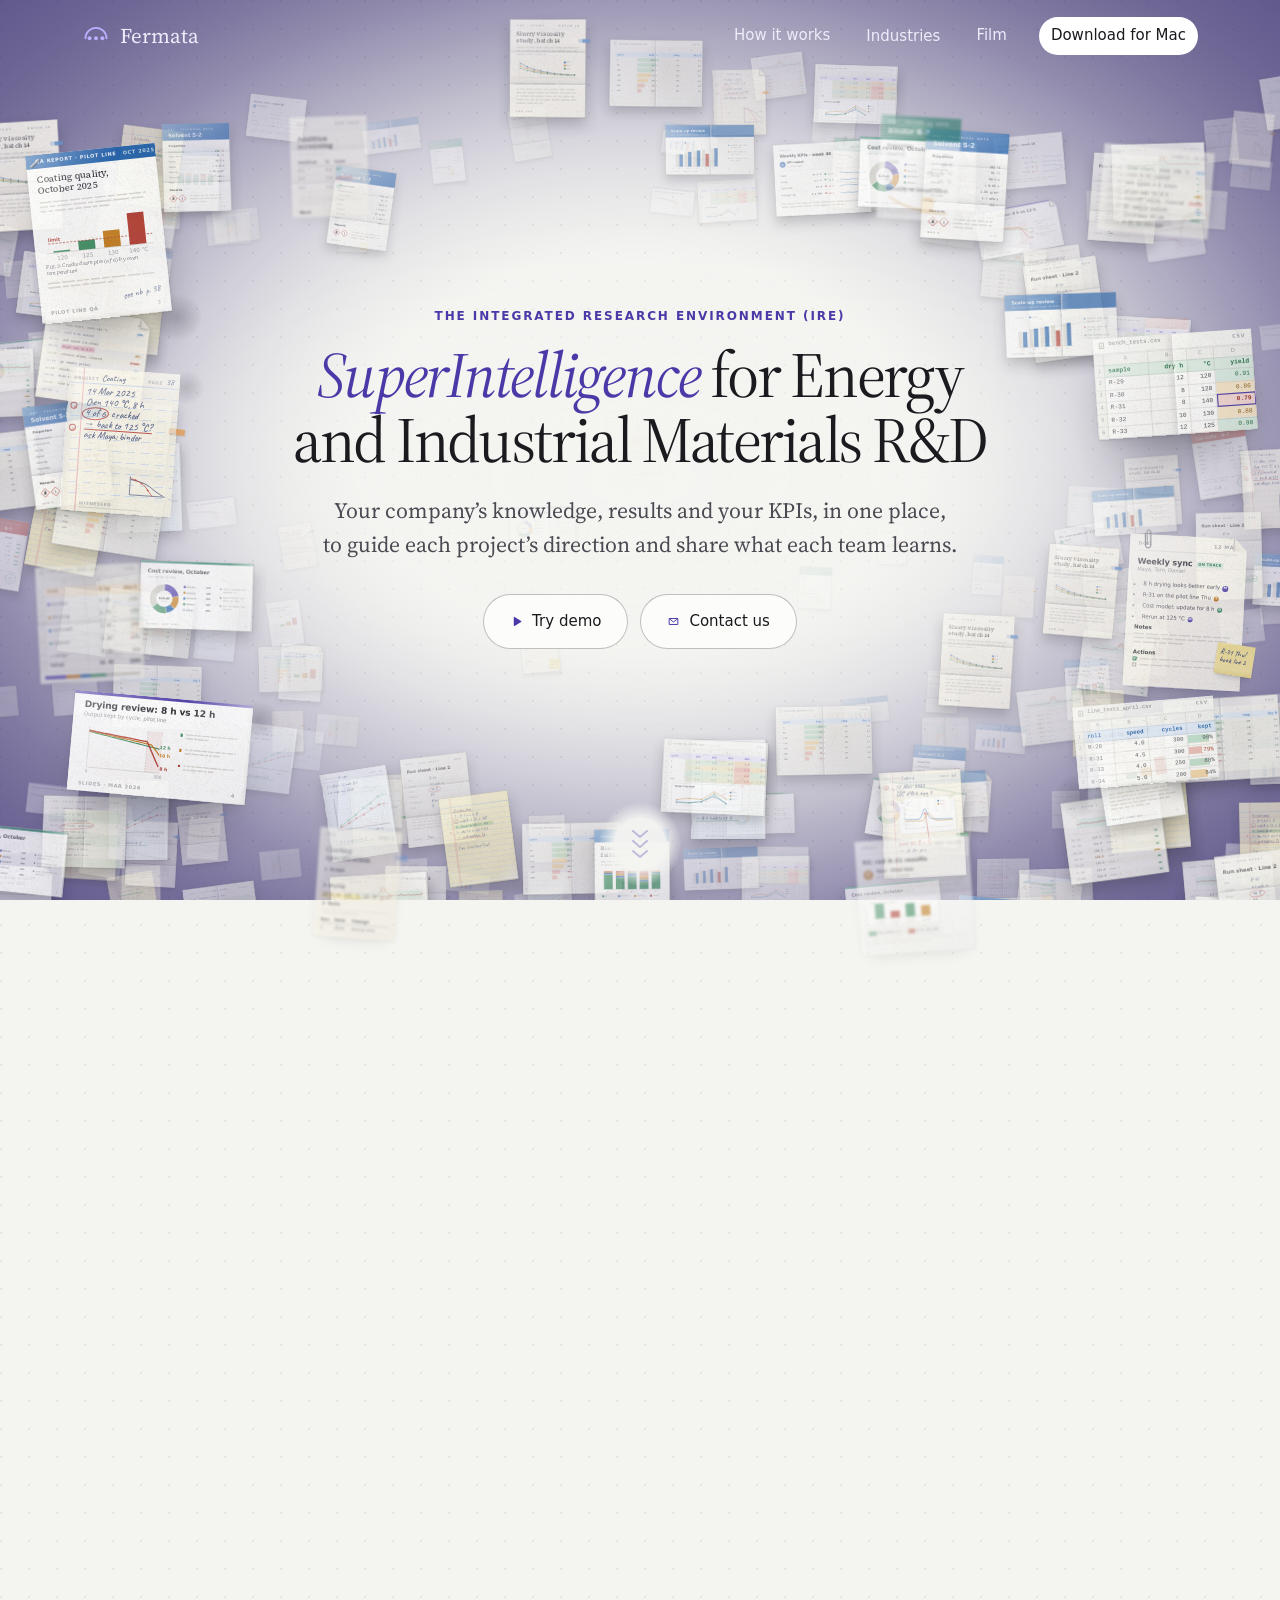
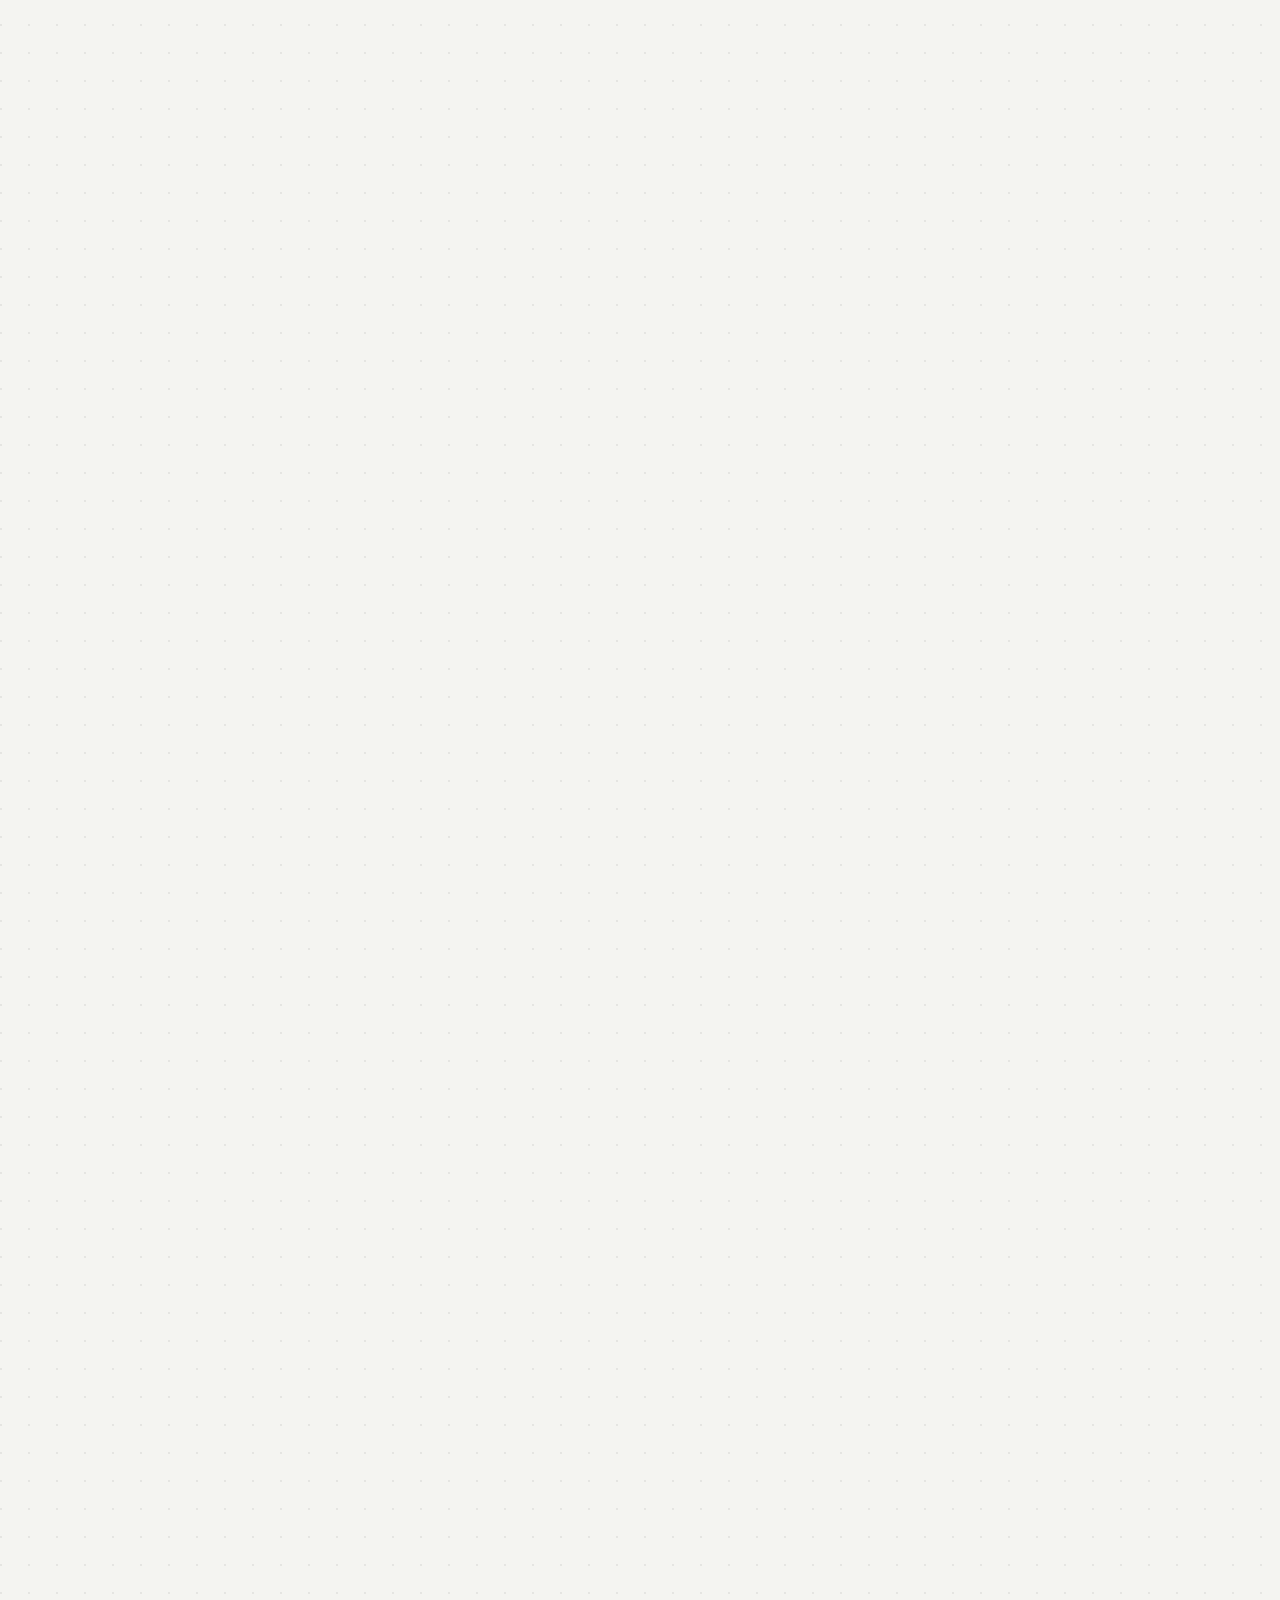
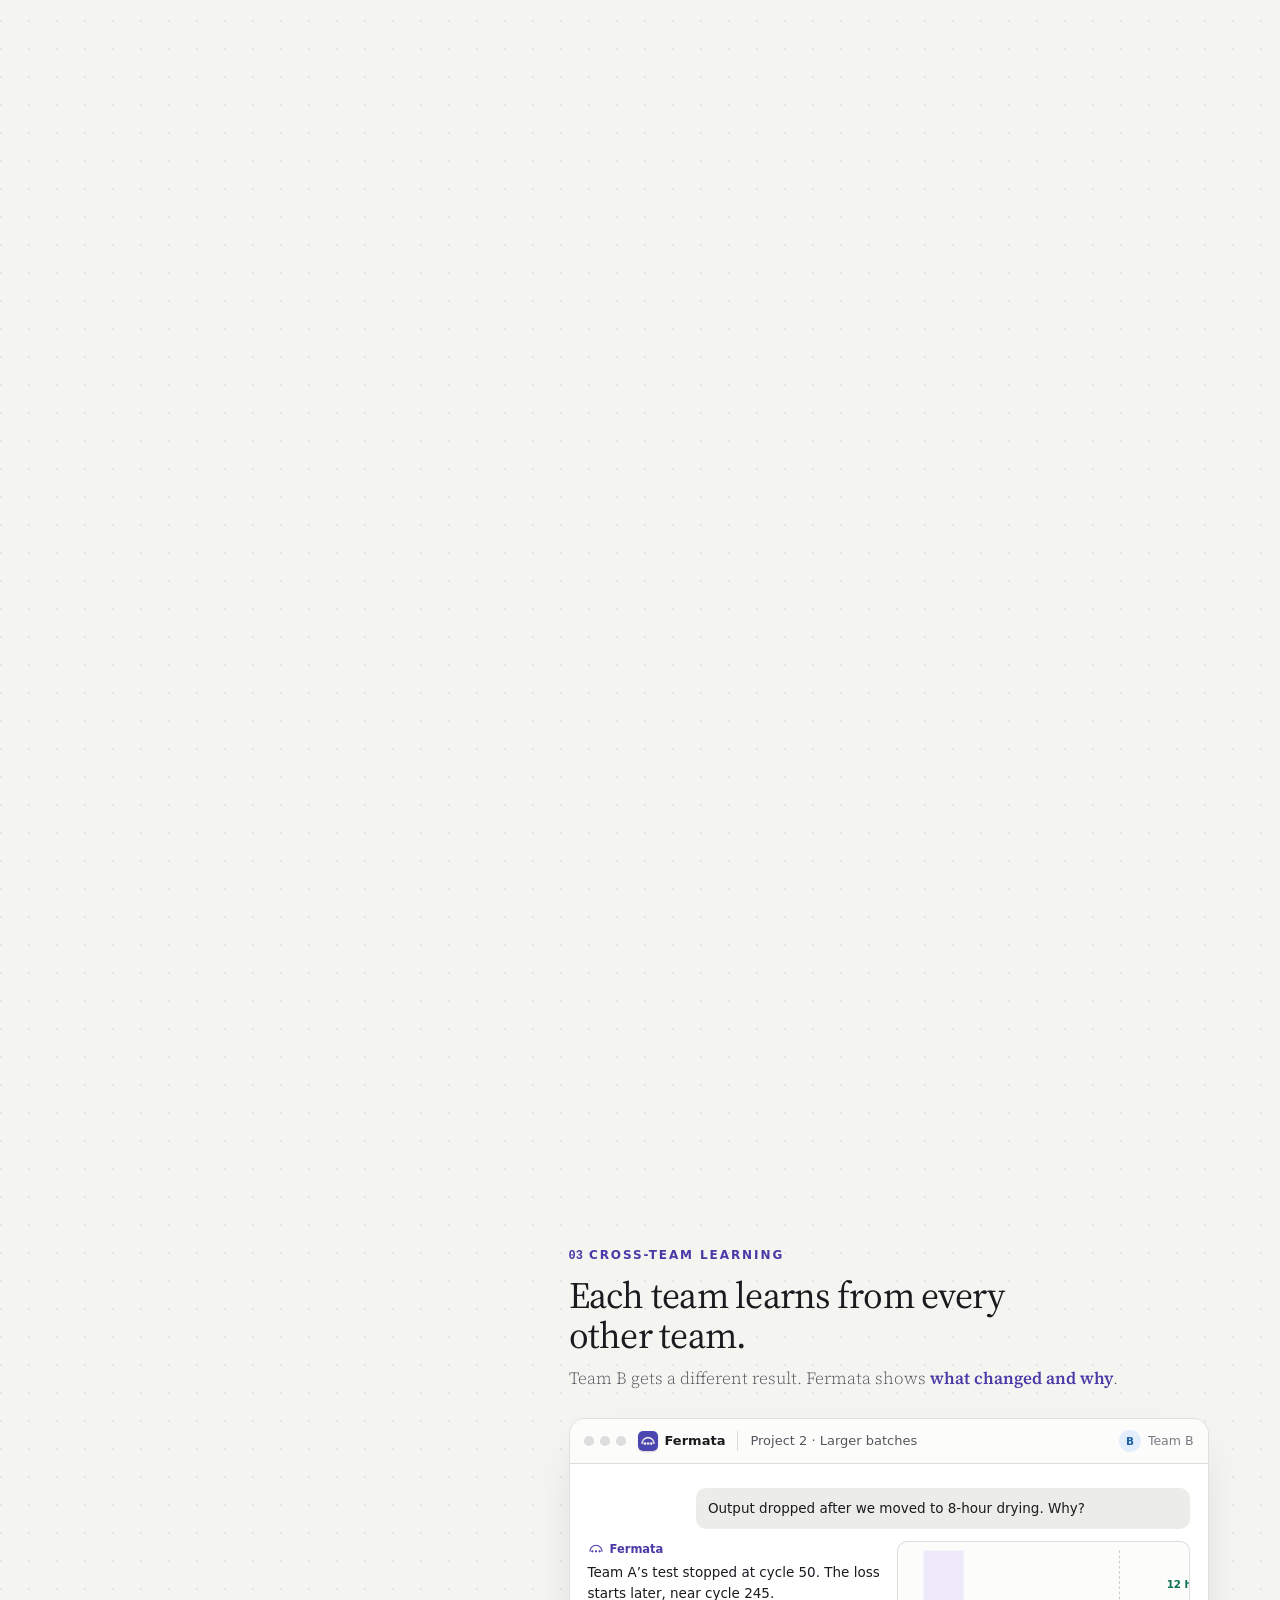
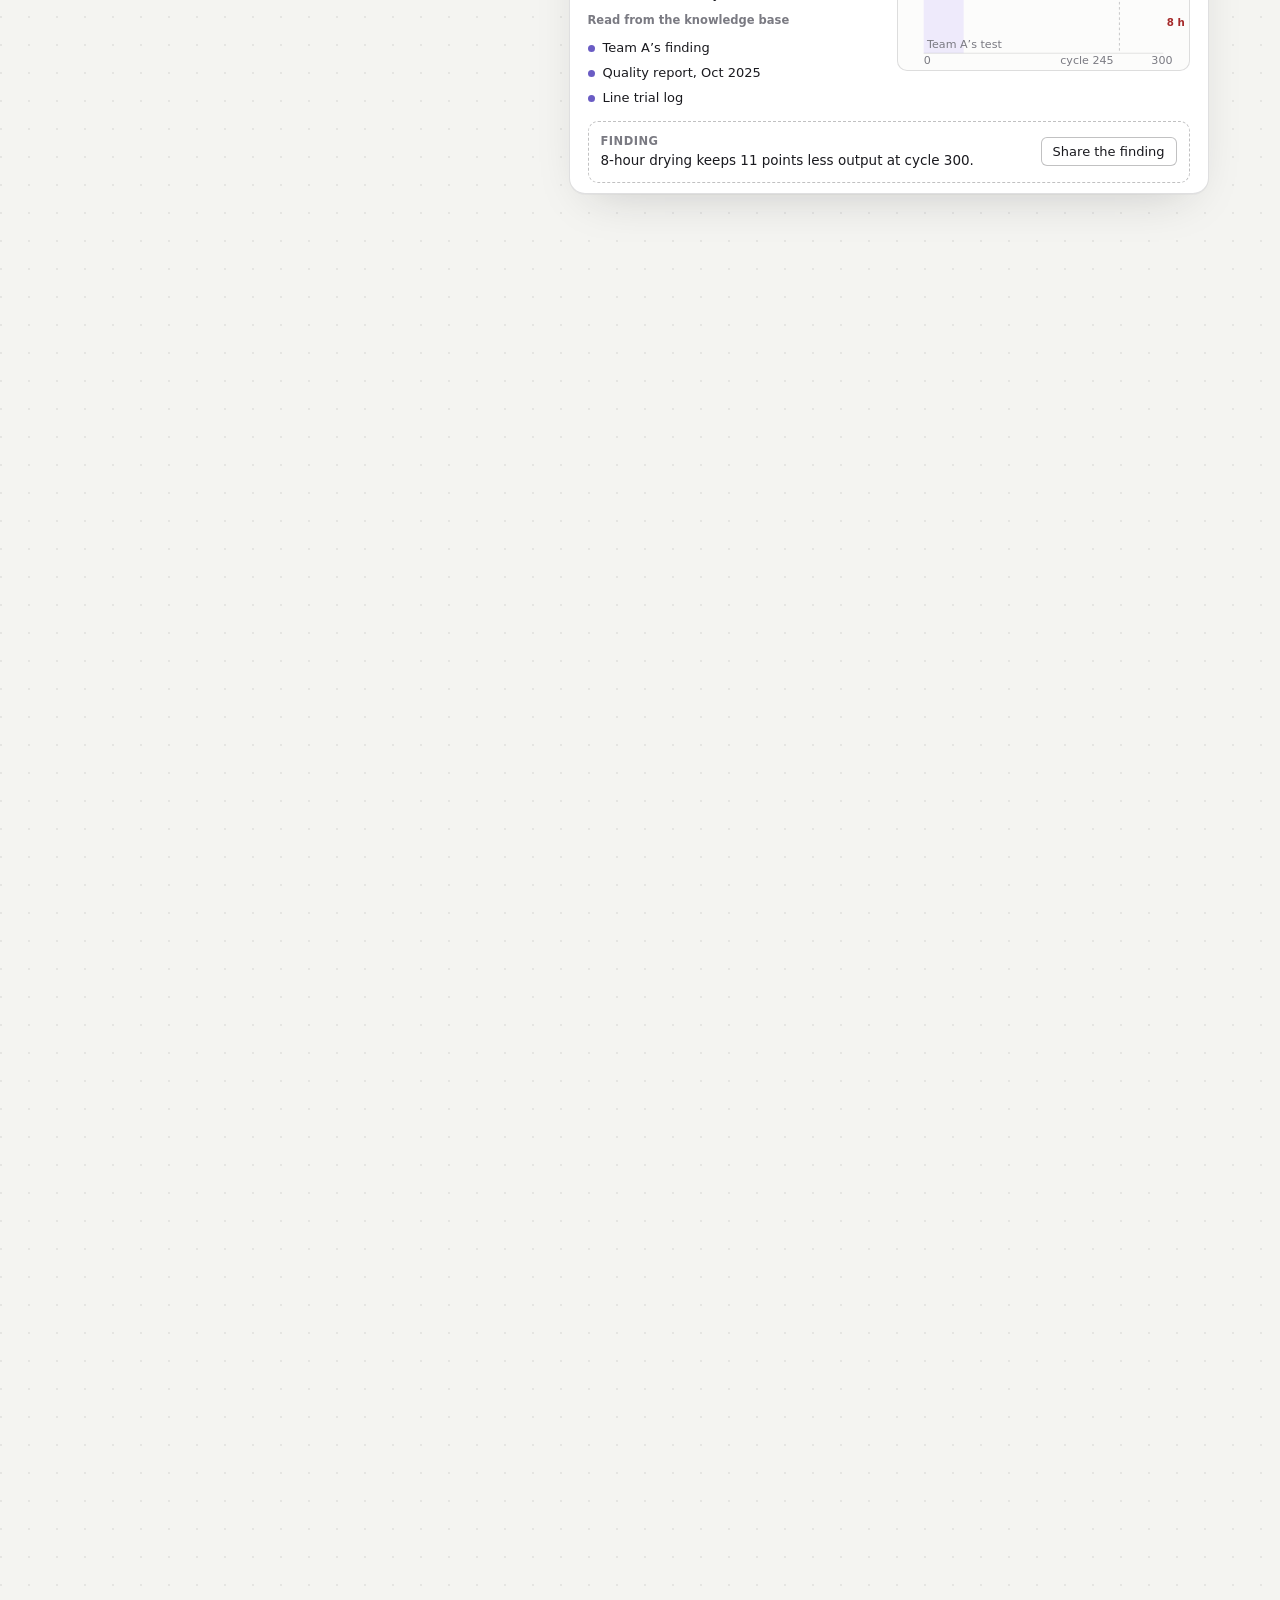
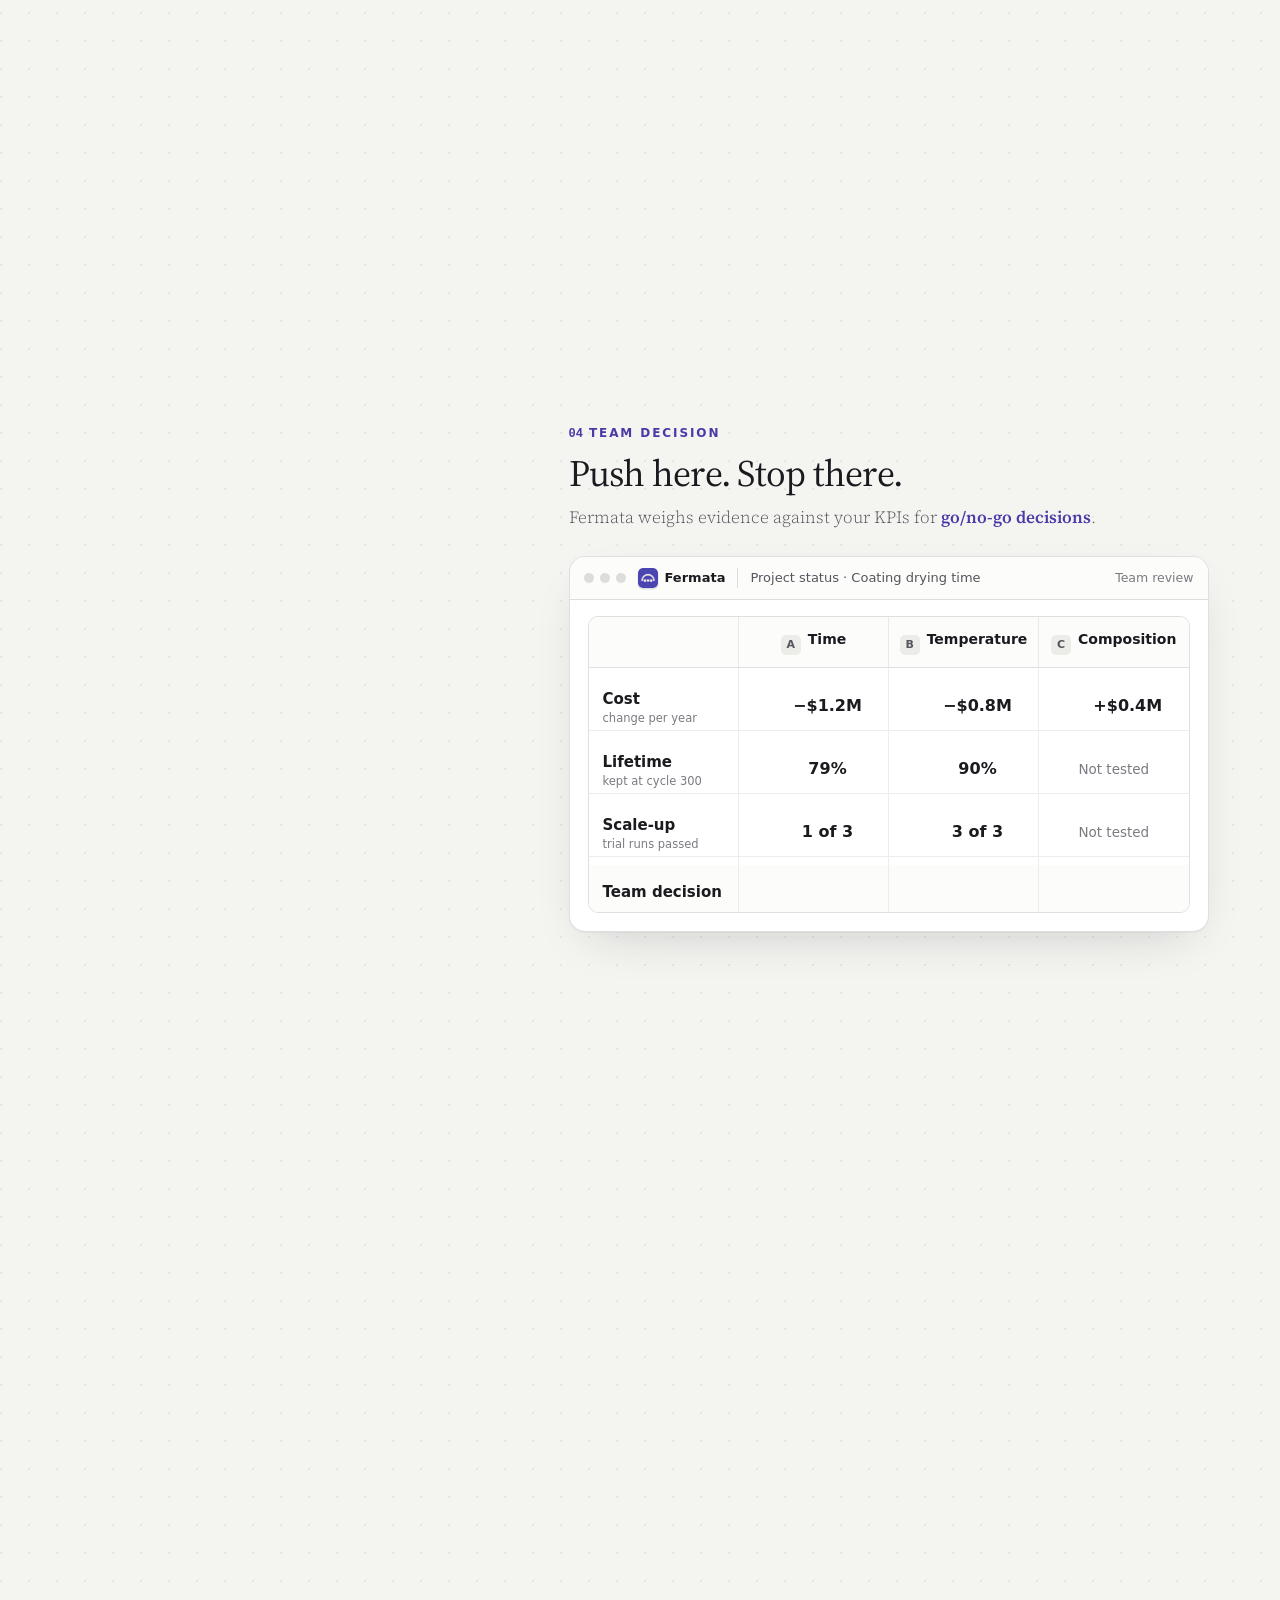
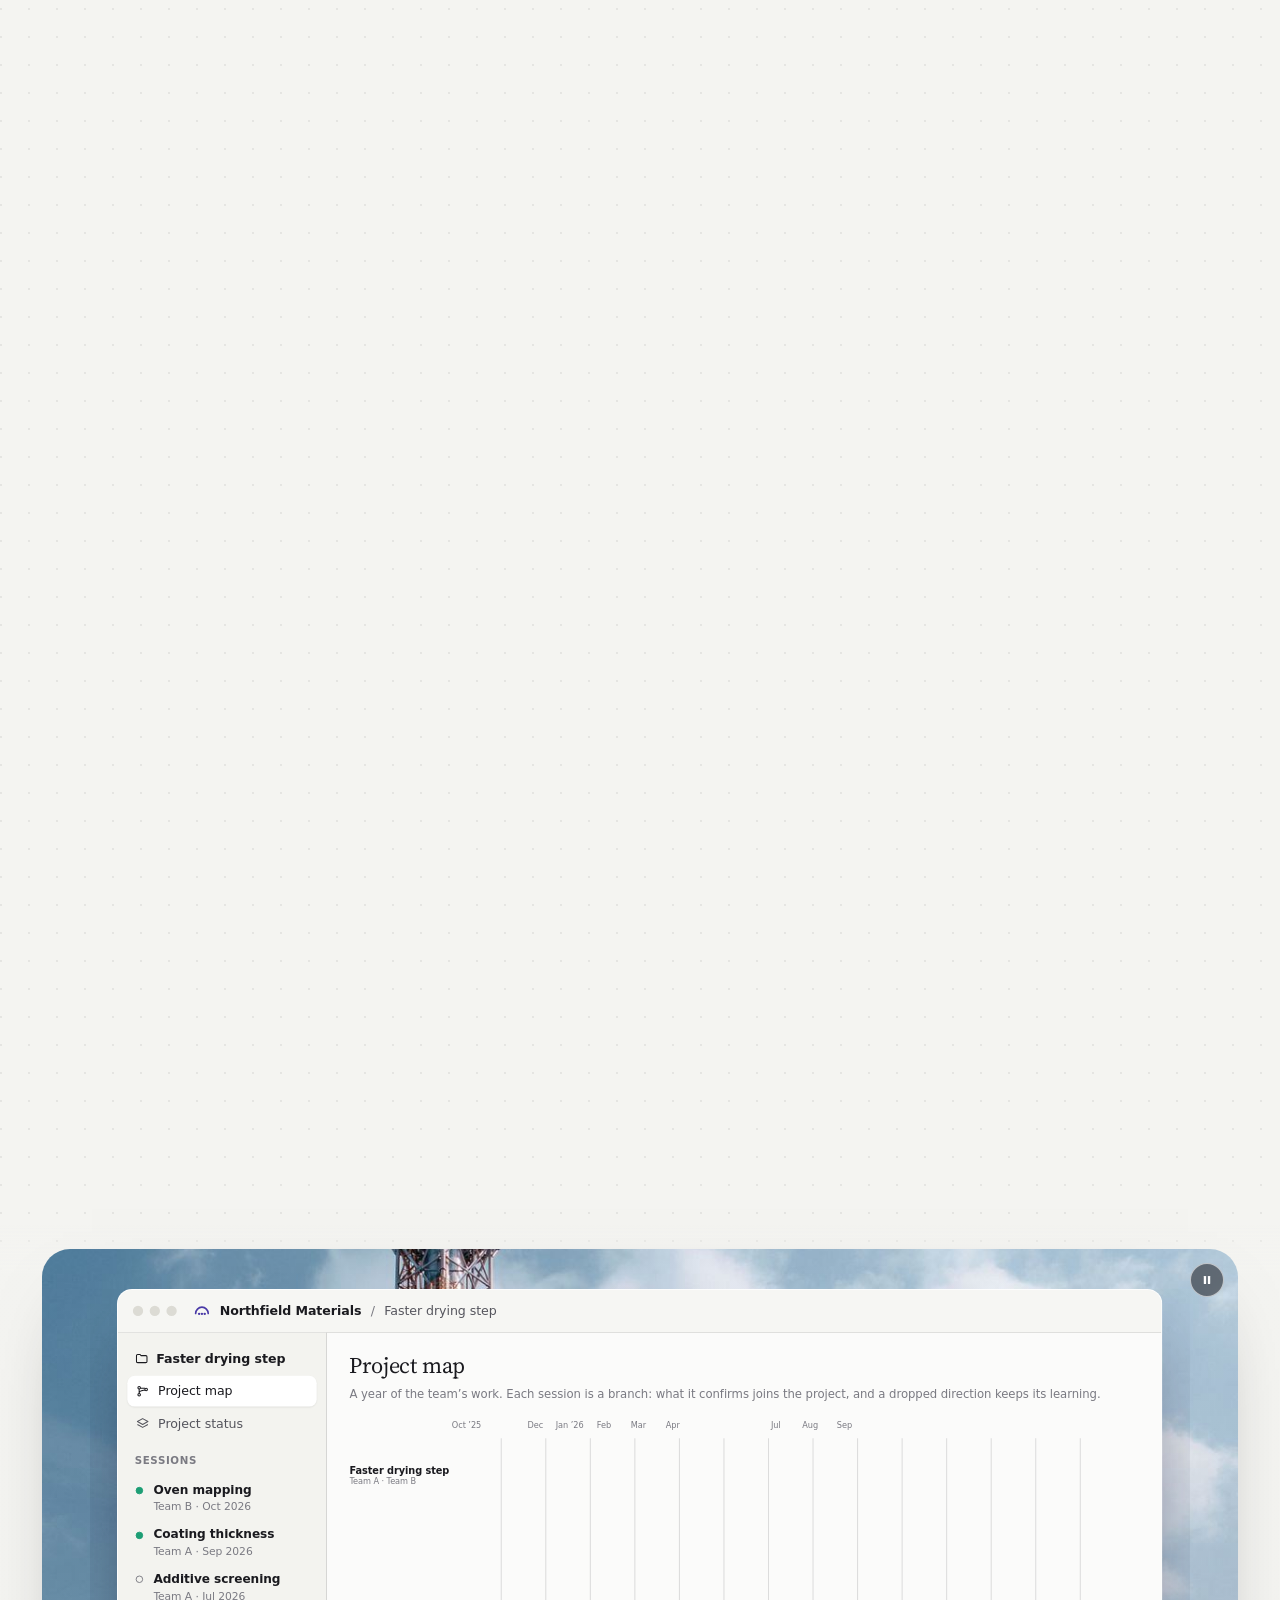
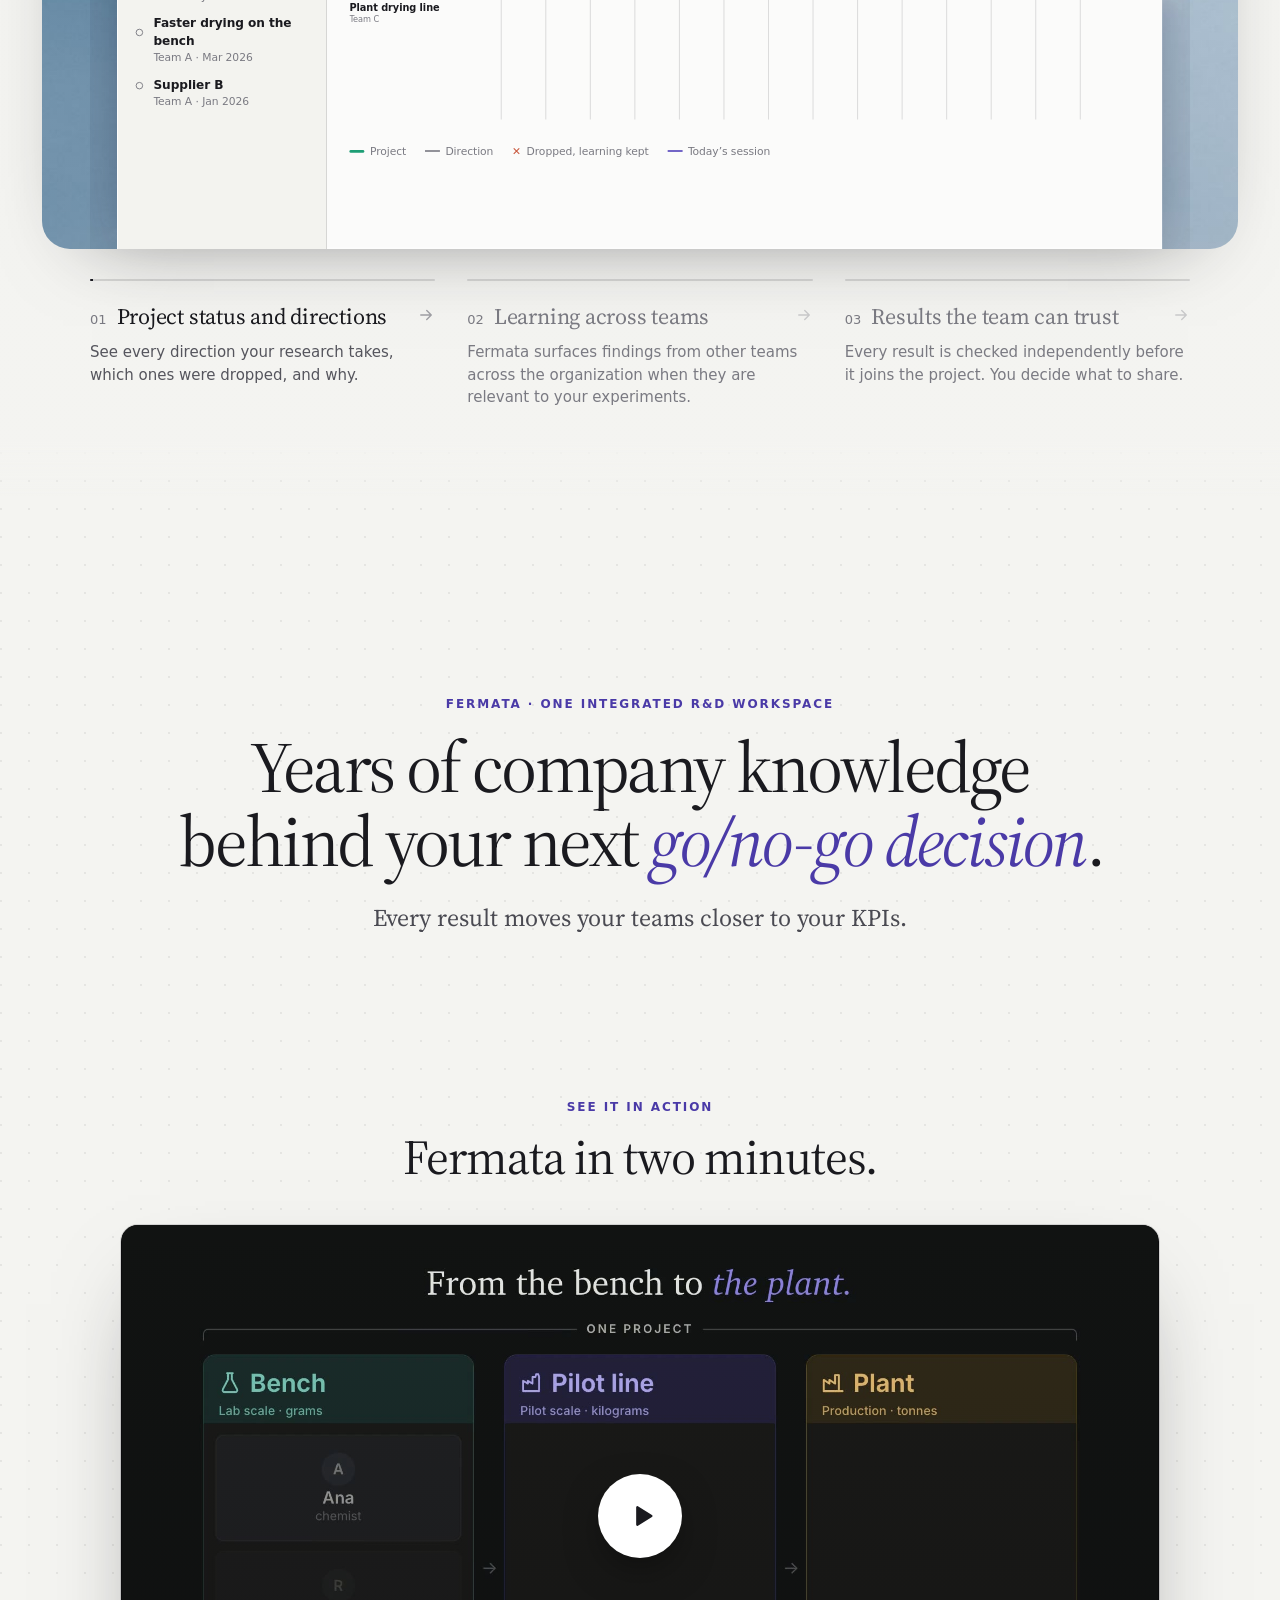
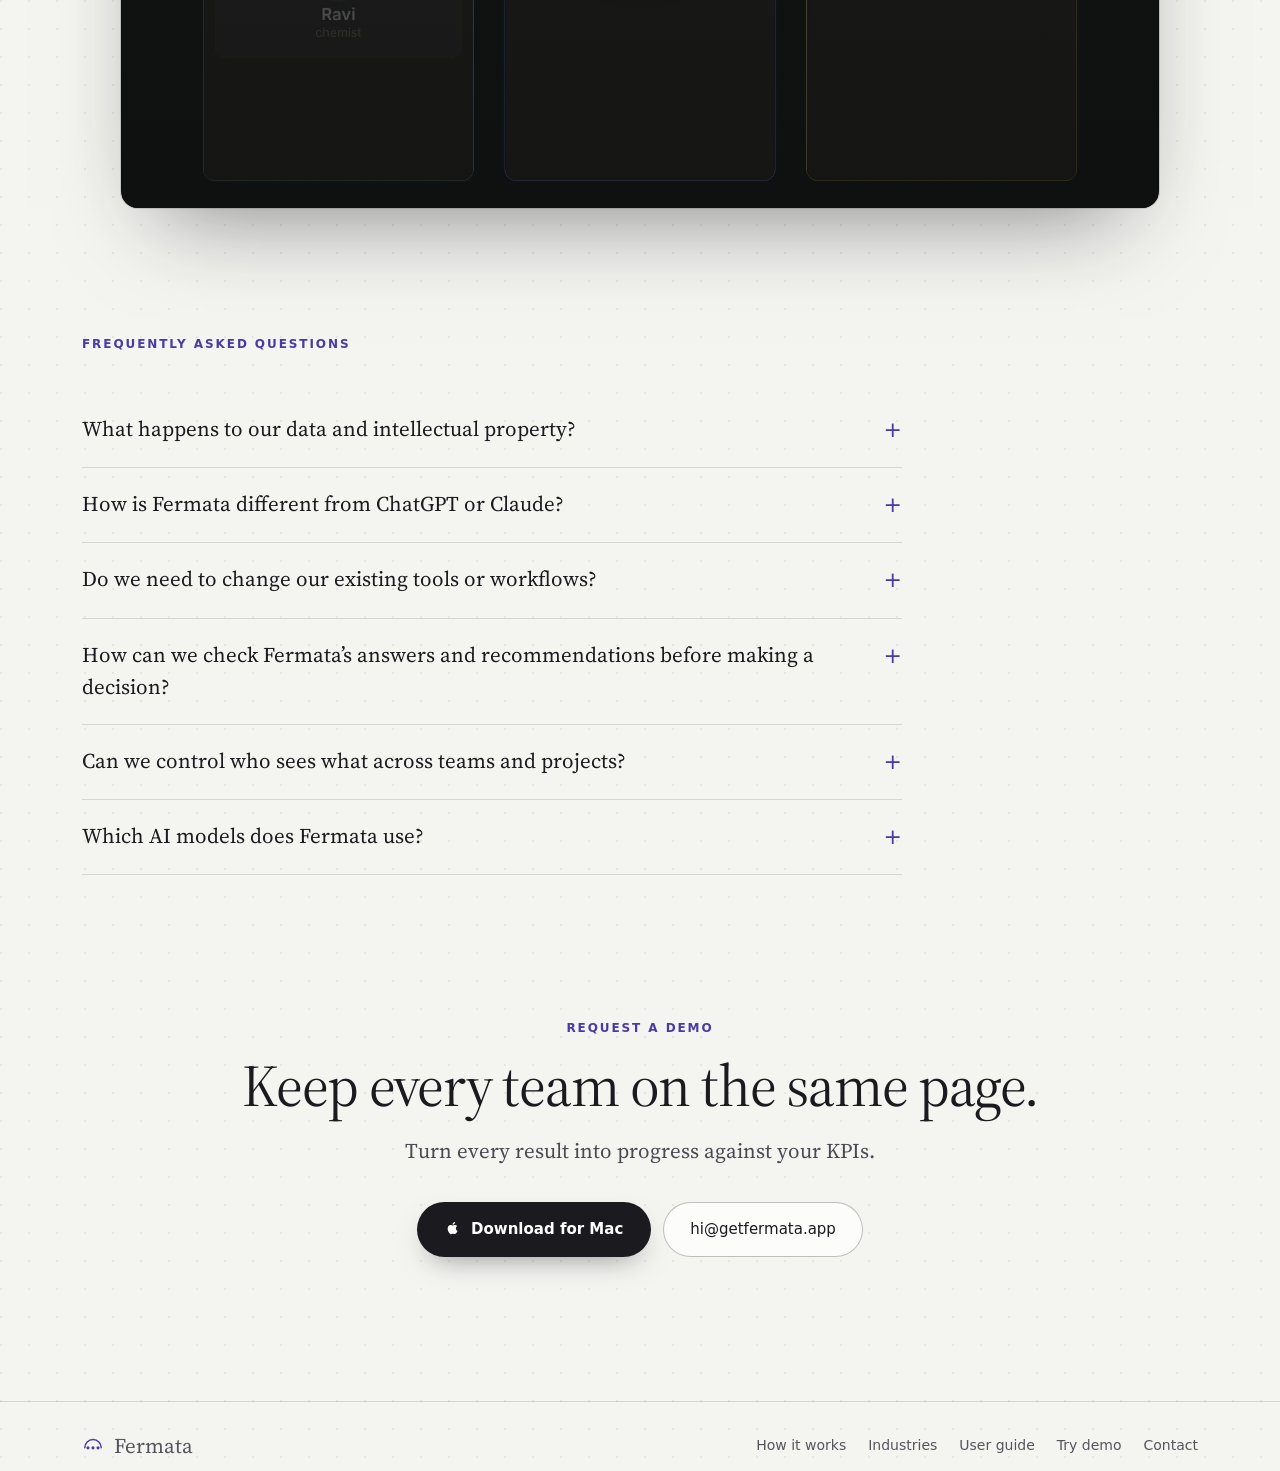
==== commit 1b88d2e4: "Pointing at Industries in the masthead lists the five industries A short list of plain words opens u" ====
--- a/index.html
+++ b/index.html
@@ -831,7 +831,7 @@
             <li><a href="/industries/#coatings">Coatings, adhesives and polymers</a></li>
           </ul>
         </div>
-        <a class="hide-s watch" href="#how-it-works">Demo video</a>
+        <a class="hide-s watch" href="#how-it-works">Film</a>
         <!-- hidden for now: <a class="hide-s" href="/guide/">User guide</a> -->
         <a class="header-cta download" href="https://github.com/fermata-ai/fermata-releases/releases/latest">Download for Mac</a>
       </nav>
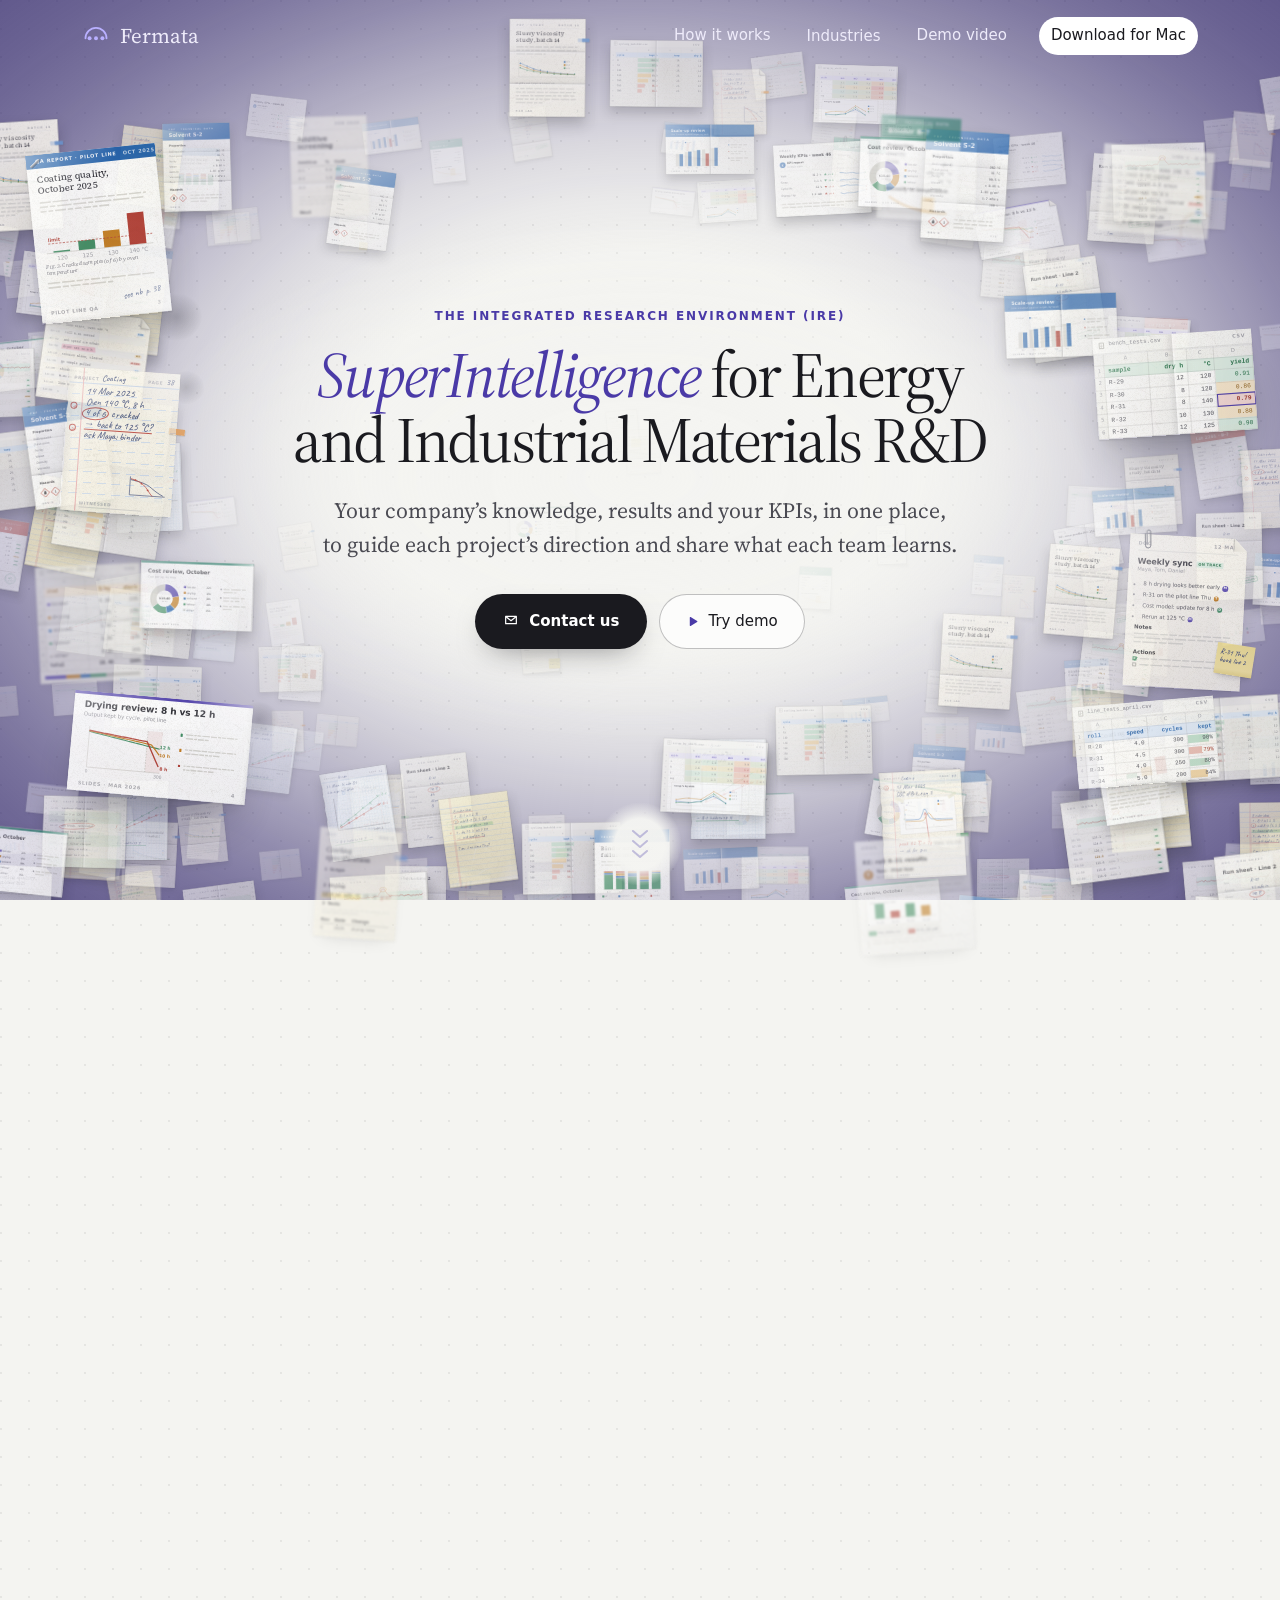
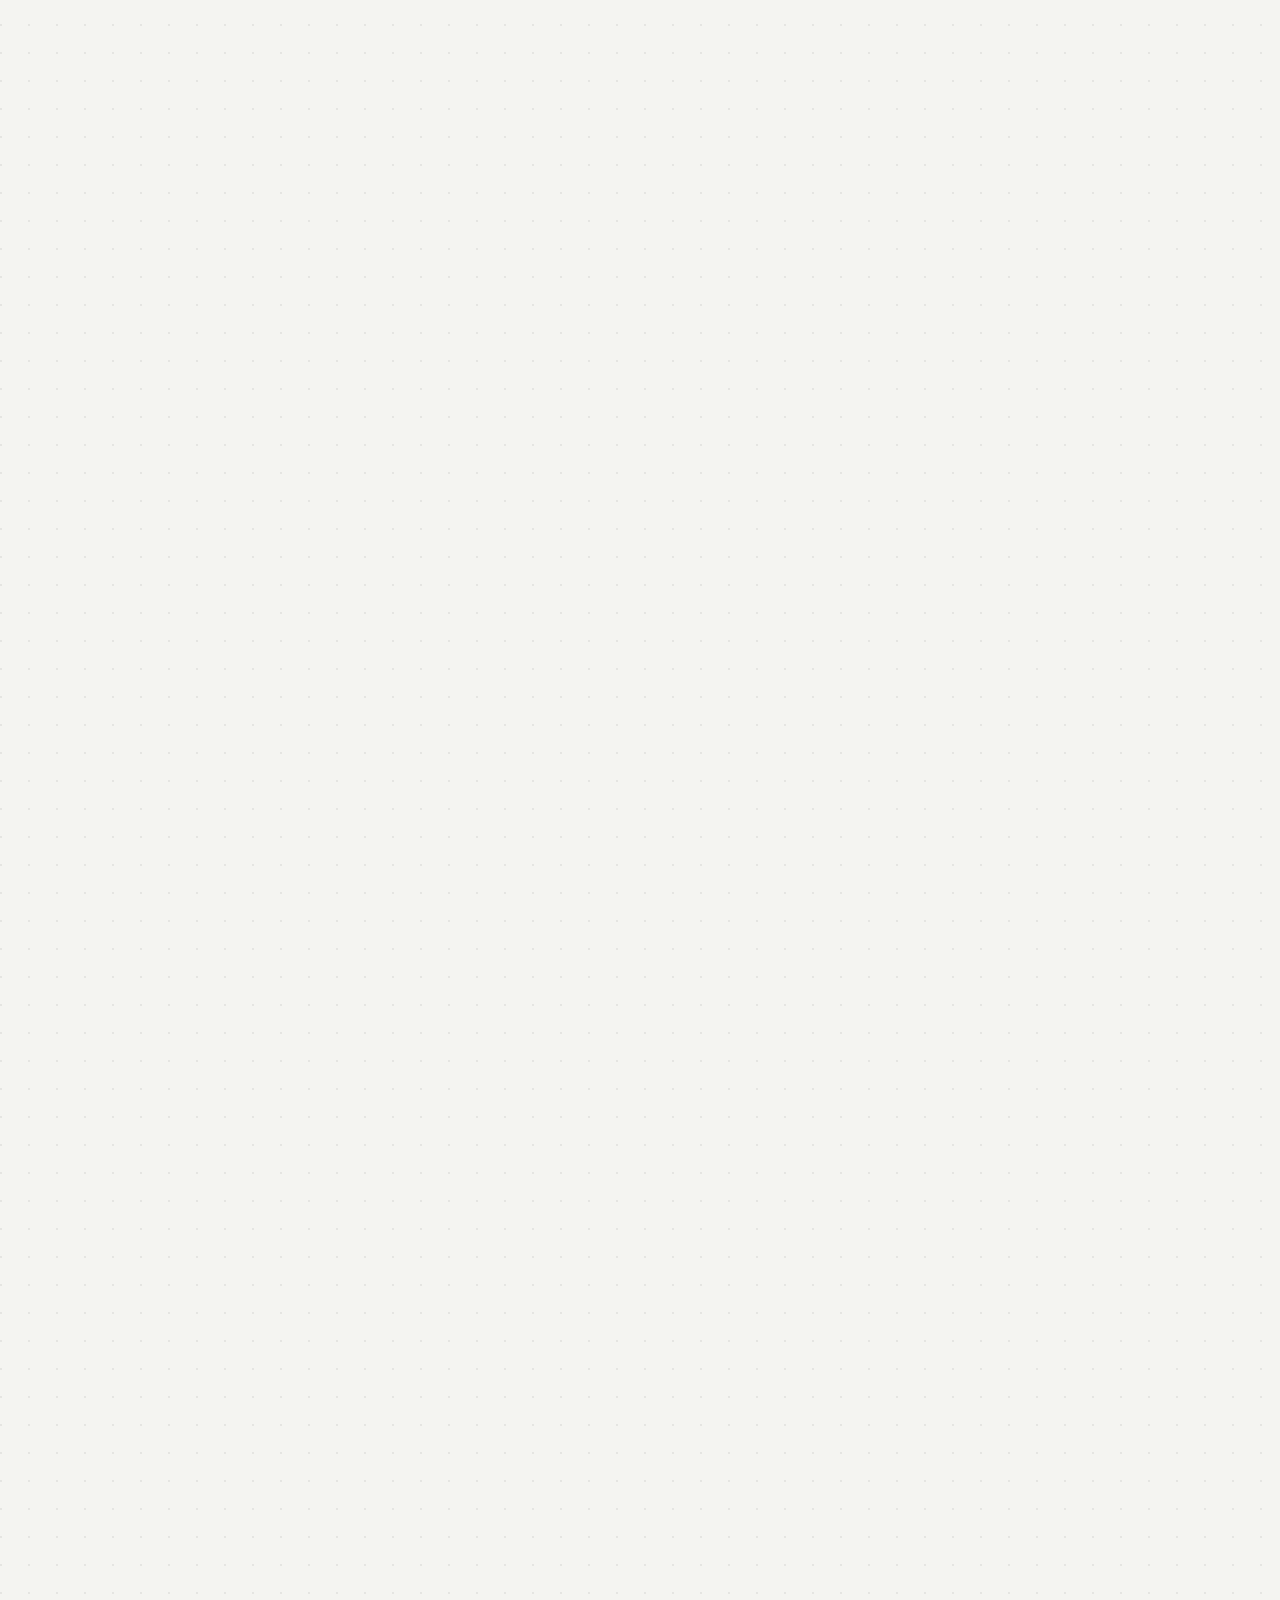
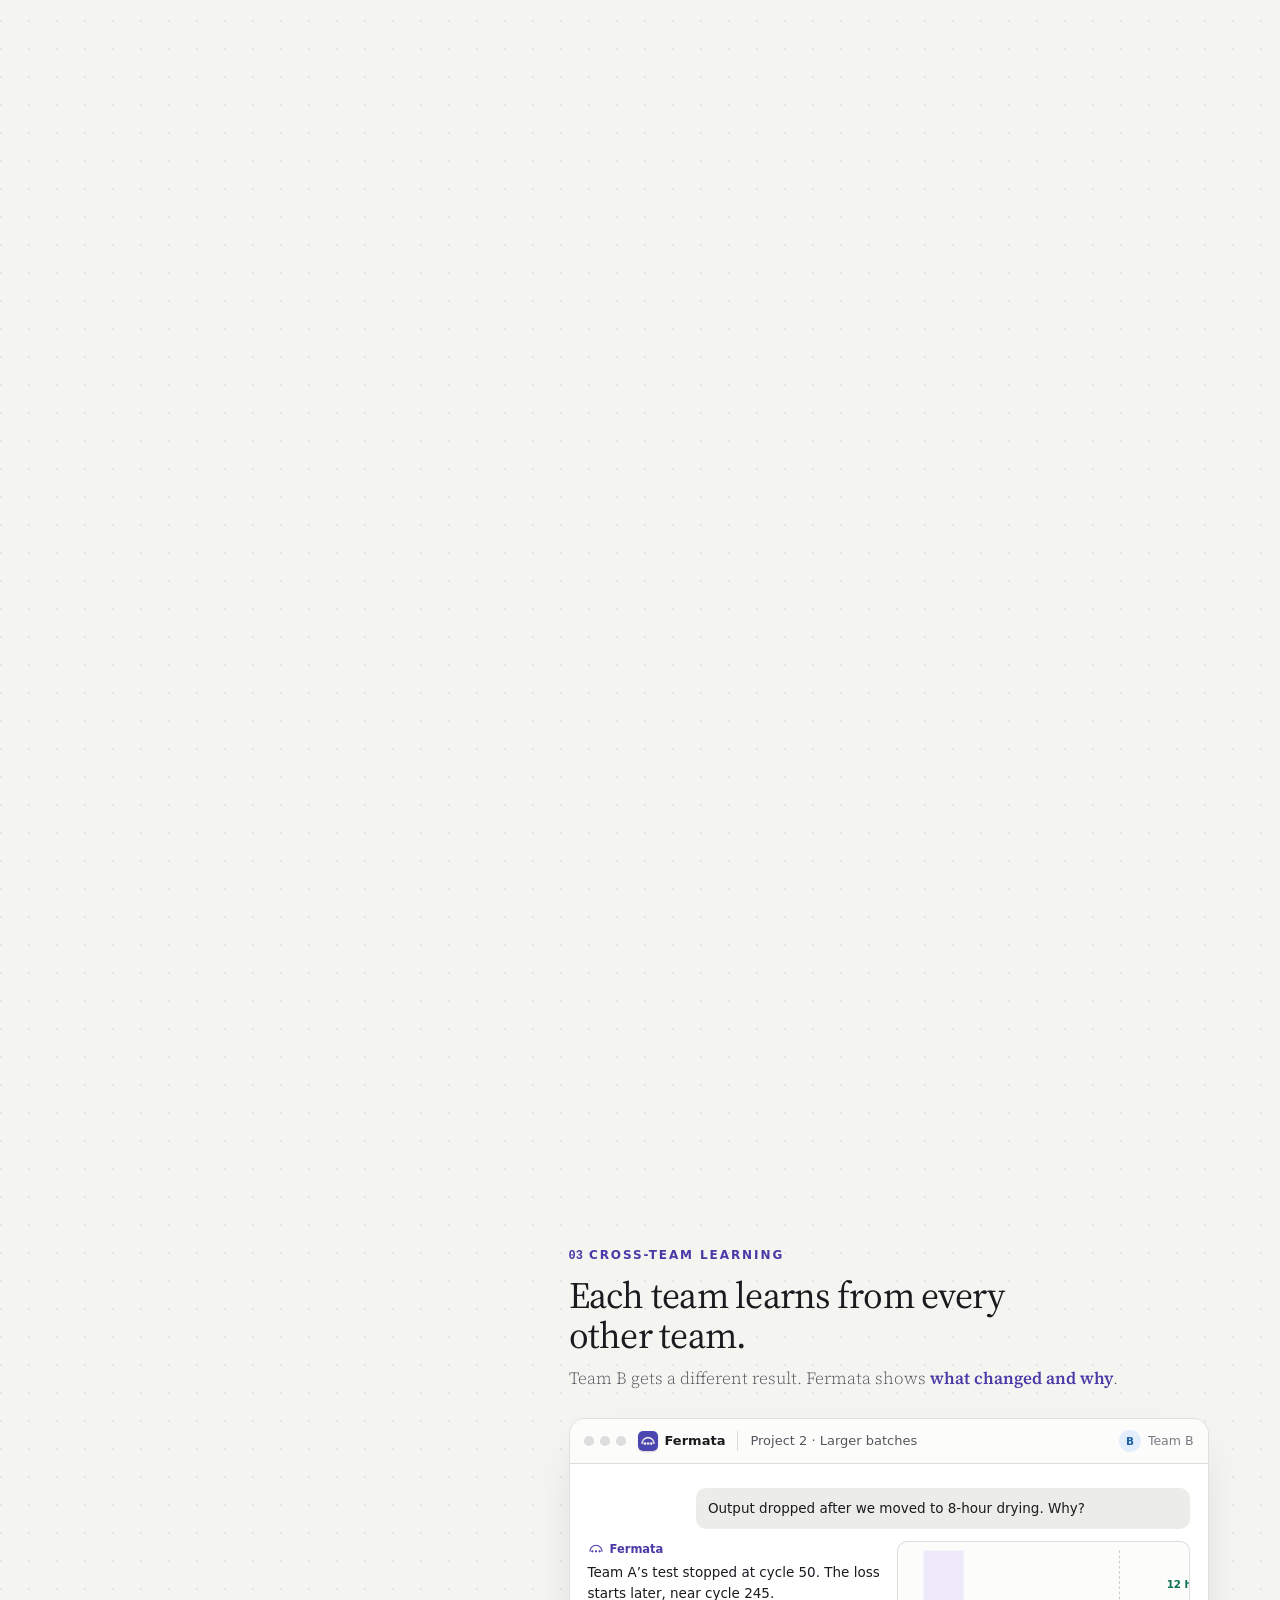
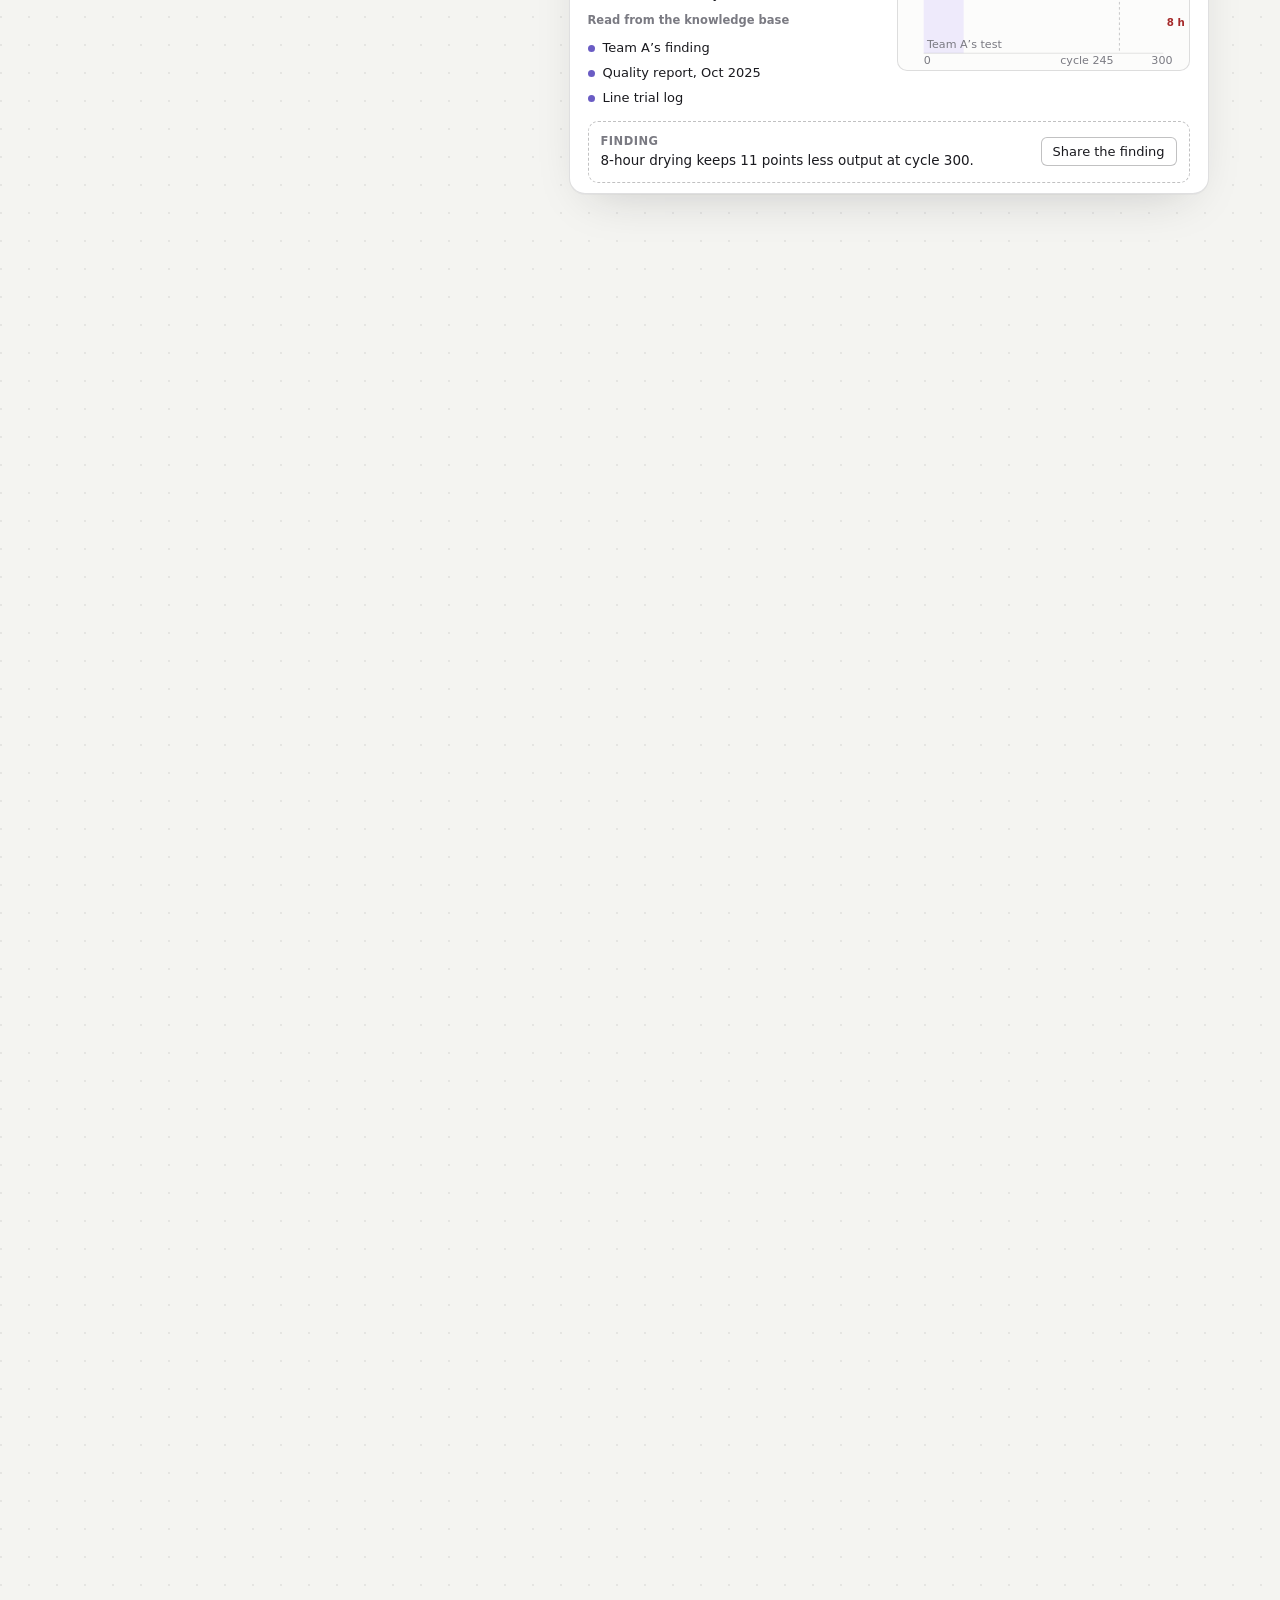
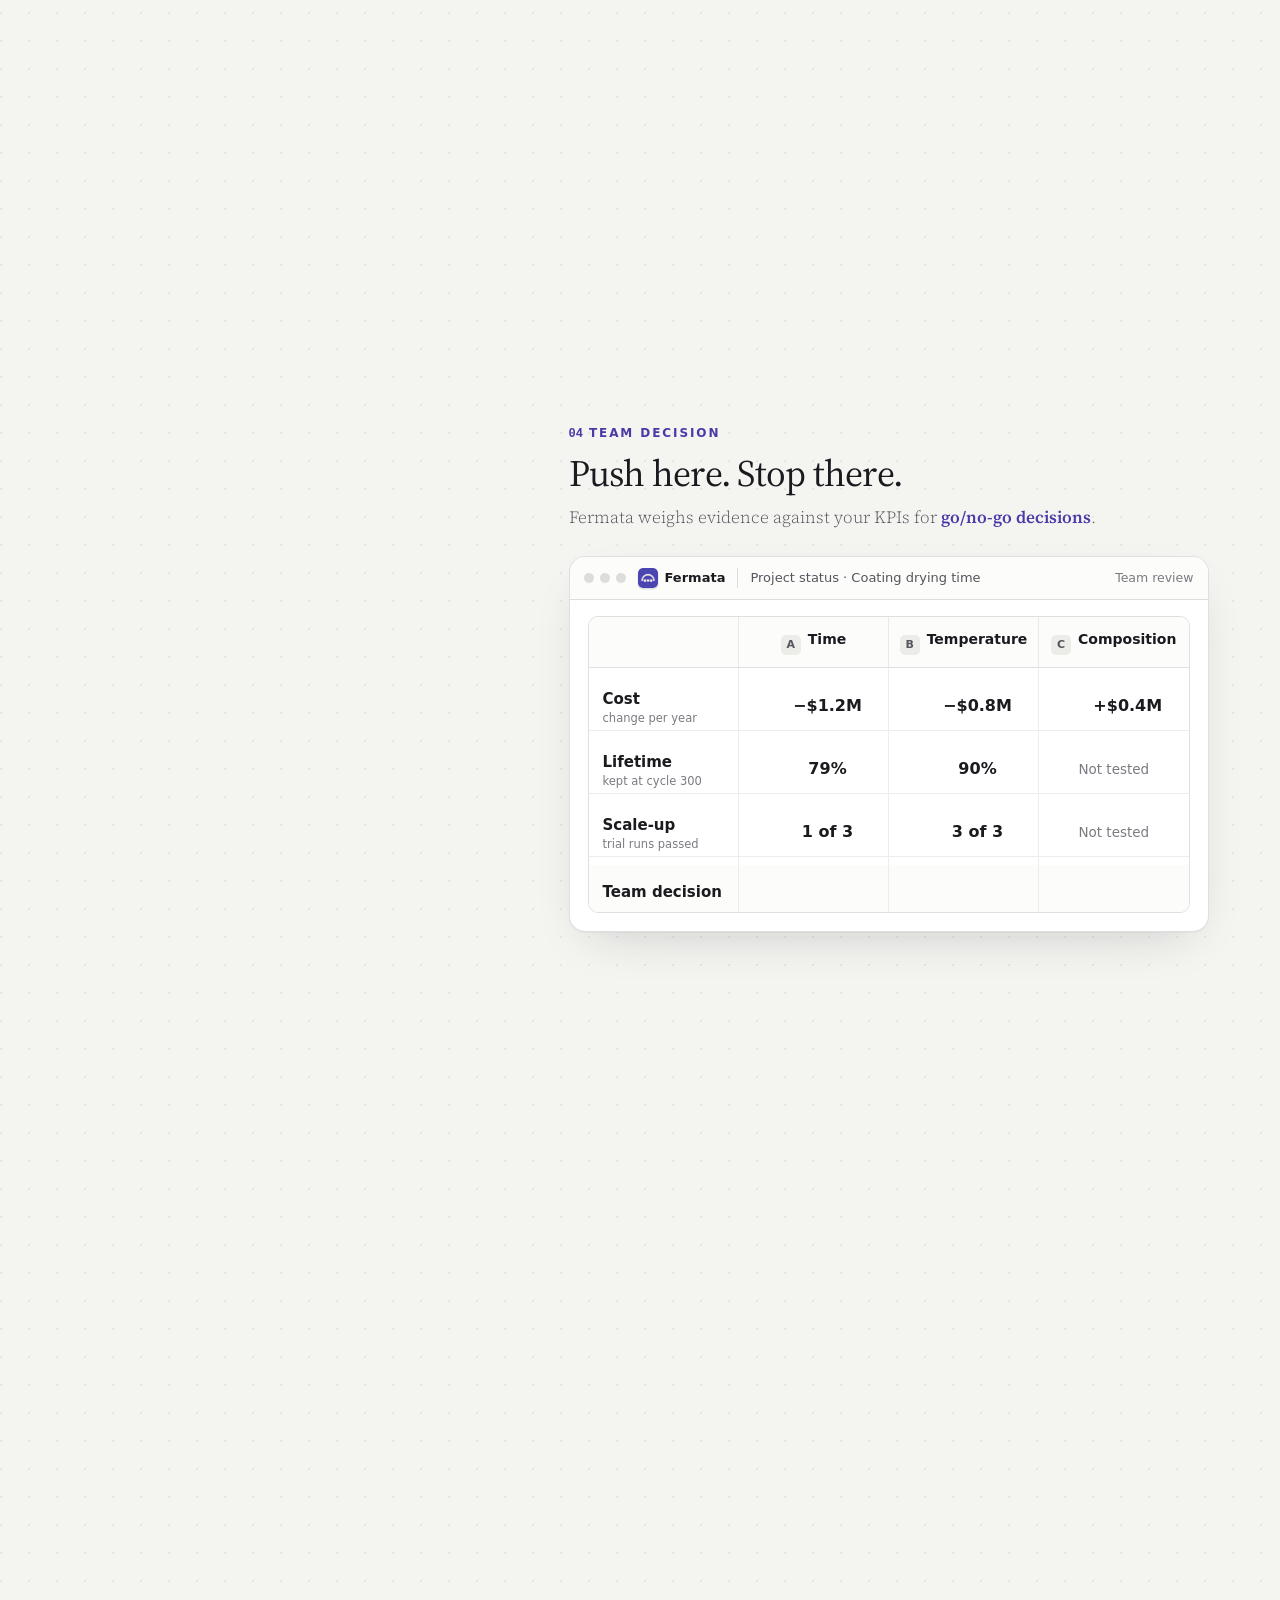
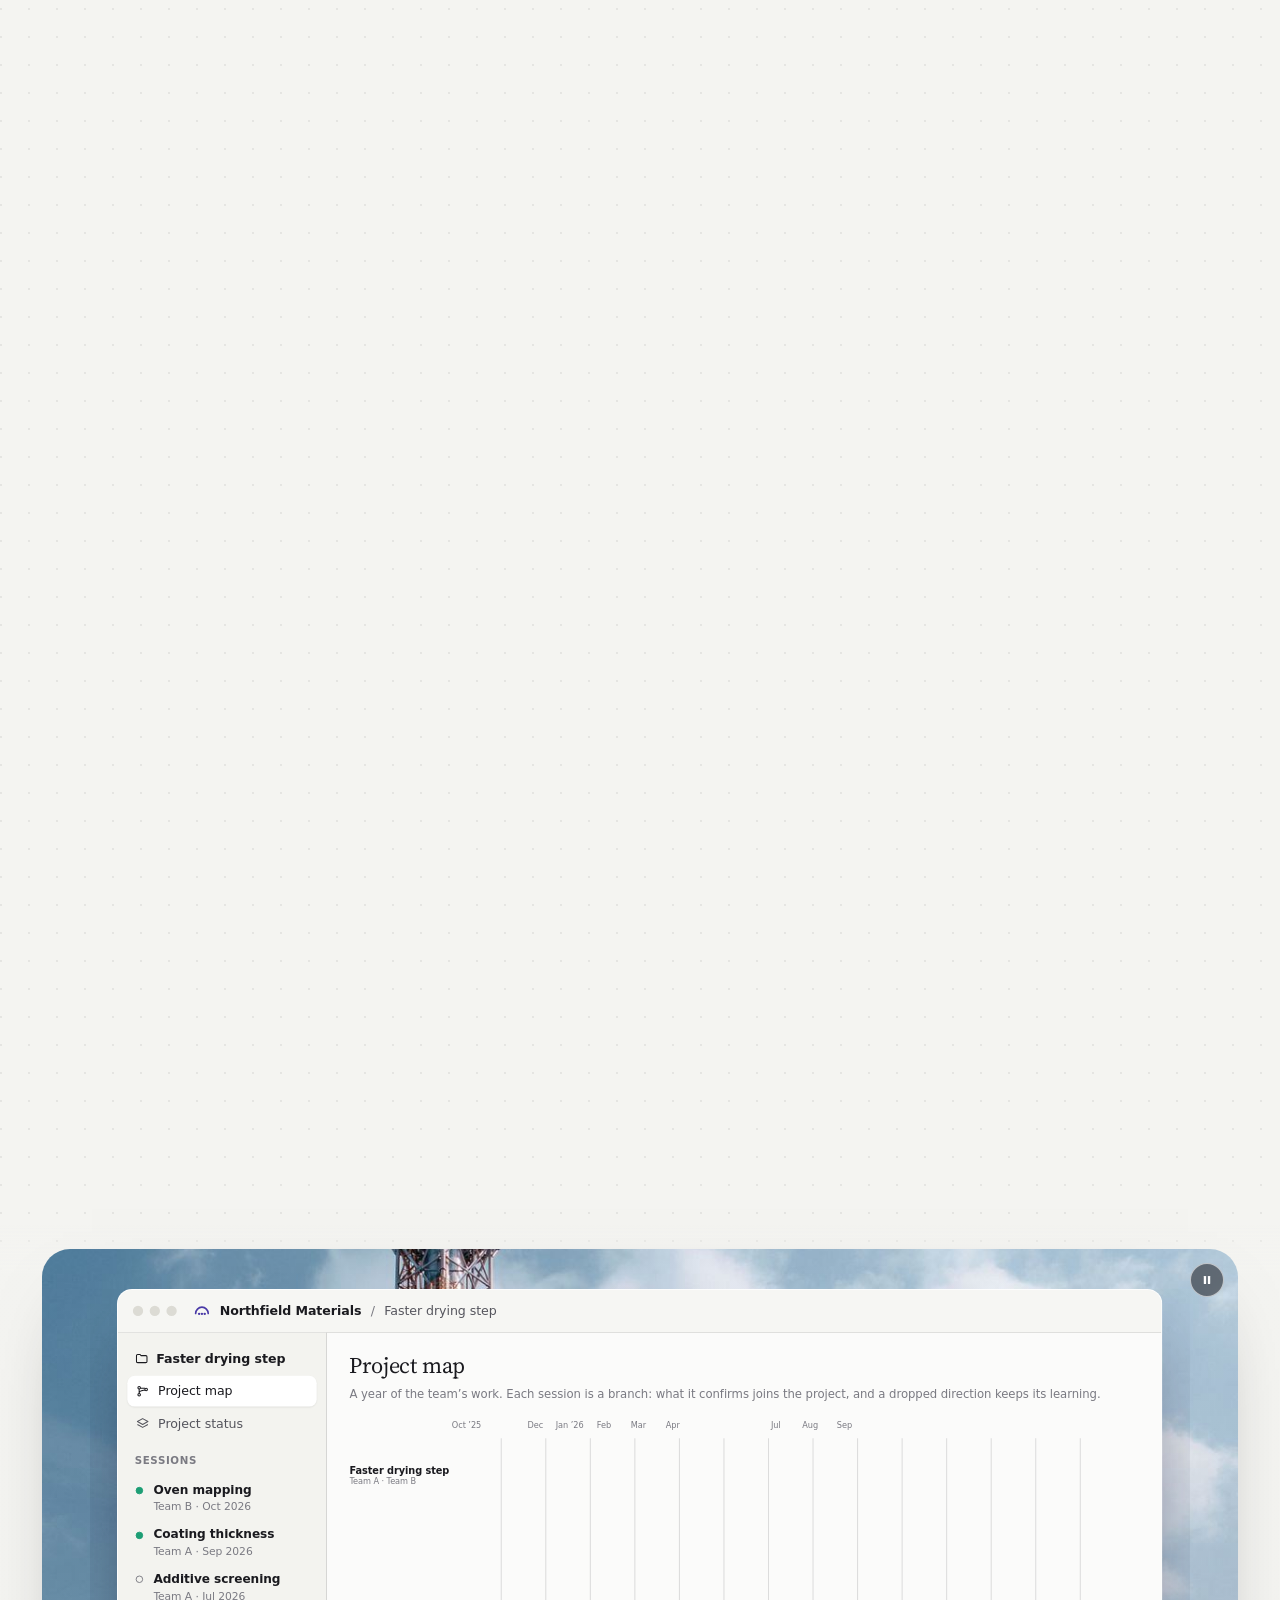
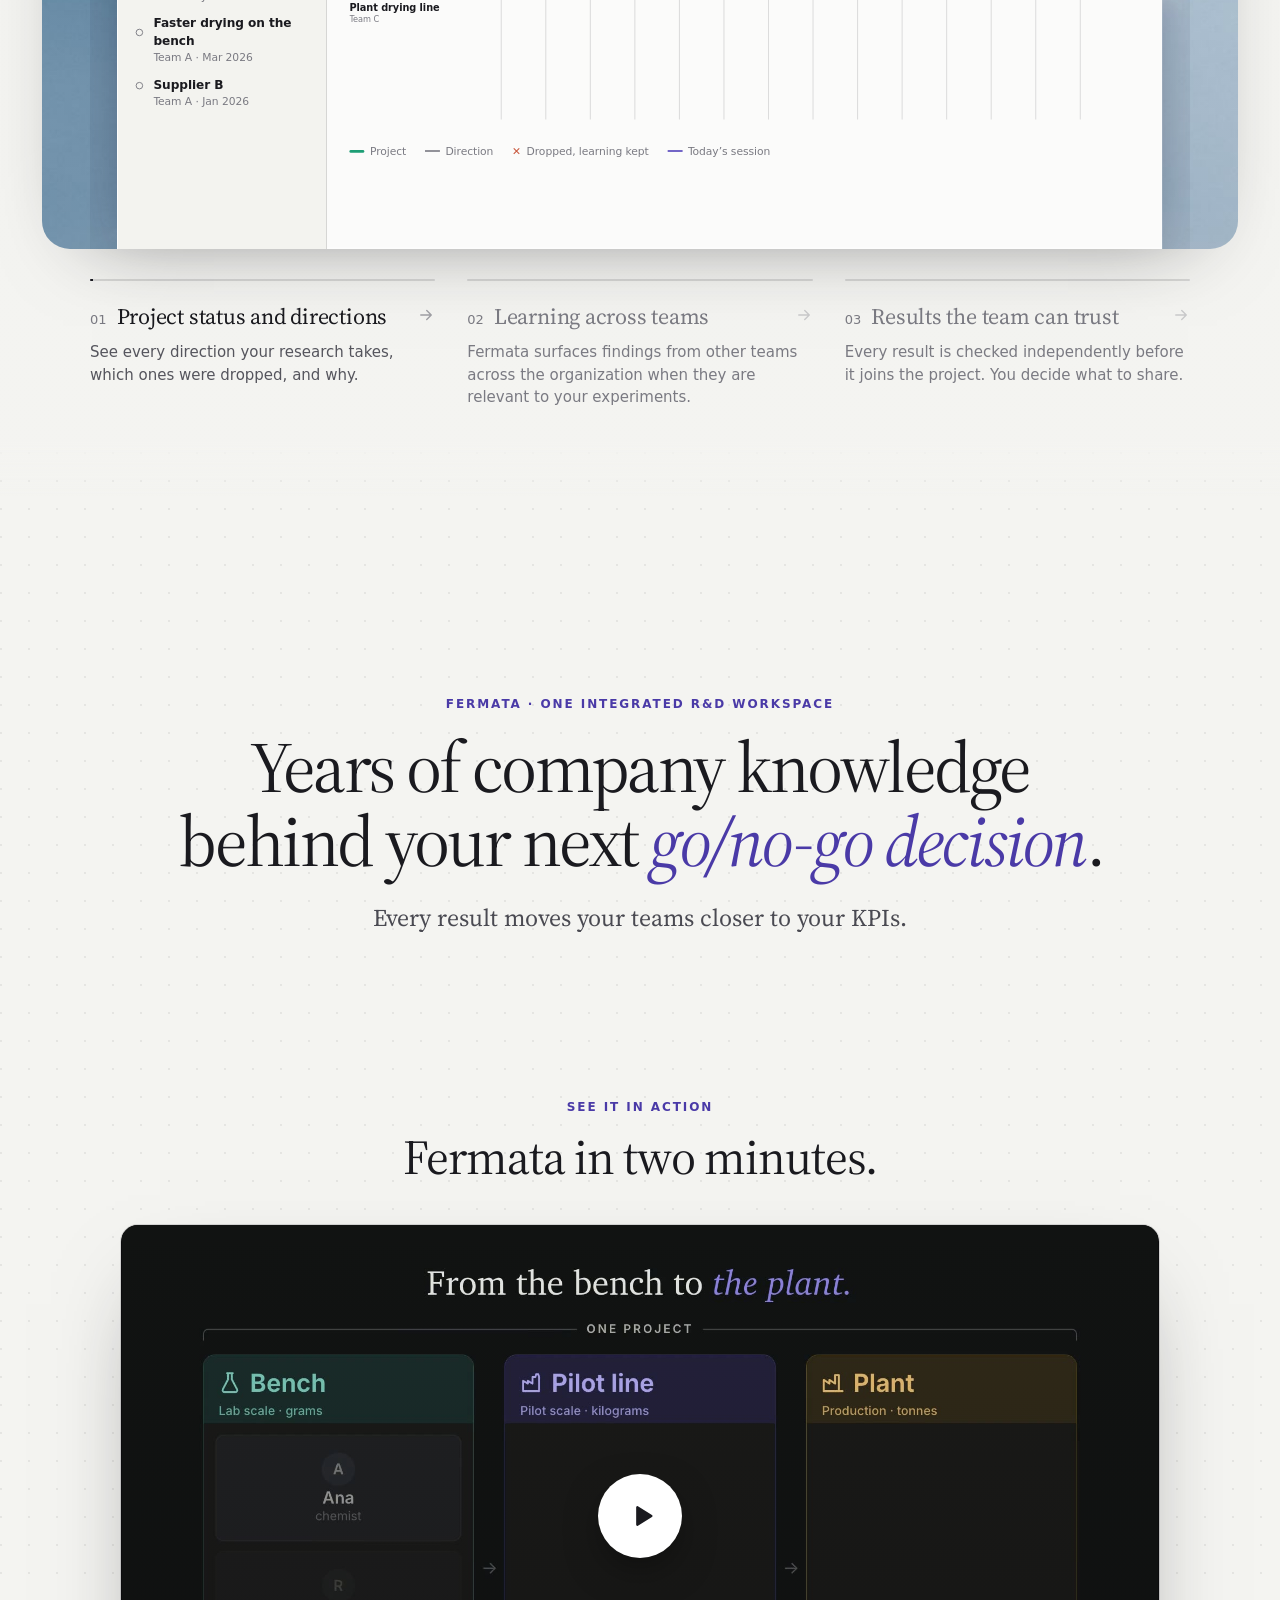
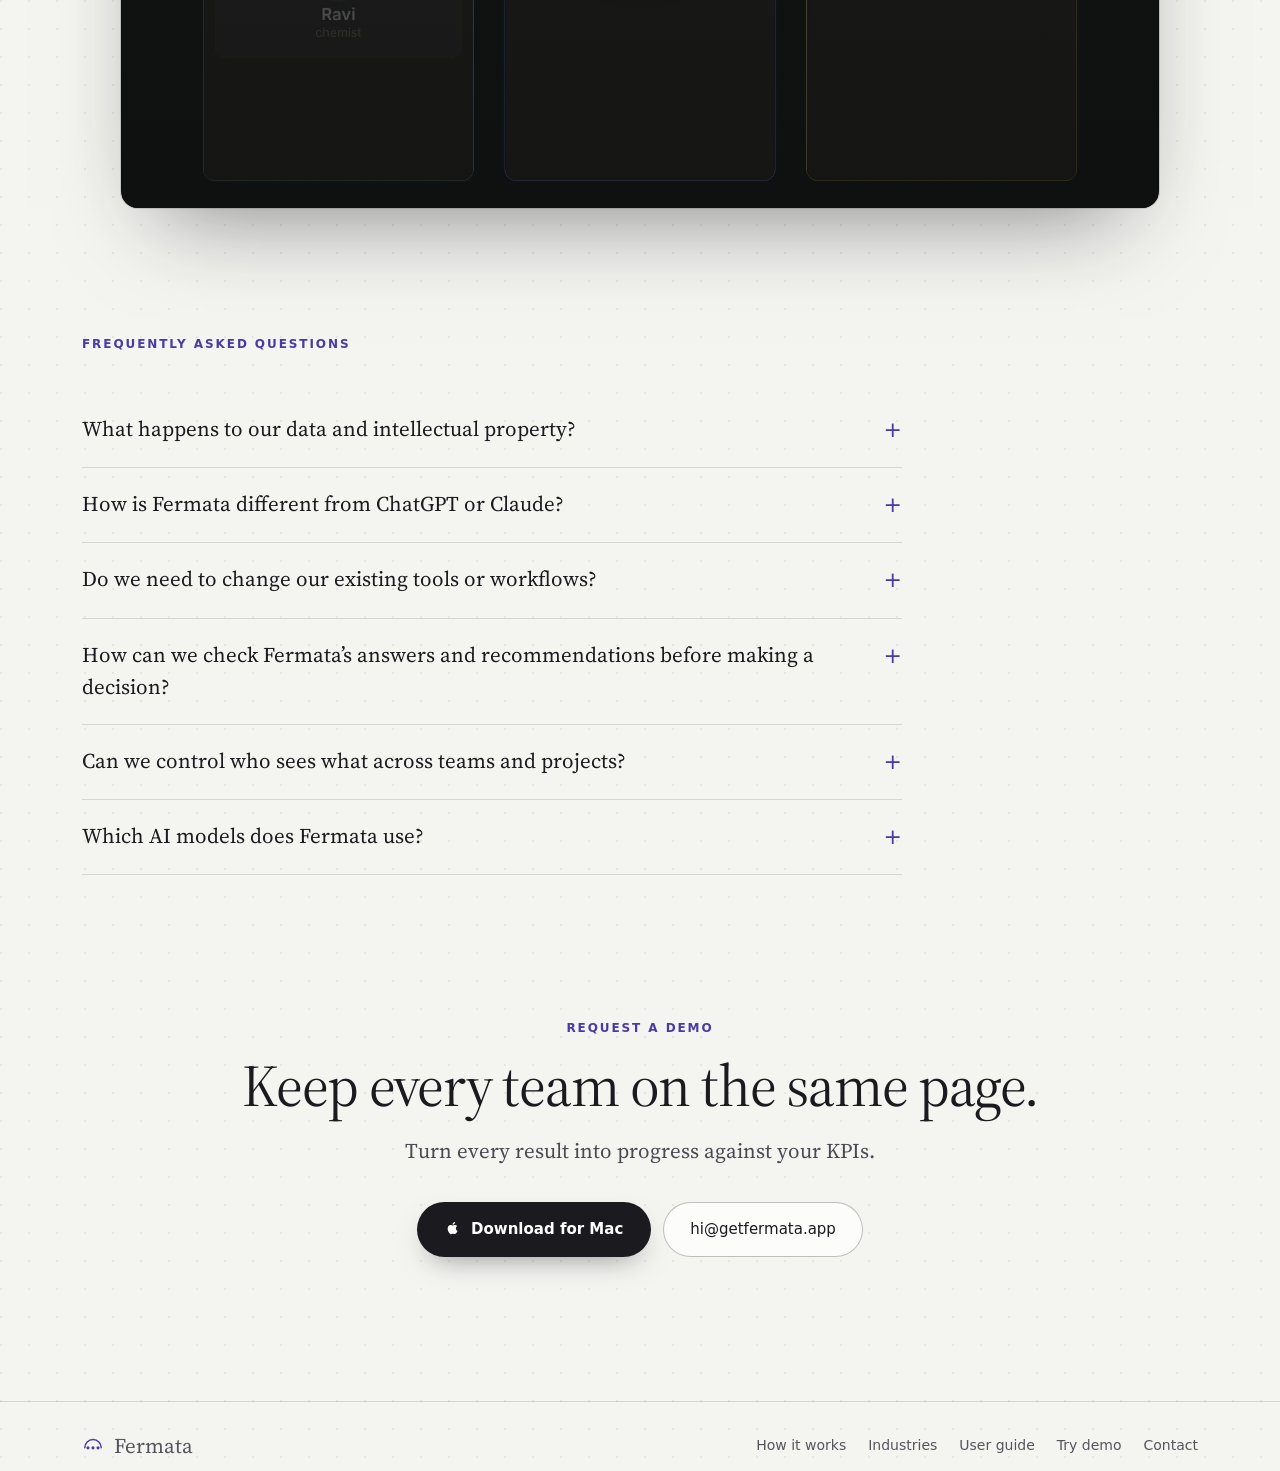
==== commit 6c36d852: "Landing page: a masthead link under the pointer brightens, and its word can be read The white pill b" ====
--- a/index.html
+++ b/index.html
@@ -101,11 +101,10 @@
     .brand { display: inline-flex; align-items: center; gap: 10px; text-decoration: none; font-family: var(--serif); font-size: 21px; }
     .brand svg { color: var(--violet); }
     .nav { display: flex; align-items: center; gap: 12px; }
-    /* the header's links: dark and a size up, so they are noticed; the one under the pointer lifts into a soft pill */
+    /* the header's links: a size up, so they are noticed. The one under the pointer brightens, as on the industries page:
+       no pill behind it, which hid the word once the masthead's words became light. */
     .nav a { font-size: 15px; font-weight: 500; text-decoration: none; color: var(--ink); padding: 7px 12px; border-radius: 999px;
       transition: background 0.2s, color 0.2s, box-shadow 0.2s; }
-    .nav a:not(.header-cta):hover, .nav a:not(.header-cta):focus-visible { color: var(--violet); background: rgba(255, 255, 255, 0.85);
-      box-shadow: 0 1px 0 rgba(26, 26, 31, 0.04), 0 6px 16px -10px rgba(74, 58, 167, 0.45); }
     .nav .header-cta { margin-left: 8px; }
     /* Industries opens a short list of the five industries under it, for the pointer and for the keyboard.
        Each goes to its own part of the industries page; Industries itself still opens that page. */
@@ -774,7 +773,7 @@
     .paper .fi.g { background: #3b8b5e; } .paper .fi.r { background: #b03a2e; }
     /* smooth purple fade: the header in light colours over the violet edge */
     .top .brand, .top .nav a { color: #eeebfa; }
-    .top .nav a:hover { color: #ffffff; }
+    .top .nav a:hover, .top .nav a:focus-visible { color: #ffffff; }
     .top .brand svg { color: #b9b0ff; }
     .top .header-cta { background: #ffffff; color: #1a1a1f !important; }
     /* the list under Industries is a white panel: its words stay dark, whatever colour the masthead's own links take */
@@ -831,7 +830,7 @@
             <li><a href="/industries/#coatings">Coatings, adhesives and polymers</a></li>
           </ul>
         </div>
-        <a class="hide-s watch" href="#how-it-works">Film</a>
+        <a class="hide-s watch" href="#how-it-works">Demo video</a>
         <!-- hidden for now: <a class="hide-s" href="/guide/">User guide</a> -->
         <a class="header-cta download" href="https://github.com/fermata-ai/fermata-releases/releases/latest">Download for Mac</a>
       </nav>
@@ -860,8 +859,8 @@
         <h1 id="hero-title"><em>SuperIntelligence</em> for Energy and Industrial Materials R&amp;D</h1>
         <p class="lede"><span class="l1">Your company’s knowledge, results and your KPIs, in one place,</span> <span class="l2">to guide each project’s direction and share what each team learns.</span></p>
         <div class="actions">
+          <a class="cta contact" href="mailto:hi@getfermata.app?subject=Fermata"><svg viewBox="0 0 24 24" aria-hidden="true"><path d="M4 6.5h16v11H4z" fill="none" stroke="currentColor" stroke-width="1.8" stroke-linejoin="round"/><path d="M4.5 7l7.5 6 7.5-6" fill="none" stroke="currentColor" stroke-width="1.8" stroke-linejoin="round"/></svg>Contact us</a>
           <a class="cta-ghost" href="https://web.getfermata.app"><svg viewBox="0 0 24 24" aria-hidden="true"><path fill="currentColor" d="M7 4.5v15a1 1 0 0 0 1.52.85l12-7.5a1 1 0 0 0 0-1.7l-12-7.5A1 1 0 0 0 7 4.5z"/></svg>Try demo</a>
-          <a class="cta-ghost contact" href="mailto:hi@getfermata.app?subject=Fermata"><svg viewBox="0 0 24 24" aria-hidden="true"><path d="M4 6.5h16v11H4z" fill="none" stroke="currentColor" stroke-width="1.8" stroke-linejoin="round"/><path d="M4.5 7l7.5 6 7.5-6" fill="none" stroke="currentColor" stroke-width="1.8" stroke-linejoin="round"/></svg>Contact us</a>
         </div>
       </div>
       <a class="more" href="#story" aria-label="Scroll down to see how it works"><span><svg viewBox="0 0 24 34" aria-hidden="true"><path d="M5 4l7 6 7-6"/><path d="M5 14l7 6 7-6"/><path d="M5 24l7 6 7-6"/></svg></span></a>
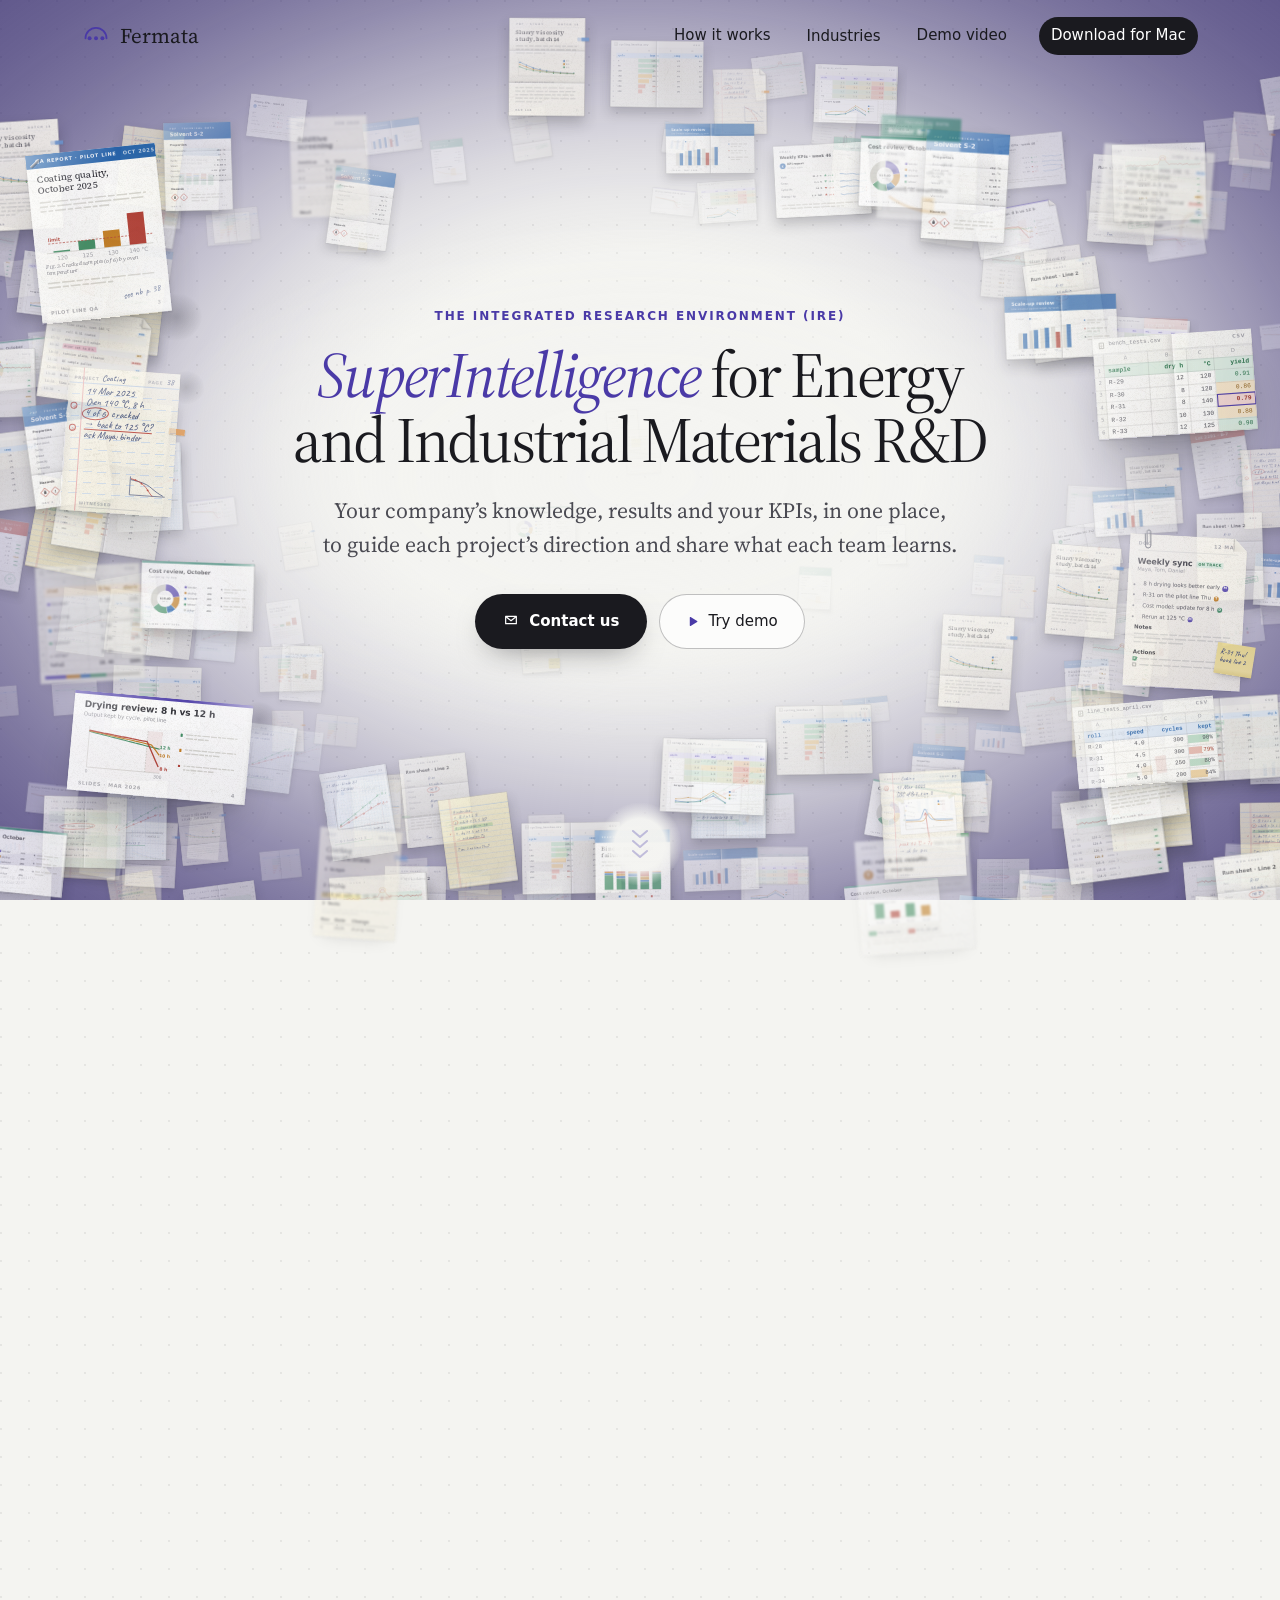
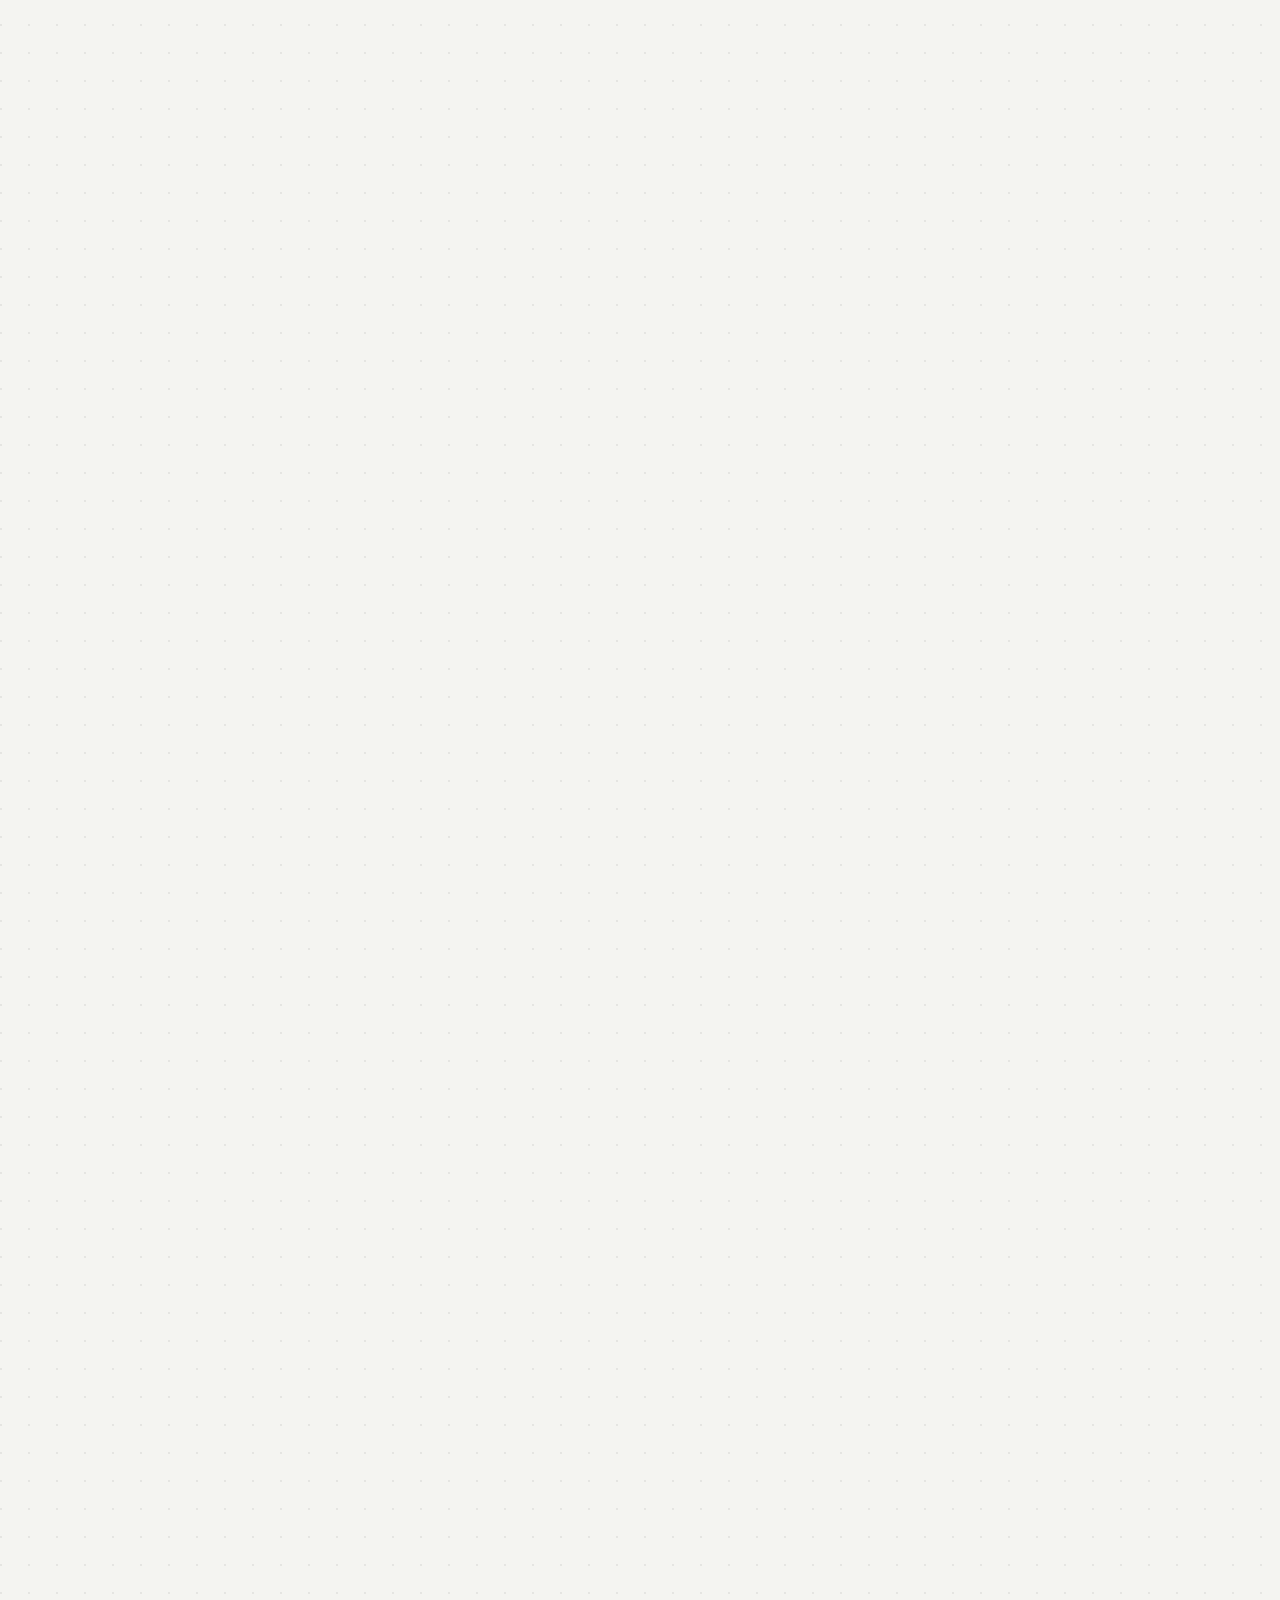
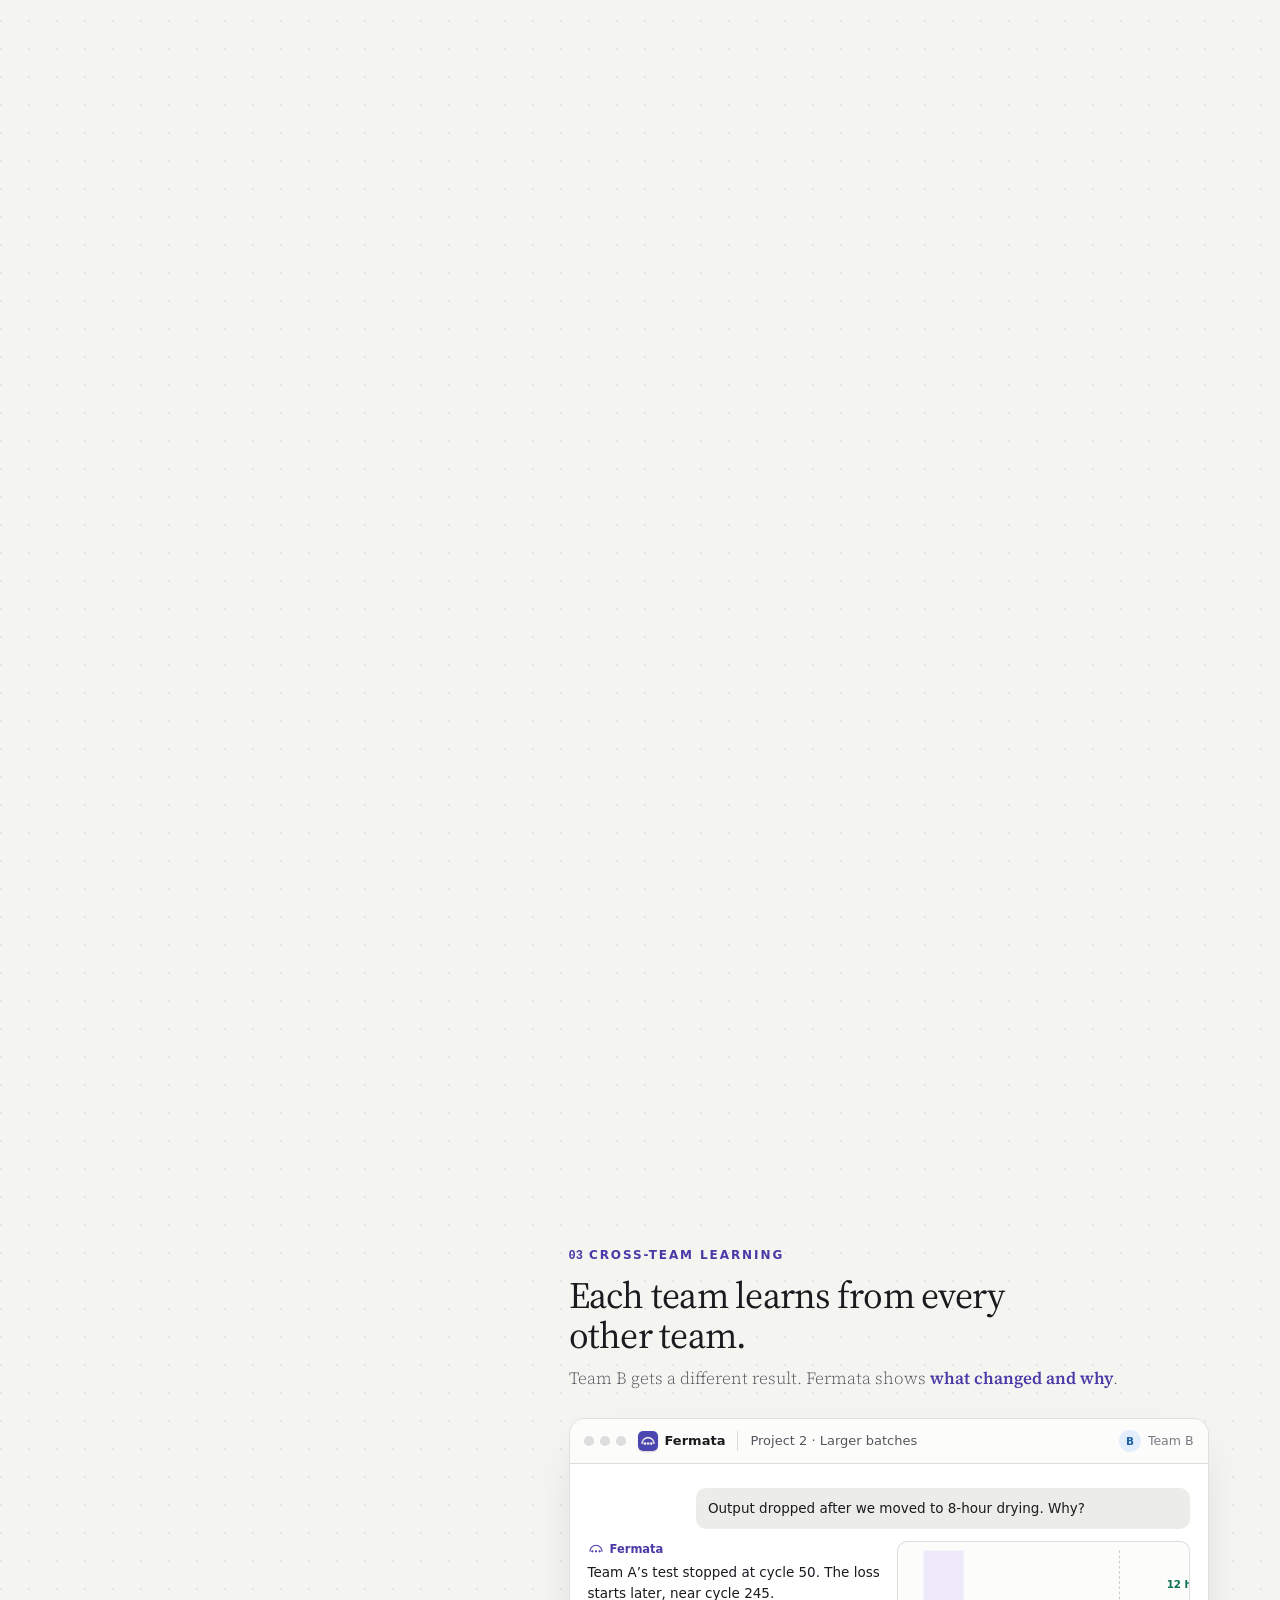
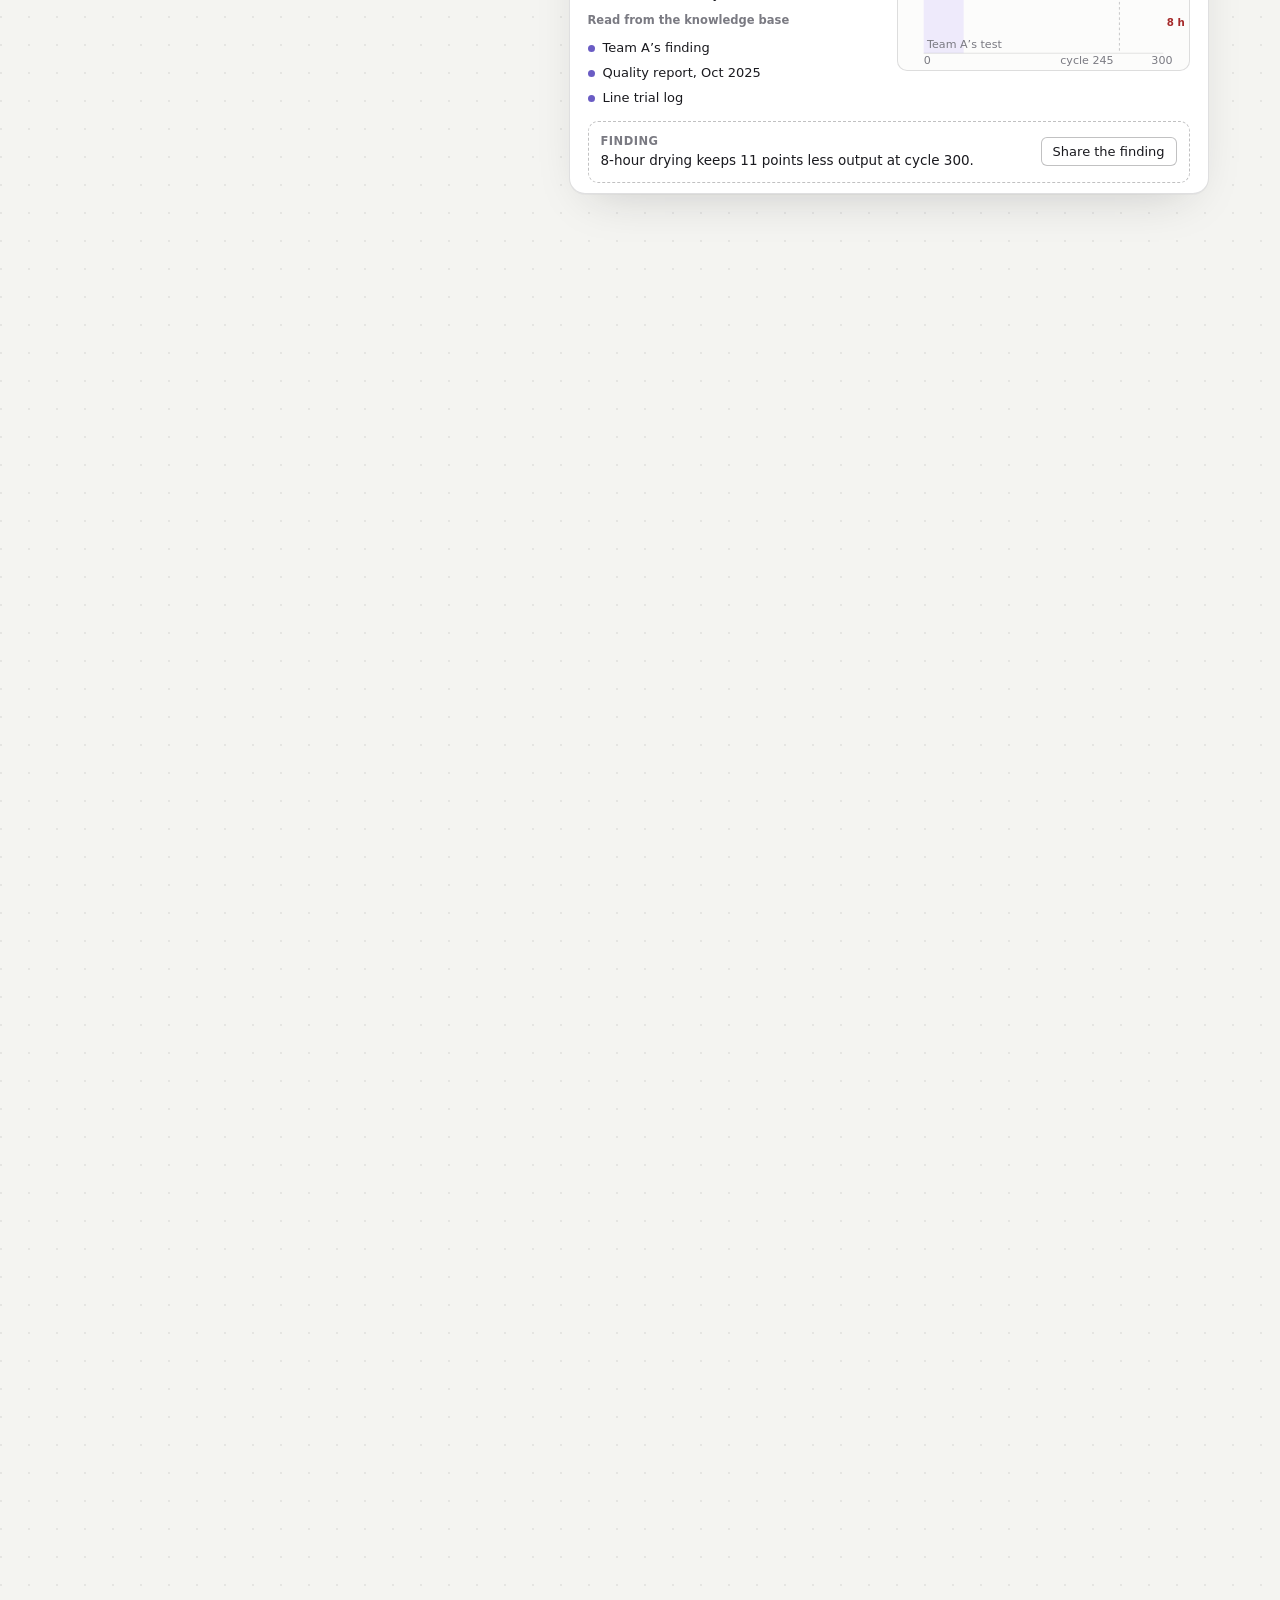
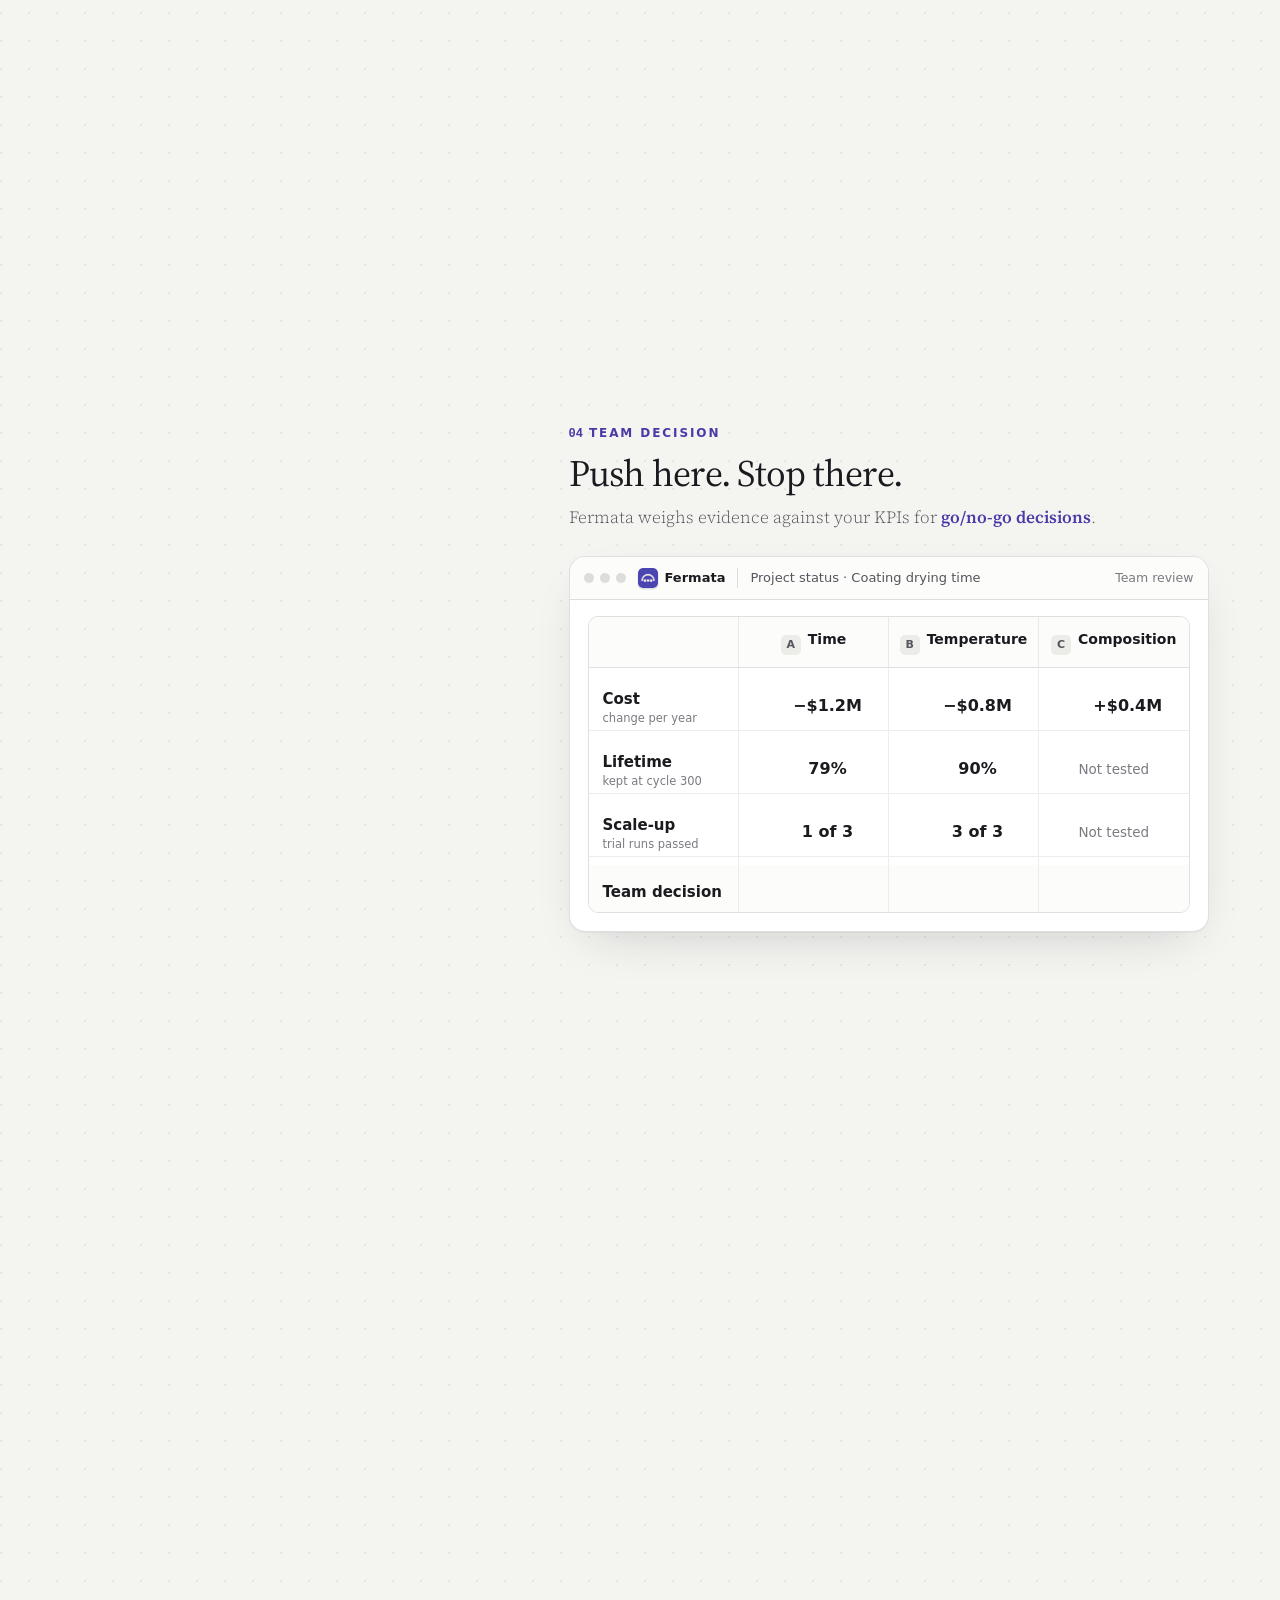
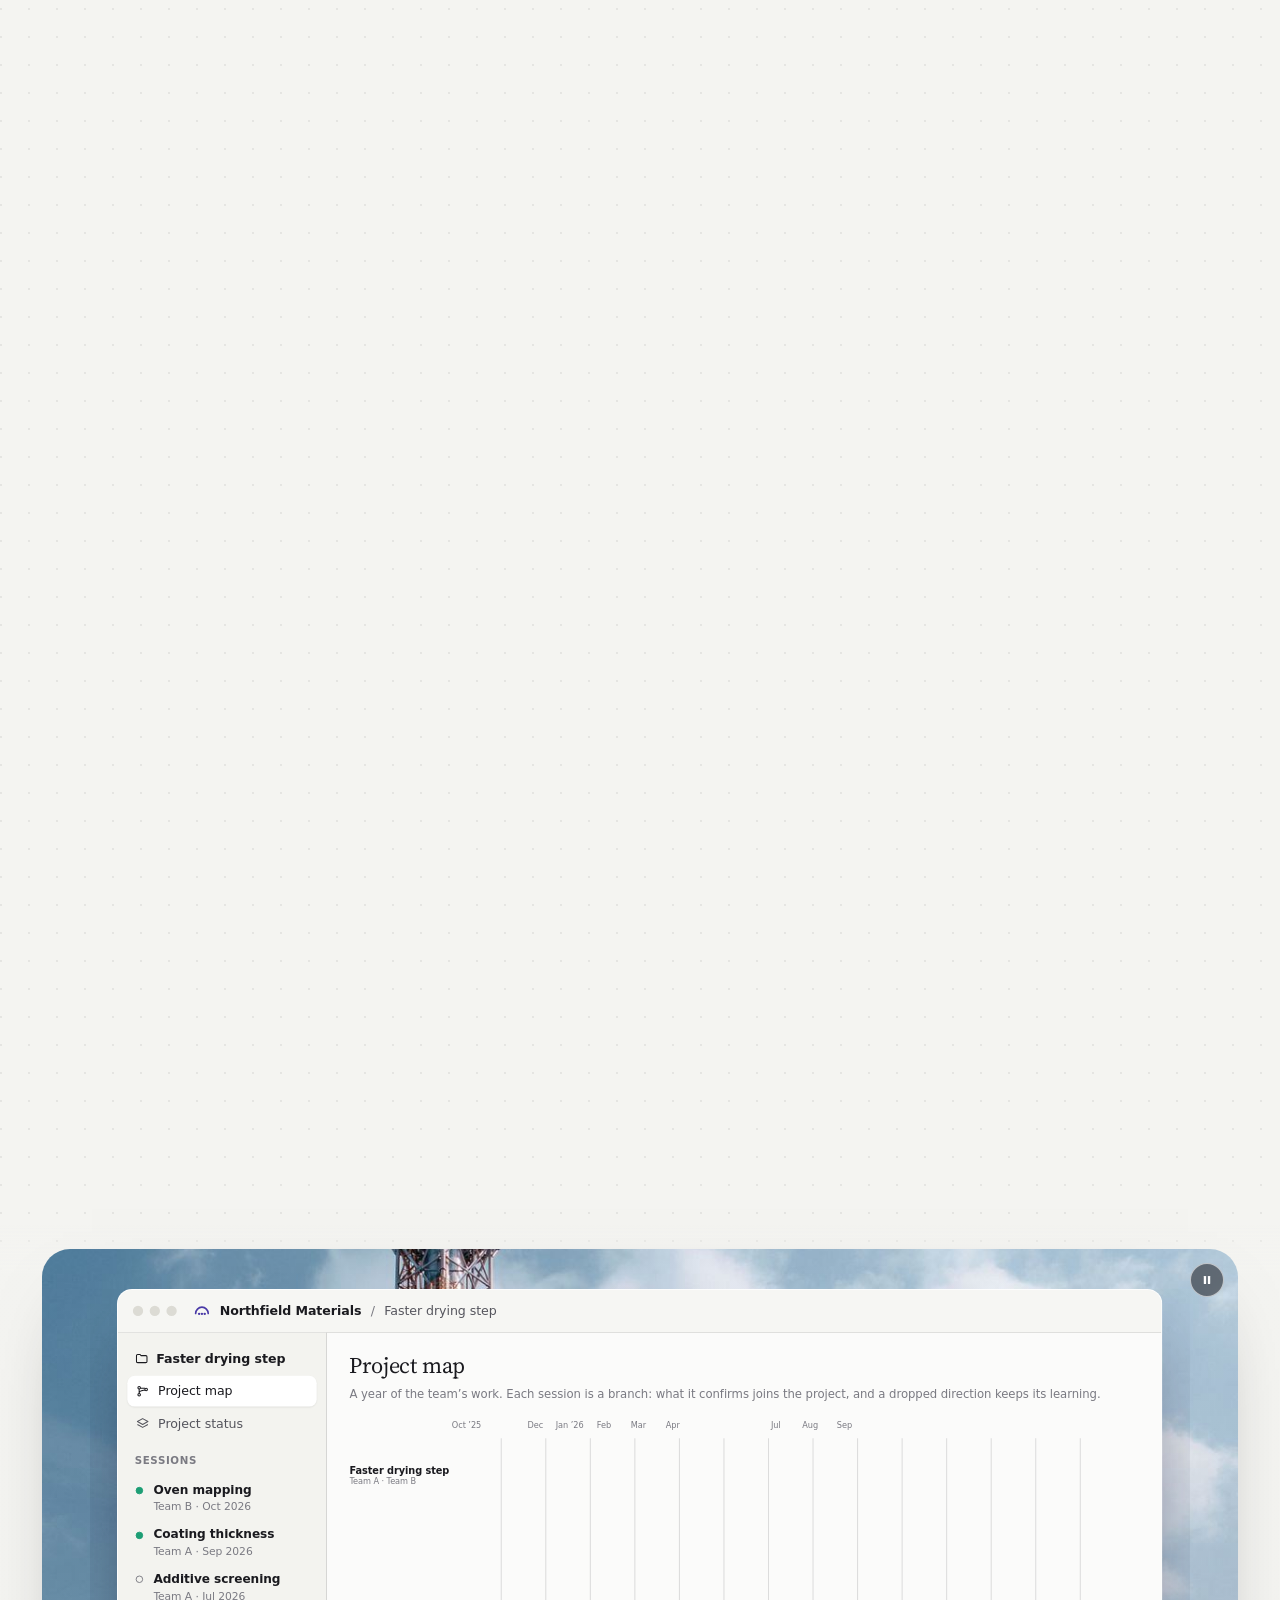
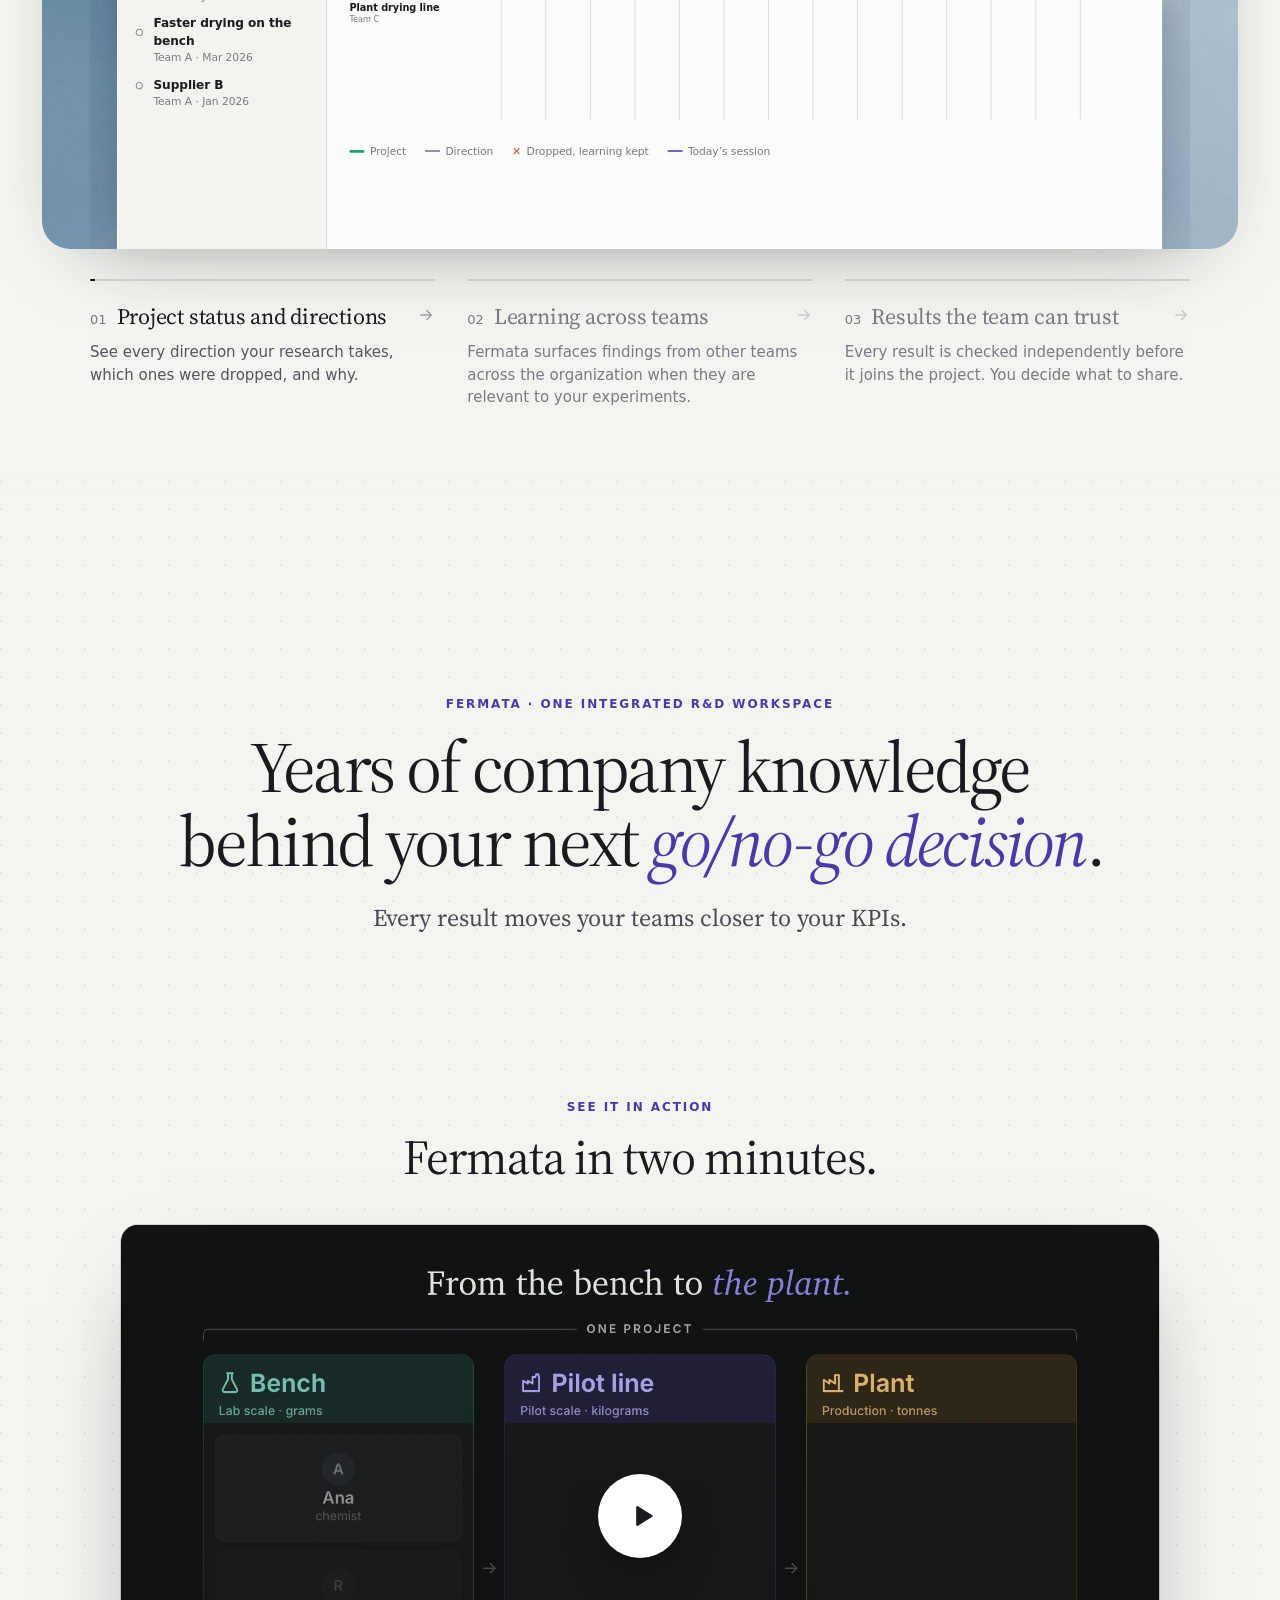
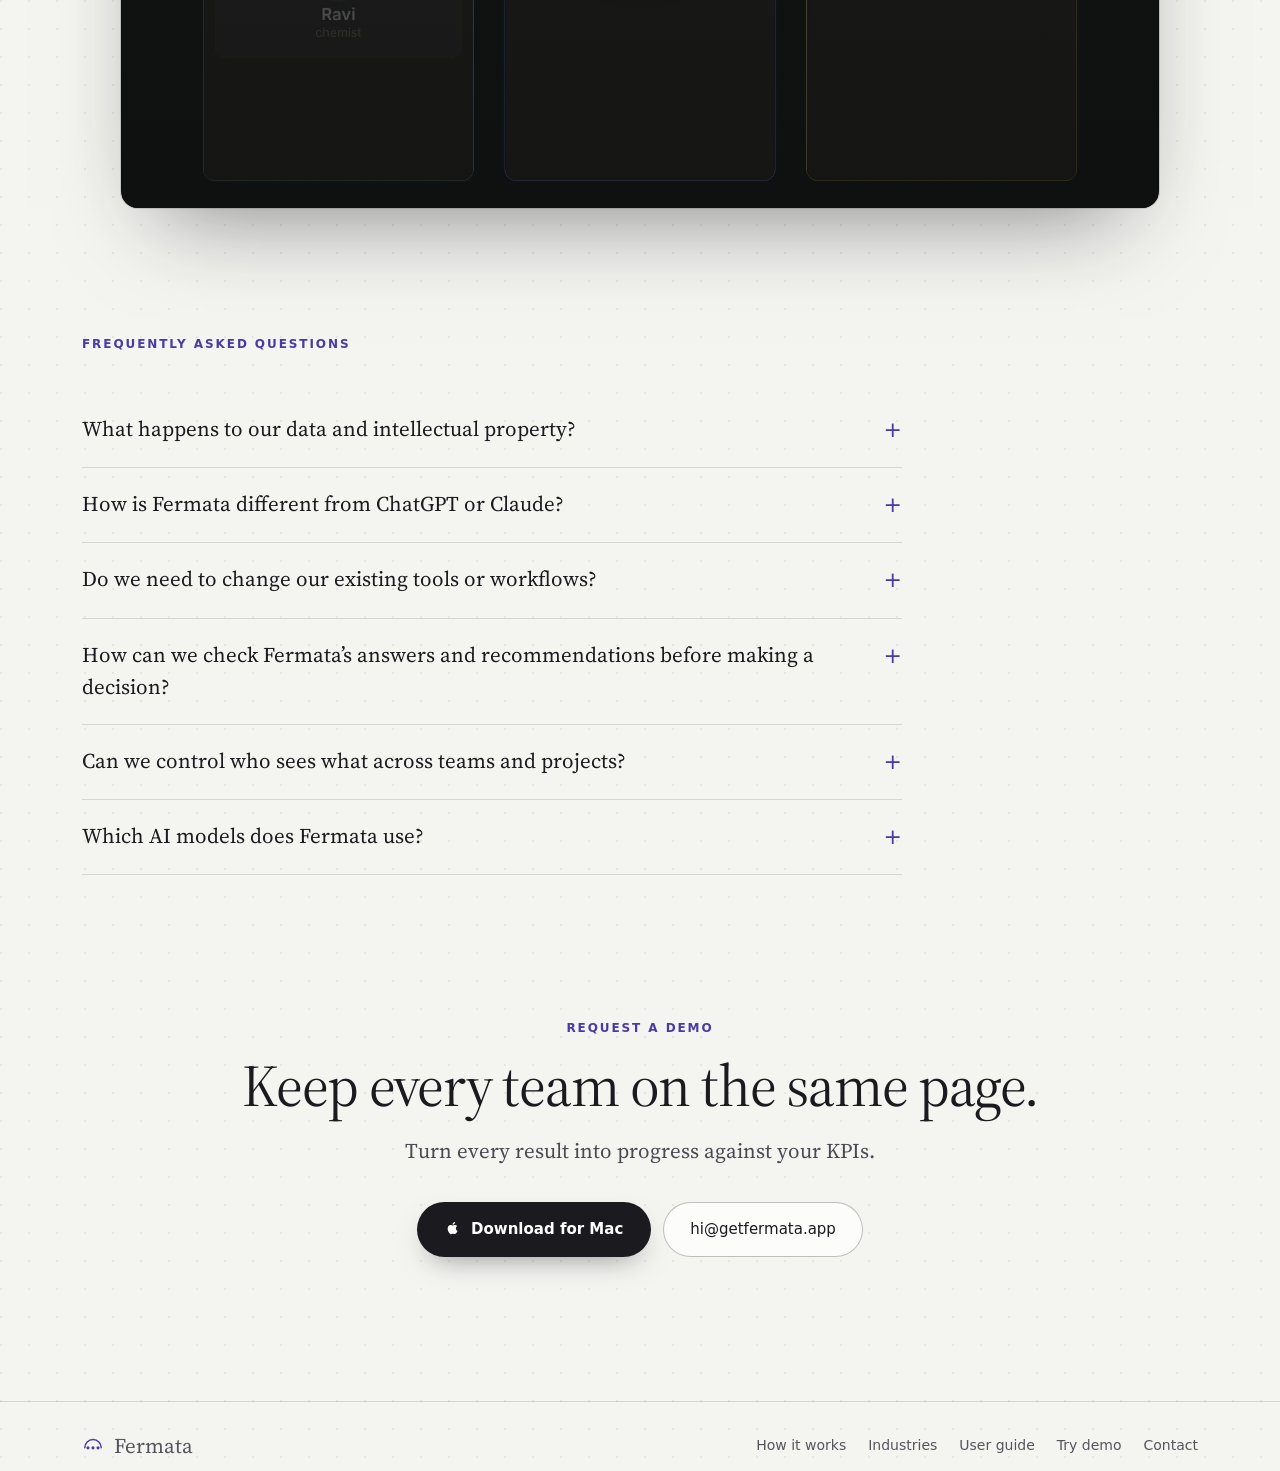
==== commit 7cbbeb07: "Landing page: the masthead is dark, as on the industries page The brand, the links and the Download " ====
--- a/index.html
+++ b/index.html
@@ -771,11 +771,12 @@
       font: 500 4.2px/1 var(--sans); color: #55555d; white-space: nowrap; }
     .paper .fi { padding: 1.3px 1px; border-radius: 0.5px; font: 700 2.8px/1 var(--sans); color: #fff; }
     .paper .fi.g { background: #3b8b5e; } .paper .fi.r { background: #b03a2e; }
-    /* smooth purple fade: the header in light colours over the violet edge */
-    .top .brand, .top .nav a { color: #eeebfa; }
-    .top .nav a:hover, .top .nav a:focus-visible { color: #ffffff; }
-    .top .brand svg { color: #b9b0ff; }
-    .top .header-cta { background: #ffffff; color: #1a1a1f !important; }
+    /* the masthead reads as it does on the industries page: dark words and a black button. Over this page's violet top the
+       words are the full ink, since the grey used on plain paper is too faint here; the one under the pointer is underlined. */
+    .top .nav a { color: var(--ink); }
+    .top .nav > a:not(.header-cta):hover, .top .nav > a:not(.header-cta):focus-visible, .top .has-menu > a:hover, .top .has-menu > a:focus-visible,
+    .top .has-menu:hover > a { text-decoration: underline; text-decoration-thickness: 1.5px; text-underline-offset: 6px; }
+    .top .nav .header-cta { color: var(--white); }
     /* the list under Industries is a white panel: its words stay dark, whatever colour the masthead's own links take */
     .top .nav .menu a { color: var(--ink-2); }
     .top .nav .menu a:hover, .top .nav .menu a:focus-visible { color: var(--violet); }
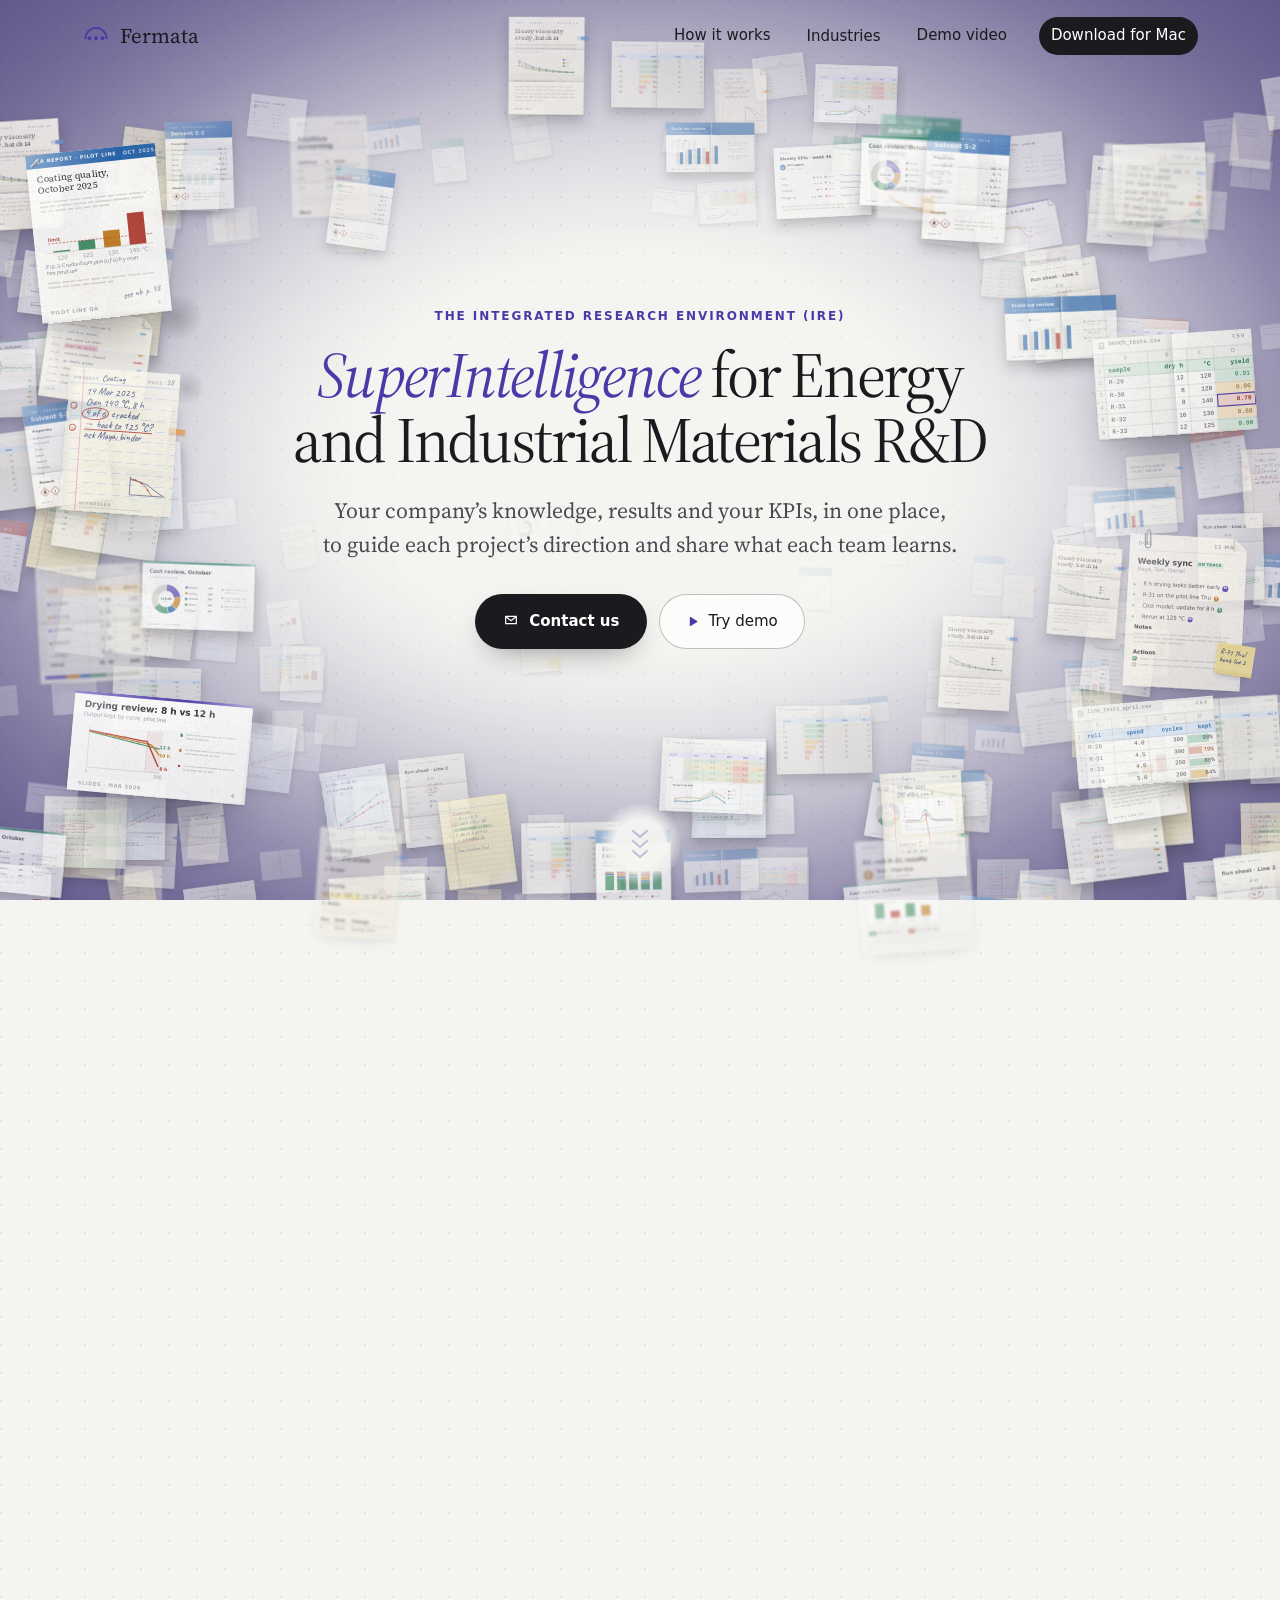
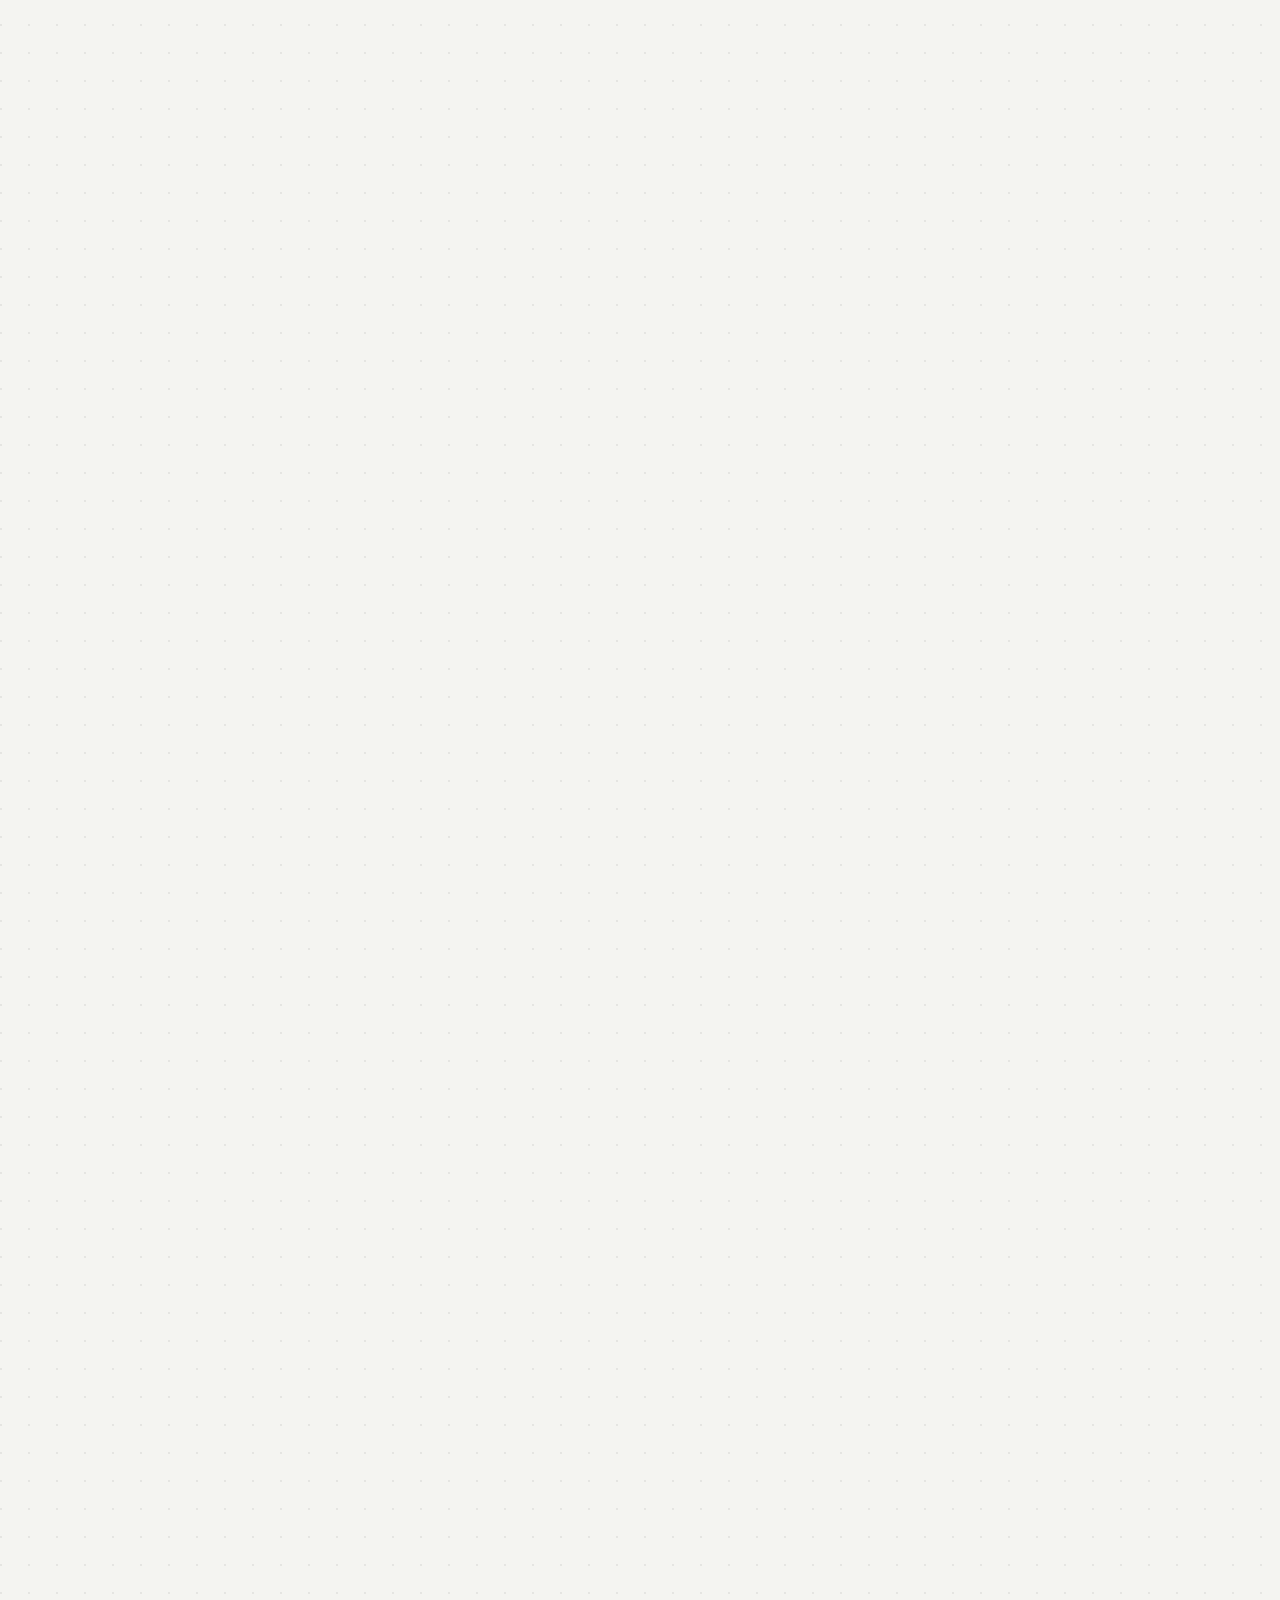
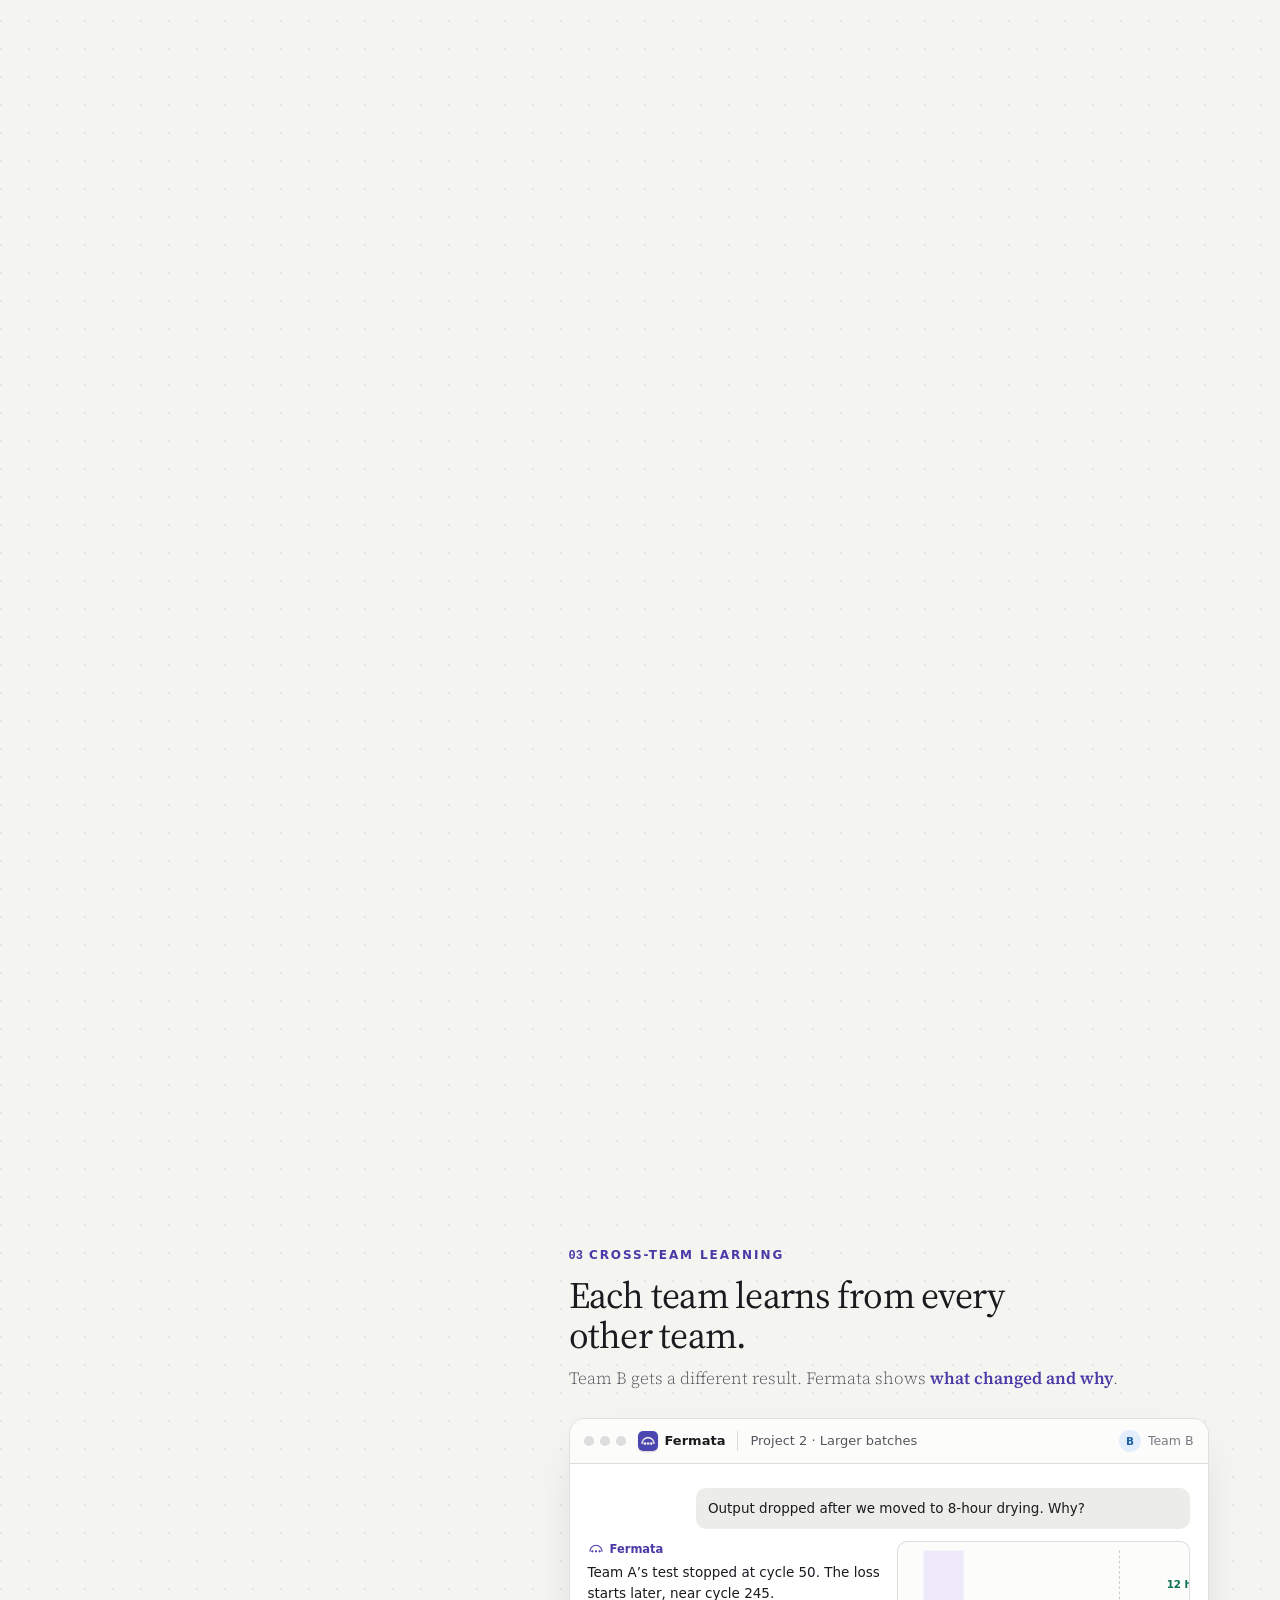
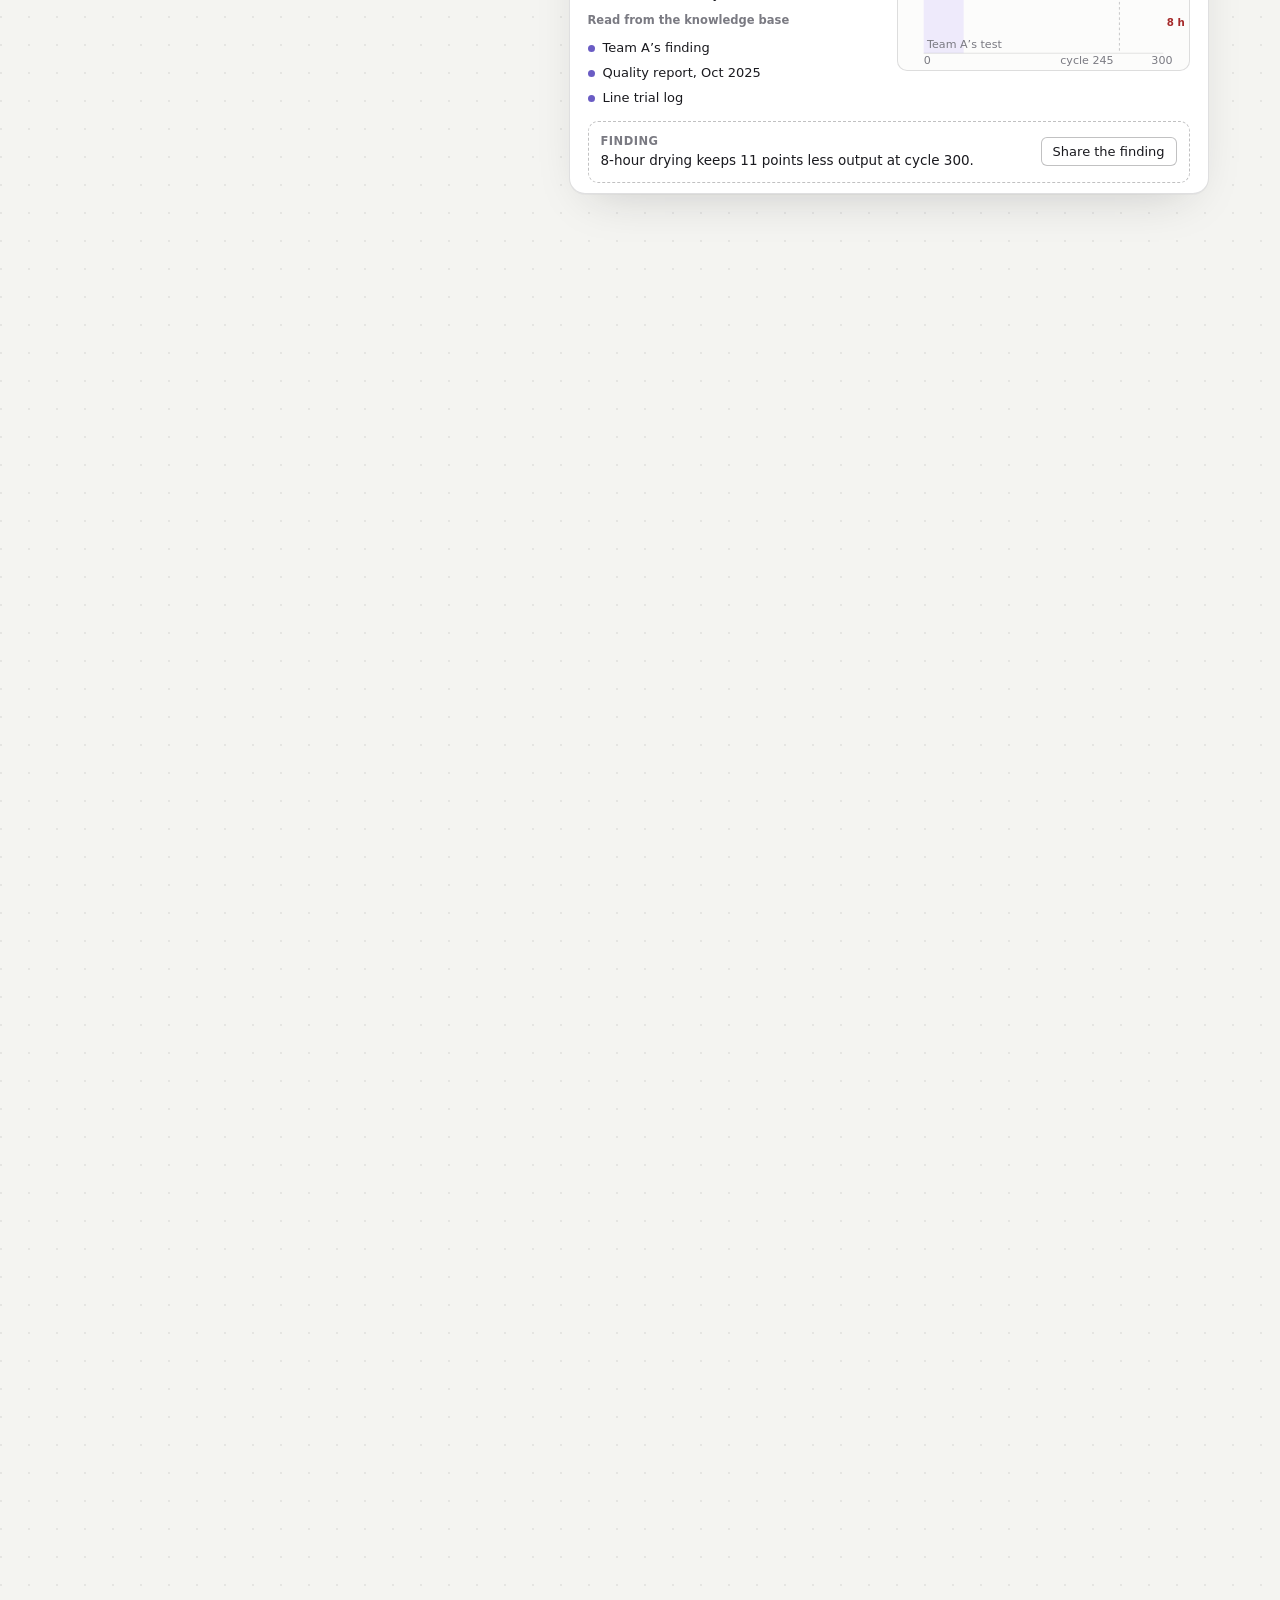
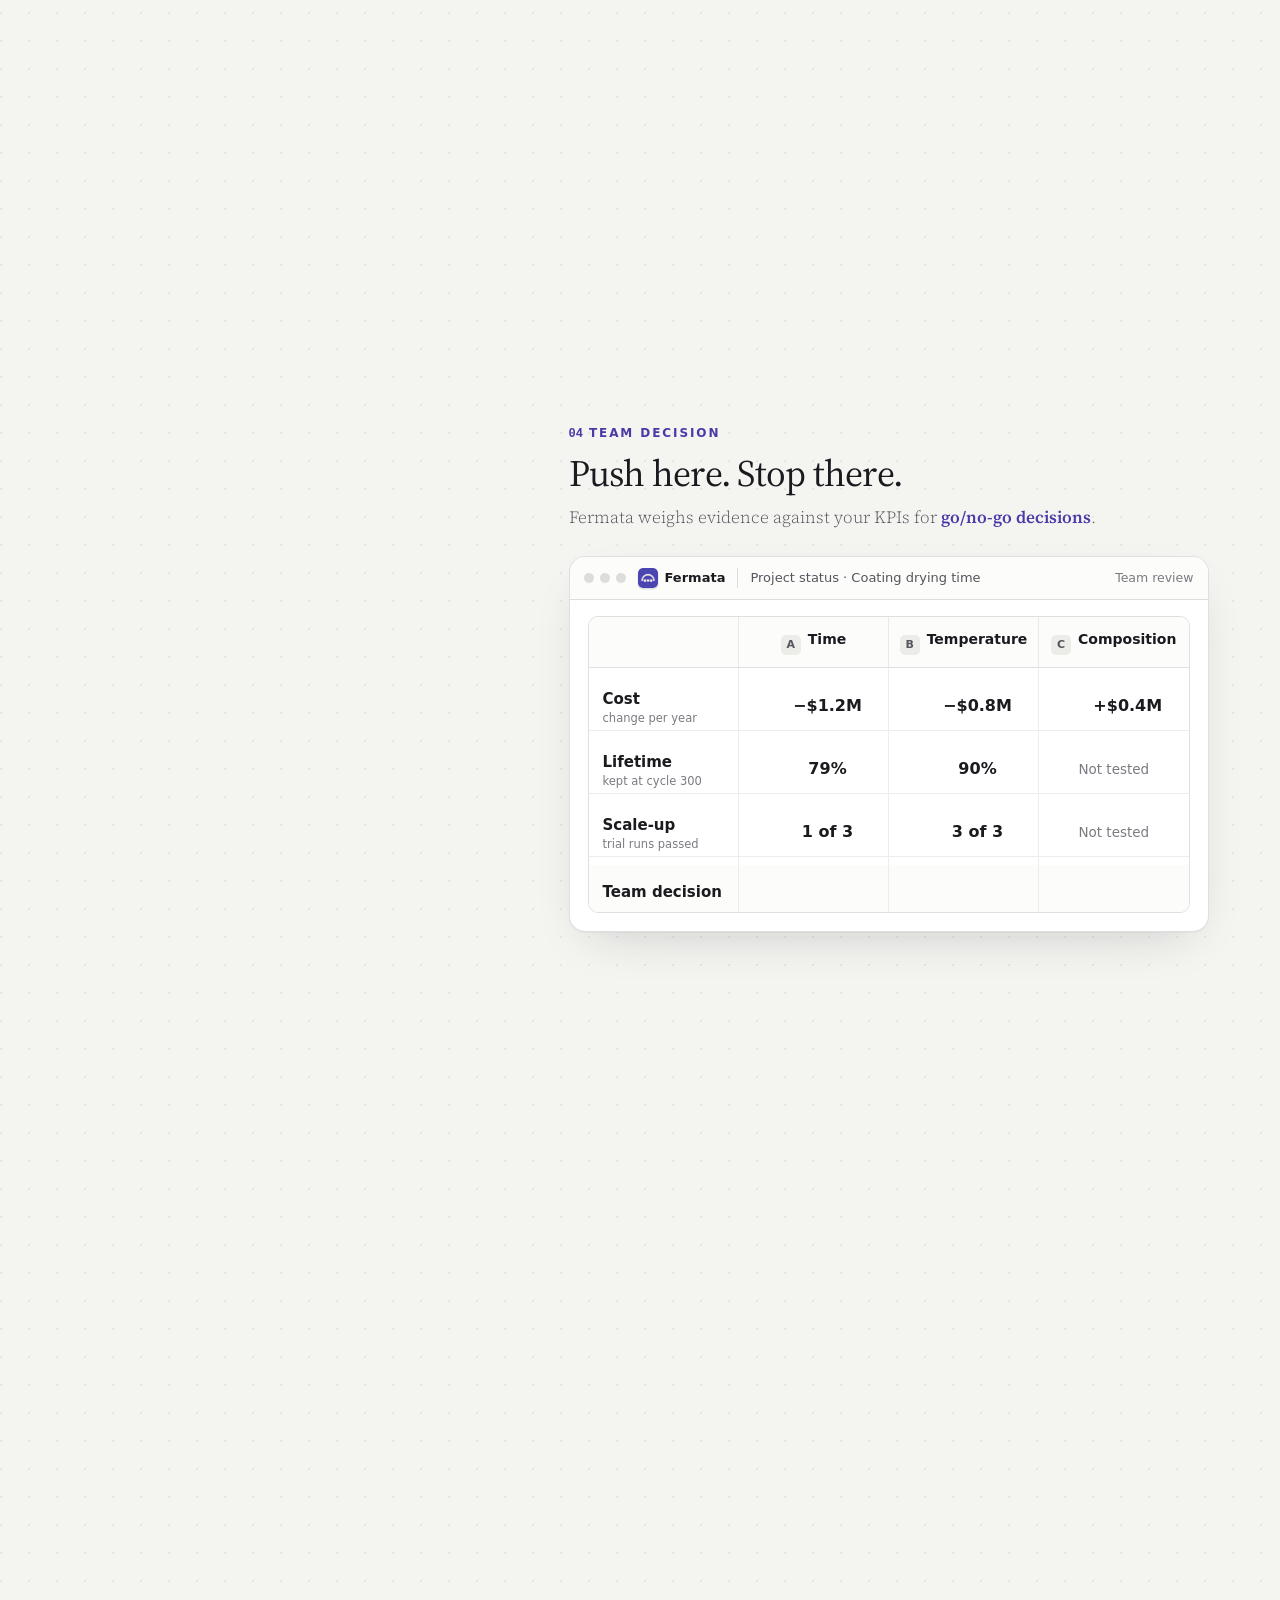
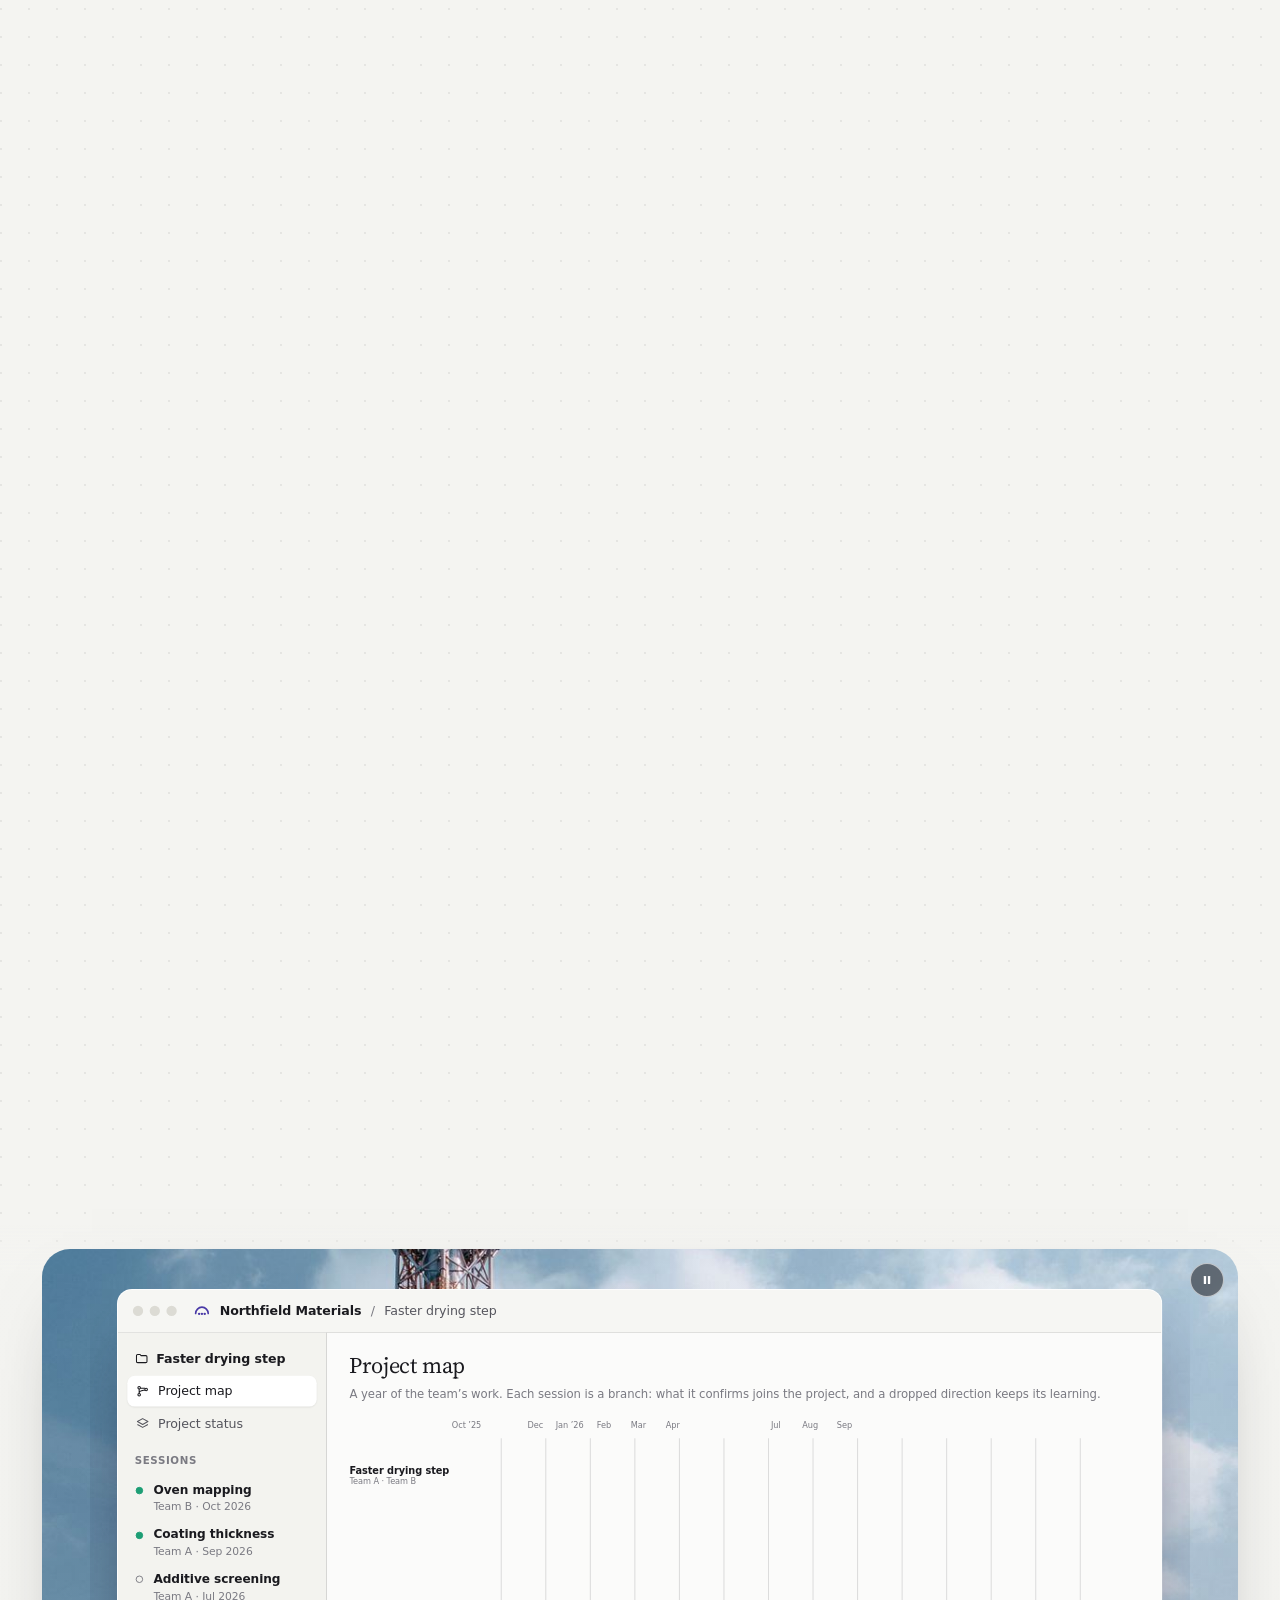
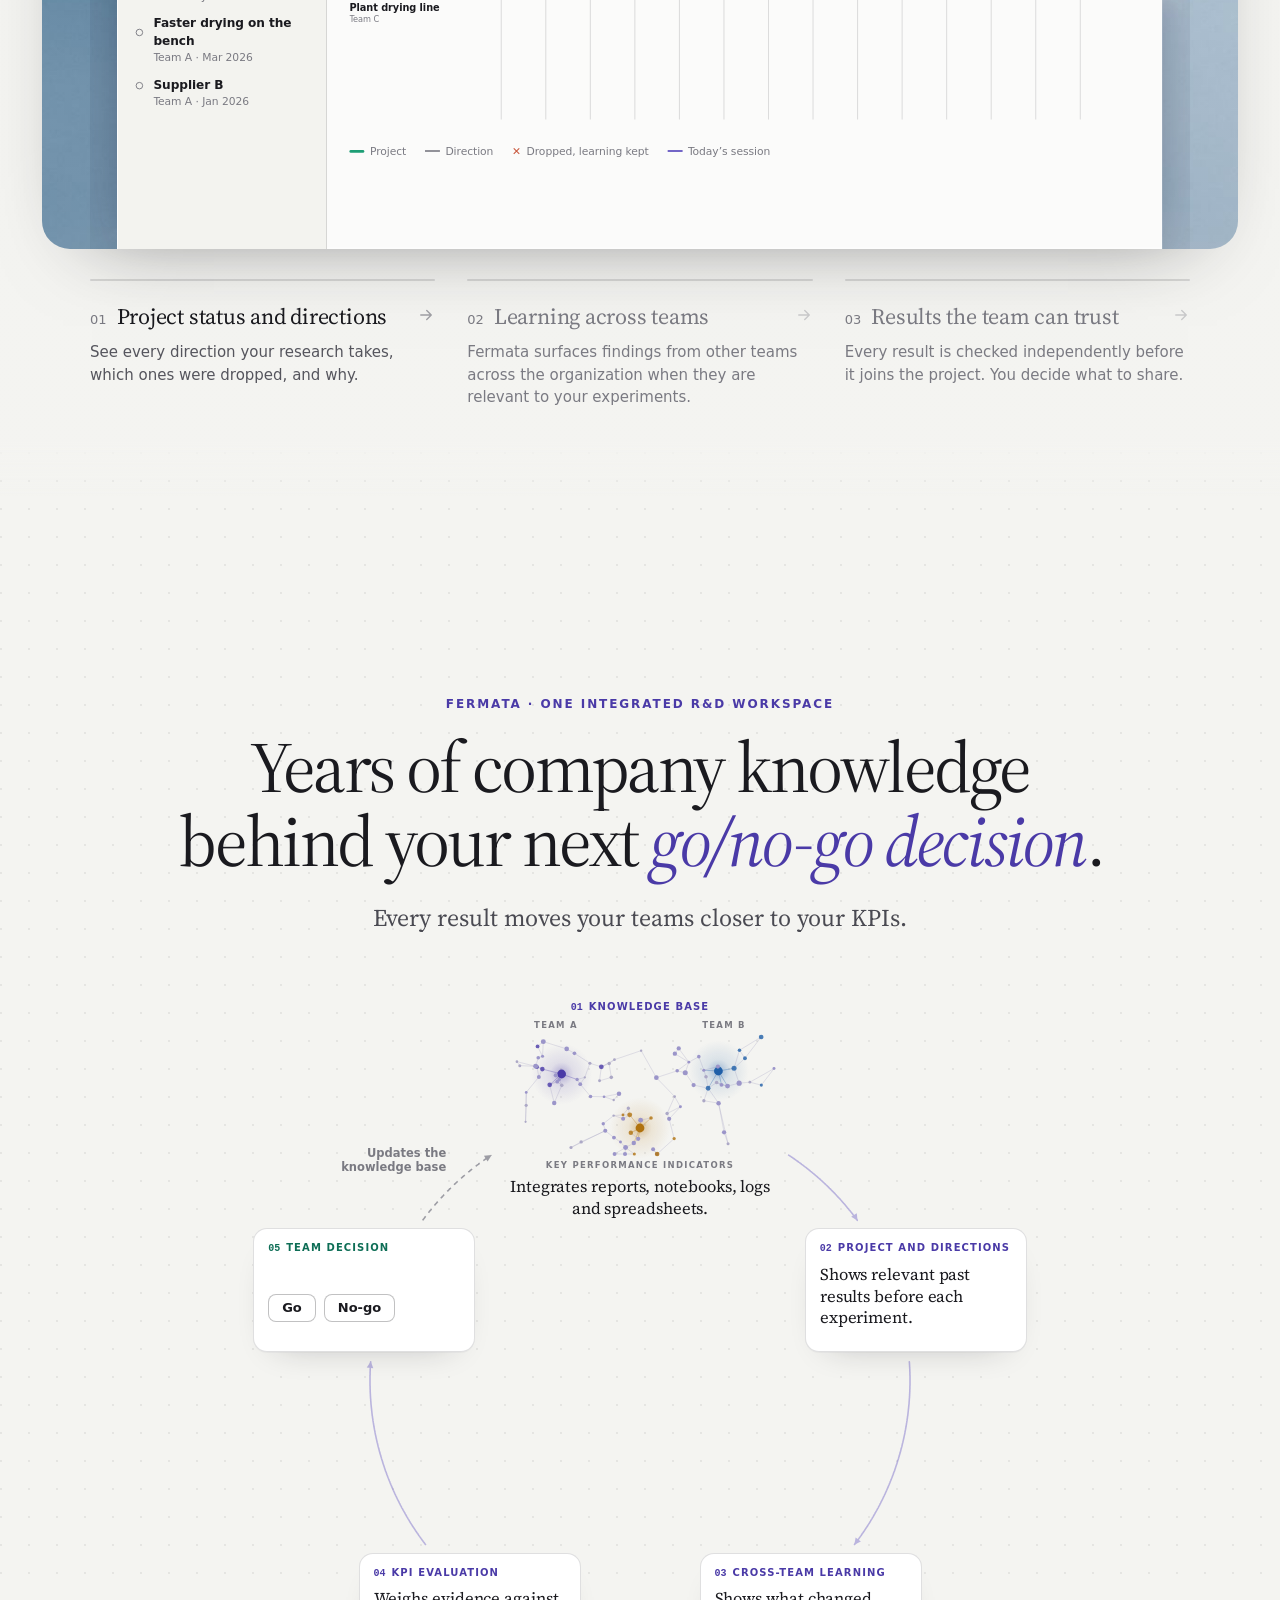
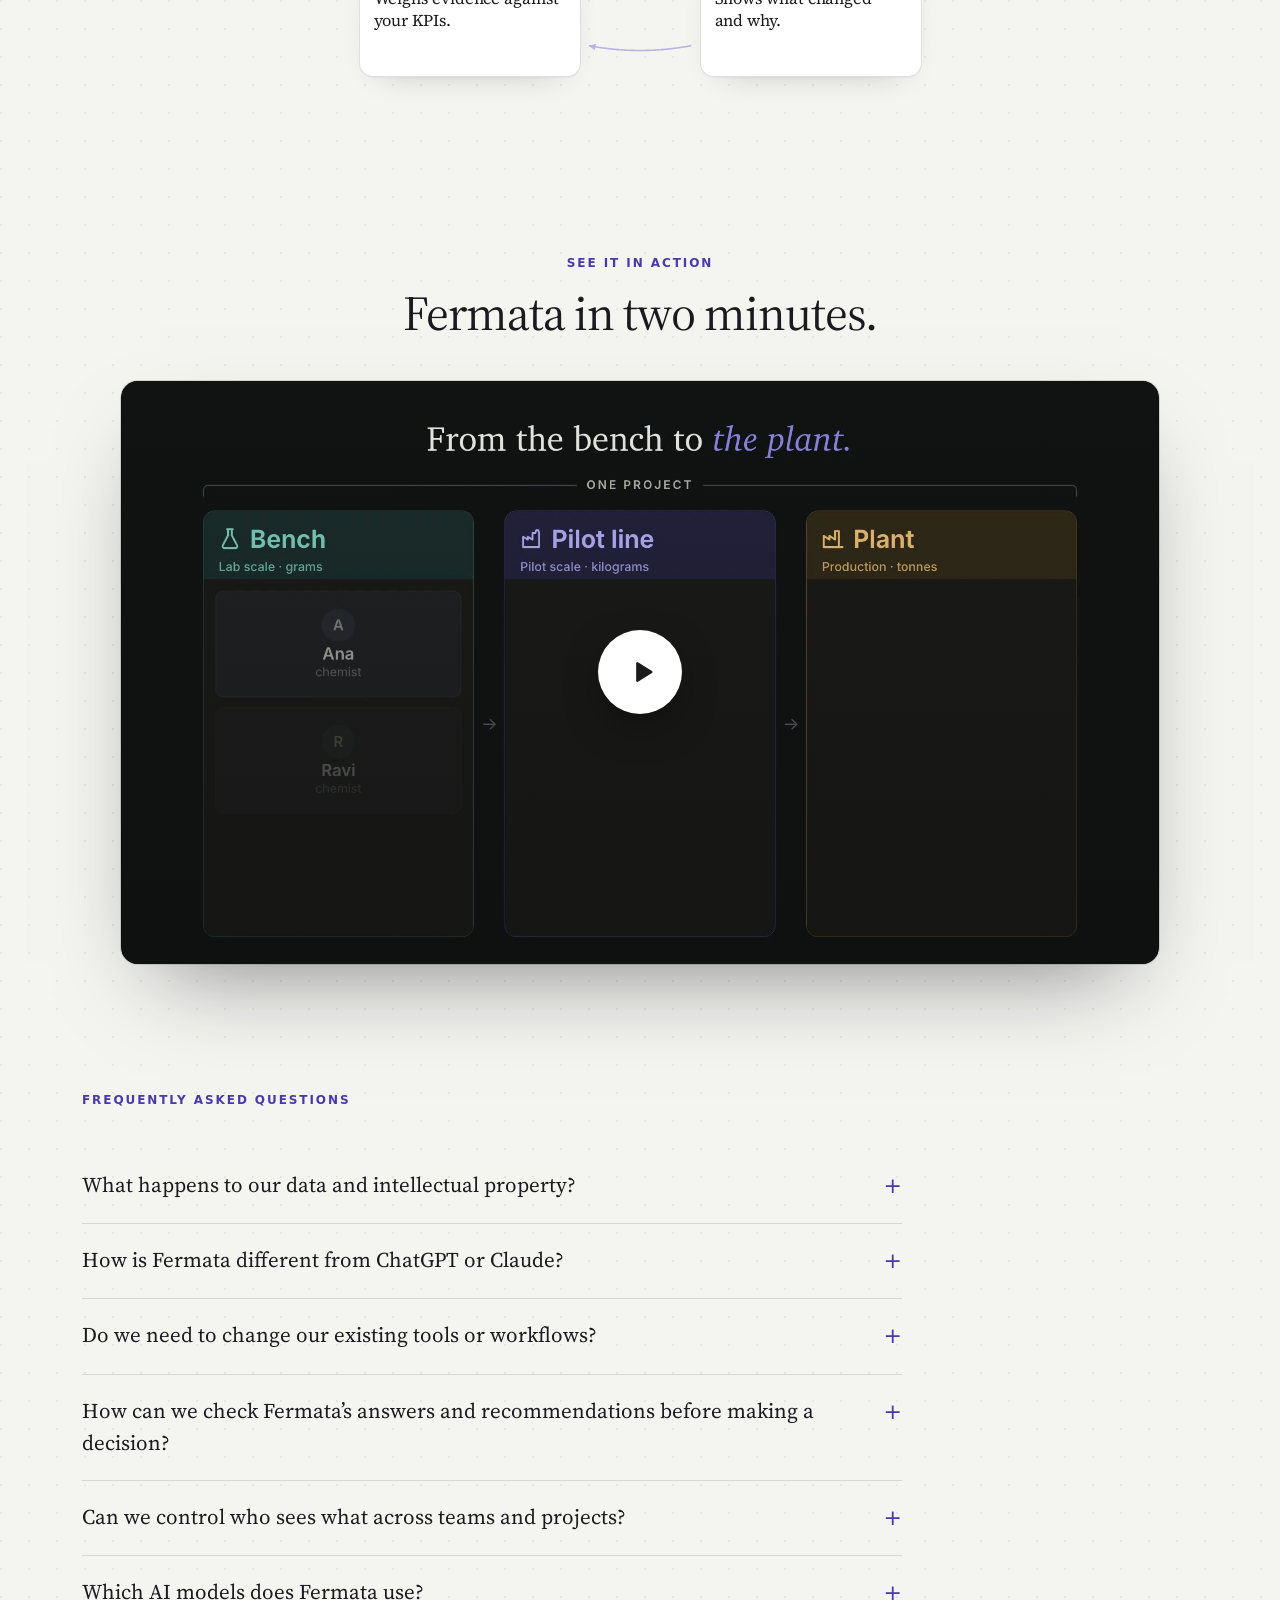
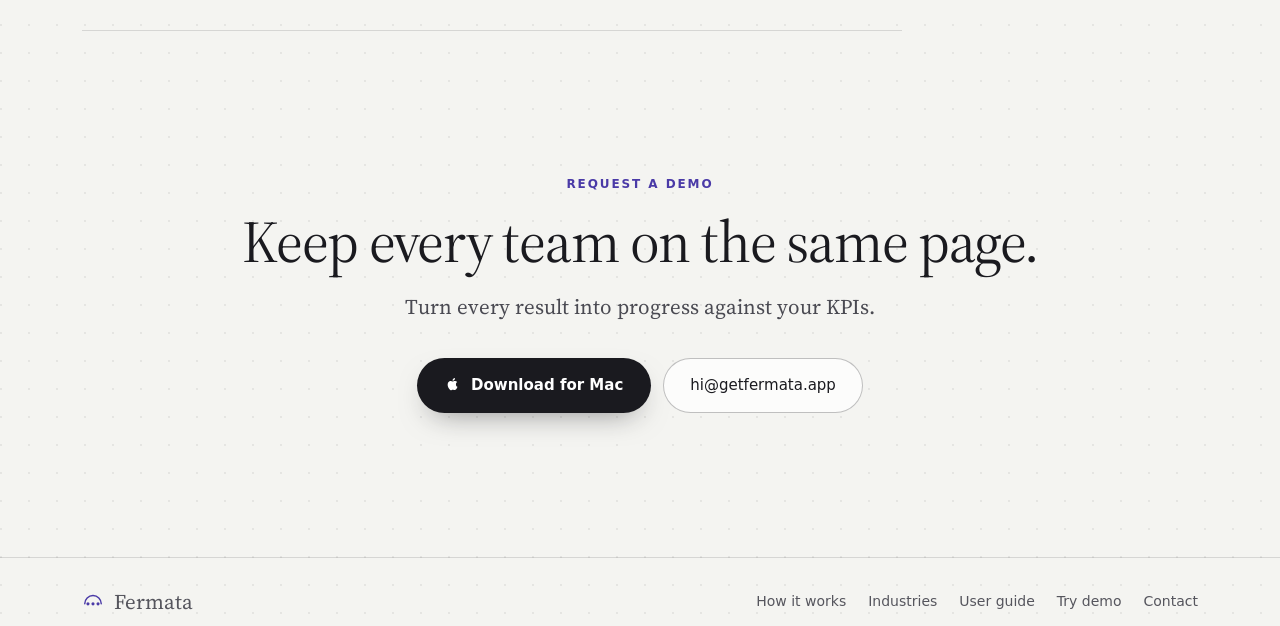
==== commit 5f4a7b8e: "Merge remote-tracking branch 'origin/main' into shubham/landing-loop # Conflicts: #	index.html" ====
--- a/index.html
+++ b/index.html
@@ -771,6 +771,94 @@
       font: 500 4.2px/1 var(--sans); color: #55555d; white-space: nowrap; }
     .paper .fi { padding: 1.3px 1px; border-radius: 0.5px; font: 700 2.8px/1 var(--sans); color: #fff; }
     .paper .fi.g { background: #3b8b5e; } .paper .fi.r { background: #b03a2e; }
+    /* ---------- the loop under the summary (23 Nov, the team's pick B, made round): the knowledge base feeds the project,
+       the teams learn from each other, the evidence is weighed against the KPIs, the team decides, and the decision goes
+       back into the knowledge base. Its own names (lp-) and its own script at the end of the page. Wide screens get the
+       circle; narrow screens, and the page without its script, get one column with the arrow back up the left side. */
+    .lp { position: relative; isolation: isolate; max-width: 460px; margin: clamp(44px, 7vh, 72px) auto 0; padding: 0 0 44px 30px;
+      display: flex; flex-direction: column; gap: 34px; text-align: left; }
+    .lp.lp-ring { max-width: 1040px; padding: 0; display: block; }
+    html:not(.js) .lp { padding: 0; }
+    .lp-wires { position: absolute; left: 0; top: 0; overflow: visible; pointer-events: none; z-index: 1; }
+    .lp-blk { position: relative; z-index: 3; }
+    .lp-ring .lp-blk { position: absolute; left: 0; top: 0; }
+    /* a step: a small window, like the story's, with its eyebrow and what Fermata does */
+    .lp-card { padding: 12px 14px 13px; background: var(--white); border: 1px solid var(--line); border-radius: 14px;
+      box-shadow: 0 0 0 0 rgba(106, 92, 196, 0), 0 1px 0 rgba(26, 26, 31, 0.03), 0 14px 36px -24px rgba(26, 26, 31, 0.32);
+      display: flex; flex-direction: column; align-items: flex-start; gap: 7px; transition: border-color 0.7s var(--ease), box-shadow 0.7s var(--ease); }
+    .lp-ring .lp-card { width: 222px; padding: 13px 14px 14px; gap: 8px; }
+    /* the step that holds the record just now */
+    .lp-card.lp-lit { border-color: var(--violet-line); box-shadow: 0 0 0 4px rgba(106, 92, 196, 0.09), 0 1px 0 rgba(26, 26, 31, 0.03), 0 14px 36px -24px rgba(26, 26, 31, 0.32); }
+    .lp-dec.lp-lit { border-color: var(--green-line); box-shadow: 0 0 0 4px rgba(29, 158, 117, 0.1), 0 1px 0 rgba(26, 26, 31, 0.03), 0 14px 36px -24px rgba(26, 26, 31, 0.32); }
+    .lp-lbl { margin: 0; font-size: 10px; font-weight: 600; letter-spacing: 0.11em; text-transform: uppercase; color: var(--violet); line-height: 1.25; }
+    .lp-lbl .lp-n { font-family: var(--mono); letter-spacing: 0; margin-right: 6px; }
+    .lp-ring .lp-card .lp-lbl { white-space: nowrap; }
+    .lp-does { margin: 0; font-family: var(--serif); font-weight: 400; font-size: 15.5px; line-height: 1.34; letter-spacing: -0.005em; color: var(--ink); text-wrap: pretty; }
+    .lp-ring .lp-does { font-size: 16.5px; line-height: 1.32; }
+    .lp-chip { display: inline-flex; align-items: center; gap: 6px; border-radius: 6px; padding: 3px 8px; font-size: 12px; font-weight: 500; line-height: 1.3;
+      background: var(--sunk); color: var(--ink-2); opacity: 0; translate: 0 4px; transition: opacity 0.5s var(--ease), translate 0.5s var(--ease); }
+    .lp-chip::before { content: ""; width: 6px; height: 6px; border-radius: 50%; background: currentColor; flex: none; }
+    .lp-vi { background: var(--violet-soft); color: var(--violet); }
+    .lp-am { background: var(--amber-soft); color: var(--amber); }
+    .lp-ok { background: var(--green-soft); color: var(--green); }
+    .lp-s-kpi .lp-c-kpi, .lp-s-wait .lp-c-wait, .lp-s-go .lp-c-go, html:not(.js) .lp-c-kpi, html:not(.js) .lp-c-wait { opacity: 1; translate: 0 0; }
+    .lp-slot { display: grid; }
+    .lp-slot > * { grid-area: 1 / 1; justify-self: start; }
+    /* the team's step: theirs, not Fermata's, so it takes the decision's green */
+    .lp-dec .lp-lbl { color: var(--green); }
+    .lp-btns { display: flex; gap: 8px; }
+    .lp-btn { display: inline-flex; align-items: center; gap: 6px; margin: 0; border: 1px solid var(--line-2); background: var(--white); border-radius: 8px; padding: 5px 13px;
+      font: 600 13px/1.3 var(--sans); color: var(--ink); transition: background-color 0.35s, border-color 0.35s, color 0.35s, opacity 0.5s, scale 0.15s; }
+    button.lp-btn { cursor: pointer; -webkit-appearance: none; appearance: none; }
+    .lp-btn svg { width: 0; height: 12px; margin-right: -6px; opacity: 0; transition: opacity 0.3s; }
+    .lp-s-go .lp-go { background: var(--green); border-color: var(--green); color: var(--white); }
+    .lp-s-go .lp-go svg { width: 12px; margin-right: 0; opacity: 1; }
+    .lp-s-go .lp-nogo { opacity: 0.4; }
+    .lp-s-press .lp-go { scale: 0.95; }
+    /* the pointer that presses Go, and the ring its click leaves (the page's own) */
+    .lp-cur { position: absolute; left: 0; top: 0; z-index: 5; width: 22px; height: 22px; margin: -3px 0 0 -5px; pointer-events: none; opacity: 0; transition: opacity 0.4s;
+      filter: drop-shadow(0 2px 3px rgba(26, 26, 31, 0.35)); will-change: transform; }
+    .lp-cur svg { display: block; width: 100%; height: 100%; }
+    .lp-cur path { fill: var(--ink); stroke: var(--white); stroke-width: 1.4; stroke-linejoin: round; }
+    .lp-s-ptr .lp-cur { opacity: 1; }
+    .lp-tap { position: absolute; z-index: 4; width: 34px; height: 34px; margin: -17px 0 0 -17px; border-radius: 50%; border: 2px solid var(--violet-2);
+      background: rgba(106, 92, 196, 0.12); pointer-events: none; opacity: 0; }
+    .lp-s-tap .lp-tap { animation: lp-tap 1s var(--ease) forwards; }
+    @keyframes lp-tap { from { opacity: 0.6; scale: 0.45; } to { opacity: 0; scale: 1.25; } }
+    /* the record on its way round: the page's own small dot */
+    .lp-dot { position: absolute; left: 0; top: 0; z-index: 2; width: 11px; height: 11px; margin: -5.5px 0 0 -5.5px; border-radius: 50%; background: var(--violet);
+      box-shadow: 0 0 0 5px rgba(74, 58, 167, 0.16); pointer-events: none; opacity: 0; will-change: transform, opacity; }
+    .lp-dot.lp-green { background: var(--green-2); box-shadow: 0 0 0 5px rgba(29, 158, 117, 0.18); }
+    /* the arrows: faint until the record has taken them; the one back turns green once the team decides */
+    .lp-wf { opacity: 0.42; transition: opacity 0.8s var(--ease); }
+    .lp-wf.lp-on { opacity: 0.9; }
+    .lp-wb0, .lp-wb1 { transition: opacity 0.6s var(--ease); }
+    .lp-wb1, .lp-s-green .lp-wb0 { opacity: 0; }
+    .lp-s-green .lp-wb1 { opacity: 1; }
+    .lp-wl { position: absolute; left: 0; top: 0; z-index: 3; font-size: 11.5px; font-weight: 600; line-height: 1.3; color: var(--ink-3); white-space: nowrap; transition: color 0.6s; }
+    .lp-s-green .lp-wl { color: var(--green); }
+    .lp:not(.lp-ring) .lp-wl br { display: none; }
+    /* the knowledge base: the map, with no box round it, as it rests on the page's left */
+    .lp-kb { display: flex; flex-direction: column; align-items: center; gap: 6px; text-align: center; }
+    .lp-ring .lp-kb { width: 280px; }
+    .lp-kb .lp-lbl { position: relative; }
+    .lp-upd { position: absolute; left: 100%; top: 50%; margin-left: 8px; translate: 0 -50%; font-size: 10px; letter-spacing: 0.04em; text-transform: none; padding: 1px 7px;
+      border-radius: 999px; background: var(--green-soft); color: var(--green); white-space: nowrap; opacity: 0; transition: opacity 0.6s var(--ease); }
+    .lp-map { position: relative; width: 100%; }
+    .lp-map > svg { display: block; overflow: visible; }
+    .lp-g text { font-family: var(--sans); font-size: 8.5px; font-weight: 600; letter-spacing: 0.15em; fill: var(--ink-3); }
+    .lp-dnode { opacity: 0; transition: opacity 0.8s var(--ease); }
+    .lp-dnode .lp-core { transform-box: fill-box; transform-origin: center; scale: 0.3; transition: scale 0.8s var(--ease); }
+    .lp-tag { position: absolute; display: inline-flex; align-items: center; gap: 5px; white-space: nowrap; padding: 3px 8px 3px 6px; border-radius: 999px;
+      background: rgba(255, 255, 255, 0.95); border: 1px solid var(--line); font-size: 10.5px; color: var(--green); box-shadow: 0 4px 12px -8px rgba(26, 26, 31, 0.4);
+      z-index: 3; opacity: 0; translate: 0 4px; transition: opacity 0.6s var(--ease) 0.2s, translate 0.6s var(--ease) 0.2s; }
+    .lp-tag svg { width: 11px; height: 11px; }
+    .lp-tag b { font-weight: 700; }
+    .lp-tag span { color: var(--ink); font-weight: 500; }
+    .lp-s-upd .lp-upd, .lp-s-upd .lp-dnode, .lp-s-upd .lp-tag { opacity: 1; translate: 0 0; }
+    .lp-s-upd .lp-upd { translate: 0 -50%; }
+    .lp-s-upd .lp-dnode .lp-core { scale: 1; }
+    @media (prefers-reduced-motion: reduce) { .lp, .lp * { transition: none !important; animation: none !important; } }
     /* the masthead reads as it does on the industries page: dark words and a black button. Over this page's violet top the
        words are the full ink, since the grey used on plain paper is too faint here; the one under the pointer is underlined. */
     .top .nav a { color: var(--ink); }
@@ -1134,6 +1222,34 @@
       <p class="eyebrow">Fermata · one integrated R&amp;D workspace</p>
       <h2 id="sum-title">Years of company knowledge behind your next <em>go/no-go decision</em>.</h2>
       <p class="sum-sub">Every result moves your teams closer to your KPIs.</p>
+
+      <!-- the loop: the five blocks round a circle (one column on narrow screens); the script at the end of the page lays
+           them out, draws the arrows and plays a record round the loop while it is on screen -->
+      <figure class="lp" aria-label="The loop: the knowledge base feeds each project, each team learns from the others, Fermata weighs the evidence against your KPIs, your team decides go or no-go, and the decision goes back into the knowledge base.">
+        <div class="lp-blk lp-kb" data-b="kb">
+          <p class="lp-lbl"><span class="lp-n">01</span>Knowledge base<span class="lp-upd">Updated</span></p>
+          <div class="lp-map"></div>
+          <p class="lp-does">Integrates reports, notebooks, logs and spreadsheets.</p>
+        </div>
+        <div class="lp-blk lp-card" data-b="proj">
+          <p class="lp-lbl"><span class="lp-n">02</span>Project and directions</p>
+          <p class="lp-does">Shows relevant past results before each experiment.</p>
+        </div>
+        <div class="lp-blk lp-card" data-b="cross">
+          <p class="lp-lbl"><span class="lp-n">03</span>Cross-team learning</p>
+          <p class="lp-does">Shows what changed and why.</p>
+        </div>
+        <div class="lp-blk lp-card" data-b="kpi">
+          <p class="lp-lbl"><span class="lp-n">04</span>KPI evaluation</p>
+          <p class="lp-does">Weighs evidence against your KPIs.</p>
+          <span class="lp-chip lp-vi lp-c-kpi">Temperature B looks better</span>
+        </div>
+        <div class="lp-blk lp-card lp-dec" data-b="dec">
+          <p class="lp-lbl"><span class="lp-n">05</span>Team decision</p>
+          <span class="lp-slot"><span class="lp-chip lp-am lp-c-wait">Waiting for team decision</span><span class="lp-chip lp-ok lp-c-go">Go on Temperature B</span></span>
+          <span class="lp-btns"><button class="lp-btn lp-go" type="button"><svg aria-hidden="true"><use href="#tick"/></svg>Go</button><span class="lp-btn lp-nogo">No-go</span></span>
+        </div>
+      </figure>
     </section>
 
     <!-- 4. The film -->
@@ -2895,6 +3011,349 @@
         .observe(document.querySelector(".chapters"));
     })();
   </script>
+  <script>
+    // ---- The loop under the summary (23 Nov). Lays the five blocks out (round on wide screens, one column on narrow
+    // ones), draws the arrows from where the blocks land, and plays the loop while the picture is on screen: a small
+    // record leaves the knowledge base and reaches each step in turn, the team presses Go, and the decision travels back
+    // into the knowledge base. It keeps to its own names, reads the layout only when it lays out (load, fonts, a new
+    // width), moves only the record and the pointer while it plays, and sleeps between movements. With reduced motion
+    // it shows the finished loop and does not move.
+    (() => {
+      const fig = document.querySelector(".lp");
+      if (!fig) return;
+      const NS = "http://www.w3.org/2000/svg";
+      const mk = (tag, attrs = {}, parent) => {
+        const e = document.createElementNS(NS, tag);
+        for (const [k, v] of Object.entries(attrs)) e.setAttribute(k, v);
+        if (parent) parent.append(e);
+        return e;
+      };
+      const reduce = matchMedia("(prefers-reduced-motion: reduce)");
+      const B = Object.fromEntries([...fig.querySelectorAll("[data-b]")].map((el) => [el.dataset.b, el]));
+      const STEPS = ["proj", "cross", "kpi", "dec"];
+      const host = B.kb.querySelector(".lp-map"), goBtn = B.dec.querySelector(".lp-go");
+      const RAD = 270, RC = 290;  // wide screens: the arrows' circle, and the circle the four steps sit on, a little outside it
+      const FADE = 0.35;          // seconds the record takes to appear or to go in
+      const svg = mk("svg", { class: "lp-wires", "aria-hidden": "true" });
+      const label = document.createElement("span"), dot = document.createElement("span"), tap = document.createElement("span"), cur = document.createElement("span");
+      label.className = "lp-wl"; label.innerHTML = "Updates the <br>knowledge base";
+      dot.className = "lp-dot"; tap.className = "lp-tap"; cur.className = "lp-cur";
+      cur.innerHTML = '<svg viewBox="0 0 24 24"><path d="M5 3l14 8.2-6.3 1.5 3.6 6.6-2.6 1.4-3.6-6.7L5 18.8z"/></svg>';
+      for (const el of [label, dot, tap, cur]) el.setAttribute("aria-hidden", "true");
+      fig.prepend(svg);
+      fig.append(label, dot, tap, cur);
+
+      // ---------- the small knowledge map: the page's two teams and its KPIs, in their colours ----------
+      const RGB = { a: [74, 58, 167], b: [31, 95, 168], k: [176, 114, 14], d: [22, 150, 110] };
+      const rgb = (k, a = 1) => `rgba(${RGB[k].join(",")},${a})`;
+      const NAMES = { a: "TEAM A", b: "TEAM B", k: "KEY PERFORMANCE INDICATORS" };
+      const HUB = { a: [0.22, 0.36], b: [0.78, 0.34], k: [0.5, 0.72] }, DEC = [0.5, 0.46], LAB = { a: [0.2, 0], b: [0.8, 0], k: [0.5, 1] };
+      function drawMap(W, H) {
+        host.replaceChildren();
+        const g = mk("svg", { viewBox: `0 0 ${W} ${H}`, width: W, height: H, class: "lp-g", "aria-hidden": "true" }, host);
+        const defs = mk("defs", {}, g);
+        for (const k of Object.keys(RGB)) {
+          const gr = mk("radialGradient", { id: `lp-glow-${k}` }, defs);
+          mk("stop", { offset: 0, "stop-color": rgb(k), "stop-opacity": 0.4 }, gr);
+          mk("stop", { offset: 0.38, "stop-color": rgb(k), "stop-opacity": 0.12 }, gr);
+          mk("stop", { offset: 1, "stop-color": rgb(k), "stop-opacity": 0 }, gr);
+        }
+        let seed = 11;
+        const rand = () => (seed = (seed * 1664525 + 1013904223) >>> 0) / 4294967296;
+        const gauss = () => { let u = 0; while (!u) u = rand(); return Math.sqrt(-2 * Math.log(u)) * Math.cos(2 * Math.PI * rand()); };
+        const S = Math.sqrt((W * H) / (270 * 150)), sx = W * 0.095, sy = H * 0.15;
+        const cx = (x) => Math.max(6, Math.min(W - 6, x)), cy = (y) => Math.max(17, Math.min(H - 16, y));
+        const nodes = [];
+        for (const k of ["a", "b", "k"]) {
+          const hx = HUB[k][0] * W, hy = HUB[k][1] * H;
+          nodes.push({ x: hx, y: hy, r: 4.4, g: k, hub: true });
+          const n = Math.round(22 * Math.min(Math.max(S, 0.75), 1.6));
+          for (let i = 0; i < n; i++) nodes.push({ x: cx(hx + gauss() * sx), y: cy(hy + gauss() * sy), r: 1.3 + rand() * 1.3, g: k, own: rand() < 0.34 });
+        }
+        for (let i = 0, n = Math.round(24 * S); i < n; i++) nodes.push({ x: W * (0.06 + 0.88 * rand()), y: cy(H * (0.14 + 0.74 * rand())), r: 1.1 + rand() * 0.7, g: "bg" });
+        const d2 = (p, q) => (p.x - q.x) ** 2 + (p.y - q.y) ** 2;
+        const edges = new Set();
+        nodes.forEach((p, i) => {
+          const near = nodes.map((q, j) => [d2(p, q), j]).filter(([, j]) => j !== i && (!p.hub || nodes[j].g === p.g))
+            .sort((x, y) => x[0] - y[0]).slice(0, p.hub ? 6 : 2);
+          for (const [, j] of near) edges.add(i < j ? `${i}-${j}` : `${j}-${i}`);
+        });
+        for (const k of ["a", "b", "k"]) mk("circle", { cx: HUB[k][0] * W, cy: HUB[k][1] * H, r: 30 * Math.min(1.2, Math.max(0.8, S)), fill: `url(#lp-glow-${k})` }, g);
+        for (const e of edges) {
+          const [i, j] = e.split("-").map(Number), p = nodes[i], q = nodes[j], hubEdge = (p.hub || q.hub) && p.g === q.g;
+          mk("line", { x1: p.x, y1: p.y, x2: q.x, y2: q.y, stroke: hubEdge ? rgb(p.g, 0.35) : "rgba(112,104,160,0.25)", "stroke-width": hubEdge ? 0.9 : 0.7 }, g);
+        }
+        for (const p of nodes) mk("circle", { cx: p.x, cy: p.y, r: p.r, fill: p.hub ? rgb(p.g) : p.g === "bg" ? "rgb(172,168,198)" : p.own ? rgb(p.g, 0.8) : "#9b95c9" }, g);
+        for (const k of ["a", "b", "k"]) mk("text", { x: LAB[k][0] * W, y: LAB[k][1] ? H - 2 : 8, "text-anchor": "middle" }, g).textContent = NAMES[k];
+        // the team's decision, once it is back: a new green record, tied to what it rests on
+        const dx = DEC[0] * W, dy = DEC[1] * H, dg = mk("g", { class: "lp-dnode" }, g);
+        const nearestIn = (k) => nodes.filter((n) => n.g === k && !n.hub).sort((p, q) => d2(p, { x: dx, y: dy }) - d2(q, { x: dx, y: dy }))[0];
+        for (const n of [nearestIn("a"), nearestIn("b"), nodes.find((n) => n.hub && n.g === "k")])
+          mk("line", { x1: dx, y1: dy, x2: n.x, y2: n.y, stroke: rgb("d", 0.6), "stroke-width": 1 }, dg);
+        mk("circle", { cx: dx, cy: dy, r: 22, fill: "url(#lp-glow-d)" }, dg);
+        mk("circle", { class: "lp-core", cx: dx, cy: dy, r: 8.5, fill: "none", stroke: rgb("d", 0.5), "stroke-width": 1.4 }, dg);
+        mk("circle", { class: "lp-core", cx: dx, cy: dy, r: 4.6, fill: rgb("d") }, dg);
+        const tag = document.createElement("span");
+        tag.className = "lp-tag"; tag.setAttribute("aria-hidden", "true");
+        tag.innerHTML = '<svg aria-hidden="true"><use href="#i-dec"/></svg><b>Team decision ·</b><span>Go on Temperature B</span>';
+        tag.style.left = dx + "px"; tag.style.top = dy - 13 + "px"; tag.style.transform = "translate(-50%, -100%)";
+        host.append(tag);
+        return { b: [HUB.b[0] * W, HUB.b[1] * H], d: [dx, dy] };
+      }
+
+      // ---------- geometry ----------
+      const inside = (p, R, pad) => p[0] > R.l - pad && p[0] < R.r + pad && p[1] > R.t - pad && p[1] < R.b + pad;
+      const dense = (pts, step = 1.2) => {
+        const out = [pts[0]];
+        for (let i = 1; i < pts.length; i++) {
+          const [x0, y0] = pts[i - 1], [x1, y1] = pts[i], n = Math.max(1, Math.ceil(Math.hypot(x1 - x0, y1 - y0) / step));
+          for (let s = 1; s <= n; s++) out.push([x0 + ((x1 - x0) * s) / n, y0 + ((y1 - y0) * s) / n]);
+        }
+        return out;
+      };
+      const rounded = (P, r) => {
+        const out = [P[0]];
+        for (let i = 1; i < P.length - 1; i++) {
+          const [ax, ay] = P[i - 1], [bx, by] = P[i], [cx2, cy2] = P[i + 1];
+          const l1 = Math.hypot(bx - ax, by - ay), l2 = Math.hypot(cx2 - bx, cy2 - by), rr = Math.min(r, l1 / 2, l2 / 2);
+          const s = [bx - ((bx - ax) / l1) * rr, by - ((by - ay) / l1) * rr], e = [bx + ((cx2 - bx) / l2) * rr, by + ((cy2 - by) / l2) * rr];
+          out.push(s);
+          for (let k = 1; k <= 12; k++) { const t = k / 12, u = 1 - t; out.push([u * u * s[0] + 2 * u * t * bx + t * t * e[0], u * u * s[1] + 2 * u * t * by + t * t * e[1]]); }
+        }
+        out.push(P[P.length - 1]);
+        return out;
+      };
+      const trim = (pts, A, Bx, padA, padB) => {
+        let i = 0, j = pts.length - 1;
+        while (i < j && inside(pts[i], A, padA)) i++;
+        while (j > i && inside(pts[j], Bx, padB)) j--;
+        return pts.slice(i, j + 1);
+      };
+      // the record's way: an arrow, run on a little into the blocks at either end, so it slides out of one and into the next
+      const ext = (pts, a, b) => {
+        const out = pts.slice(), n = pts.length - 1;
+        if (a) { const [x0, y0] = pts[0], [x1, y1] = pts[Math.min(4, n)], l = Math.hypot(x1 - x0, y1 - y0) || 1; out.unshift([x0 - ((x1 - x0) / l) * a, y0 - ((y1 - y0) / l) * a]); }
+        if (b) { const [x0, y0] = pts[Math.max(0, n - 4)], [x1, y1] = pts[n], l = Math.hypot(x1 - x0, y1 - y0) || 1; out.push([x1 + ((x1 - x0) / l) * b, y1 + ((y1 - y0) / l) * b]); }
+        return out;
+      };
+      const prep = (pts) => {
+        const cum = [0];
+        for (let i = 1; i < pts.length; i++) cum.push(cum[i - 1] + Math.hypot(pts[i][0] - pts[i - 1][0], pts[i][1] - pts[i - 1][1]));
+        return { pts, cum, len: cum[cum.length - 1] };
+      };
+      const pointAt = (p, k) => {
+        const d = k * p.len;
+        let lo = 0, hi = p.cum.length - 1;
+        while (hi - lo > 1) { const m = (lo + hi) >> 1; if (p.cum[m] < d) lo = m; else hi = m; }
+        const u = (d - p.cum[lo]) / (p.cum[hi] - p.cum[lo] || 1);
+        return [p.pts[lo][0] + (p.pts[hi][0] - p.pts[lo][0]) * u, p.pts[lo][1] + (p.pts[hi][1] - p.pts[lo][1]) * u];
+      };
+      const pathD = (pts) => {
+        const step = Math.max(1, Math.floor(pts.length / 160));
+        return "M" + pts.filter((_, i) => i % step === 0 || i === pts.length - 1).map(([x, y]) => `${x.toFixed(1)} ${y.toFixed(1)}`).join(" L");
+      };
+      const ease = (k) => 0.5 - Math.cos(Math.PI * k) / 2;
+
+      // ---------- the timeline of one loop, in seconds: each way takes longer the further it runs ----------
+      function timeline(paths) {
+        const dur = paths.map((p) => Math.min(2.8, Math.max(1.1, 0.8 + p.len / 200)));
+        const hold = [1.1, 1.1, 1.7];   // how long 02, 03 and 04 keep the record (04 longer: its finding to read)
+        const legs = [];
+        let t = 0.6;
+        for (let i = 0; i < 4; i++) { const s = t + FADE; legs.push([s, s + dur[i]]); t = s + dur[i] + (hold[i] ?? 0); }
+        const ptrIn = legs[3][1] + 0.8, ptrAt = ptrIn + 1.2, press = ptrAt + 0.4, green = press + 0.35;
+        legs.push([press + 0.75, press + 0.75 + dur[4]]);
+        const reset = legs[4][1] + 4.6, end = reset + 1.3;
+        const edges = [ptrIn, ptrAt, press - 0.14, press, press + 0.14, press + 1, green, reset, end];
+        for (const [s, e] of legs) edges.push(s - FADE, s, s + 0.25, e, e + FADE);
+        return { legs, ptrIn, ptrAt, press, green, reset, end, edges: edges.sort((a, b) => a - b) };
+      }
+
+      // ---------- layout: where the blocks sit, the arrows between them, the record's ways ----------
+      let geo = null, wires = [];
+      function layout() {
+        const cs = getComputedStyle(fig.parentElement);
+        const avail = fig.parentElement.clientWidth - parseFloat(cs.paddingLeft) - parseFloat(cs.paddingRight);
+        const ring = avail >= 800;
+        fig.classList.toggle("lp-ring", ring);
+        const cards = STEPS.map((k) => B[k]);
+        for (const el of Object.values(B)) el.style.left = el.style.top = el.style.height = "";
+        fig.style.height = "";
+        let keys, cx = 0, cy = 0;
+        if (ring) {
+          keys = drawMap(280, 150);
+          const h = Math.max(...cards.map((c) => c.offsetHeight));
+          for (const c of cards) c.style.height = h + "px";
+          const W = fig.clientWidth, kbH = B.kb.offsetHeight;
+          cx = W / 2; cy = RAD + kbH / 2 + 2;
+          const AT = { kb: -90, proj: -18, cross: 54, kpi: 126, dec: 198 };
+          for (const [k, a] of Object.entries(AT)) {
+            const el = B[k], r = (a * Math.PI) / 180, rr = k === "kb" ? RAD : RC;
+            el.style.left = (cx + rr * Math.cos(r) - el.offsetWidth / 2).toFixed(1) + "px";
+            el.style.top = (cy + rr * Math.sin(r) - el.offsetHeight / 2).toFixed(1) + "px";
+          }
+          fig.style.height = Math.ceil(cy + RC * Math.sin(0.3 * Math.PI) + h / 2 + 14) + "px";
+        } else {
+          const W = Math.round(host.clientWidth);
+          keys = drawMap(W, Math.round(W * 0.44));
+        }
+        const base = fig.getBoundingClientRect();
+        const rect = (el) => {
+          const r = el.getBoundingClientRect(), l = r.left - base.left, t = r.top - base.top;
+          return { l, t, r: l + r.width, b: t + r.height, w: r.width, h: r.height, cx: l + r.width / 2, cy: t + r.height / 2 };
+        };
+        const R = Object.fromEntries(Object.entries(B).map(([k, el]) => [k, rect(el)]));
+        R.map = rect(host);
+        const inMap = ([x, y]) => [R.map.l + x, R.map.t + y];
+        const last = (pts) => pts[pts.length - 1];
+        let lines, paths, lab;
+        if (ring) {
+          const arc = (a0, a1) => {
+            const out = [];
+            for (let i = 0; i <= 360; i++) { const a = ((a0 + ((a1 - a0) * i) / 360) * Math.PI) / 180; out.push([cx + RAD * Math.cos(a), cy + RAD * Math.sin(a)]); }
+            return out;
+          };
+          lines = [
+            trim(arc(-90, -18), R.kb, R.proj, 8, 8), trim(arc(-18, 54), R.proj, R.cross, 8, 8), trim(arc(54, 126), R.cross, R.kpi, 8, 8),
+            trim(arc(126, 198), R.kpi, R.dec, 8, 8), trim(arc(198, 270), R.dec, R.kb, 8, 8),
+          ];
+          paths = [dense([inMap(keys.b), lines[0][0]]).concat(ext(lines[0], 0, 16))];
+          // the label of the arrow back: outside the circle, beside the middle of the arrow
+          const [mx, my] = lines[4][Math.round((lines[4].length - 1) / 2)], ox = (mx - cx) / RAD, oy = (my - cy) / RAD;
+          lab = { x: mx + ox * 12, y: my + oy * 12, ax: 1, ay: 1 };
+        } else {
+          const x = R.proj.cx, v = (A, Z) => trim(dense([[x, A.cy], [x, Z.cy]]), A, Z, 6, 6);
+          const dropX = R.dec.l + 44, yb = R.dec.b + 22, gx = 10, ym = R.map.cy;
+          lines = [v(R.kb, R.proj), v(R.proj, R.cross), v(R.cross, R.kpi), v(R.kpi, R.dec),
+            trim(dense(rounded([[dropX, R.dec.cy], [dropX, yb], [gx, yb], [gx, ym], [R.map.l + 40, ym]], 10)), R.dec, R.map, 6, -6)];
+          paths = [ext(lines[0], 0, 16)];
+          lab = { x: dropX + 12, y: yb, ax: 0, ay: 0.5 };
+        }
+        for (let i = 1; i < 4; i++) paths.push(ext(lines[i], 16, 16));
+        paths.push(ext(lines[4], 16, 0).concat(dense([last(lines[4]), inMap(keys.d)]).slice(1)));
+        paths = paths.map(prep);
+
+        // the arrows
+        svg.replaceChildren();
+        svg.setAttribute("width", Math.ceil(base.width)); svg.setAttribute("height", Math.ceil(base.height));
+        const defs = mk("defs", {}, svg);
+        const head = (id, fill, size) => {
+          const m = mk("marker", { id, viewBox: "0 0 10 10", refX: 8.6, refY: 5, markerWidth: size, markerHeight: size, orient: "auto", markerUnits: "userSpaceOnUse" }, defs);
+          mk("path", { d: "M0.8 0.9 L9 5 L0.8 9.1 Z", fill }, m);
+        };
+        head("lp-ah", "#6a5cc4", 8); head("lp-ah0", "#9c9ca4", 8.5); head("lp-ah1", "#1d9e75", 9.5);
+        wires = lines.slice(0, 4).map((pts) => {
+          const g = mk("g", { class: "lp-wf" }, svg);
+          mk("path", { d: pathD(pts), fill: "none", stroke: "#6a5cc4", "stroke-width": 1.6, "stroke-linecap": "round", "marker-end": "url(#lp-ah)" }, g);
+          return g;
+        });
+        const gb = mk("g", {}, svg), db = pathD(lines[4]);
+        mk("path", { class: "lp-wb0", d: db, fill: "none", stroke: "#9c9ca4", "stroke-width": 1.6, "stroke-dasharray": "5 4.5", "marker-end": "url(#lp-ah0)" }, gb);
+        mk("path", { class: "lp-wb1", d: db, fill: "none", stroke: "#1d9e75", "stroke-width": 2.2, "stroke-linecap": "round", "marker-end": "url(#lp-ah1)" }, gb);
+        label.style.textAlign = lab.ax === 1 ? "right" : "left";
+        label.style.transform = `translate(${(lab.x - label.offsetWidth * lab.ax).toFixed(1)}px, ${(lab.y - label.offsetHeight * lab.ay).toFixed(1)}px)`;
+
+        // the pointer's place on Go, and where it comes from
+        const g = rect(goBtn), ptr = [g.l + g.w * 0.62, g.t + g.h * 0.6];
+        tap.style.left = ptr[0] + "px"; tap.style.top = ptr[1] + "px";
+        geo = { paths, ptr, ptr0: [ptr[0] + 66, ptr[1] + 52], T: timeline(paths) };
+        seen.clear();
+      }
+
+      // ---------- one moment of the loop ----------
+      const seen = new Map();
+      const set = (el, cls, on) => {
+        let m = seen.get(el);
+        if (!m) seen.set(el, (m = {}));
+        if (m[cls] !== on) { m[cls] = on; el.classList.toggle(cls, on); }
+      };
+      let manual = false;   // a visitor pressed Go: no drawn pointer this time round
+      function show(vt) {
+        const T = geo.T, L = T.legs, live = vt < T.reset;
+        set(fig, "lp-s-kpi", live && vt >= L[2][1]);
+        set(fig, "lp-s-wait", vt >= L[3][1] && vt < T.press);
+        set(fig, "lp-s-go", live && vt >= T.press);
+        set(fig, "lp-s-press", Math.abs(vt - T.press) < 0.14);
+        set(fig, "lp-s-tap", vt >= T.press && vt < T.press + 1);
+        set(fig, "lp-s-green", live && vt >= T.green);
+        set(fig, "lp-s-upd", live && vt >= L[4][1]);
+        set(fig, "lp-s-ptr", live && !manual && vt >= T.ptrIn);
+        STEPS.forEach((k, i) => set(B[k], "lp-lit", vt >= L[i][1] && vt < L[i + 1][0] + 0.25));
+        wires.forEach((w, i) => set(w, "lp-on", live && vt >= L[i][0] - FADE));
+        let o = 0;
+        for (let i = 0; i < 5; i++) {
+          const [s, e] = L[i];
+          if (vt < s - FADE || vt > e + FADE) continue;
+          const [x, y] = pointAt(geo.paths[i], vt <= s ? 0 : vt >= e ? 1 : ease((vt - s) / (e - s)));
+          o = vt < s ? (vt - s + FADE) / FADE : vt > e ? 1 - (vt - e) / FADE : 1;
+          dot.style.transform = `translate(${x.toFixed(1)}px, ${y.toFixed(1)}px)`;
+          set(dot, "lp-green", i === 4);
+          break;
+        }
+        dot.style.opacity = Math.max(0, Math.min(1, o)).toFixed(3);
+        const k = ease(Math.min(1, Math.max(0, (vt - T.ptrIn) / (T.ptrAt - T.ptrIn)))), [px, py] = geo.ptr, [sx, sy] = geo.ptr0;
+        cur.style.transform = `translate(${(sx + (px - sx) * k).toFixed(1)}px, ${(sy + (py - sy) * k).toFixed(1)}px)`;
+      }
+      // the finished loop, for reduced motion: Go pressed, the decision back in the knowledge base
+      function showDone() {
+        for (const [c, on] of [["lp-s-kpi", 1], ["lp-s-wait", 0], ["lp-s-go", 1], ["lp-s-press", 0], ["lp-s-tap", 0], ["lp-s-green", 1], ["lp-s-upd", 1], ["lp-s-ptr", 1]]) set(fig, c, !!on);
+        for (const k of STEPS) set(B[k], "lp-lit", false);
+        for (const w of wires) set(w, "lp-on", true);
+        dot.style.opacity = "0";
+        cur.style.transform = `translate(${geo.ptr[0].toFixed(1)}px, ${geo.ptr[1].toFixed(1)}px)`;
+      }
+
+      // ---------- the clock: runs only while the picture is on screen ----------
+      let running = false, inView = false, t0 = 0, vt0 = 0, raf = 0, timer = 0;
+      const stop = () => { if (raf) cancelAnimationFrame(raf); if (timer) clearTimeout(timer); raf = timer = 0; };
+      function tick() {
+        raf = timer = 0;
+        if (!running) return;
+        const T = geo.T;
+        let vt = (performance.now() - t0) / 1000;
+        if (vt >= T.end) { t0 += Math.floor(vt / T.end) * T.end * 1000; vt = (performance.now() - t0) / 1000; manual = false; }
+        show(vt);
+        const moving = T.legs.some(([s, e]) => vt >= s - FADE && vt <= e + FADE) || (!manual && vt >= T.ptrIn && vt <= T.ptrAt);
+        if (moving) { raf = requestAnimationFrame(tick); return; }
+        const next = T.edges.find((t) => t > vt + 0.001) ?? T.end;
+        timer = setTimeout(tick, Math.max(20, (next - vt) * 1000 + 4));
+      }
+      const pause = () => { if (!running) return; running = false; vt0 = (performance.now() - t0) / 1000; stop(); };
+      const play = () => { if (running || reduce.matches || document.hidden) return; running = true; t0 = performance.now() - vt0 * 1000; tick(); };
+
+      let lastW = -1;
+      function relayout() {
+        lastW = fig.parentElement.clientWidth;
+        layout();
+        if (reduce.matches) { showDone(); return; }
+        if (running) { stop(); tick(); } else show(vt0);
+      }
+      relayout();
+      document.fonts?.ready.then(relayout);
+      let pend = 0;
+      addEventListener("resize", () => {
+        if (pend) return;
+        pend = requestAnimationFrame(() => { pend = 0; if (fig.parentElement.clientWidth !== lastW) relayout(); });
+      });
+      new IntersectionObserver(([e]) => {
+        inView = e.isIntersecting;
+        if (!inView) pause();
+        else if (e.intersectionRatio >= 0.4) play();
+      }, { threshold: [0, 0.4] }).observe(fig);
+      document.addEventListener("visibilitychange", () => { if (document.hidden) pause(); else if (inView) play(); });
+      reduce.addEventListener?.("change", () => { if (reduce.matches) { pause(); showDone(); } else { seen.clear(); vt0 = 0; show(0); if (inView) play(); } });
+
+      // a visitor can press Go: the loop skips to the click, and the decision goes back as before
+      goBtn.addEventListener("click", () => {
+        if (reduce.matches || !geo) return;
+        const T = geo.T, vt = running ? (performance.now() - t0) / 1000 : vt0;
+        if (vt >= T.press && vt < T.reset) return;
+        manual = true;
+        const to = T.press - 0.15;
+        if (running) { t0 = performance.now() - to * 1000; stop(); tick(); } else { vt0 = to; show(to); }
+      });
+    })();
+  </script>
   <script src="newsite/stage.js"></script>
 </body>
 </html>
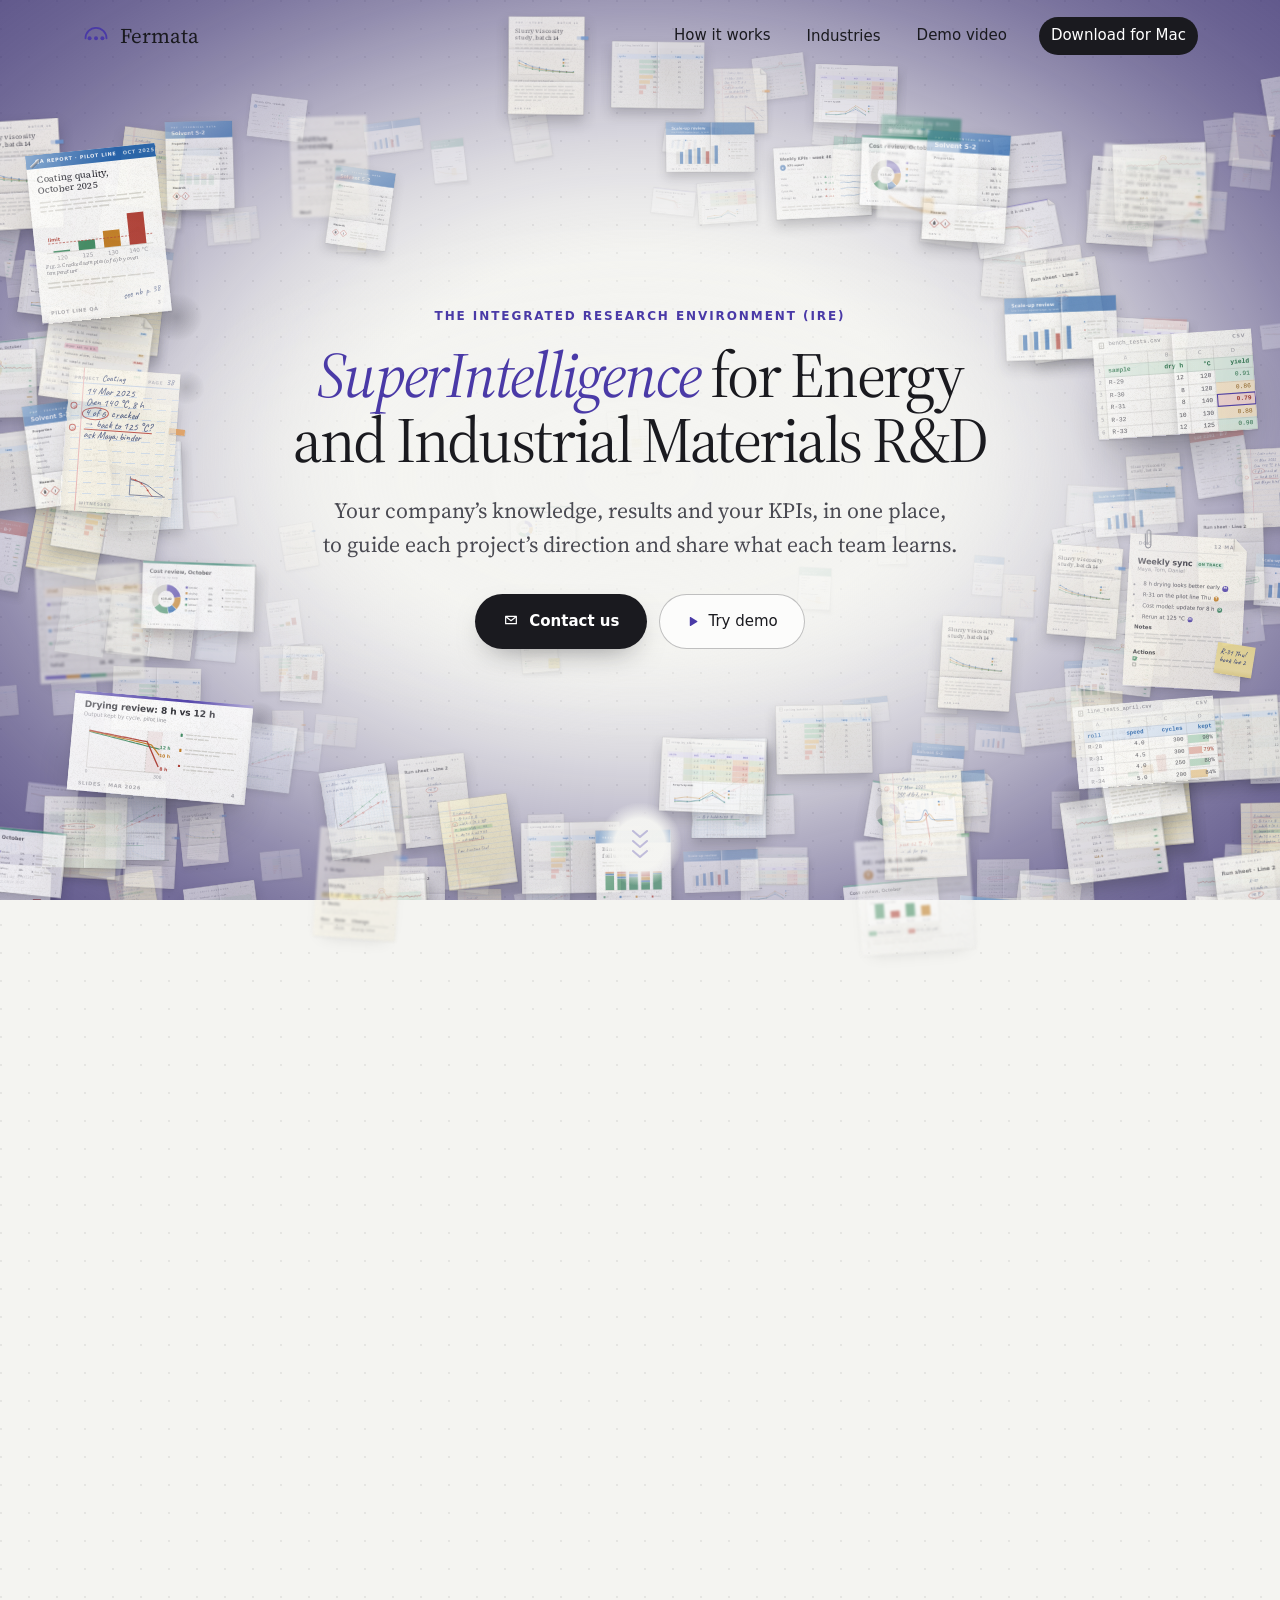
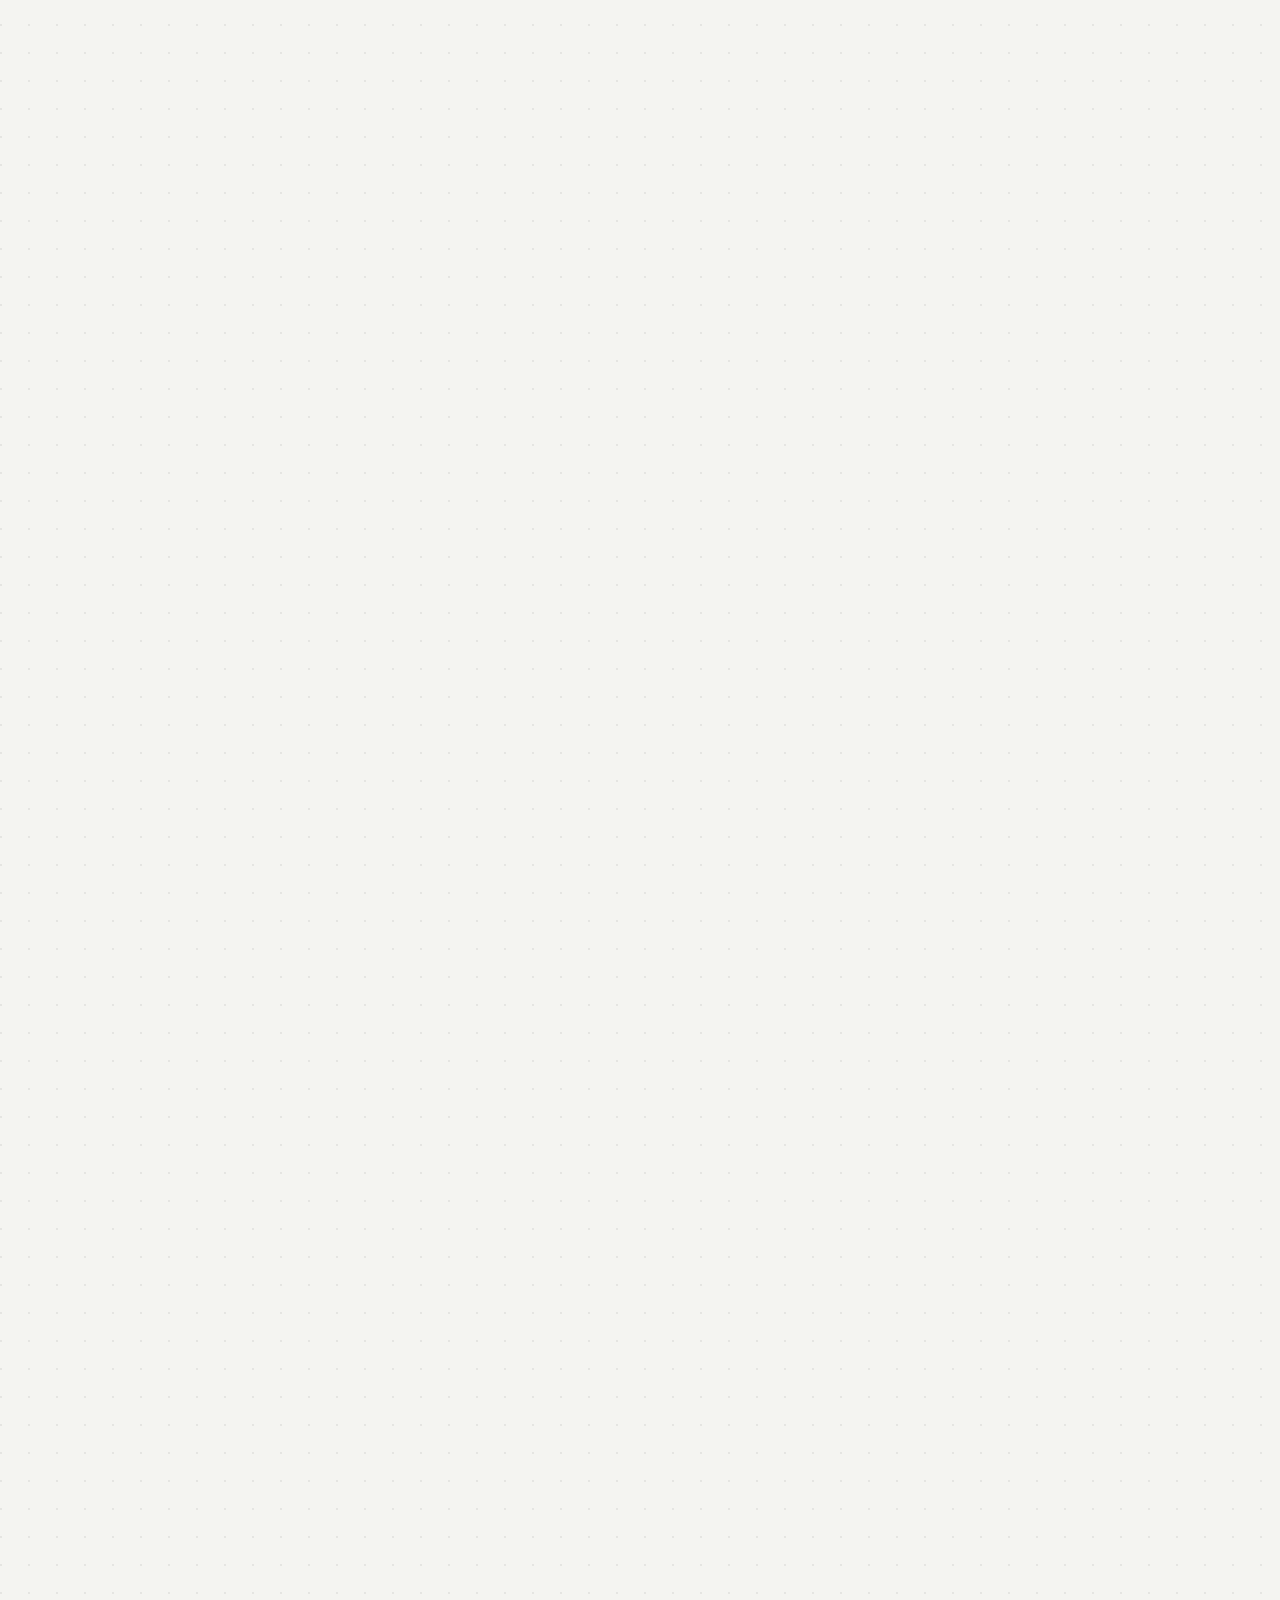
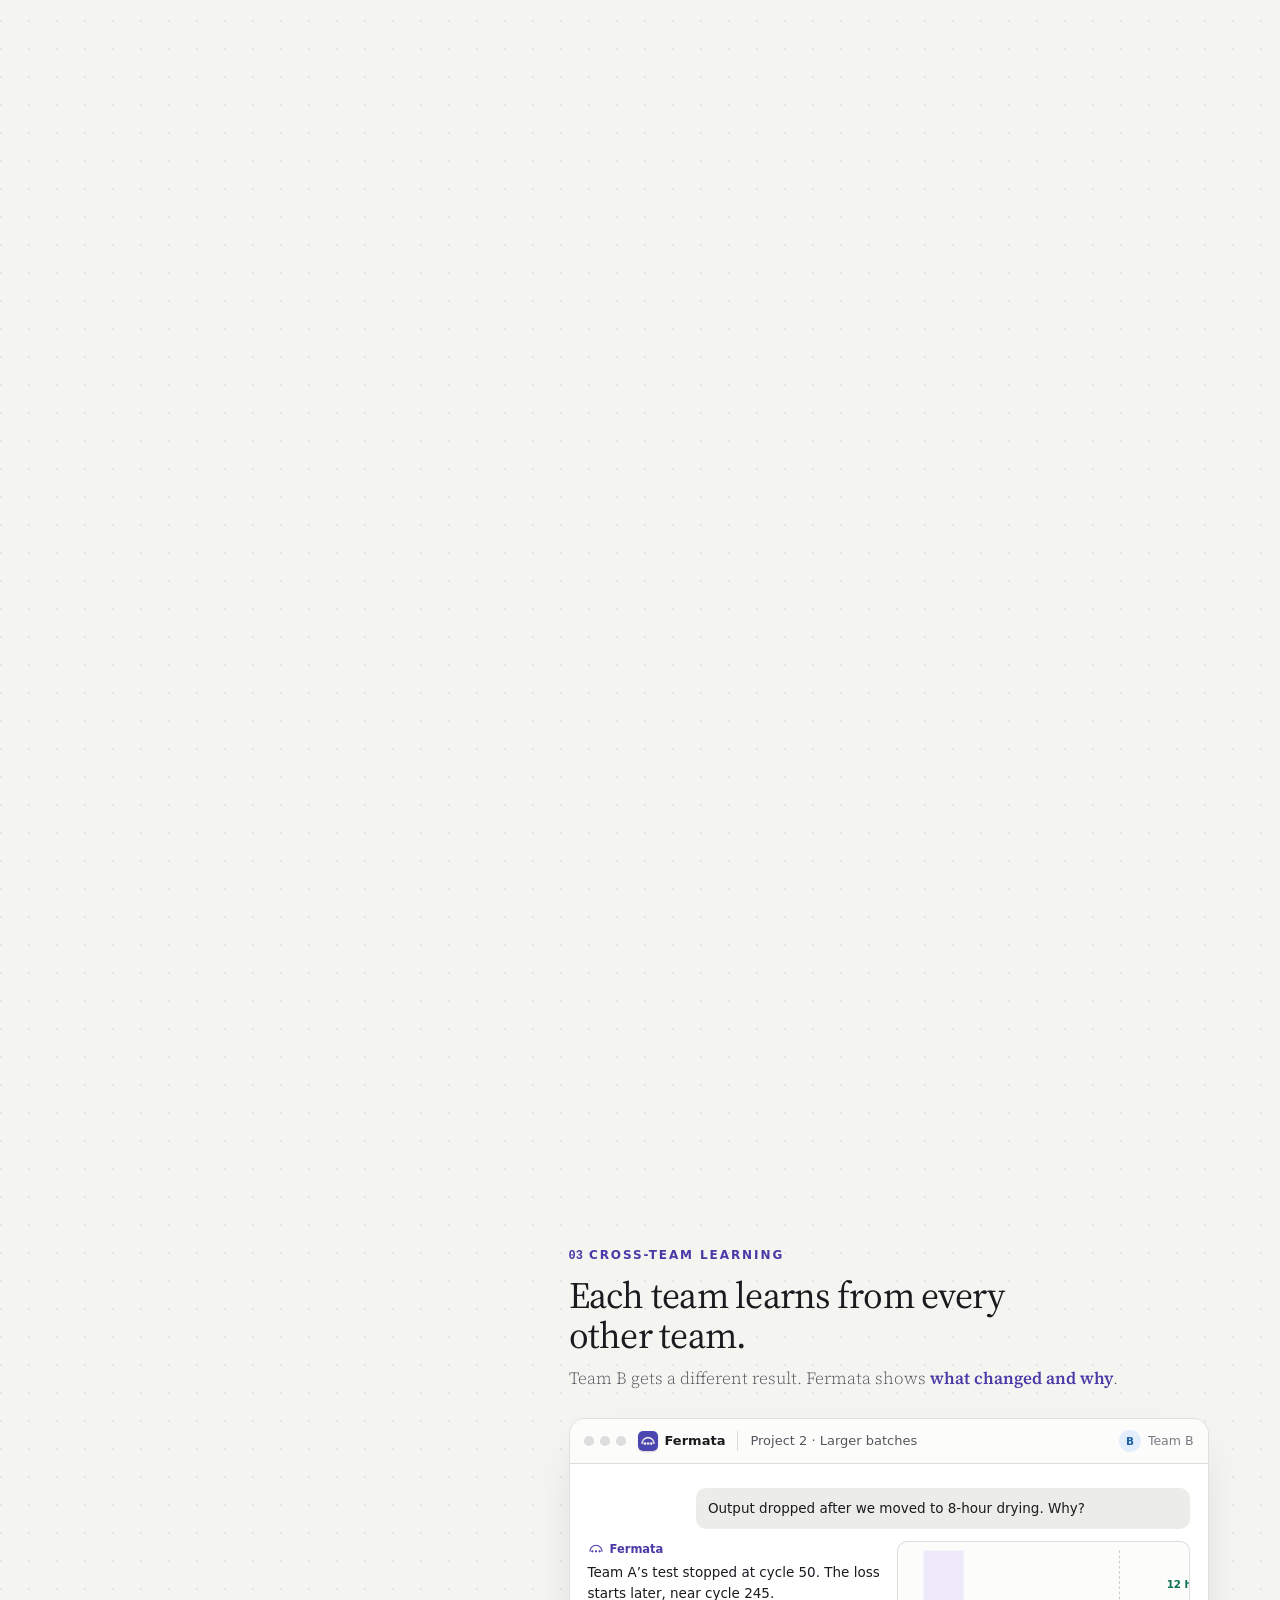
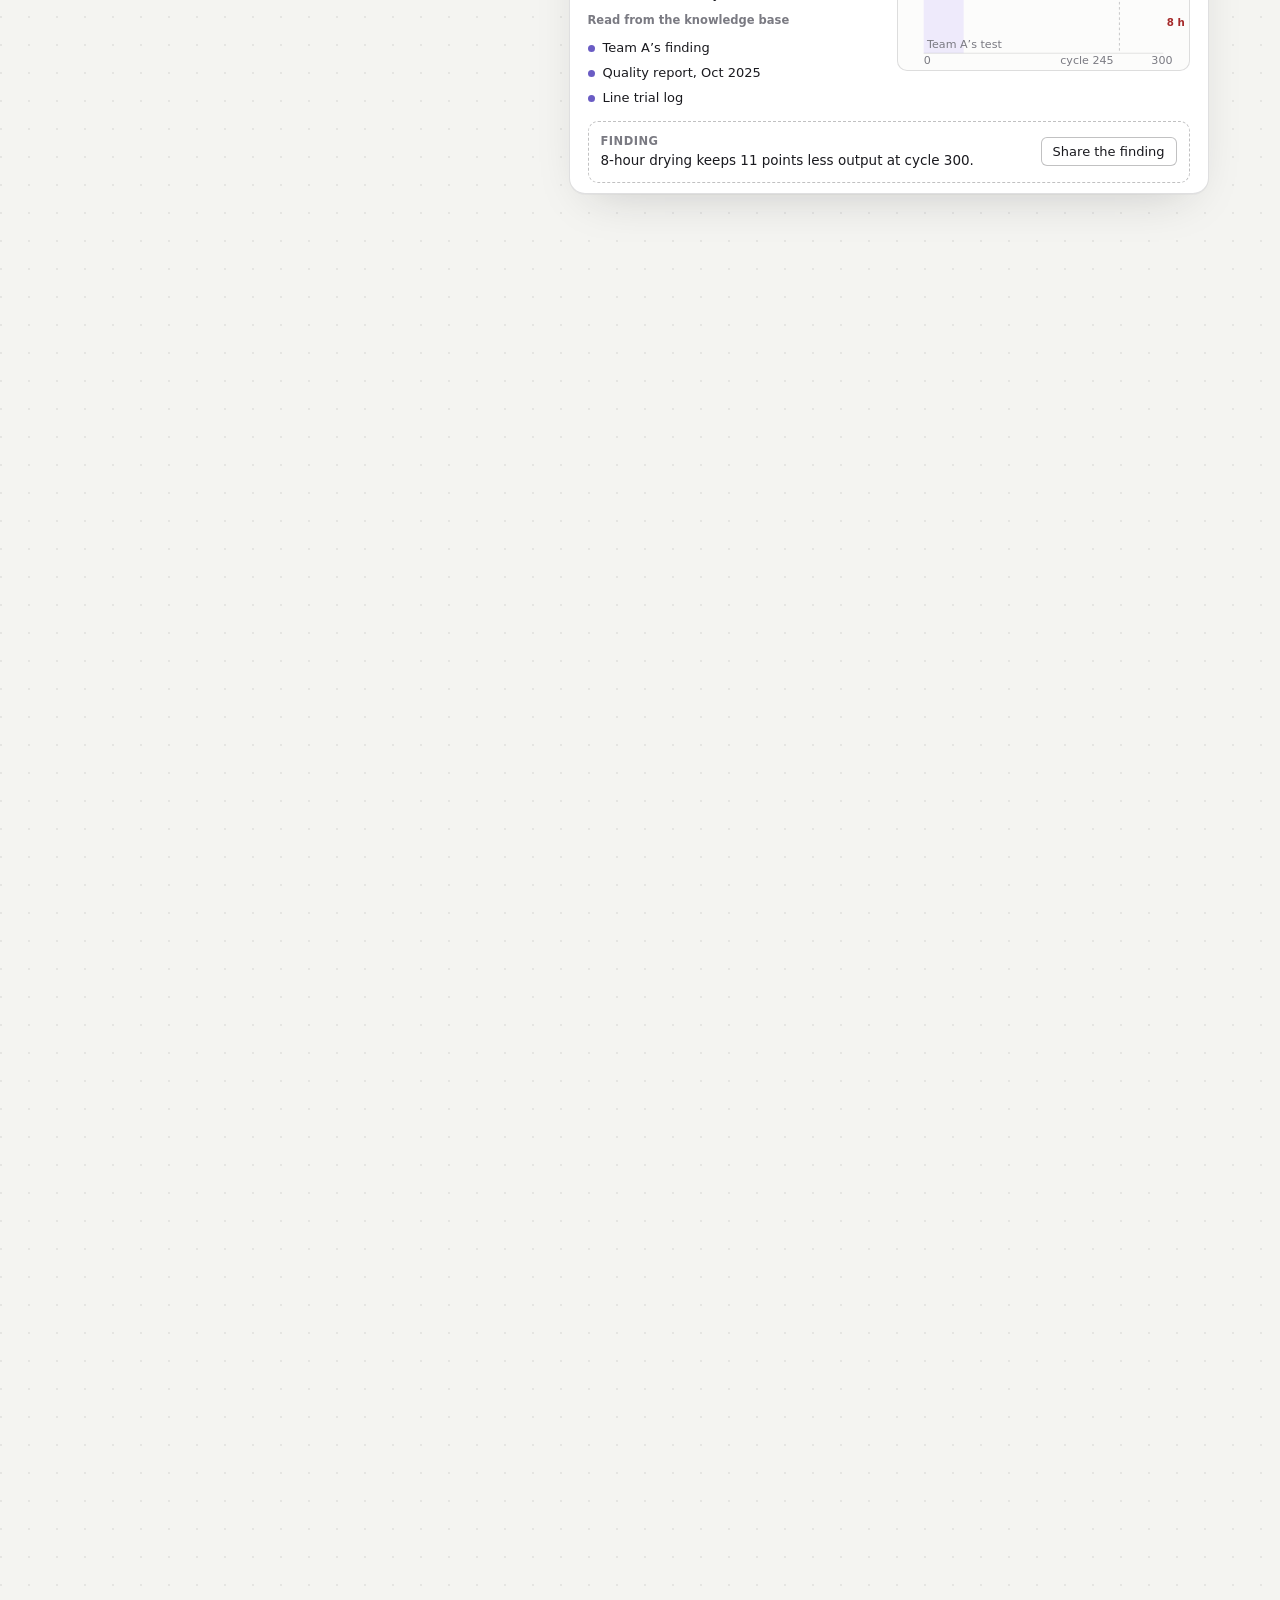
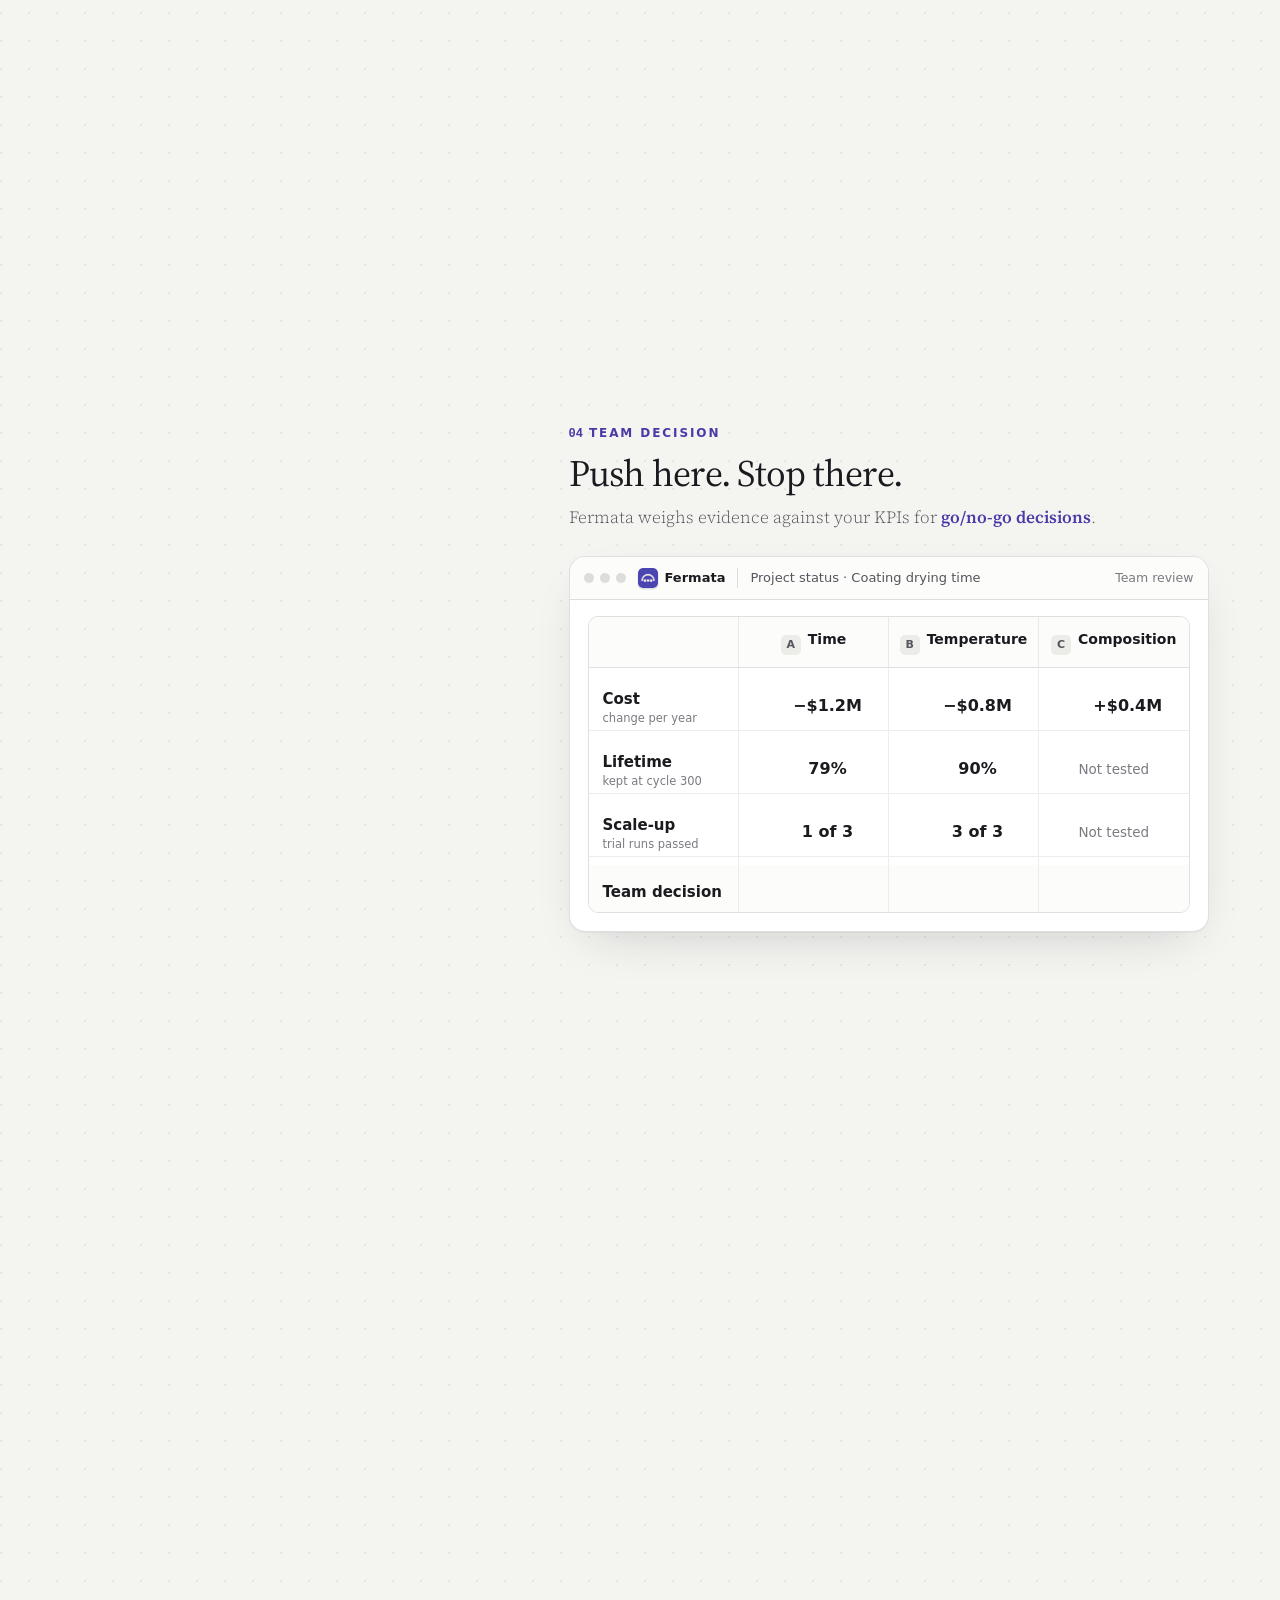
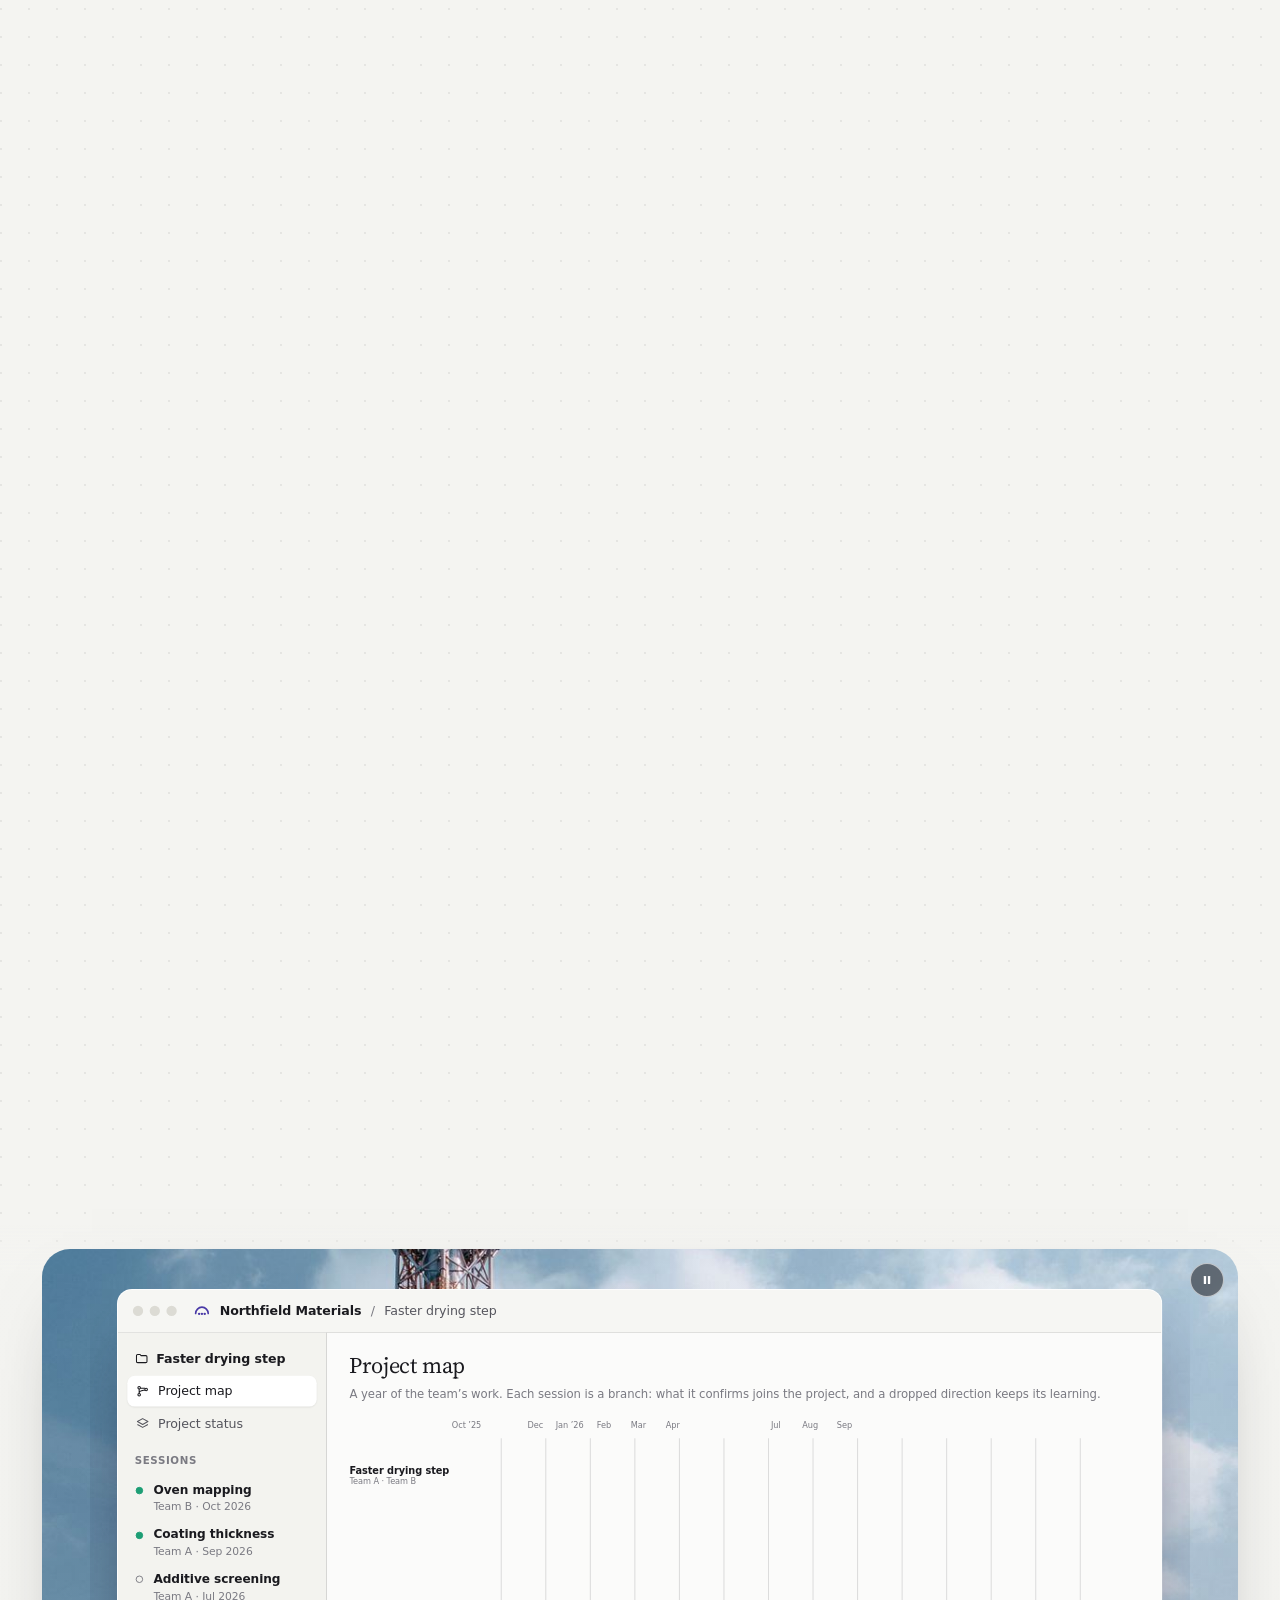
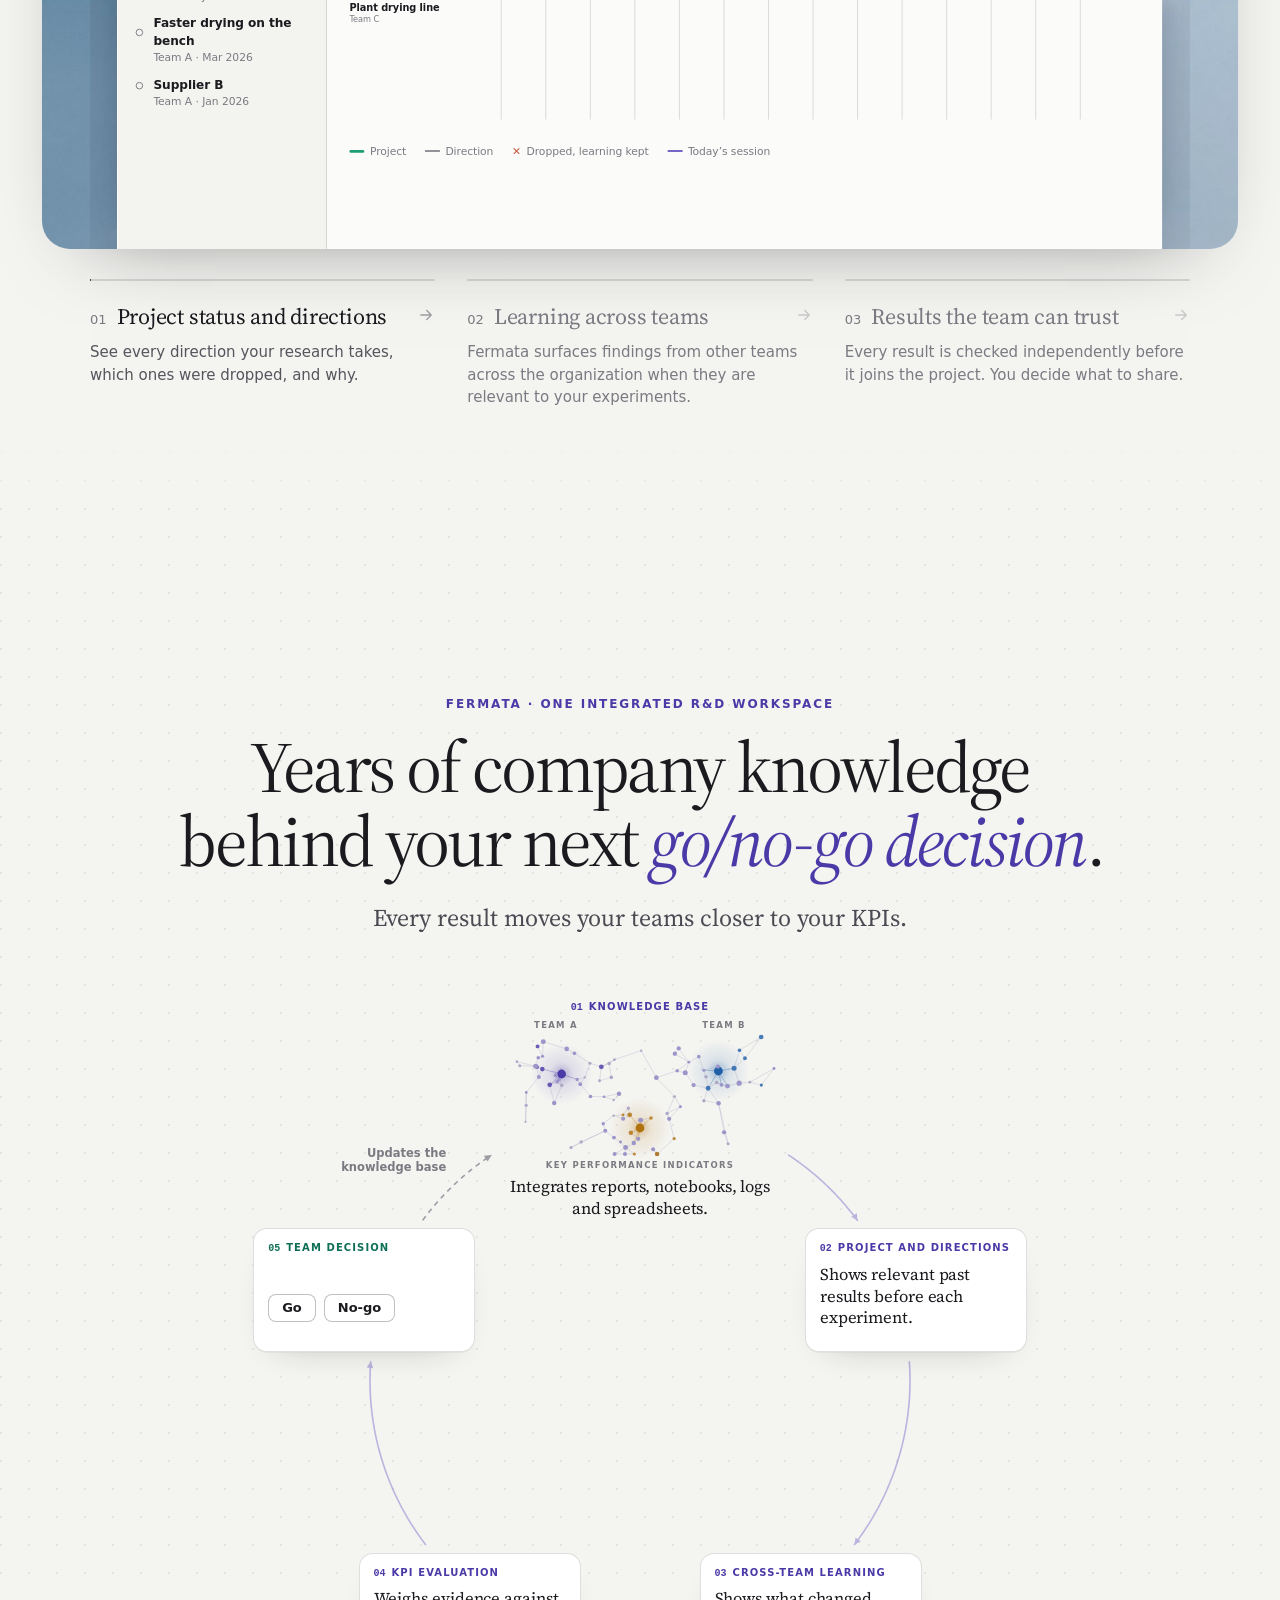
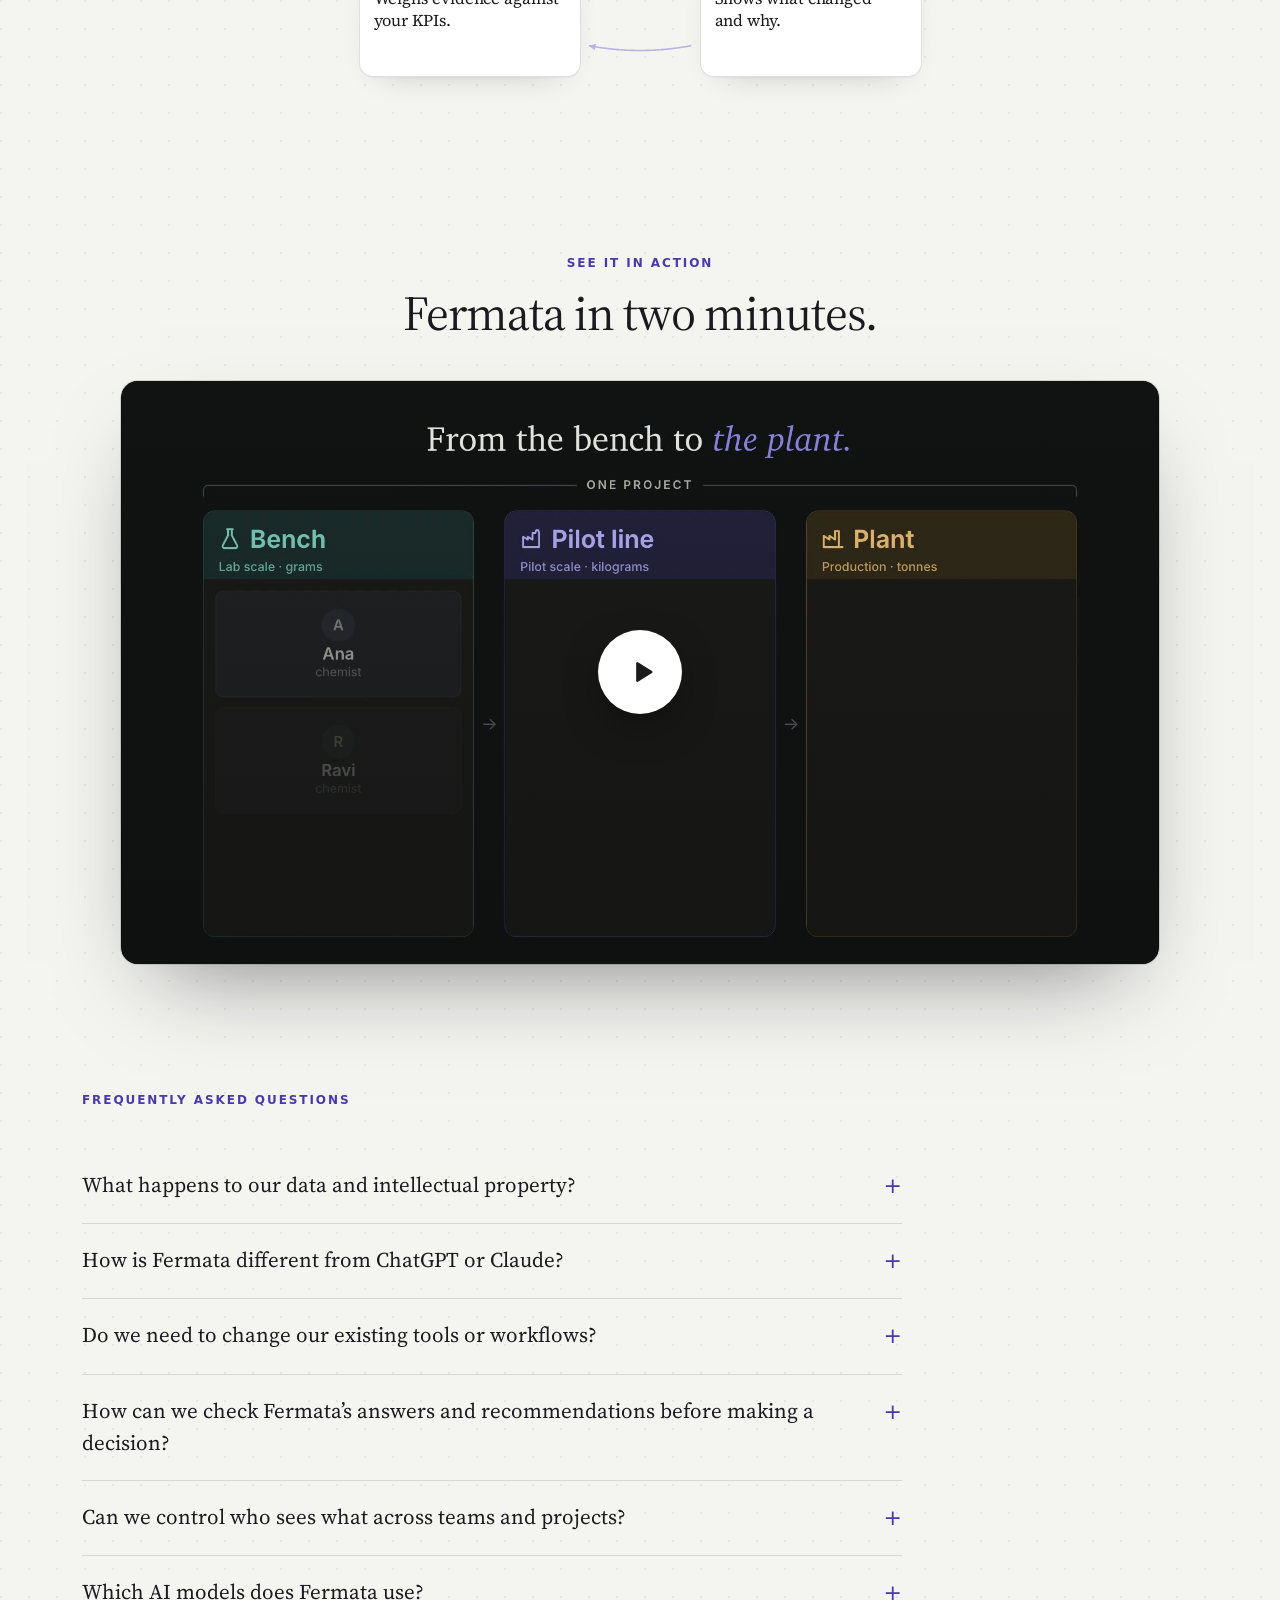
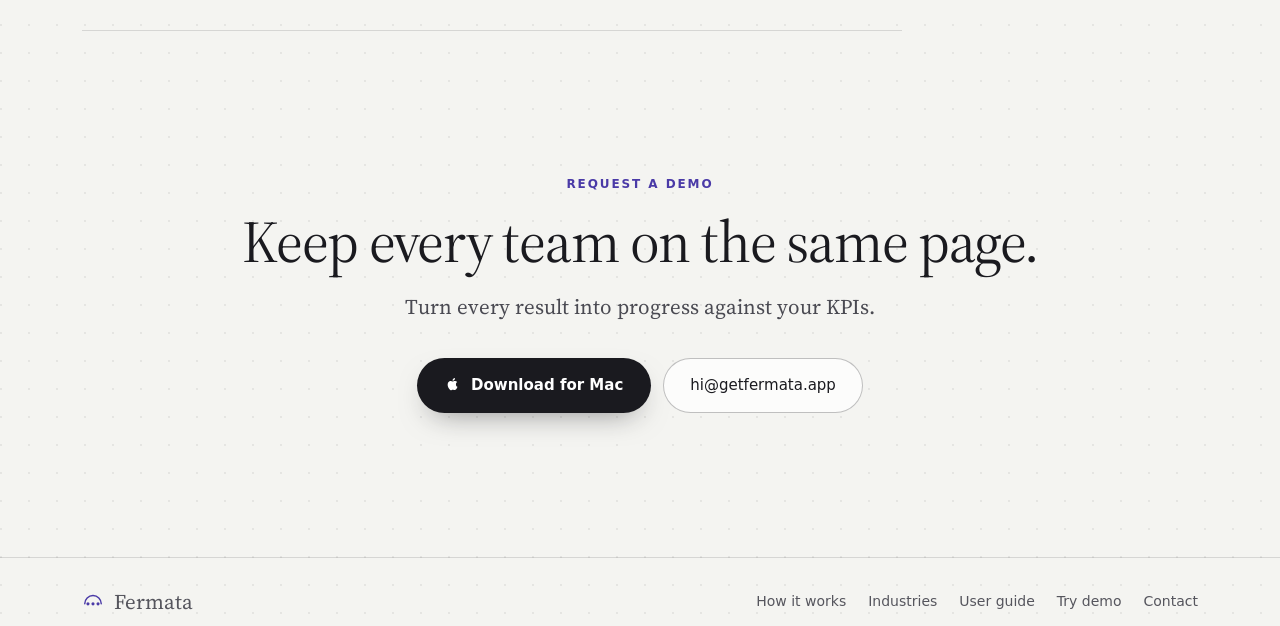
==== commit a4c35124: "Landing page: the loop plays faster, quicker still up to 04, and the step that holds the record is h" ====
--- a/index.html
+++ b/index.html
@@ -788,8 +788,8 @@
       display: flex; flex-direction: column; align-items: flex-start; gap: 7px; transition: border-color 0.7s var(--ease), box-shadow 0.7s var(--ease); }
     .lp-ring .lp-card { width: 222px; padding: 13px 14px 14px; gap: 8px; }
     /* the step that holds the record just now */
-    .lp-card.lp-lit { border-color: var(--violet-line); box-shadow: 0 0 0 4px rgba(106, 92, 196, 0.09), 0 1px 0 rgba(26, 26, 31, 0.03), 0 14px 36px -24px rgba(26, 26, 31, 0.32); }
-    .lp-dec.lp-lit { border-color: var(--green-line); box-shadow: 0 0 0 4px rgba(29, 158, 117, 0.1), 0 1px 0 rgba(26, 26, 31, 0.03), 0 14px 36px -24px rgba(26, 26, 31, 0.32); }
+    .lp-card.lp-lit { border-color: color-mix(in oklab, var(--violet-2) 60%, var(--white)); box-shadow: 0 0 0 5px rgba(106, 92, 196, 0.16), 0 1px 0 rgba(26, 26, 31, 0.03), 0 14px 36px -24px rgba(26, 26, 31, 0.32); }
+    .lp-dec.lp-lit { border-color: color-mix(in oklab, var(--green-2) 60%, var(--white)); box-shadow: 0 0 0 5px rgba(29, 158, 117, 0.16), 0 1px 0 rgba(26, 26, 31, 0.03), 0 14px 36px -24px rgba(26, 26, 31, 0.32); }
     .lp-lbl { margin: 0; font-size: 10px; font-weight: 600; letter-spacing: 0.11em; text-transform: uppercase; color: var(--violet); line-height: 1.25; }
     .lp-lbl .lp-n { font-family: var(--mono); letter-spacing: 0; margin-right: 6px; }
     .lp-ring .lp-card .lp-lbl { white-space: nowrap; }
@@ -3033,7 +3033,7 @@
       const STEPS = ["proj", "cross", "kpi", "dec"];
       const host = B.kb.querySelector(".lp-map"), goBtn = B.dec.querySelector(".lp-go");
       const RAD = 270, RC = 290;  // wide screens: the arrows' circle, and the circle the four steps sit on, a little outside it
-      const FADE = 0.35;          // seconds the record takes to appear or to go in
+      const FADE = 0.25;          // seconds the record takes to appear or to go in
       const svg = mk("svg", { class: "lp-wires", "aria-hidden": "true" });
       const label = document.createElement("span"), dot = document.createElement("span"), tap = document.createElement("span"), cur = document.createElement("span");
       label.className = "lp-wl"; label.innerHTML = "Updates the <br>knowledge base";
@@ -3156,14 +3156,15 @@
 
       // ---------- the timeline of one loop, in seconds: each way takes longer the further it runs ----------
       function timeline(paths) {
-        const dur = paths.map((p) => Math.min(2.8, Math.max(1.1, 0.8 + p.len / 200)));
-        const hold = [1.1, 1.1, 1.7];   // how long 02, 03 and 04 keep the record (04 longer: its finding to read)
+        // the record runs a little quicker up to 04 (the first three ways) than after it
+        const dur = paths.map((p, i) => Math.min(1.7, Math.max(0.7, 0.5 + p.len / 320)) * (i < 3 ? 0.75 : 1));
+        const hold = [0.4, 0.4, 1.1];   // how long 02, 03 and 04 keep the record (04 longer: its finding to read)
         const legs = [];
-        let t = 0.6;
+        let t = 0.4;
         for (let i = 0; i < 4; i++) { const s = t + FADE; legs.push([s, s + dur[i]]); t = s + dur[i] + (hold[i] ?? 0); }
-        const ptrIn = legs[3][1] + 0.8, ptrAt = ptrIn + 1.2, press = ptrAt + 0.4, green = press + 0.35;
-        legs.push([press + 0.75, press + 0.75 + dur[4]]);
-        const reset = legs[4][1] + 4.6, end = reset + 1.3;
+        const ptrIn = legs[3][1] + 0.5, ptrAt = ptrIn + 0.8, press = ptrAt + 0.3, green = press + 0.3;
+        legs.push([press + 0.5, press + 0.5 + dur[4]]);
+        const reset = legs[4][1] + 3, end = reset + 1;
         const edges = [ptrIn, ptrAt, press - 0.14, press, press + 0.14, press + 1, green, reset, end];
         for (const [s, e] of legs) edges.push(s - FADE, s, s + 0.25, e, e + FADE);
         return { legs, ptrIn, ptrAt, press, green, reset, end, edges: edges.sort((a, b) => a - b) };
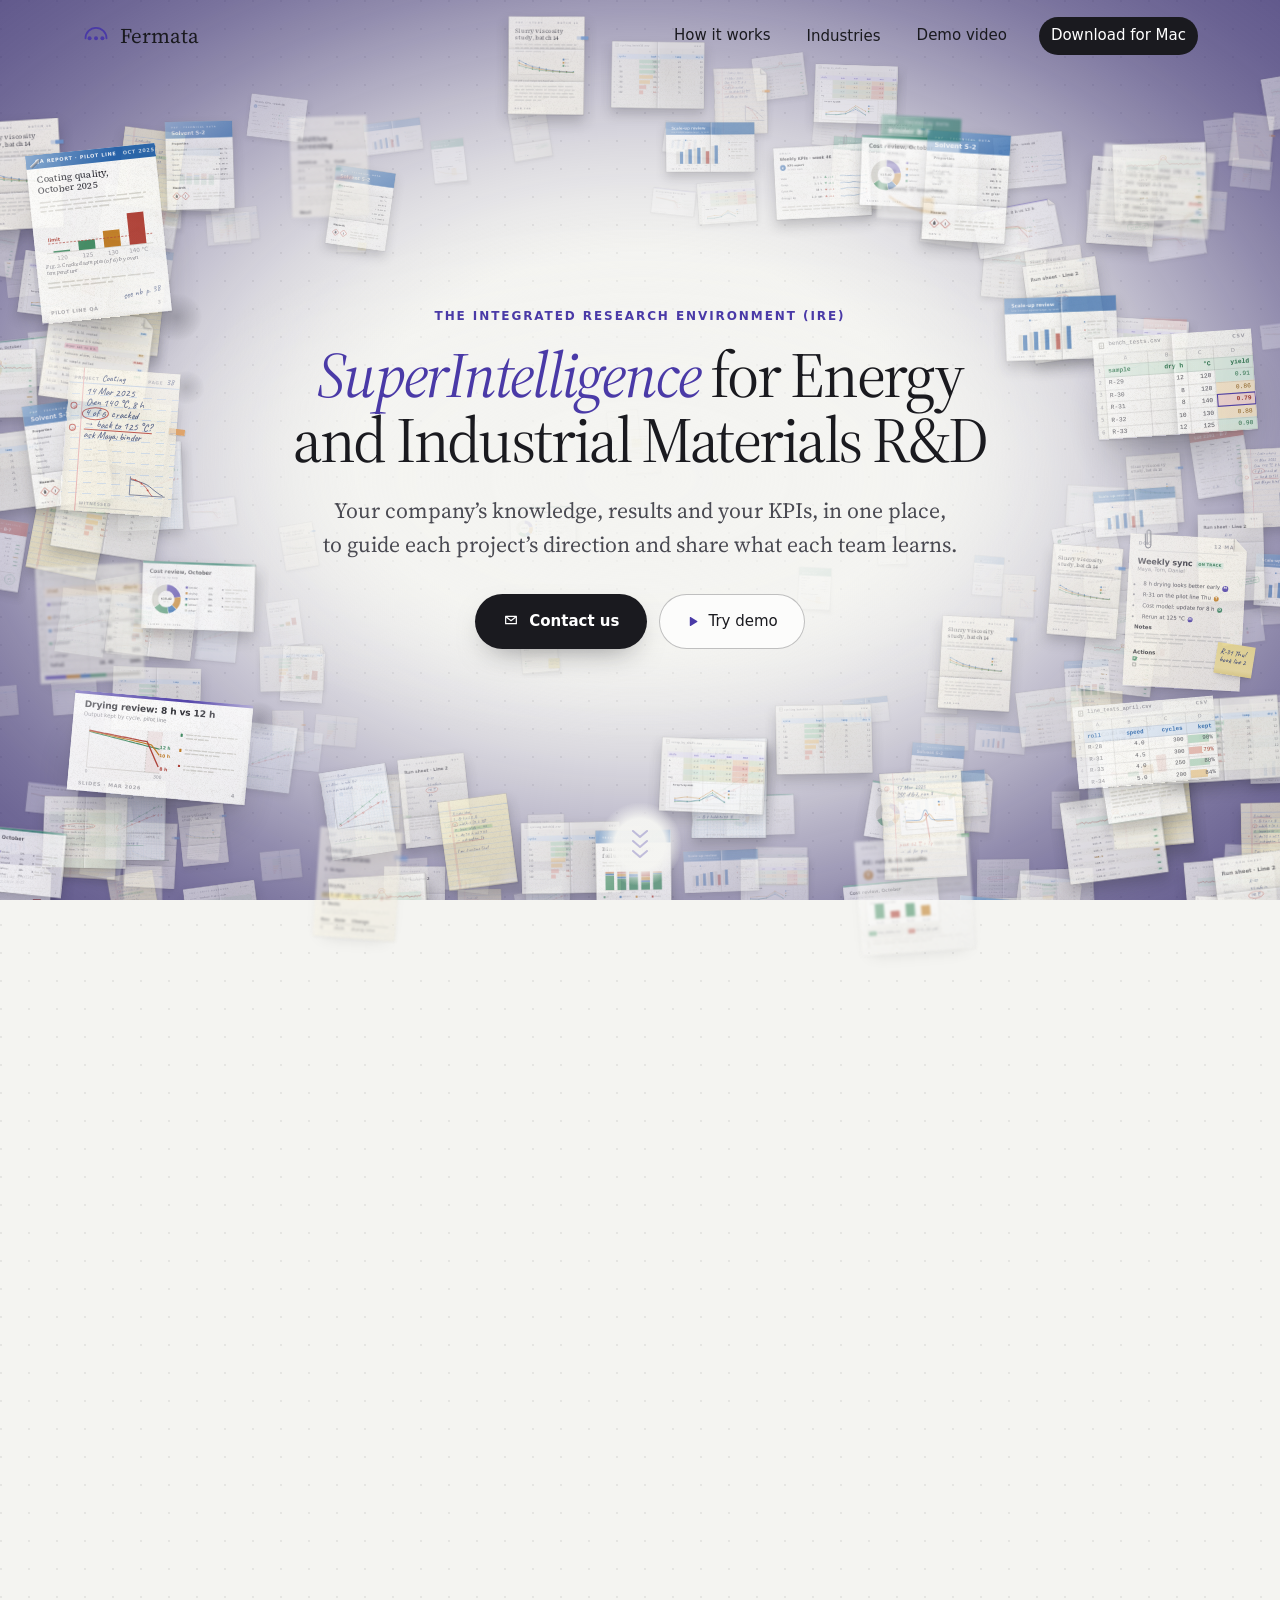
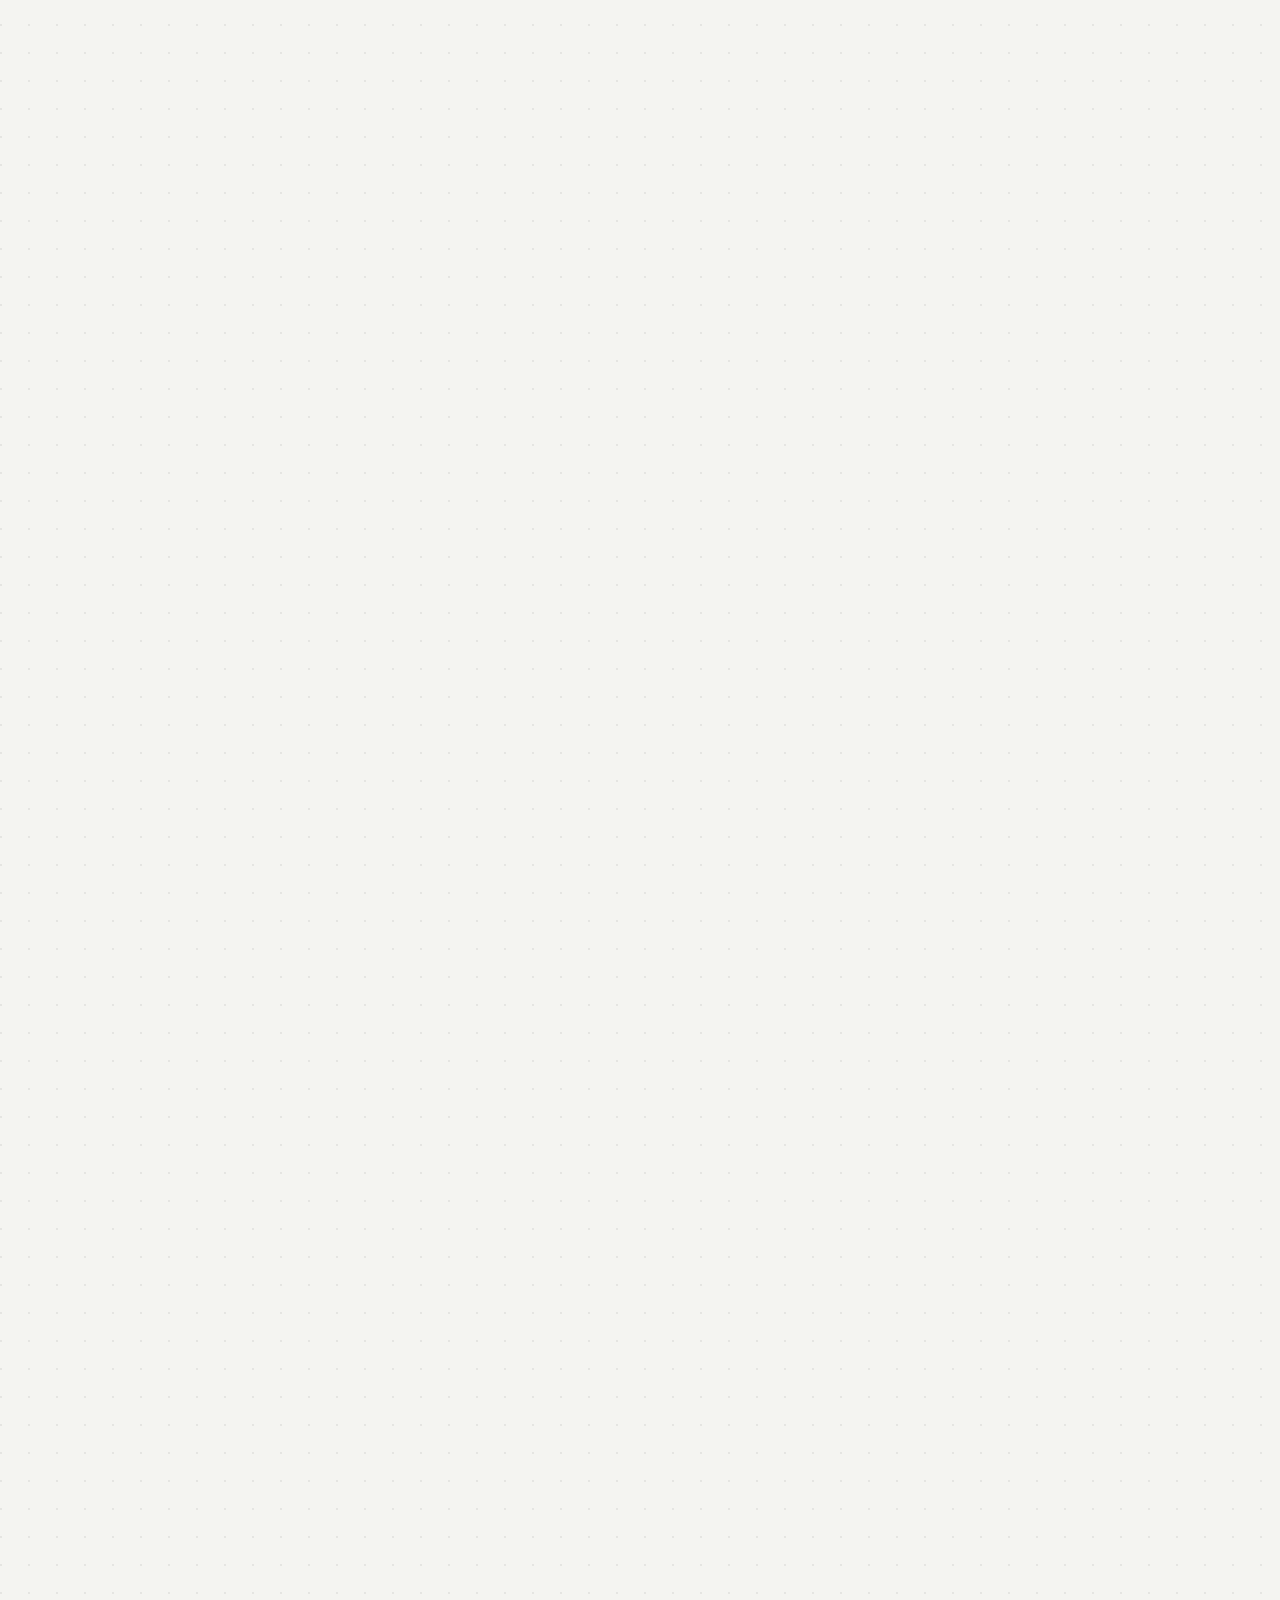
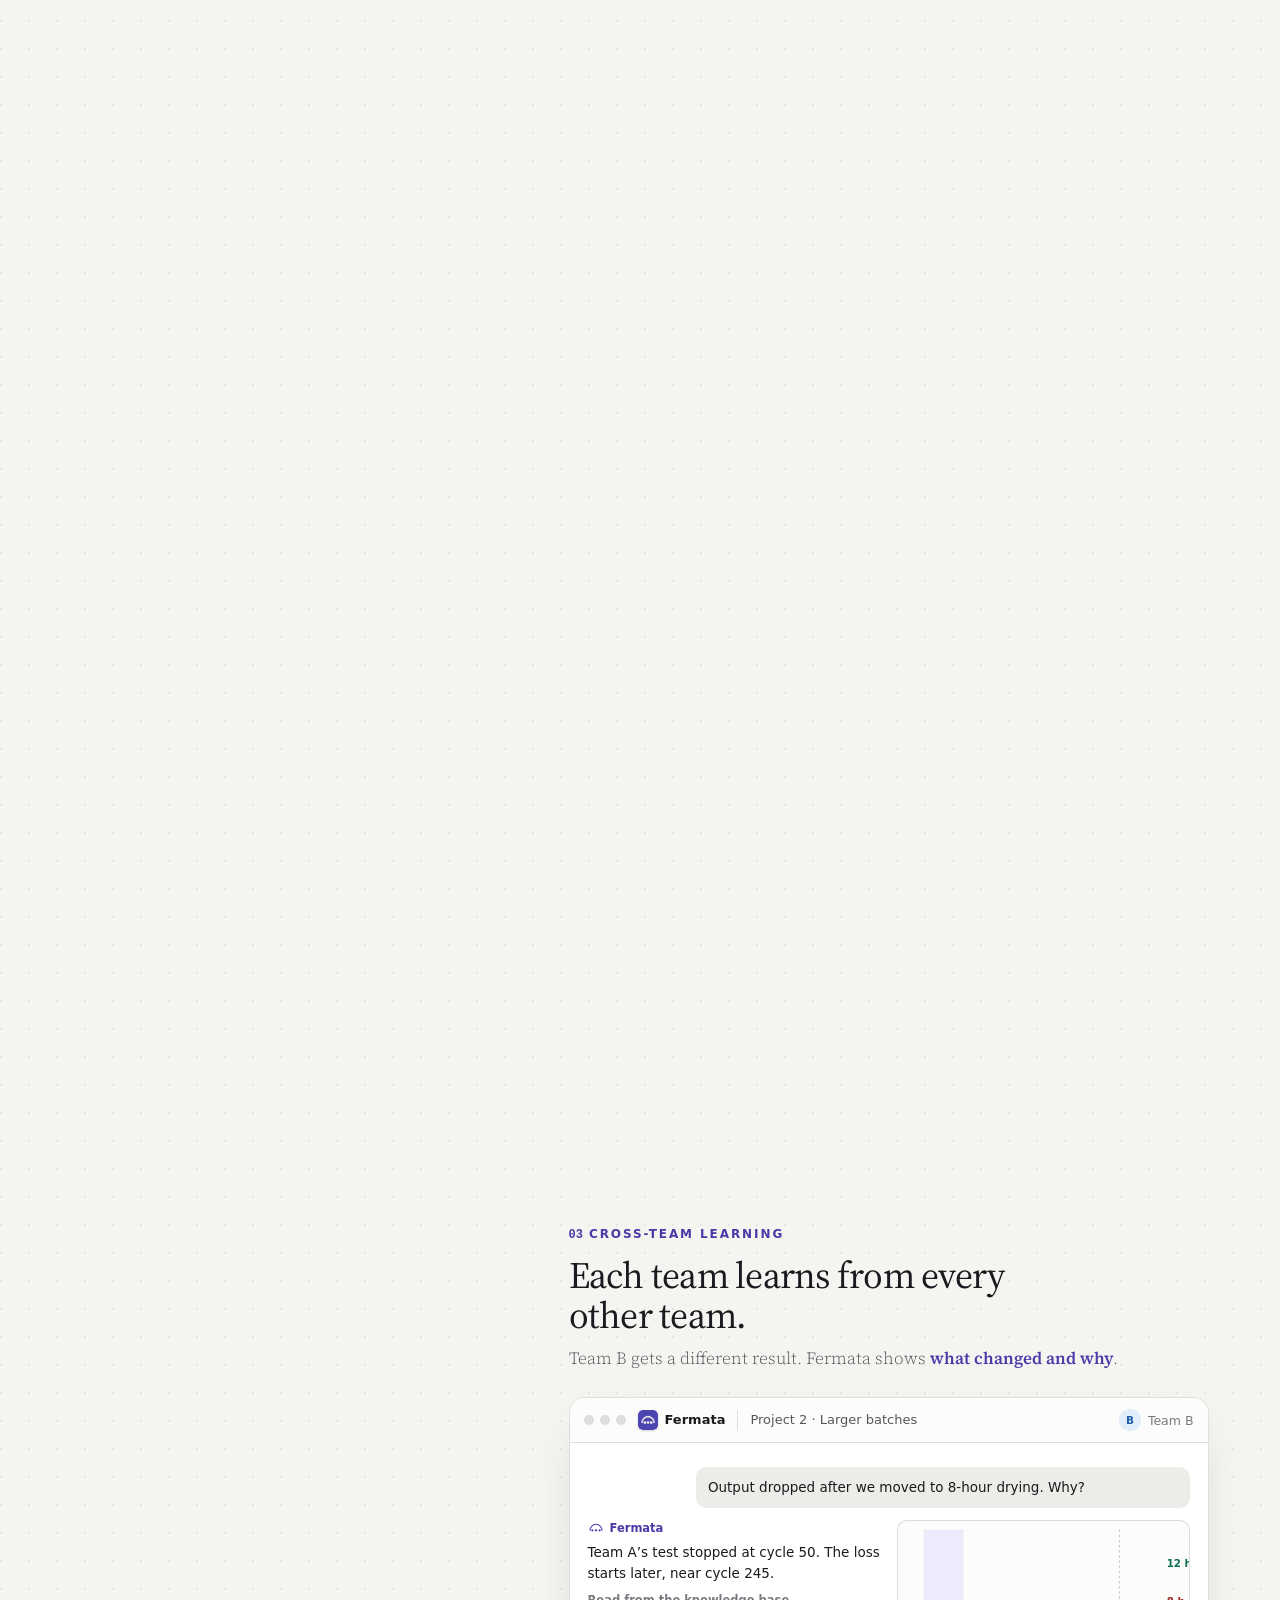
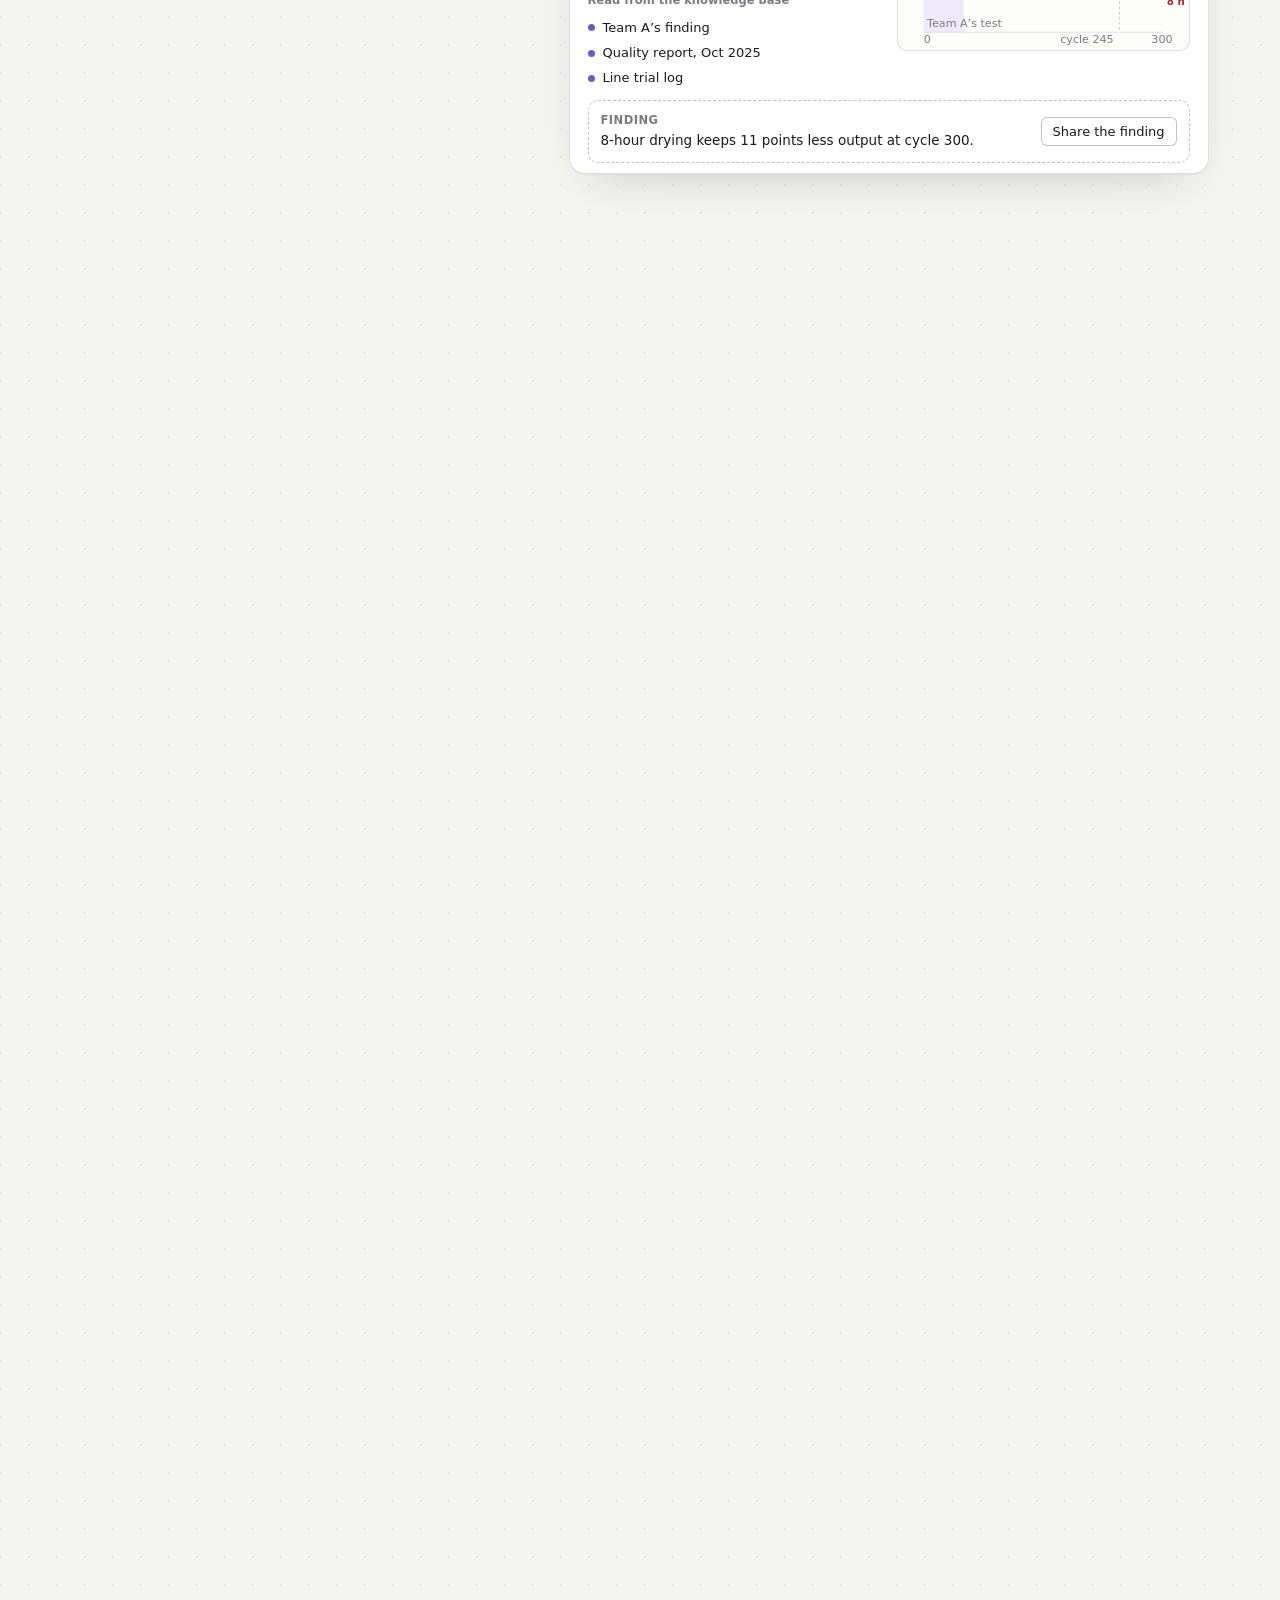
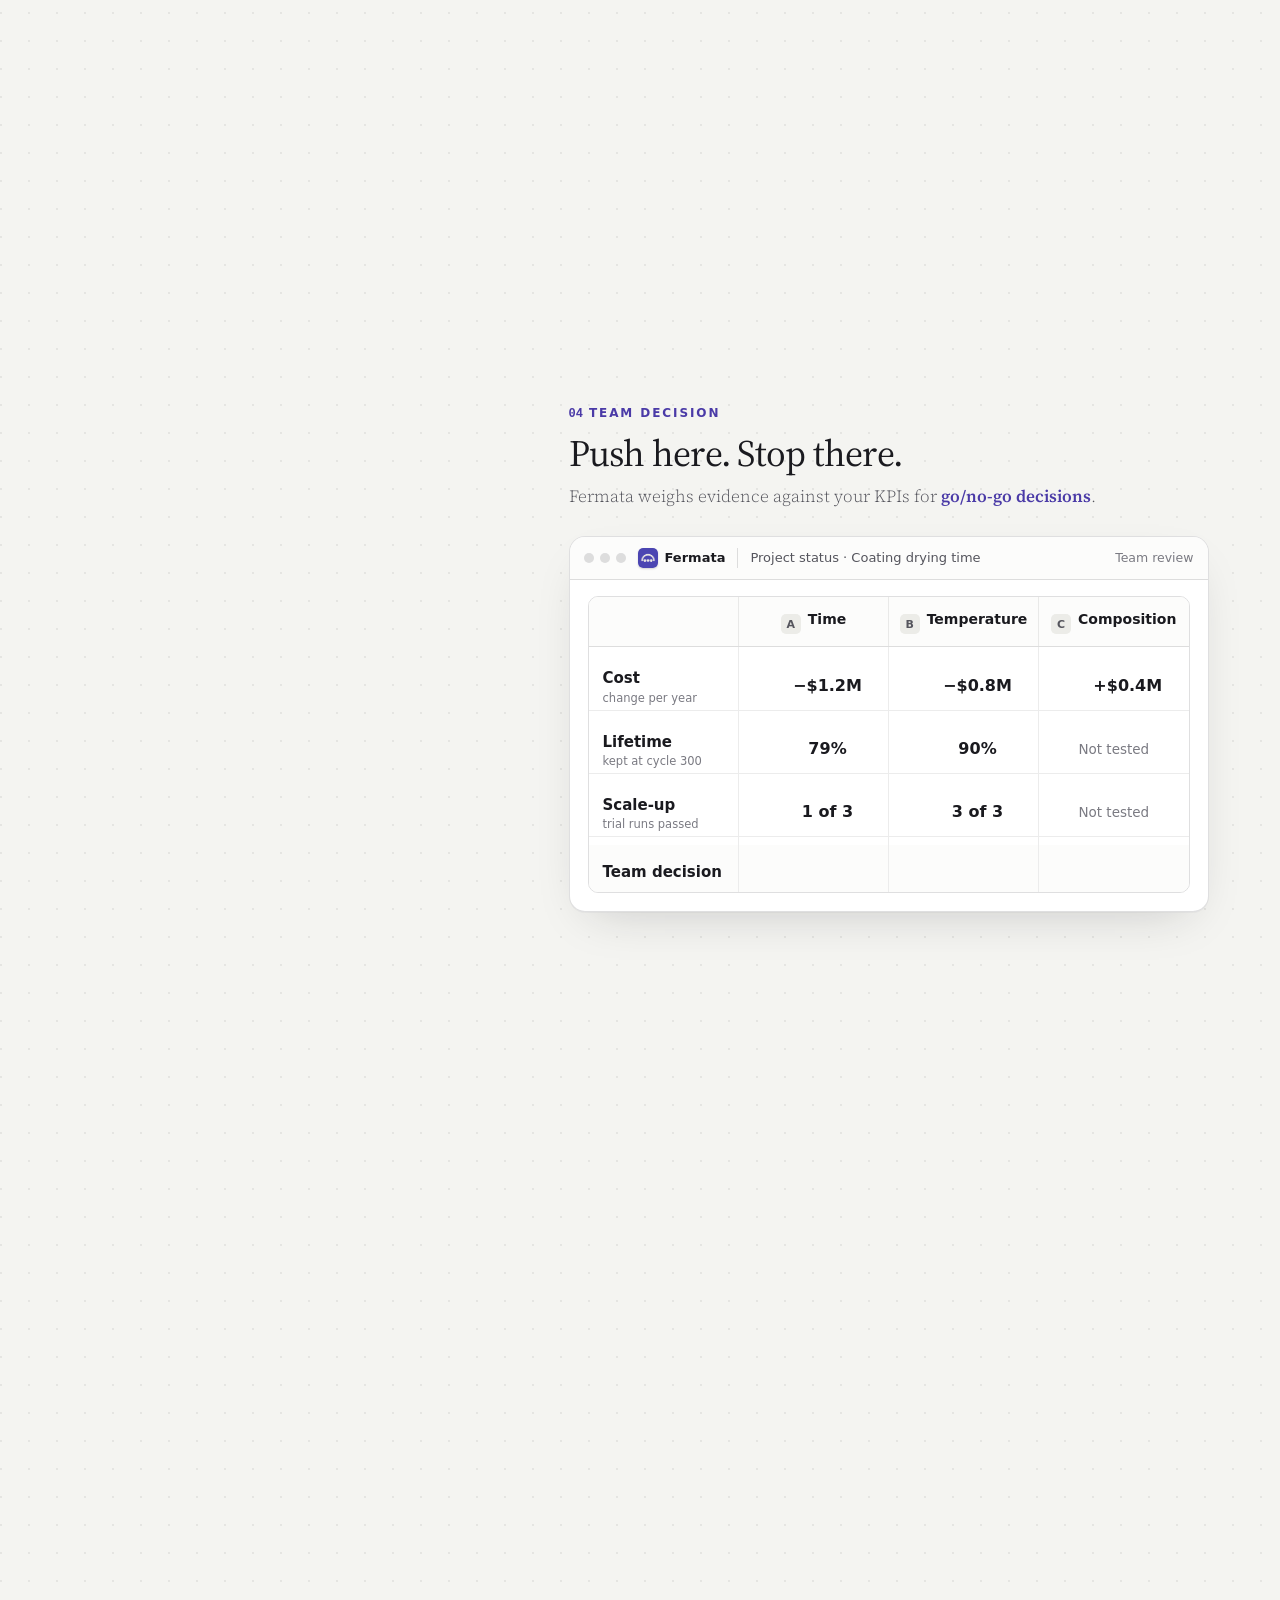
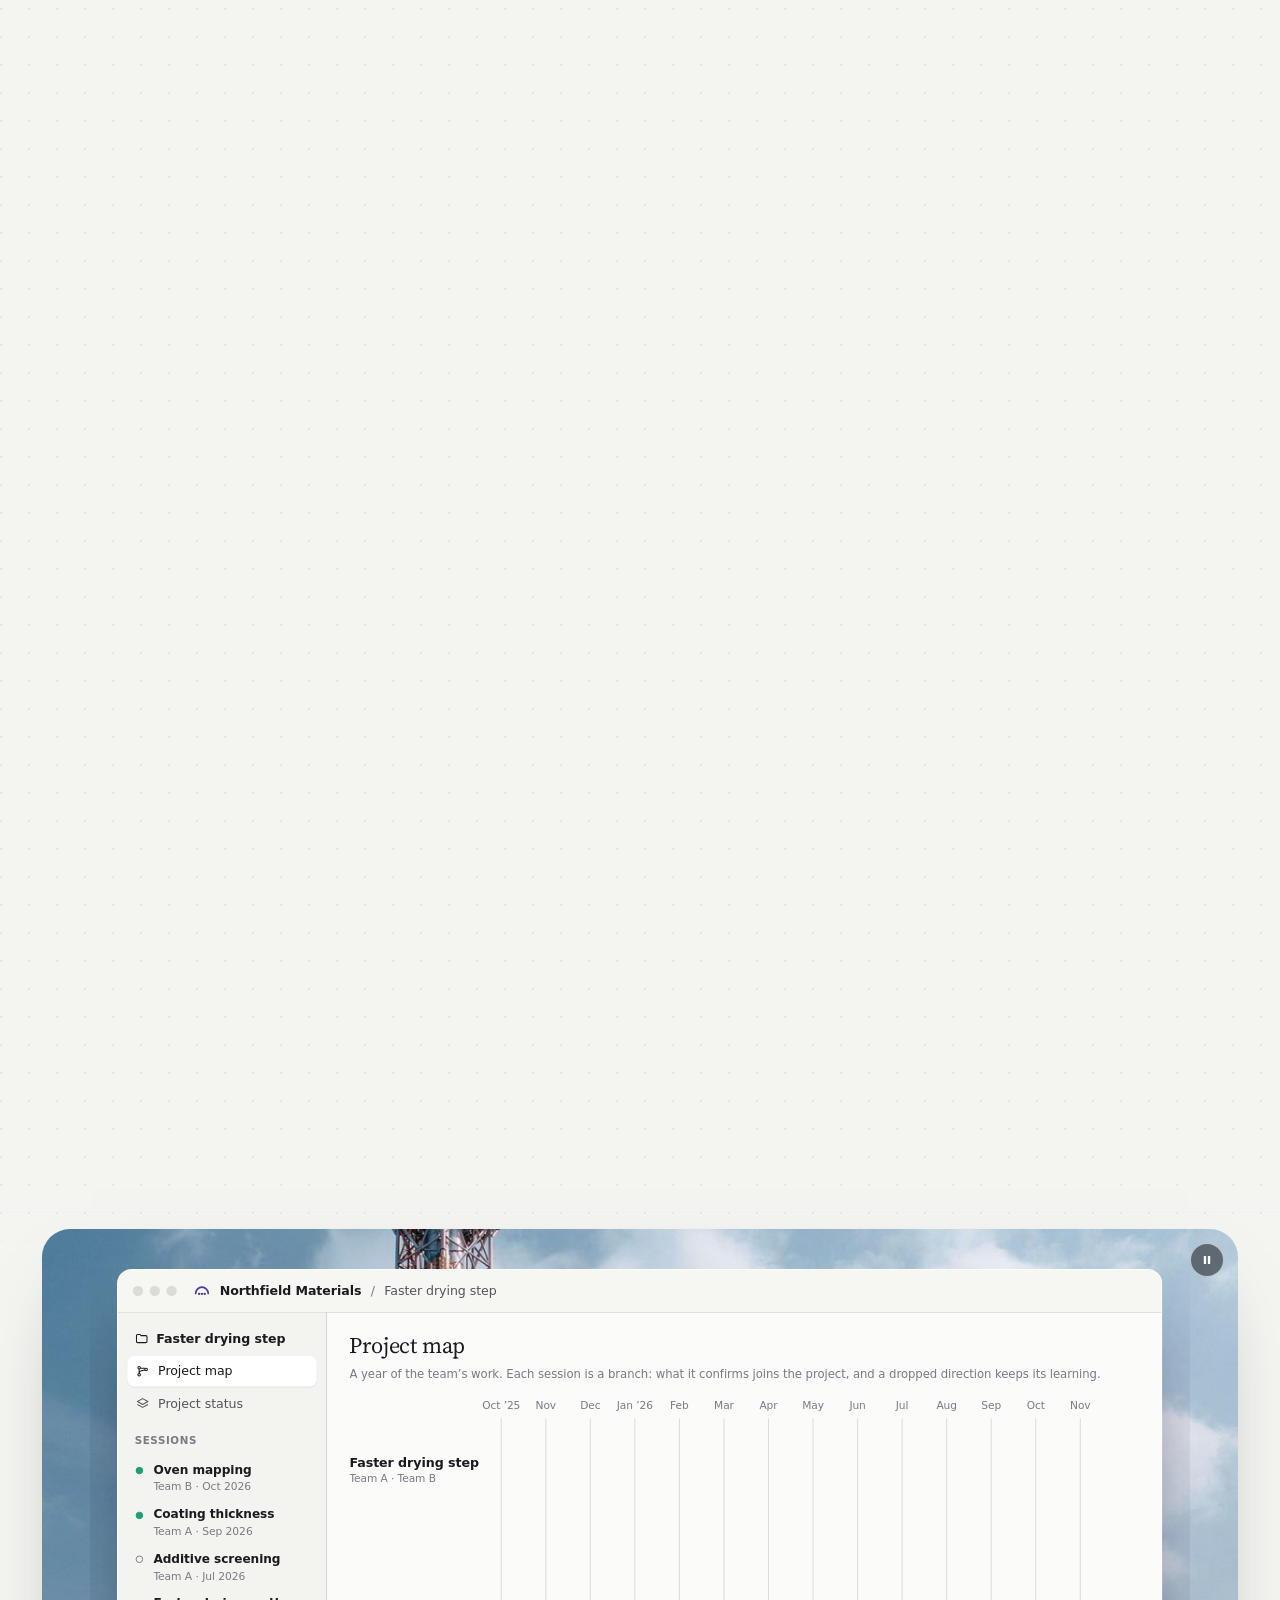
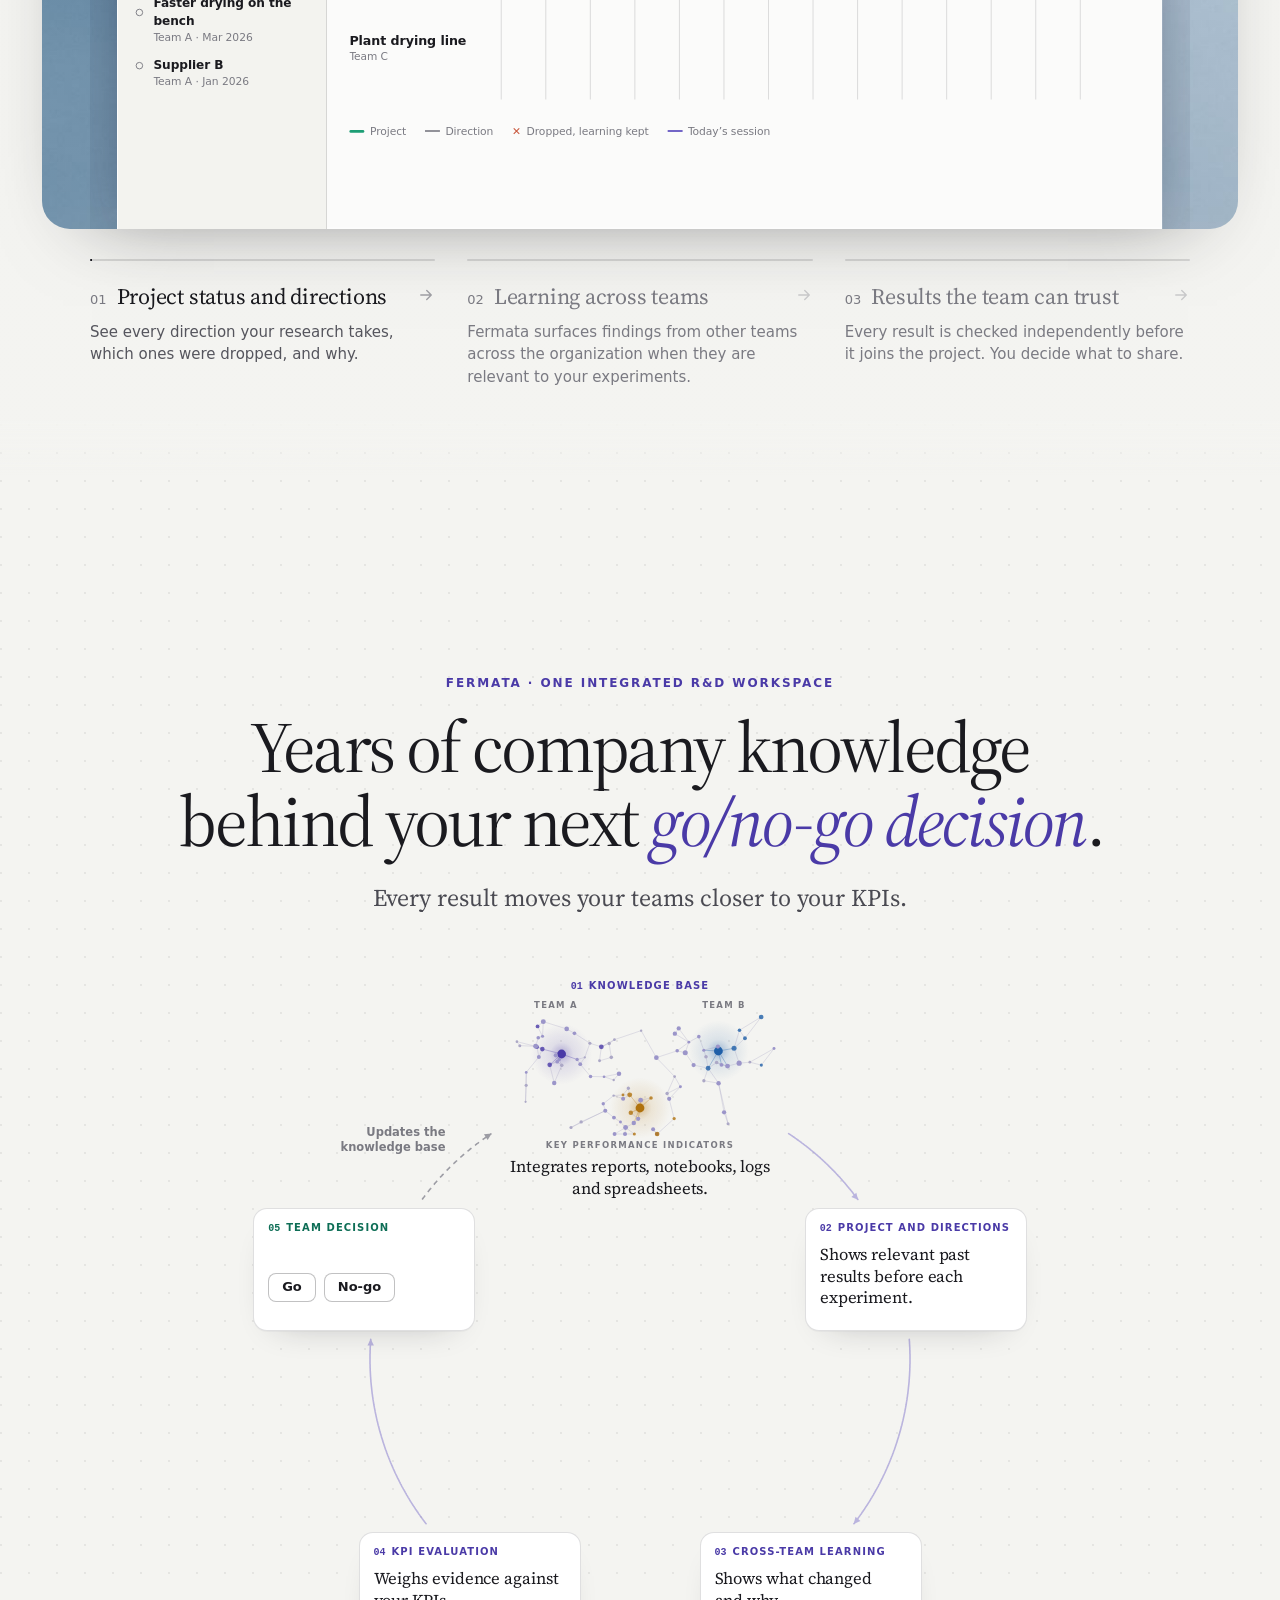
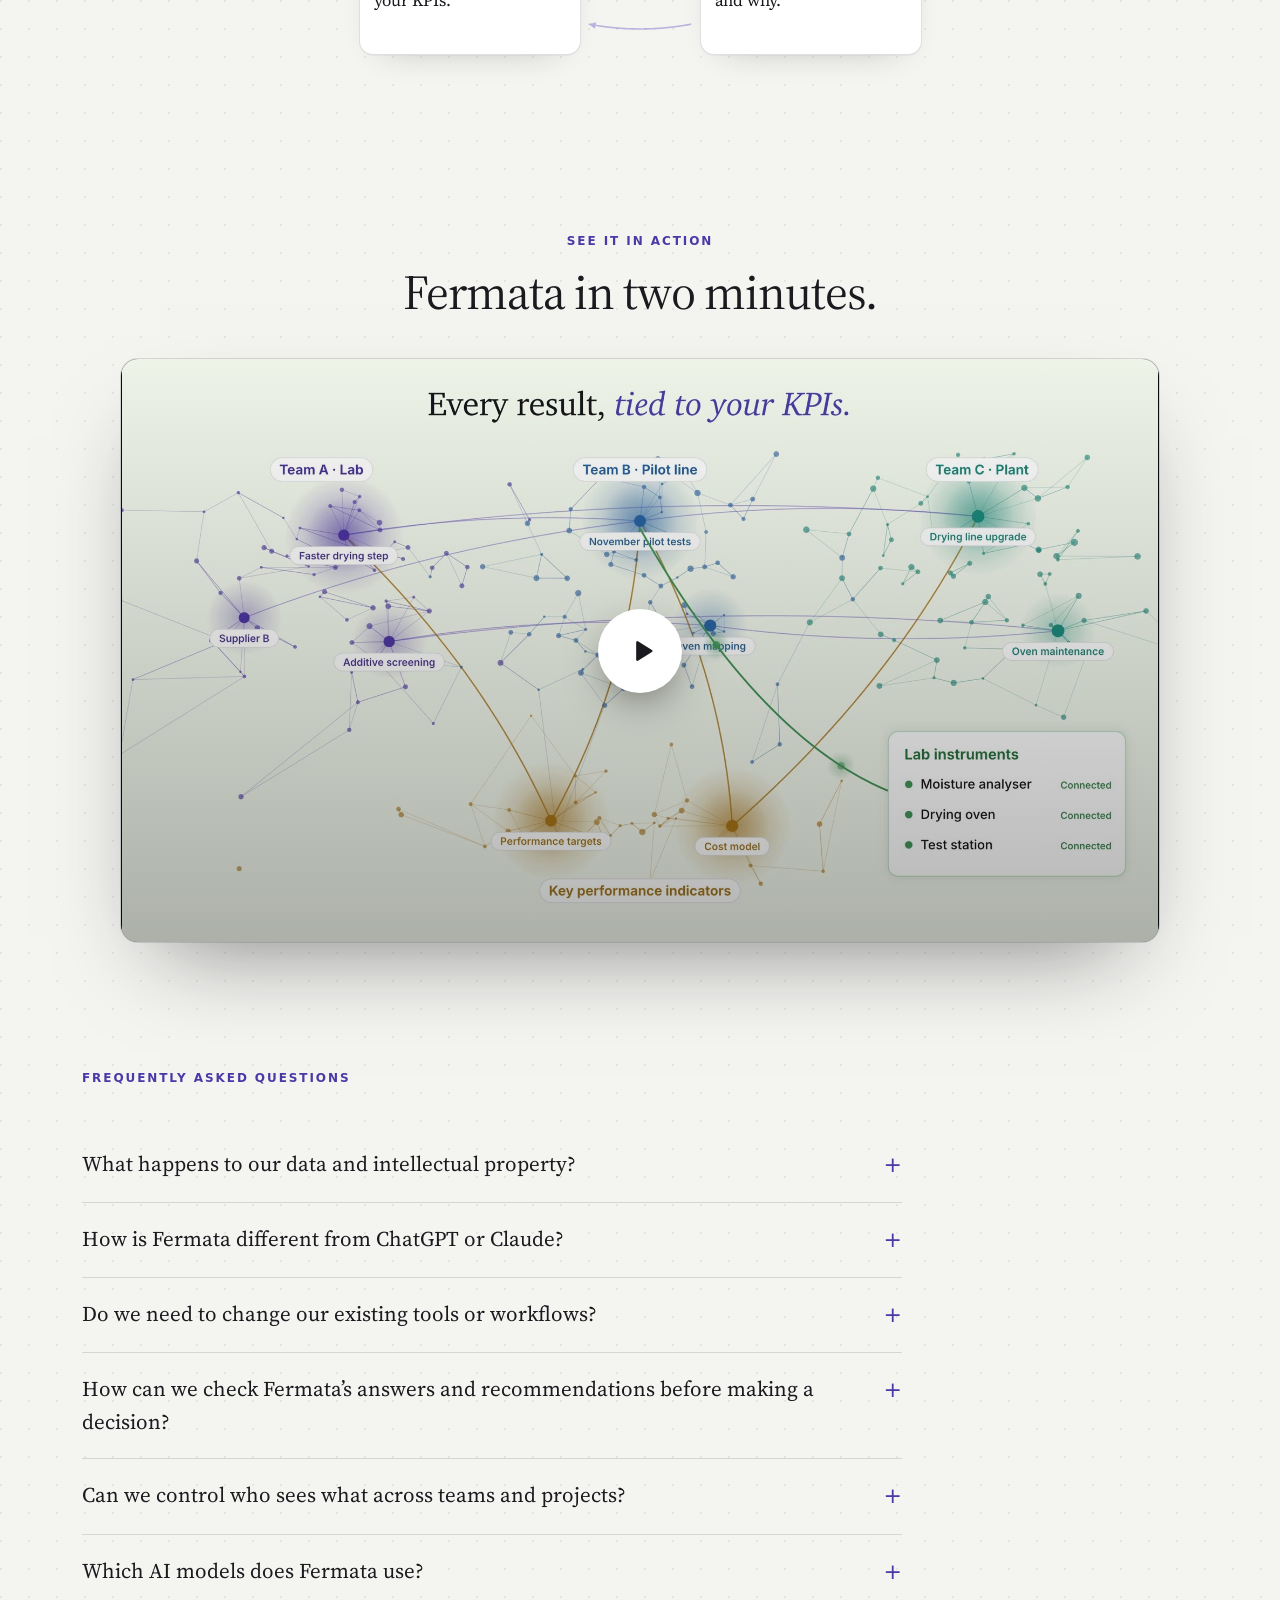
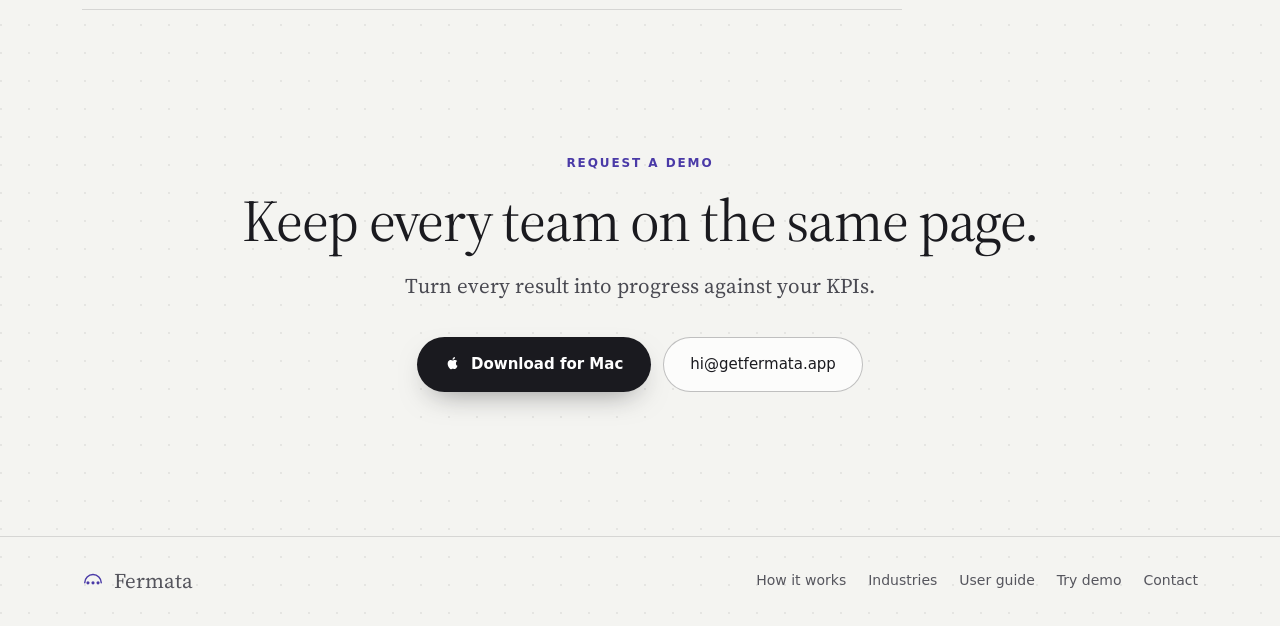
==== commit 1214197c: "The film on the landing page is film 5: one knowledge base, and Fermata speaks first The new film (1" ====
--- a/index.html
+++ b/index.html
@@ -1259,8 +1259,8 @@
         <h2 id="film-title">Fermata in two minutes.</h2>
       </div>
       <div class="player" id="how-it-works">
-        <video src="assets/fermata-film-4.mp4" poster="assets/fermata-film-4-poster.jpg" preload="none" playsinline
-               aria-label="Fermata in two minutes: a lab's context is scattered from the bench to the plant; Fermata gathers the evidence from every project, challenges each finding and ties every decision to its evidence."></video>
+        <video src="assets/fermata-film-5.mp4" poster="assets/fermata-film-5-poster.jpg" preload="none" playsinline
+               aria-label="Fermata in two minutes: one knowledge base built from a lab's records and instruments; Fermata spots a drop before anyone asks, finds its cause across every team, checks the finding and keeps each decision with its evidence."></video>
         <button class="play" type="button" aria-label="Play the film"><span><svg viewBox="0 0 24 24" aria-hidden="true"><path fill="currentColor" d="M7 4.5v15a1 1 0 0 0 1.52.85l12-7.5a1 1 0 0 0 0-1.7l-12-7.5A1 1 0 0 0 7 4.5z"/></svg></span></button>
       </div>
     </section>
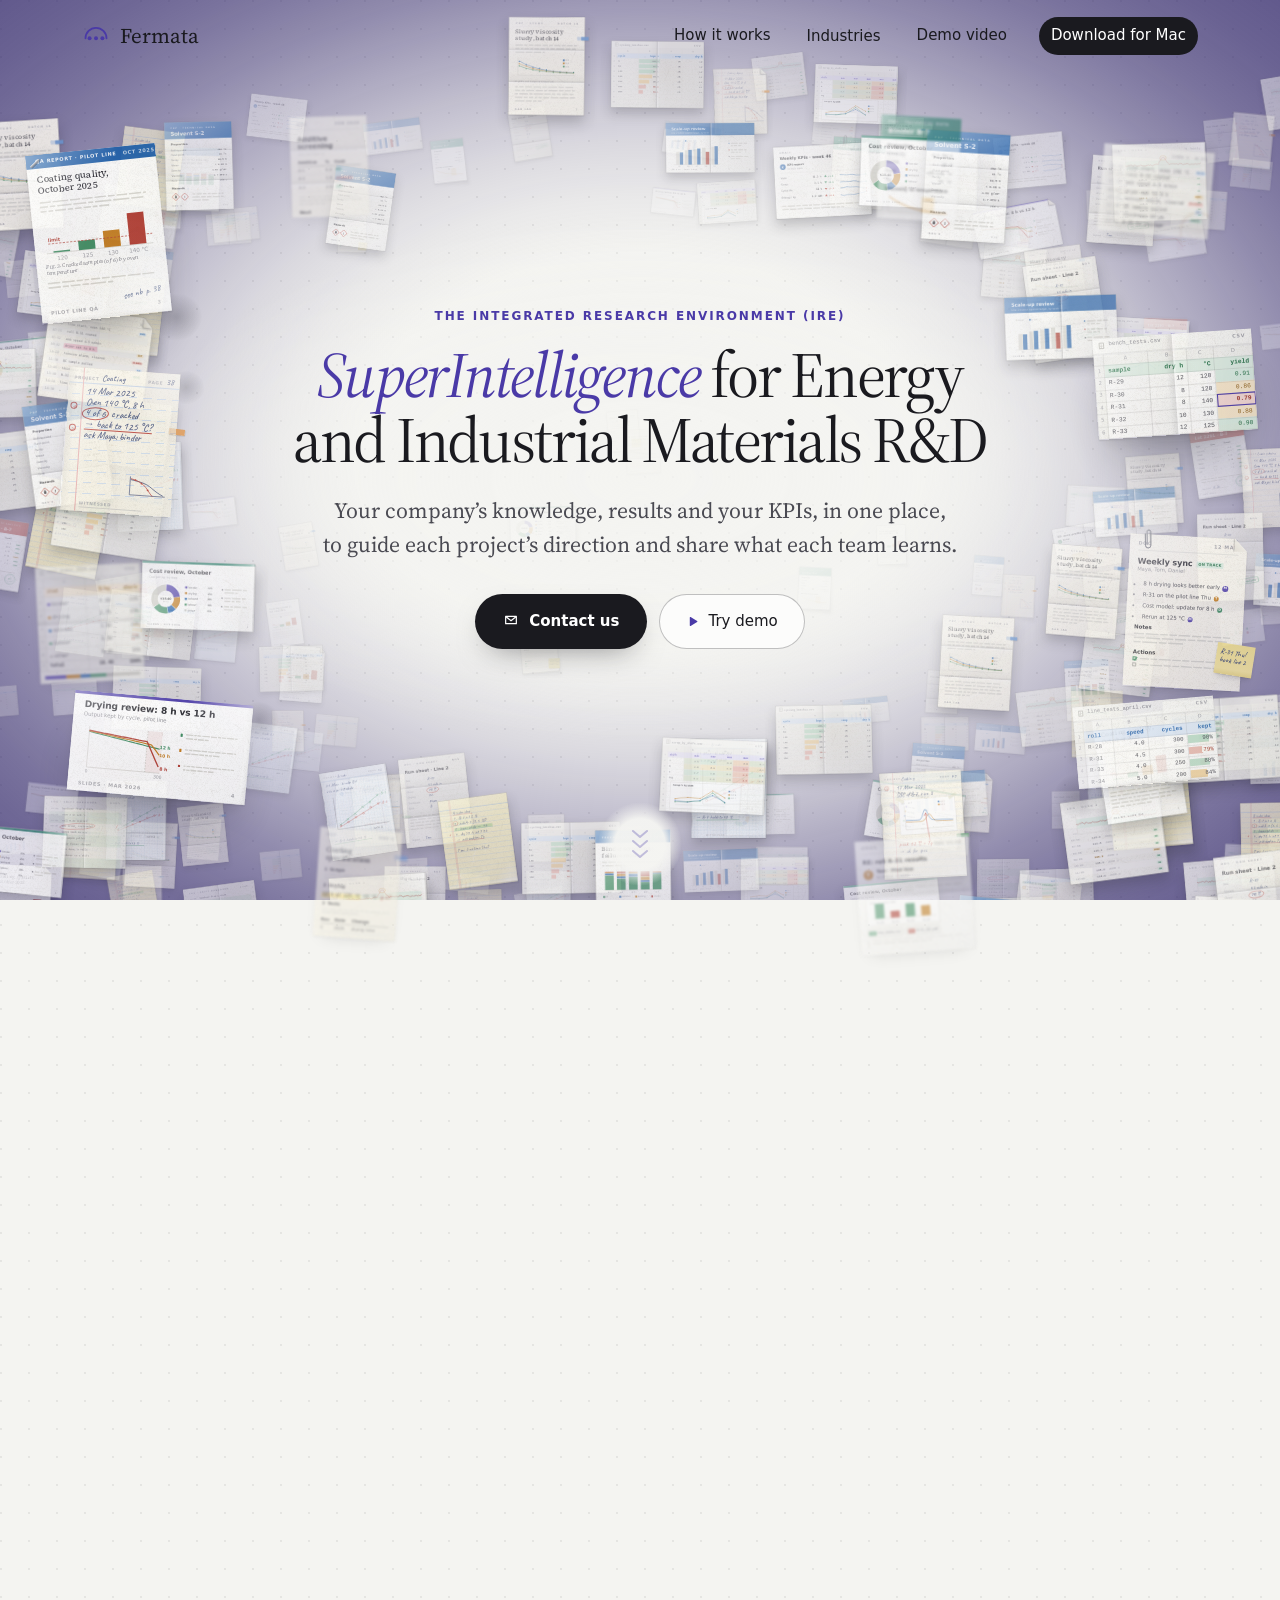
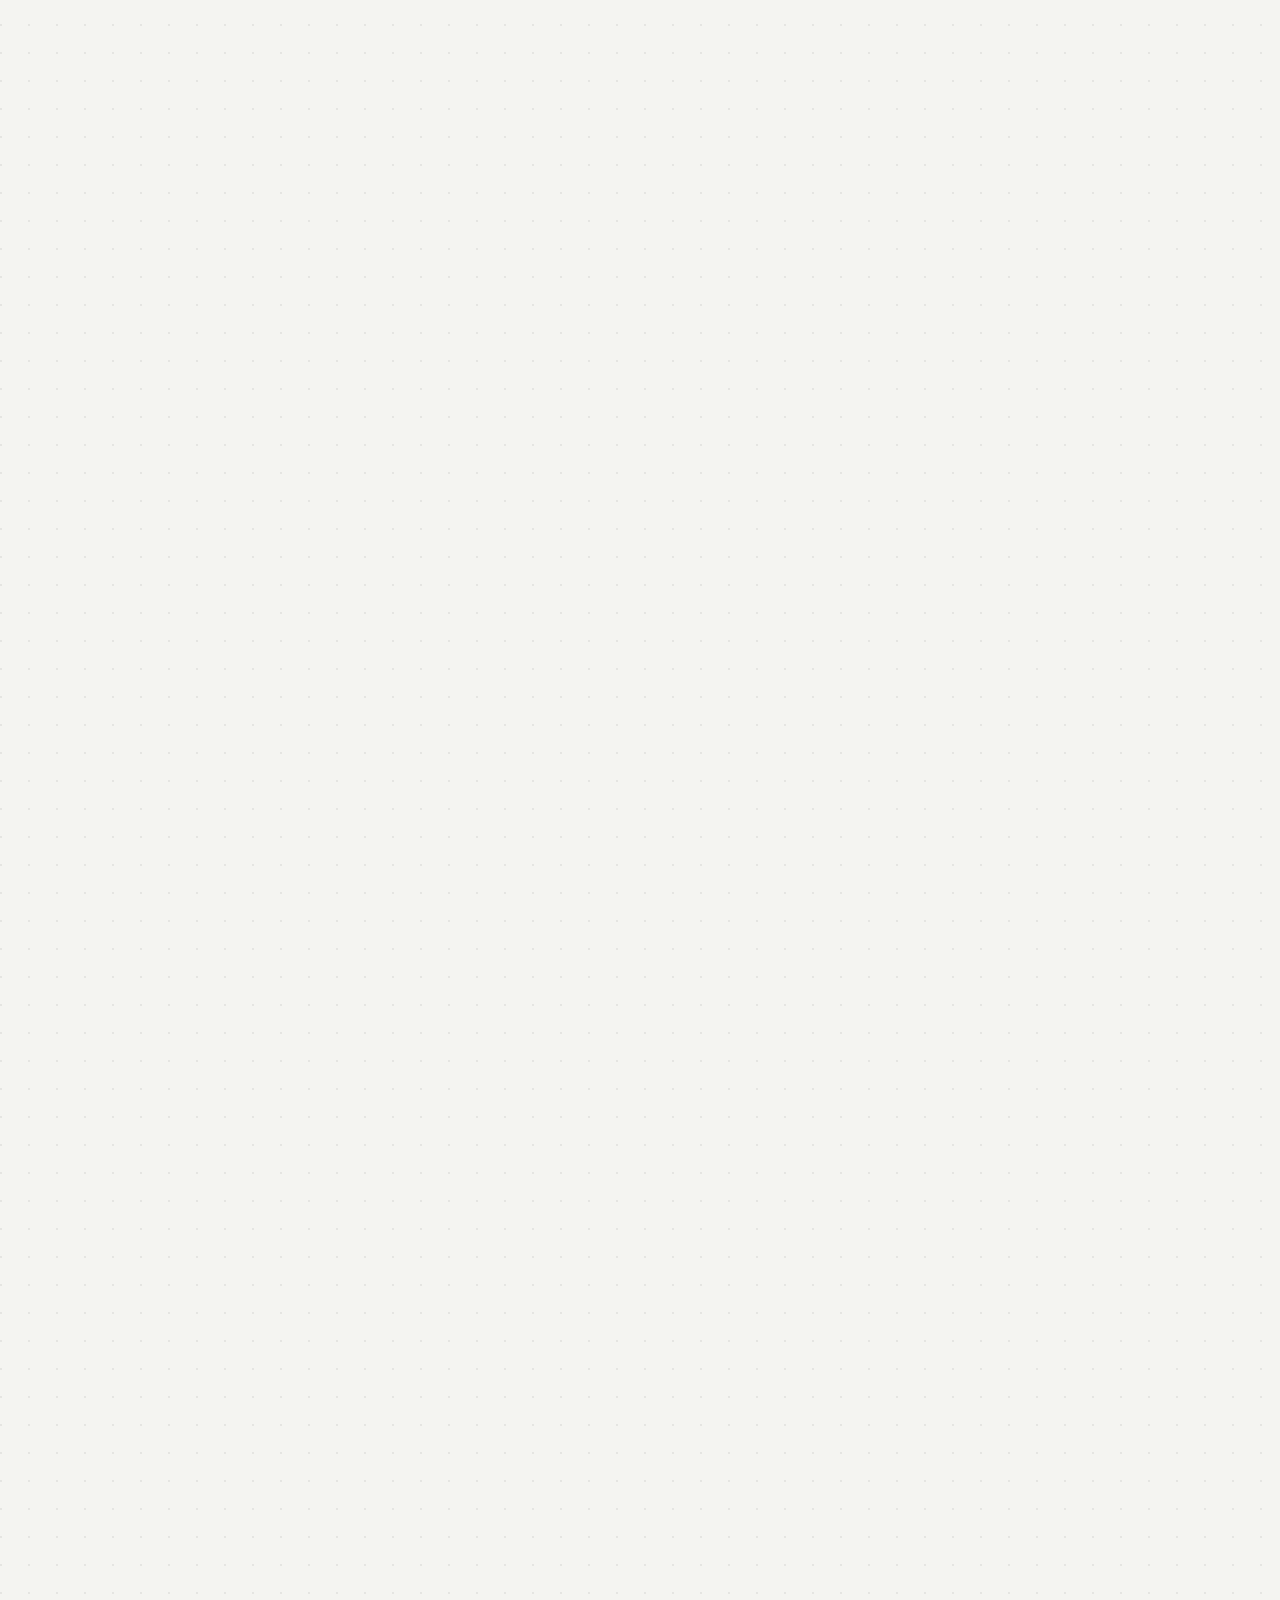
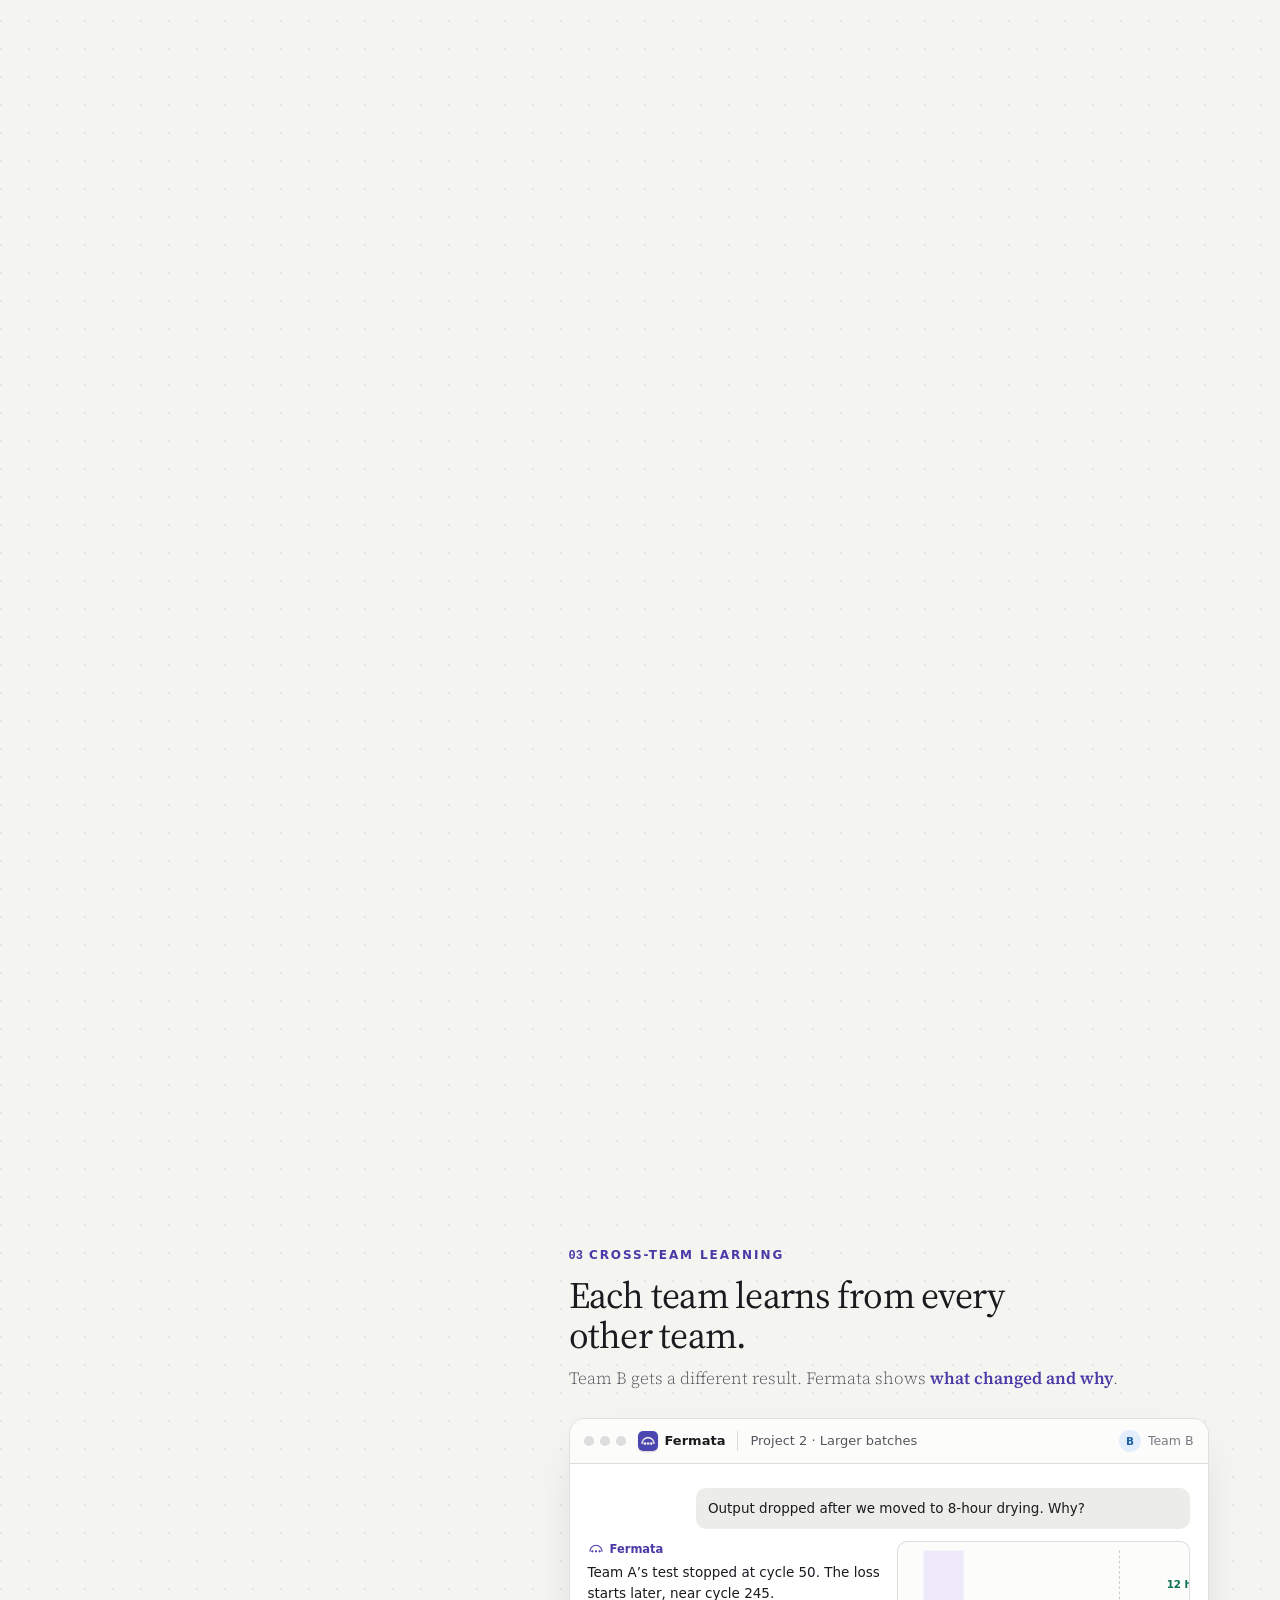
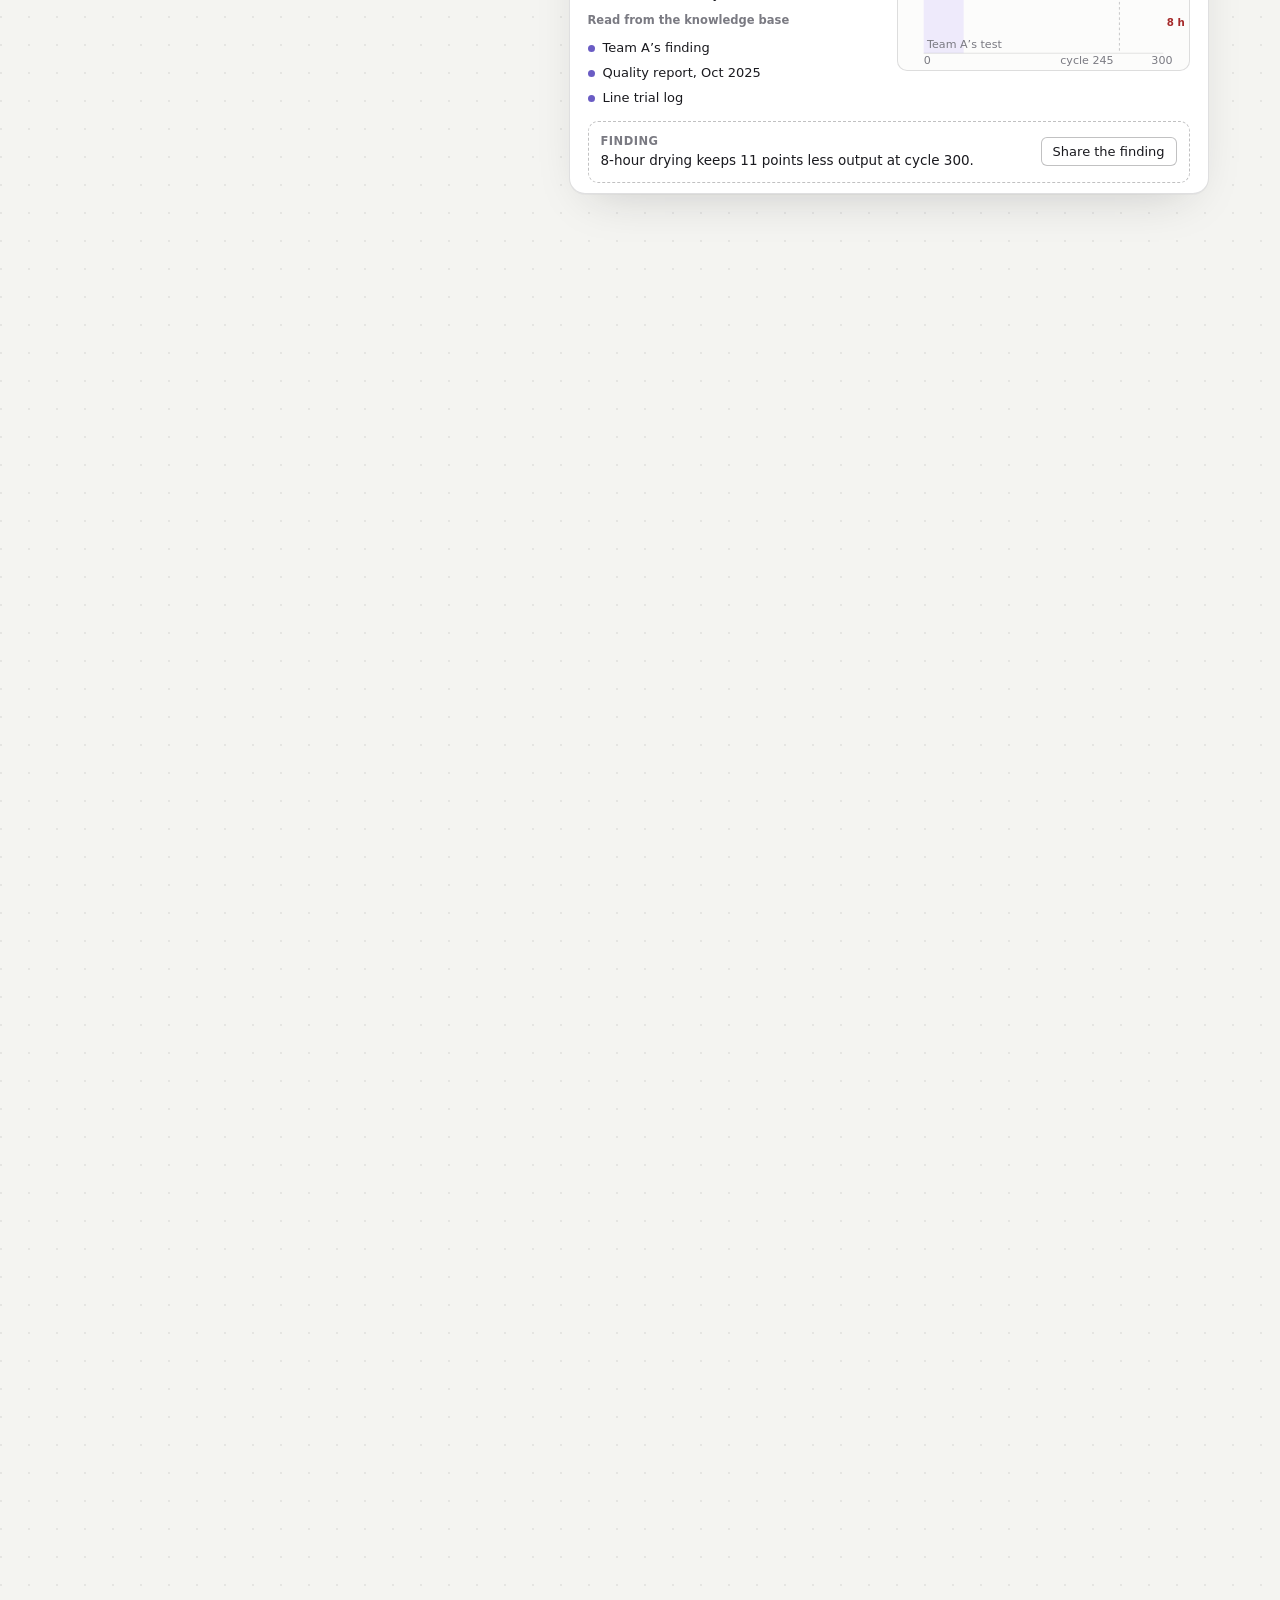
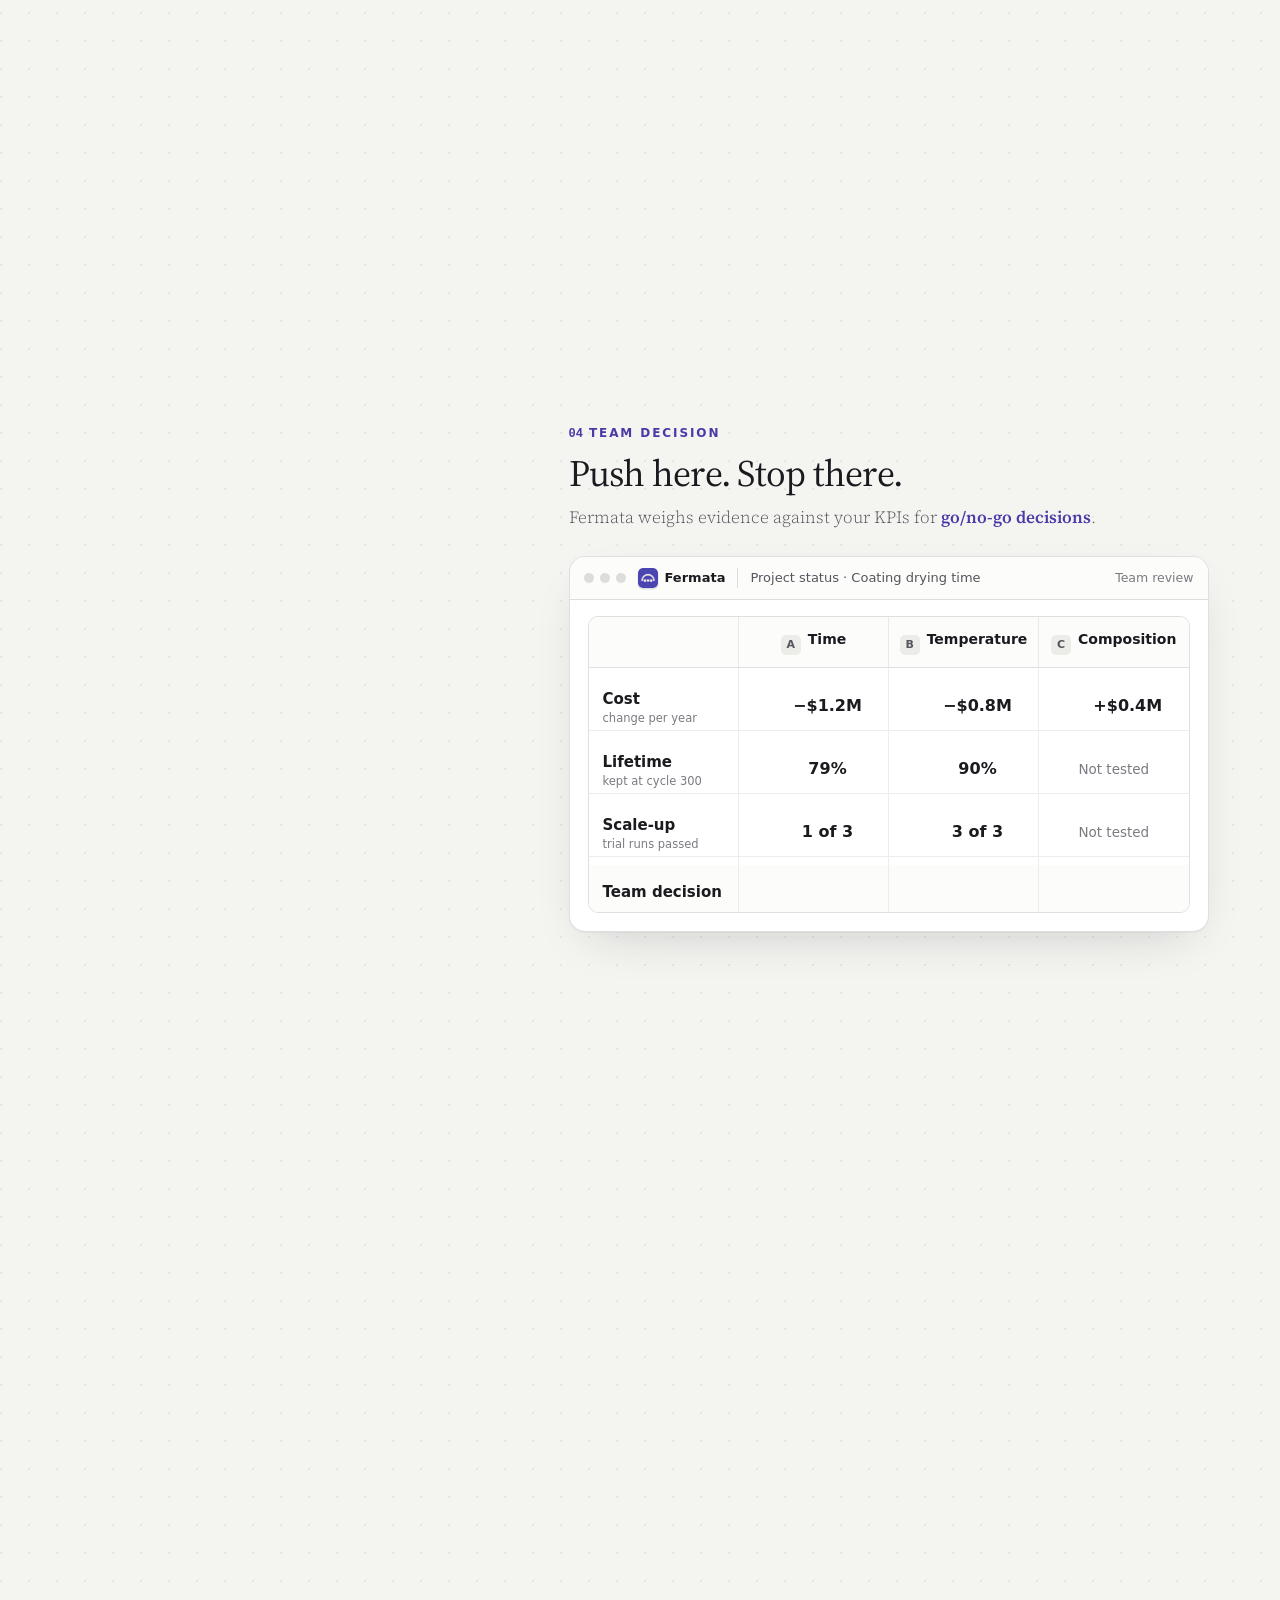
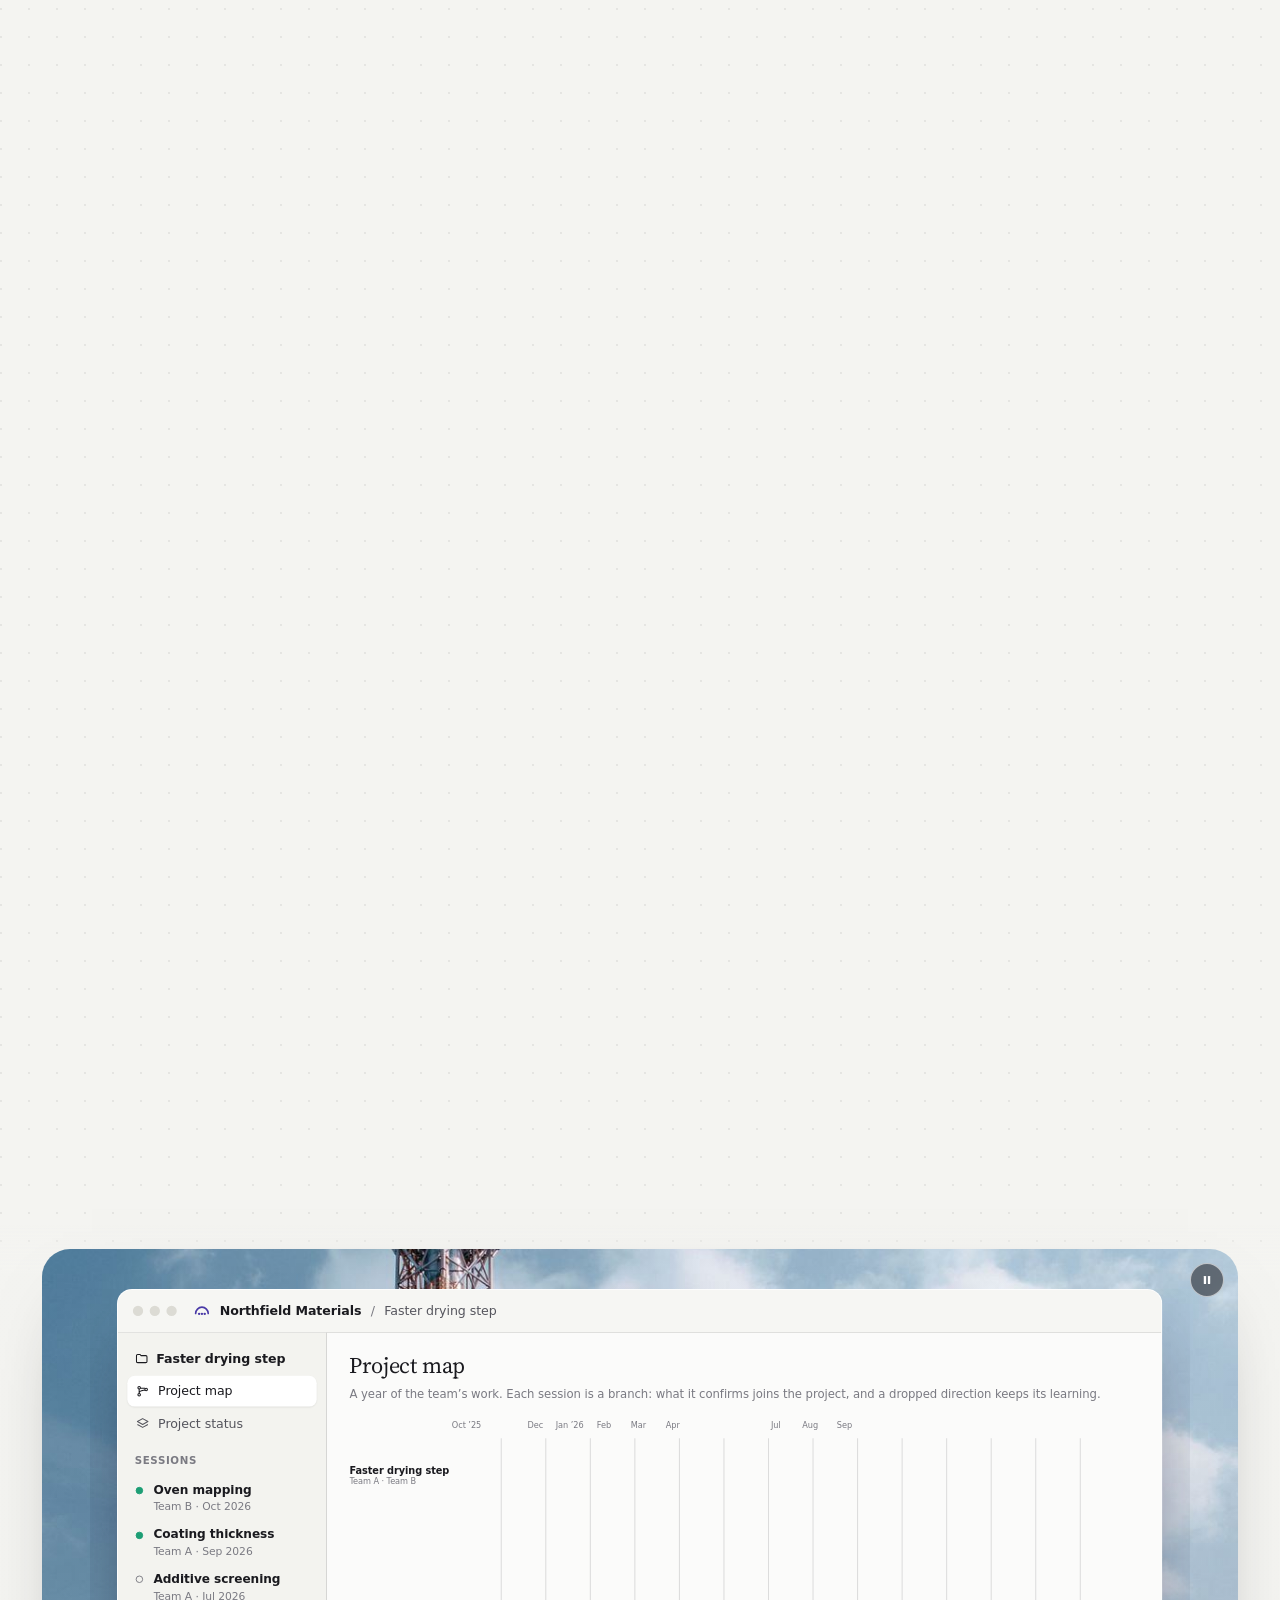
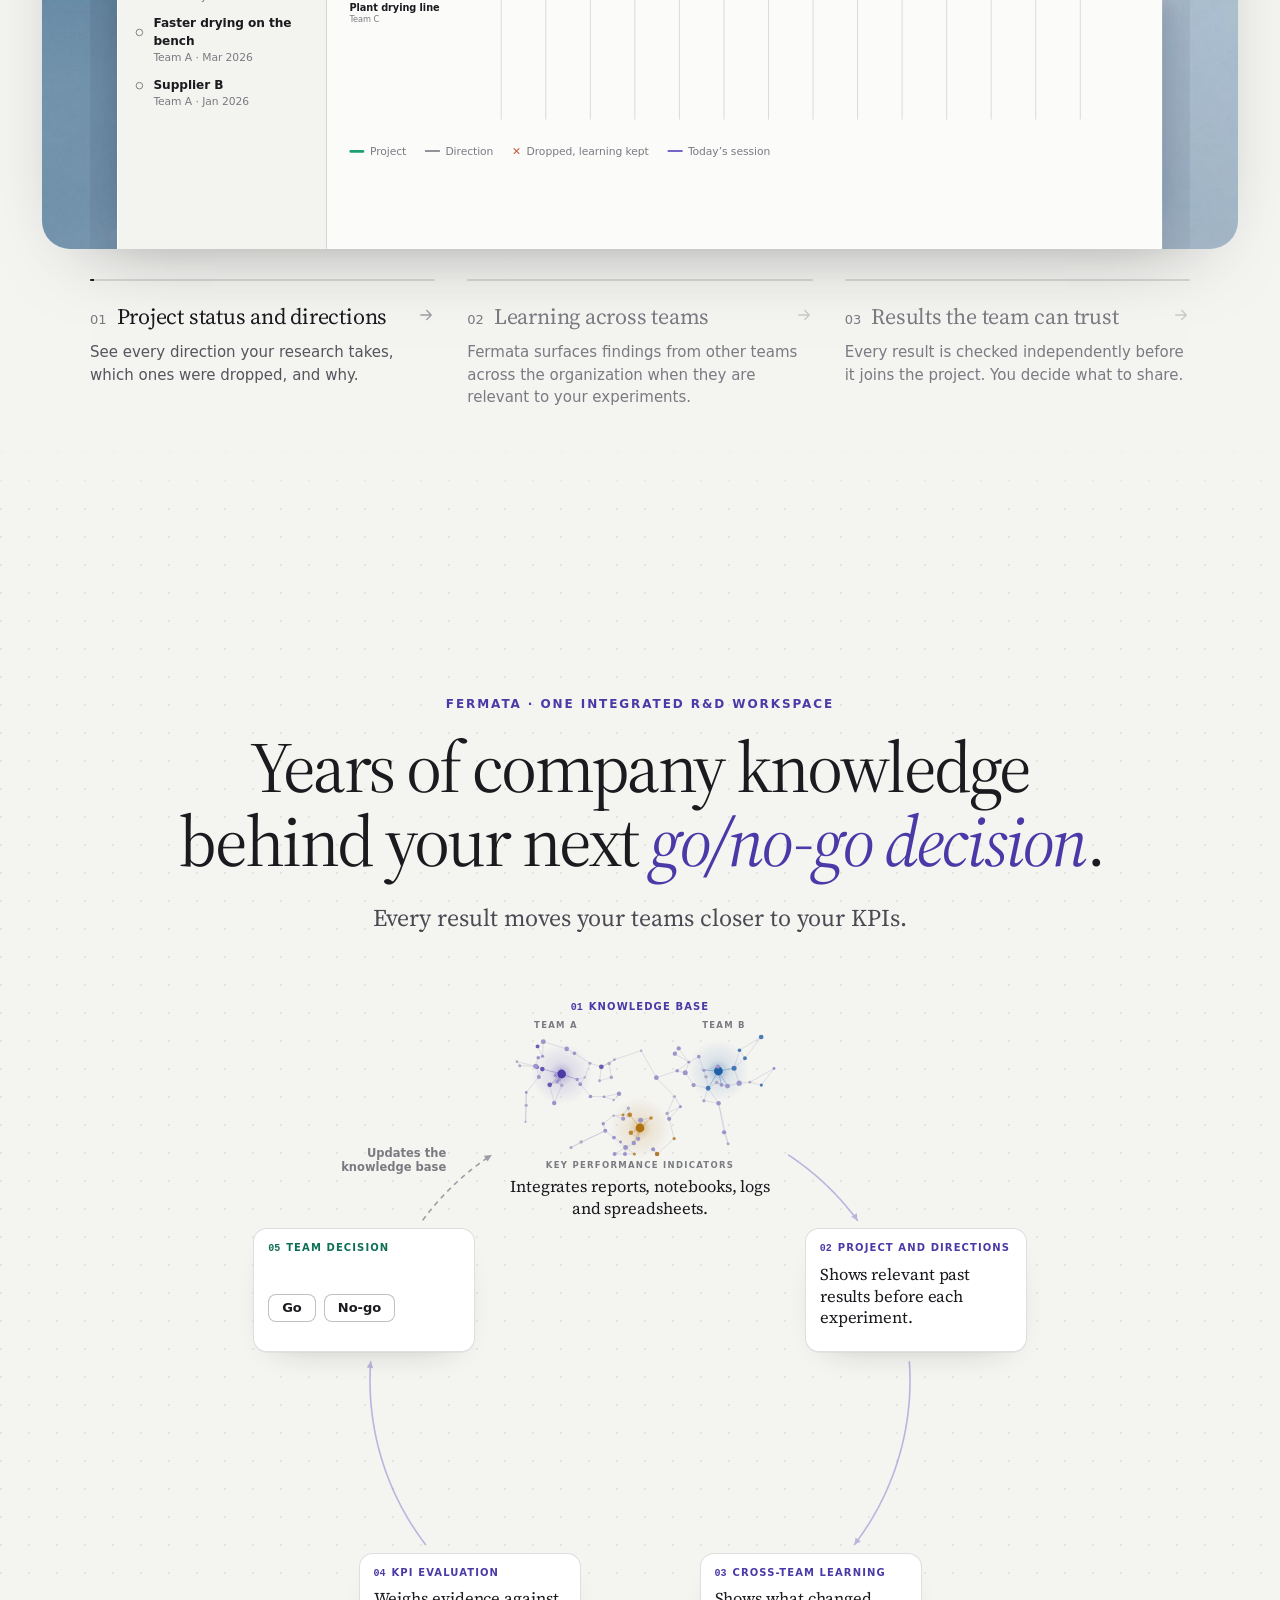
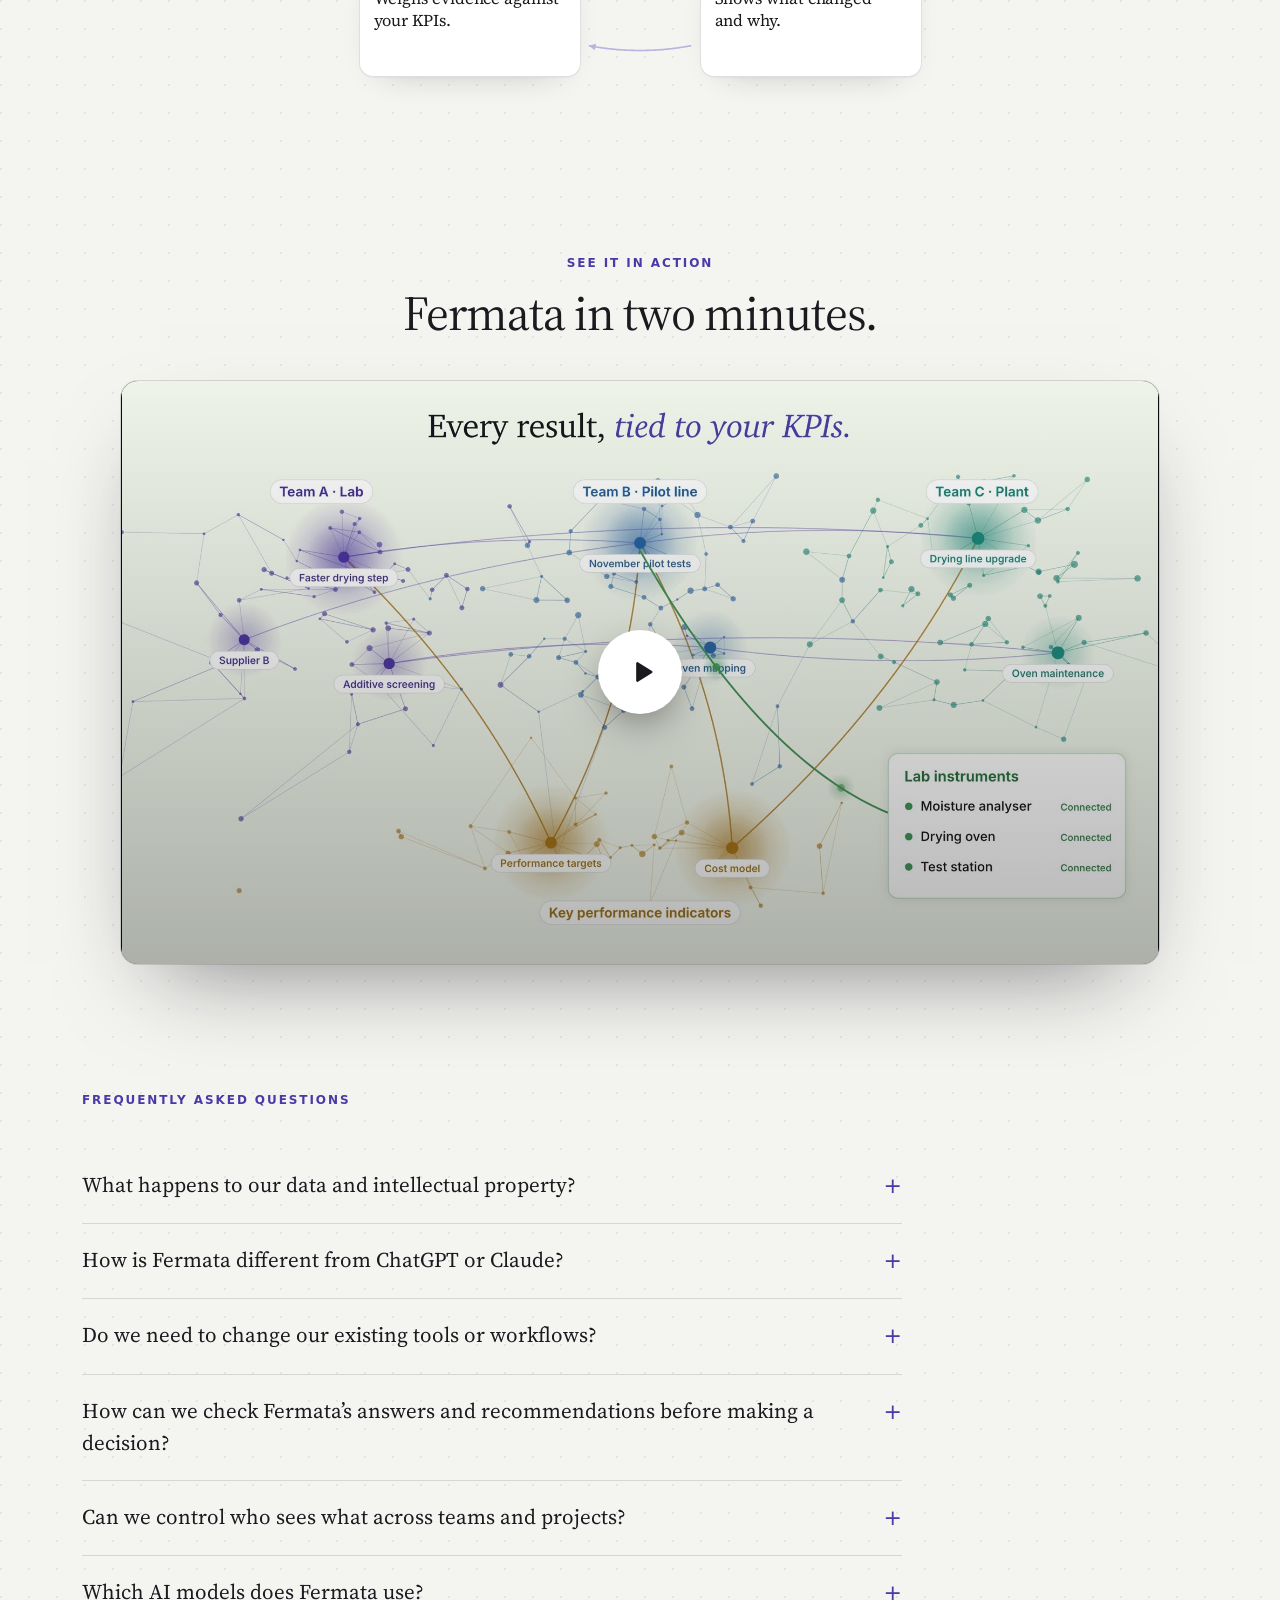
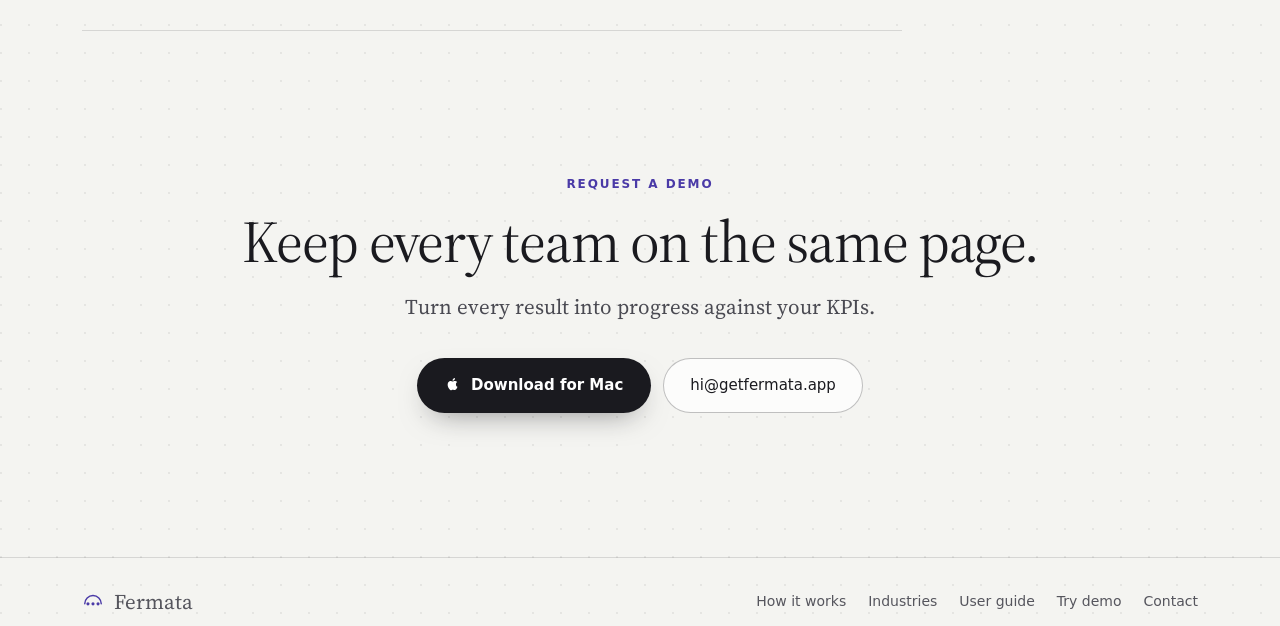
==== commit 42e15136: "How it works links to #how-it-works and the demo video to #demo-video "How it works" went to #story " ====
--- a/index.html
+++ b/index.html
@@ -908,7 +908,7 @@
     <div class="wrap">
       <a class="brand" href="/" aria-label="Fermata"><svg width="28" height="28" aria-hidden="true"><use href="#mark"/></svg>Fermata</a>
       <nav class="nav" aria-label="Main">
-        <a class="hide-xs" href="#story">How it works</a>
+        <a class="hide-xs" href="#how-it-works">How it works</a>
         <div class="has-menu hide-s">
           <a href="/industries/">Industries</a>
           <ul class="menu" aria-label="Industries">
@@ -919,7 +919,7 @@
             <li><a href="/industries/#coatings">Coatings, adhesives and polymers</a></li>
           </ul>
         </div>
-        <a class="hide-s watch" href="#how-it-works">Demo video</a>
+        <a class="hide-s watch" href="#demo-video">Demo video</a>
         <!-- hidden for now: <a class="hide-s" href="/guide/">User guide</a> -->
         <a class="header-cta download" href="https://github.com/fermata-ai/fermata-releases/releases/latest">Download for Mac</a>
       </nav>
@@ -952,11 +952,11 @@
           <a class="cta-ghost" href="https://web.getfermata.app"><svg viewBox="0 0 24 24" aria-hidden="true"><path fill="currentColor" d="M7 4.5v15a1 1 0 0 0 1.52.85l12-7.5a1 1 0 0 0 0-1.7l-12-7.5A1 1 0 0 0 7 4.5z"/></svg>Try demo</a>
         </div>
       </div>
-      <a class="more" href="#story" aria-label="Scroll down to see how it works"><span><svg viewBox="0 0 24 34" aria-hidden="true"><path d="M5 4l7 6 7-6"/><path d="M5 14l7 6 7-6"/><path d="M5 24l7 6 7-6"/></svg></span></a>
+      <a class="more" href="#how-it-works" aria-label="Scroll down to see how it works"><span><svg viewBox="0 0 24 34" aria-hidden="true"><path d="M5 4l7 6 7-6"/><path d="M5 14l7 6 7-6"/><path d="M5 24l7 6 7-6"/></svg></span></a>
     </section>
 
     <!-- 2. The story: the knowledge base on the left stays put; a project, a second team and the team's decision pass on the right -->
-    <section class="story" id="story" aria-label="How Fermata works">
+    <section class="story" id="how-it-works" aria-label="How Fermata works">
       <aside class="rail" data-step="memory" aria-label="Company knowledge base">
         <div class="memory">
           <p class="kb">Company knowledge base</p>
@@ -1253,12 +1253,12 @@
     </section>
 
     <!-- 4. The film -->
-    <section class="block wrap film-block" id="film" aria-labelledby="film-title">
+    <section class="block wrap film-block" aria-labelledby="film-title">
       <div class="block-head">
         <p class="eyebrow">See it in action</p>
         <h2 id="film-title">Fermata in two minutes.</h2>
       </div>
-      <div class="player" id="how-it-works">
+      <div class="player" id="demo-video">
         <video src="assets/fermata-film-5.mp4" poster="assets/fermata-film-5-poster.jpg" preload="none" playsinline
                aria-label="Fermata in two minutes: one knowledge base built from a lab's records and instruments; Fermata spots a drop before anyone asks, finds its cause across every team, checks the finding and keeps each decision with its evidence."></video>
         <button class="play" type="button" aria-label="Play the film"><span><svg viewBox="0 0 24 24" aria-hidden="true"><path fill="currentColor" d="M7 4.5v15a1 1 0 0 0 1.52.85l12-7.5a1 1 0 0 0 0-1.7l-12-7.5A1 1 0 0 0 7 4.5z"/></svg></span></button>
@@ -1314,7 +1314,7 @@
     <div class="wrap">
       <a class="brand" href="/" aria-label="Fermata"><svg width="22" height="22" aria-hidden="true"><use href="#mark"/></svg>Fermata</a>
       <nav aria-label="Footer">
-        <a href="#story">How it works</a>
+        <a href="#how-it-works">How it works</a>
         <a href="/industries/">Industries</a>
         <a href="/guide/">User guide</a>
         <a href="https://web.getfermata.app">Try demo</a>
@@ -1357,11 +1357,11 @@
   <script>
     const still = matchMedia("(prefers-reduced-motion: reduce)").matches;
 
-    // ---- The arrows under the first screen scroll to the story without changing the address: with #story in it, a
+    // ---- The arrows under the first screen scroll to the story without changing the address: with #how-it-works in it, a
     // refresh opened the page in the middle of the story instead of at the top.
     document.querySelector(".more").addEventListener("click", (ev) => {
       ev.preventDefault();
-      document.getElementById("story").scrollIntoView({ behavior: still ? "auto" : "smooth", block: "start" });
+      document.getElementById("how-it-works").scrollIntoView({ behavior: still ? "auto" : "smooth", block: "start" });
     });
 
     // ---- Download: release assets carry the version in their name, so ask GitHub for the newest DMG.
@@ -1406,6 +1406,7 @@
       document.querySelector(".watch").addEventListener("click", (e) => {
         e.preventDefault();
         from = "header";
+        history.pushState(null, "", "#demo-video");
         player.scrollIntoView({ behavior: still ? "auto" : "smooth", block: "center" });
         start();
       });
@@ -1415,8 +1416,8 @@
         window.posthog?.capture("film_played", { from });
       });
       video.addEventListener("ended", () => window.posthog?.capture("film_finished"));
-      // A shared link to the film (#how-it-works, or the older #film) opens the page on it, centred.
-      if (location.hash === "#how-it-works" || location.hash === "#film") {
+      // A shared link to the film (#demo-video) opens the page on it, centred.
+      if (location.hash === "#demo-video") {
         from = "link";
         const centre = () => player.scrollIntoView({ behavior: "auto", block: "center" });
         requestAnimationFrame(centre);
